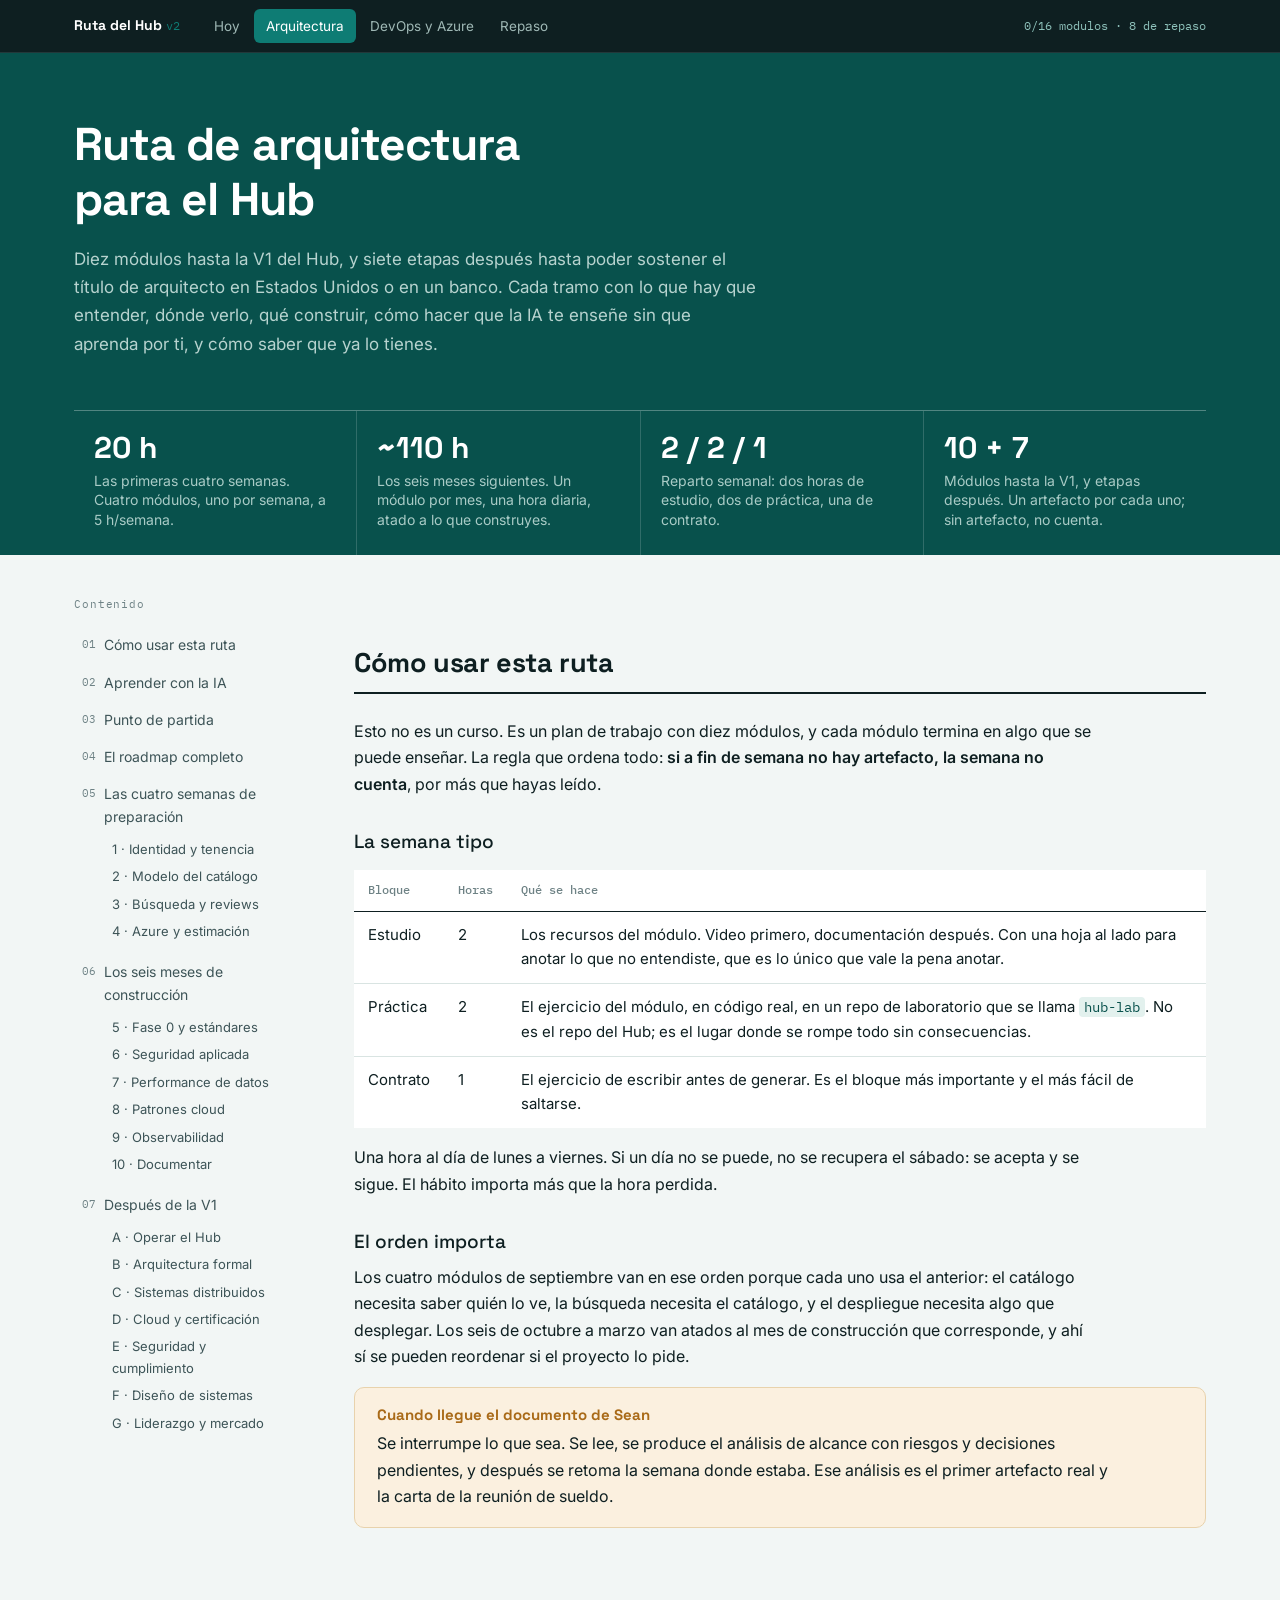
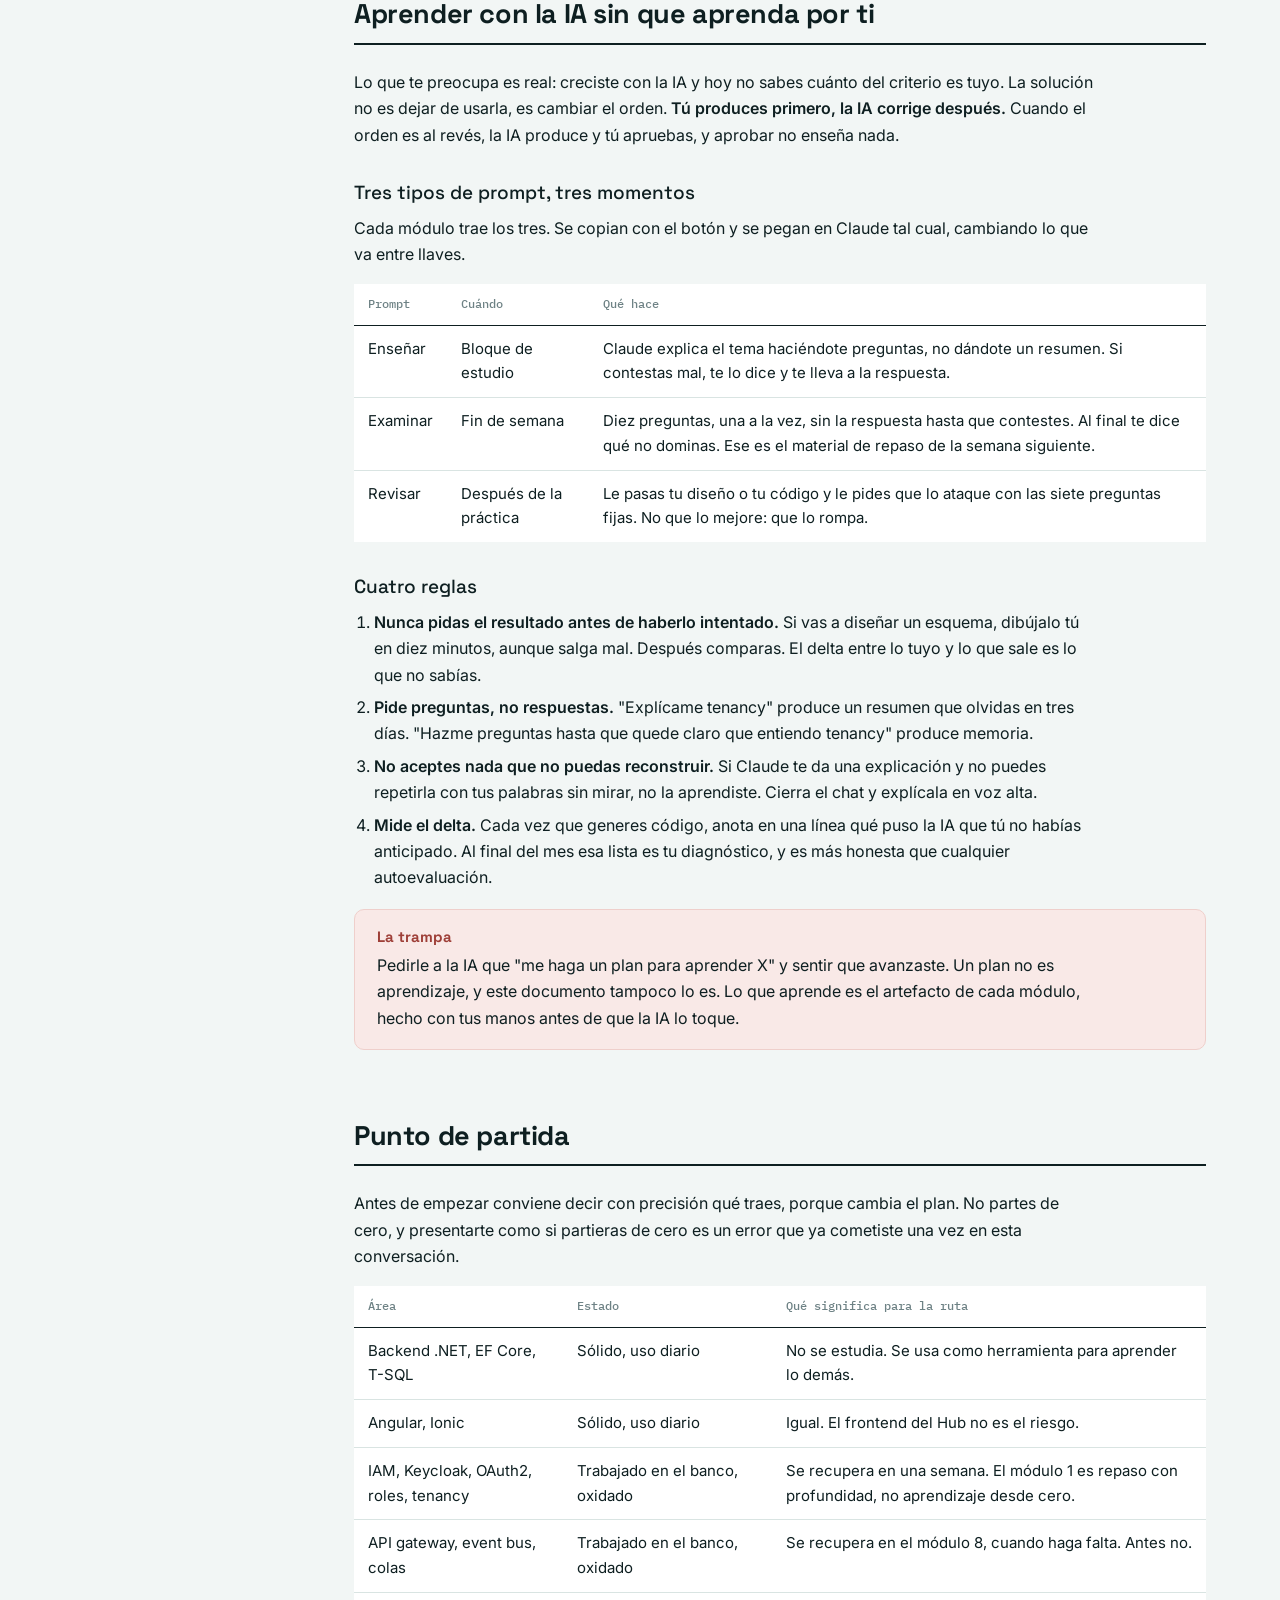
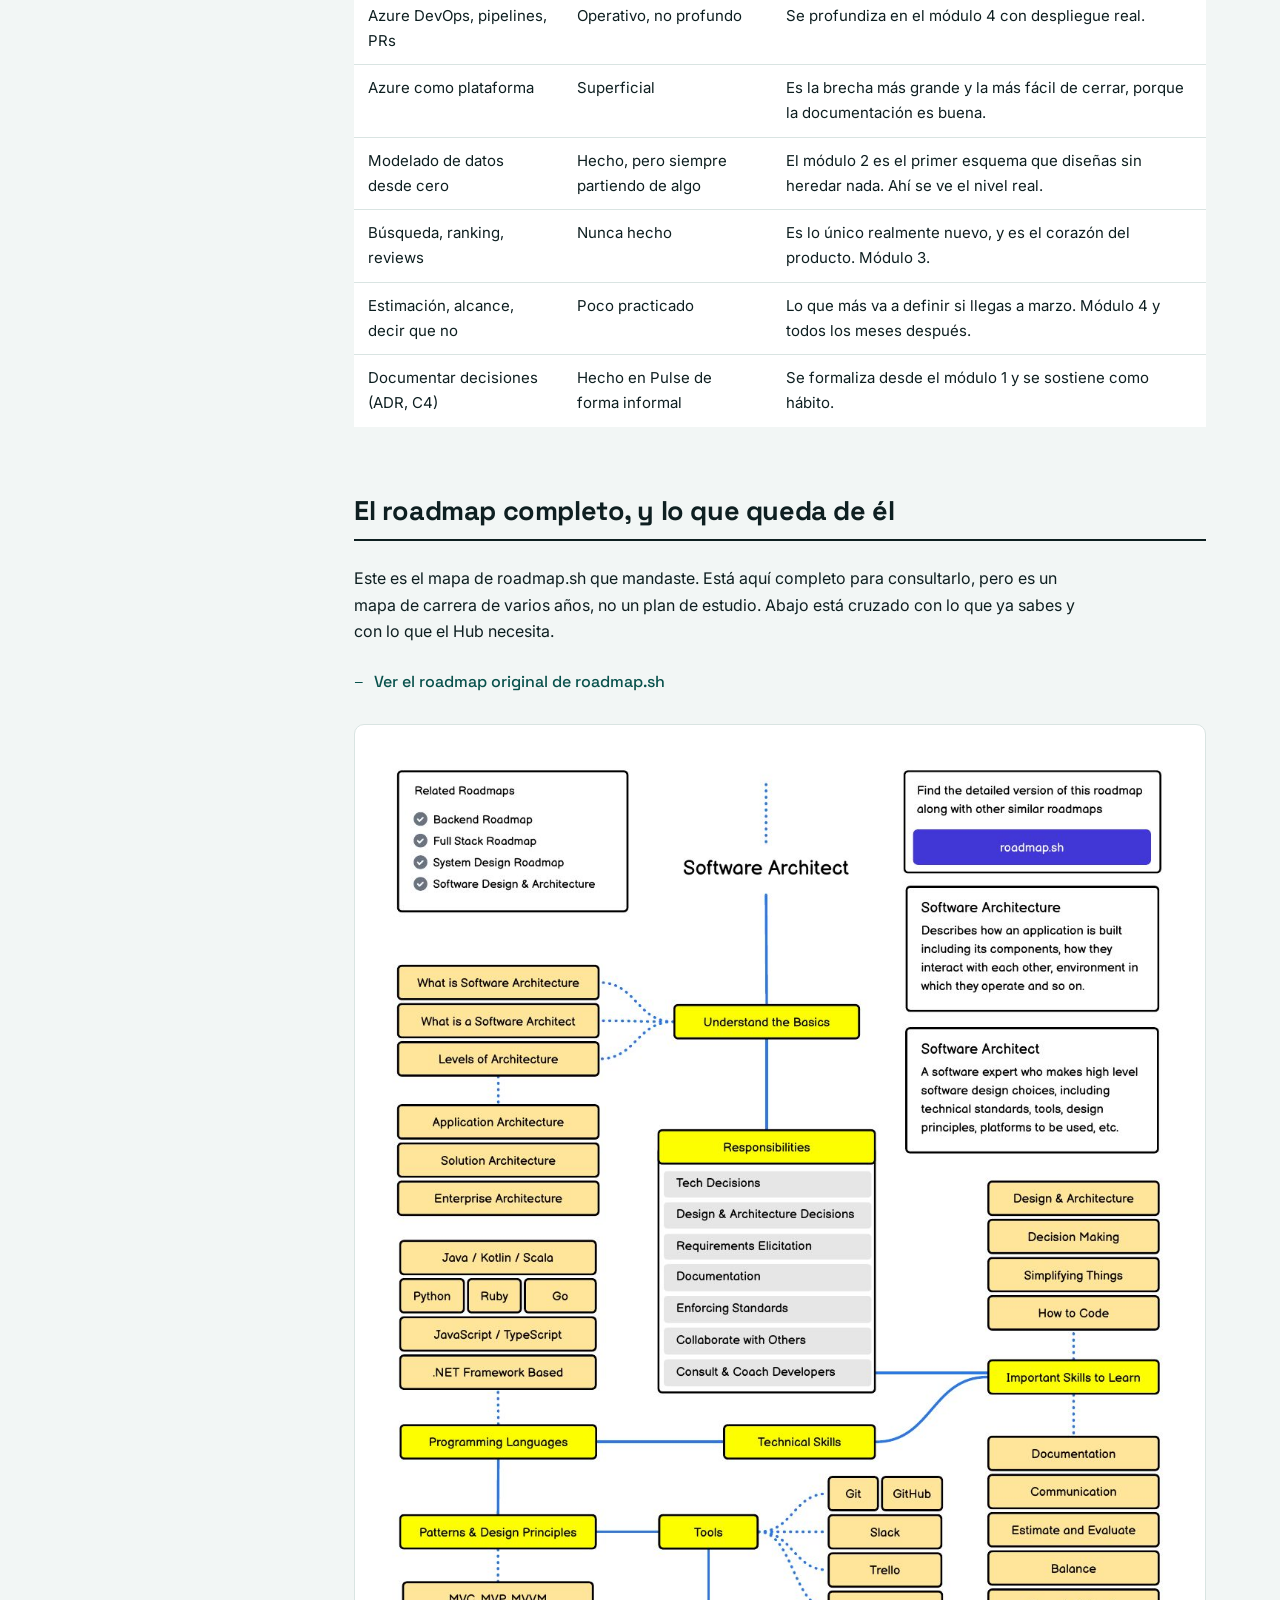
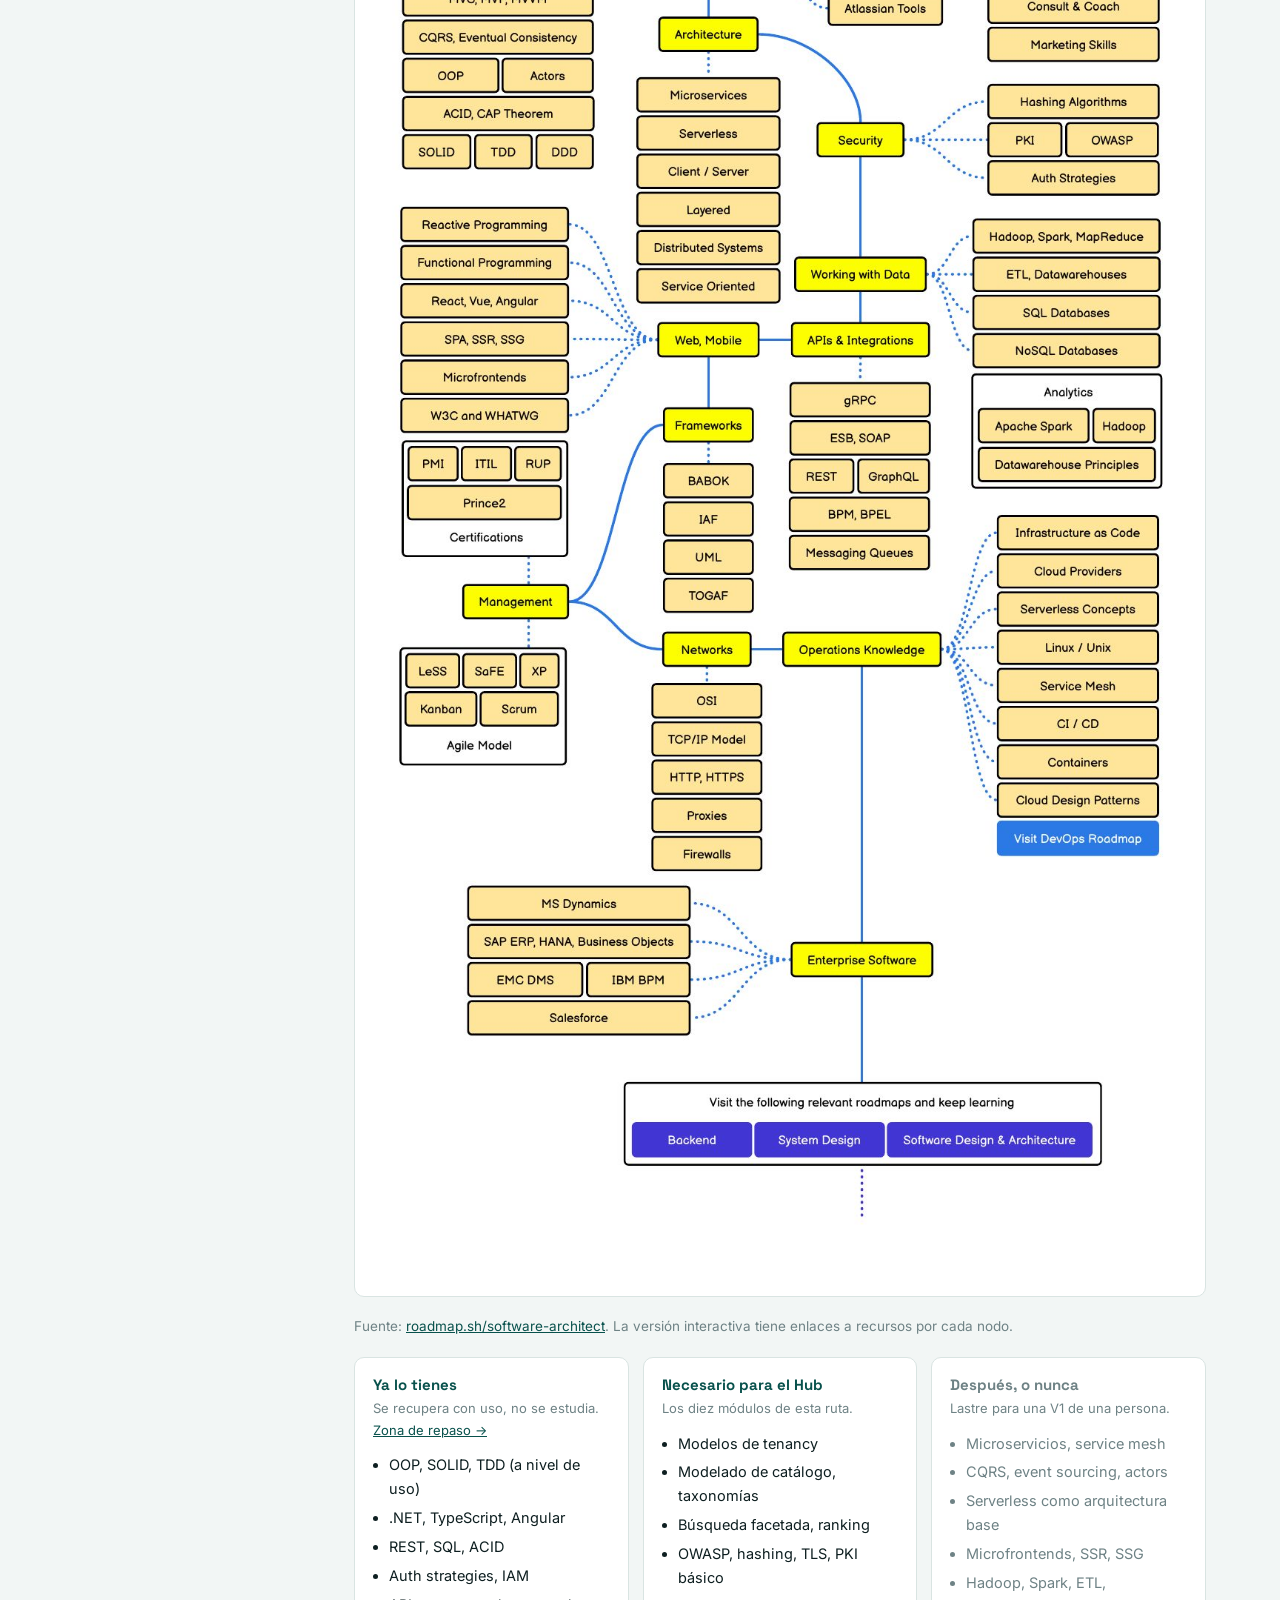
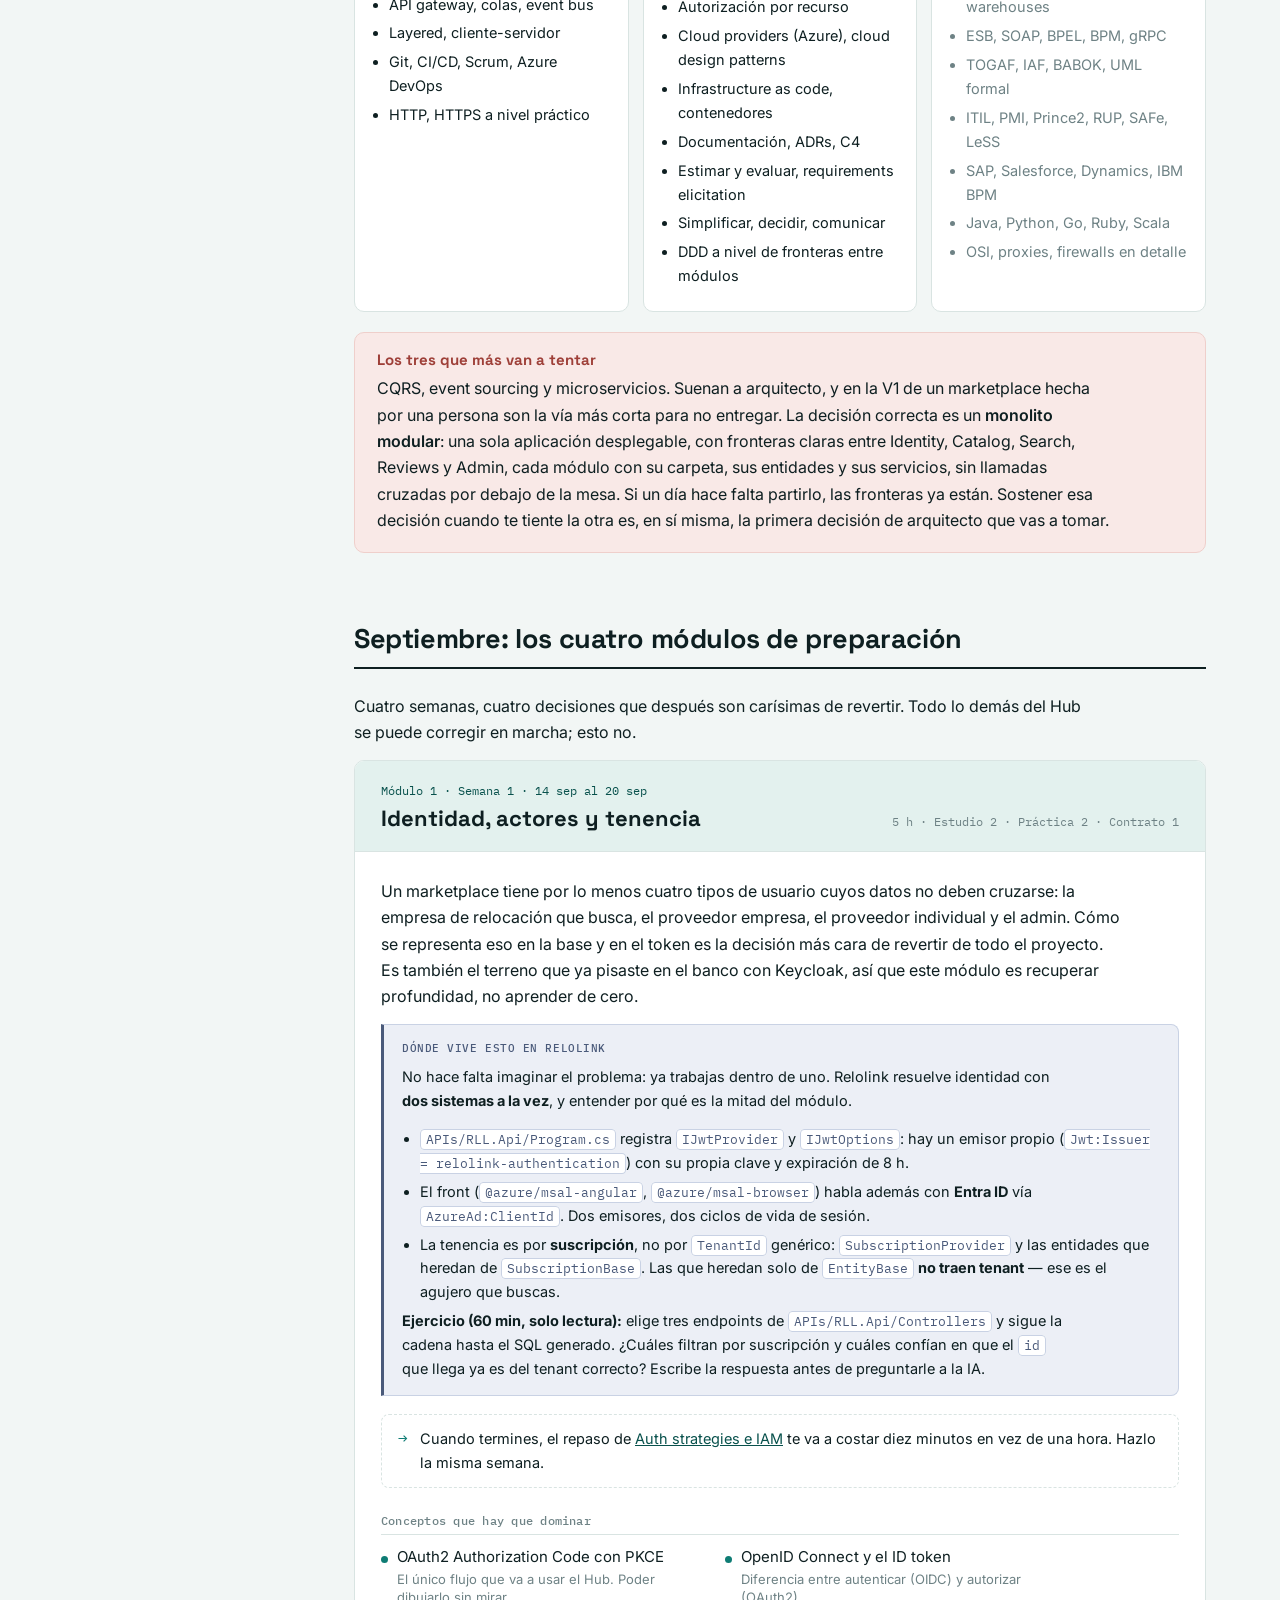
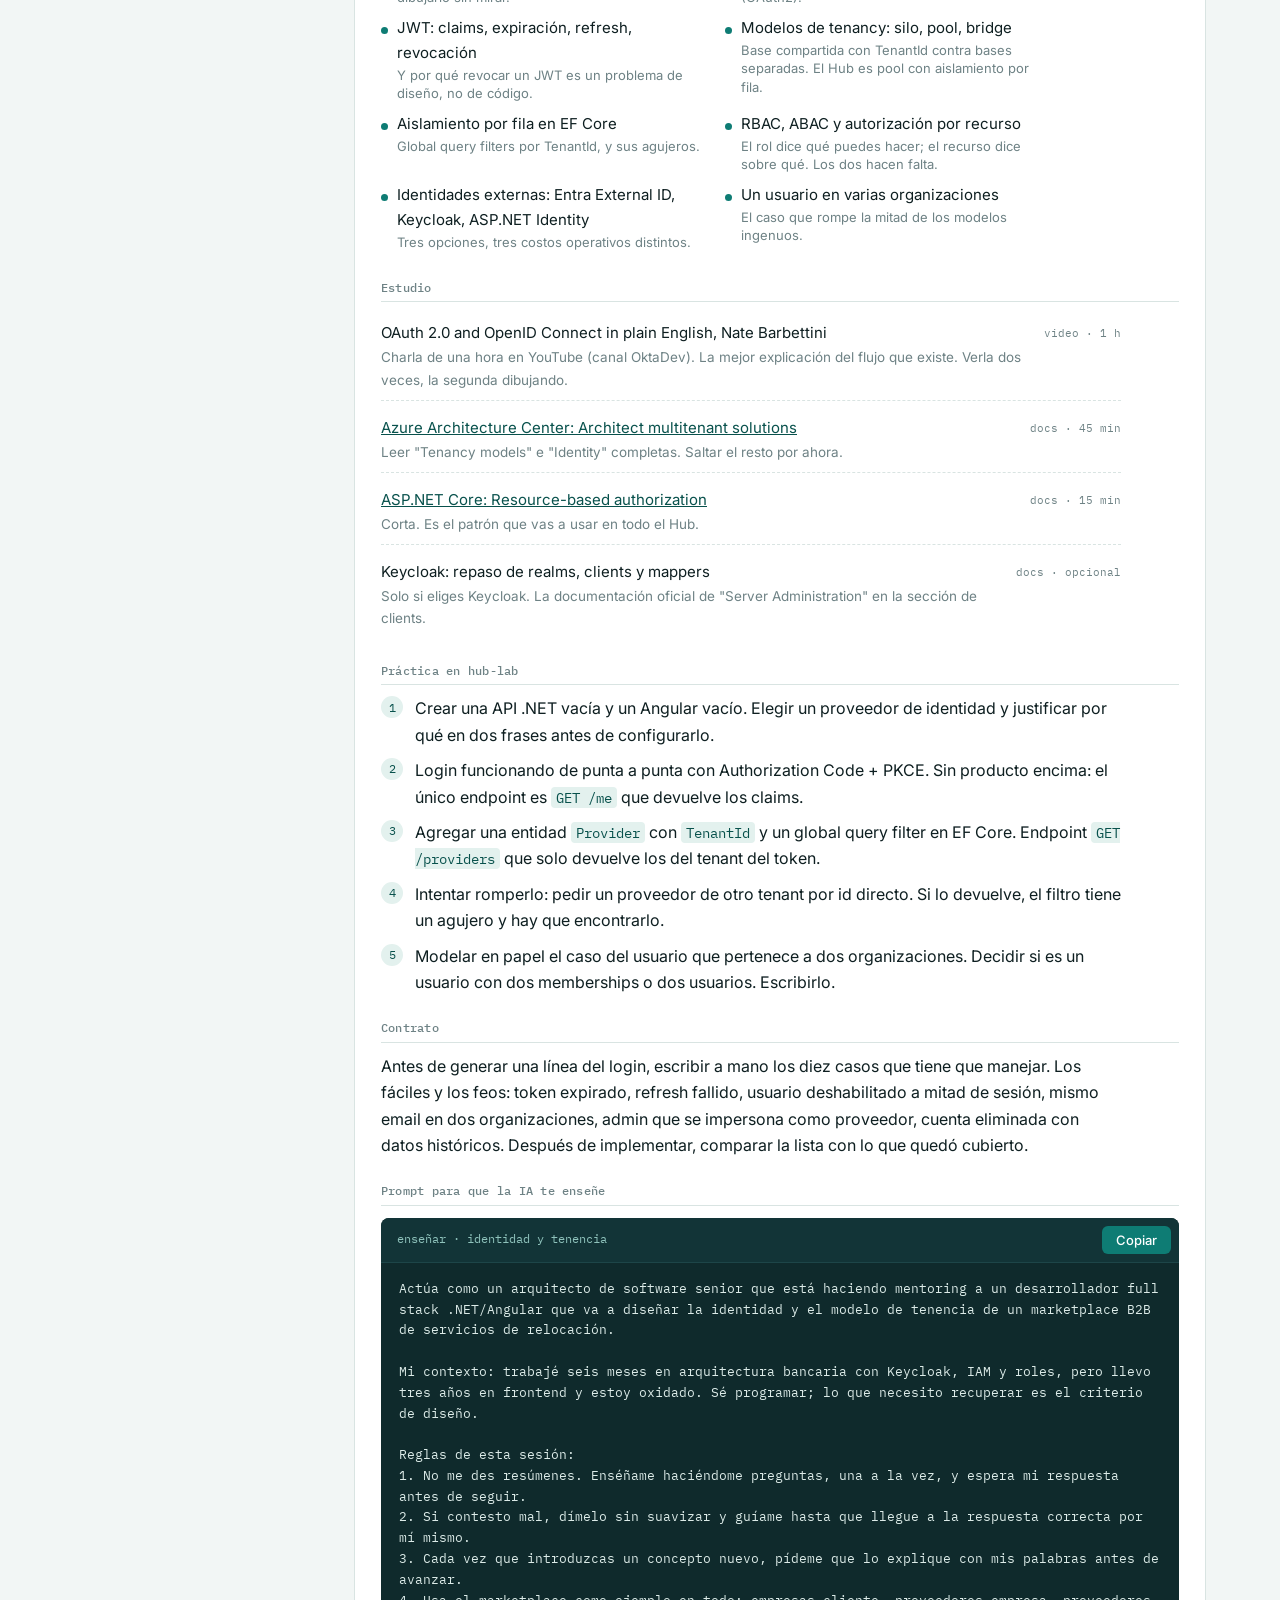
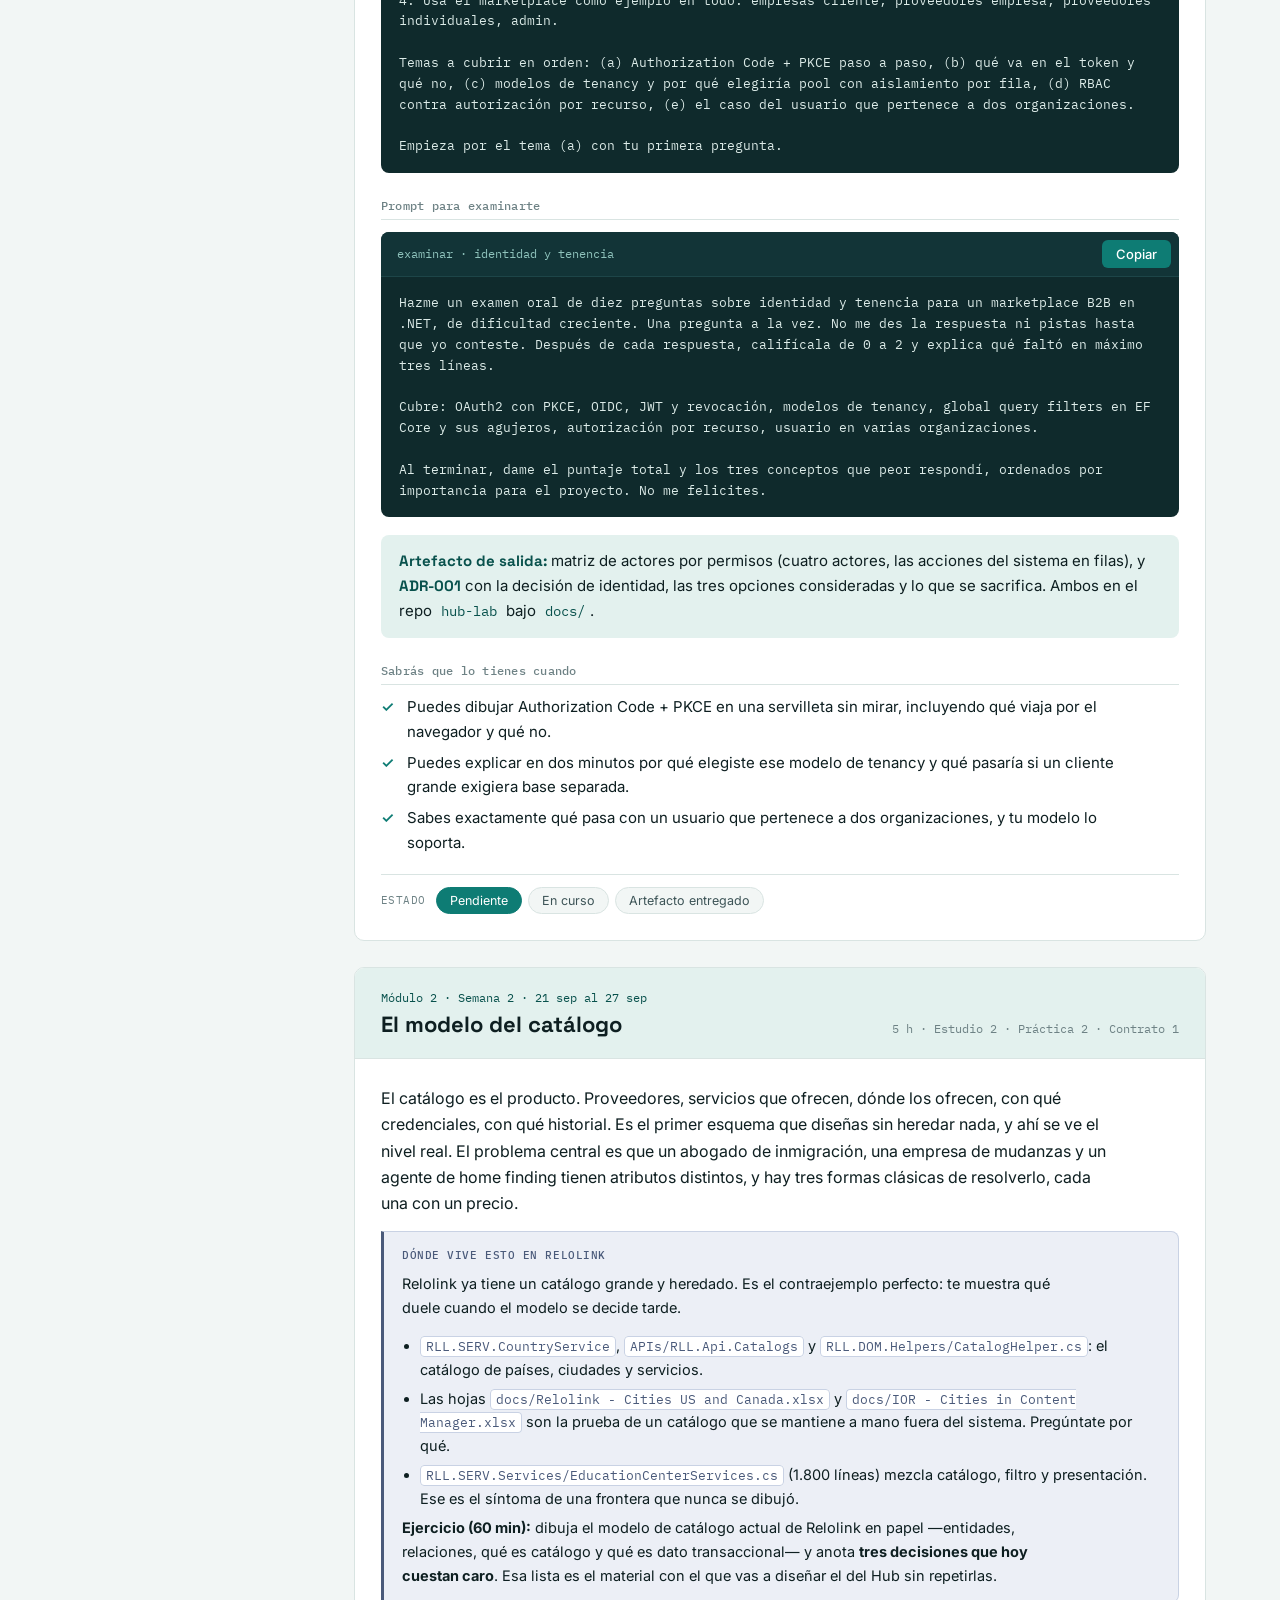
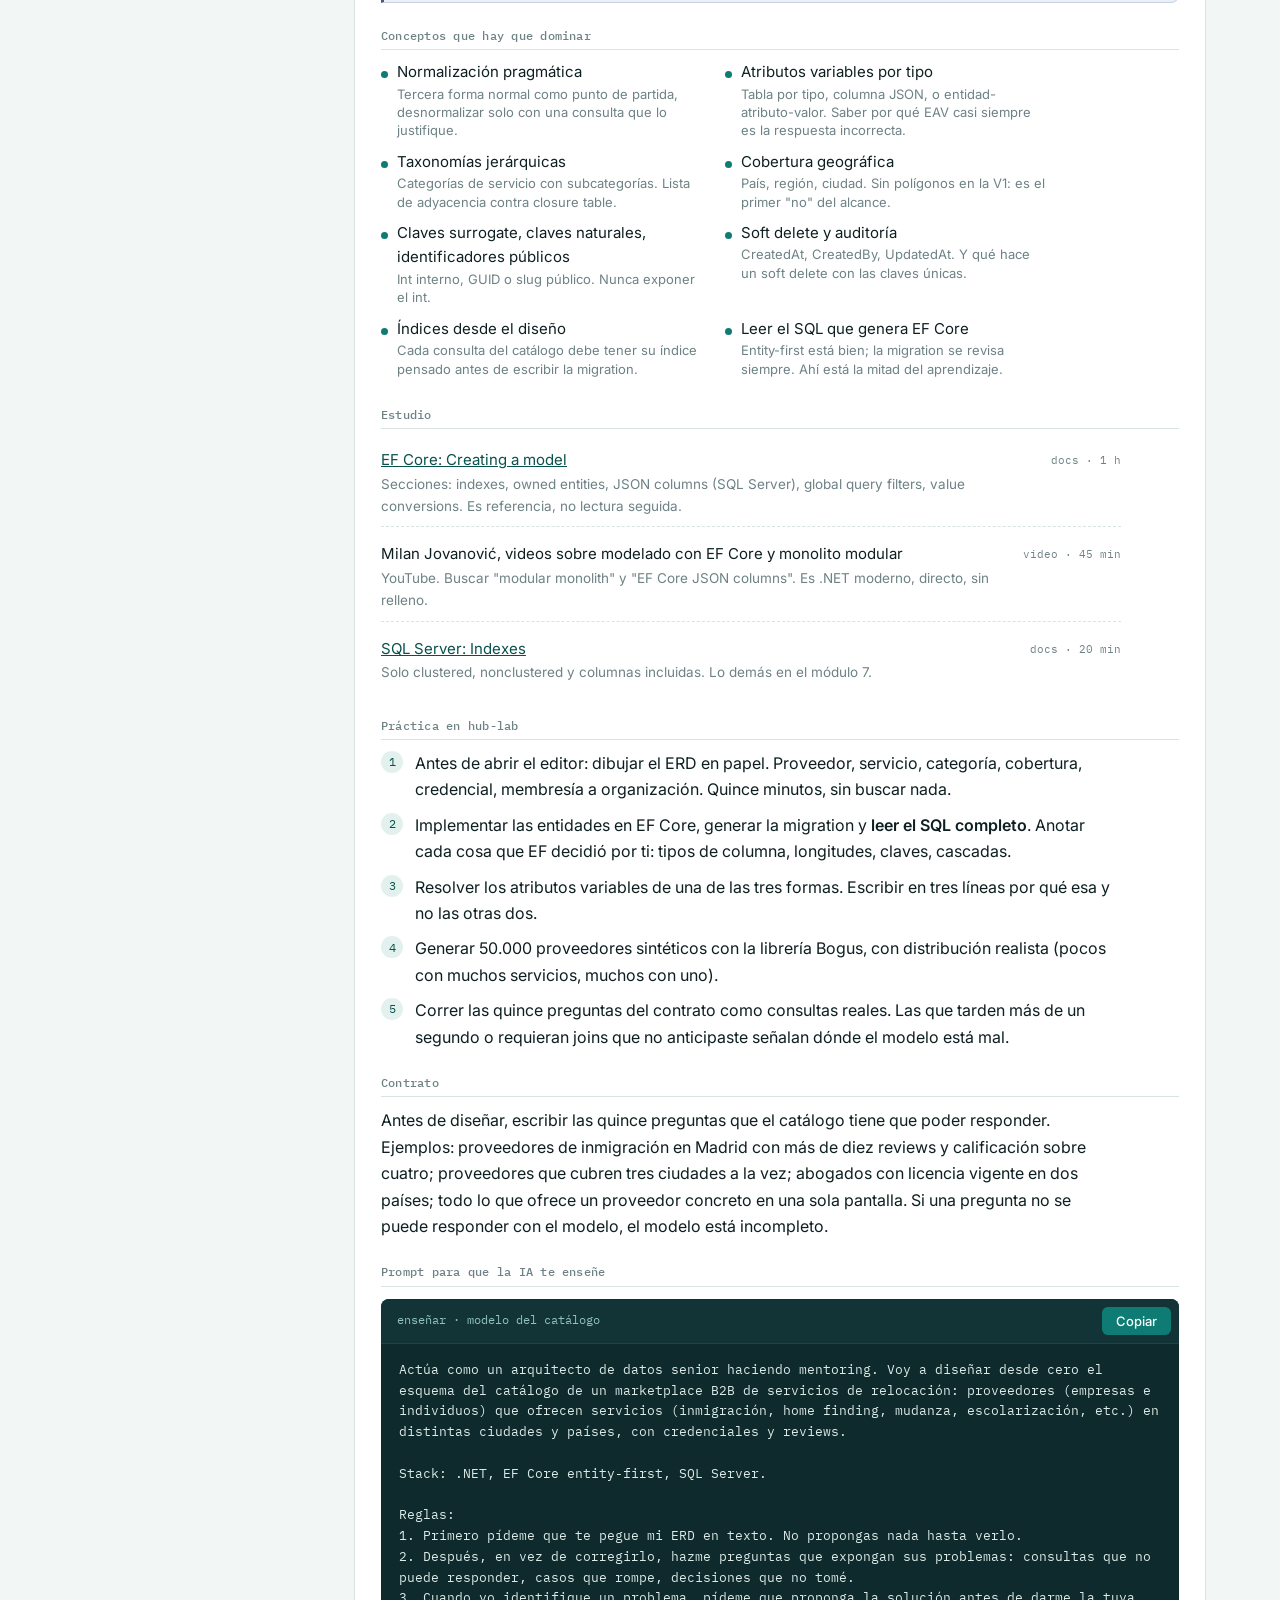
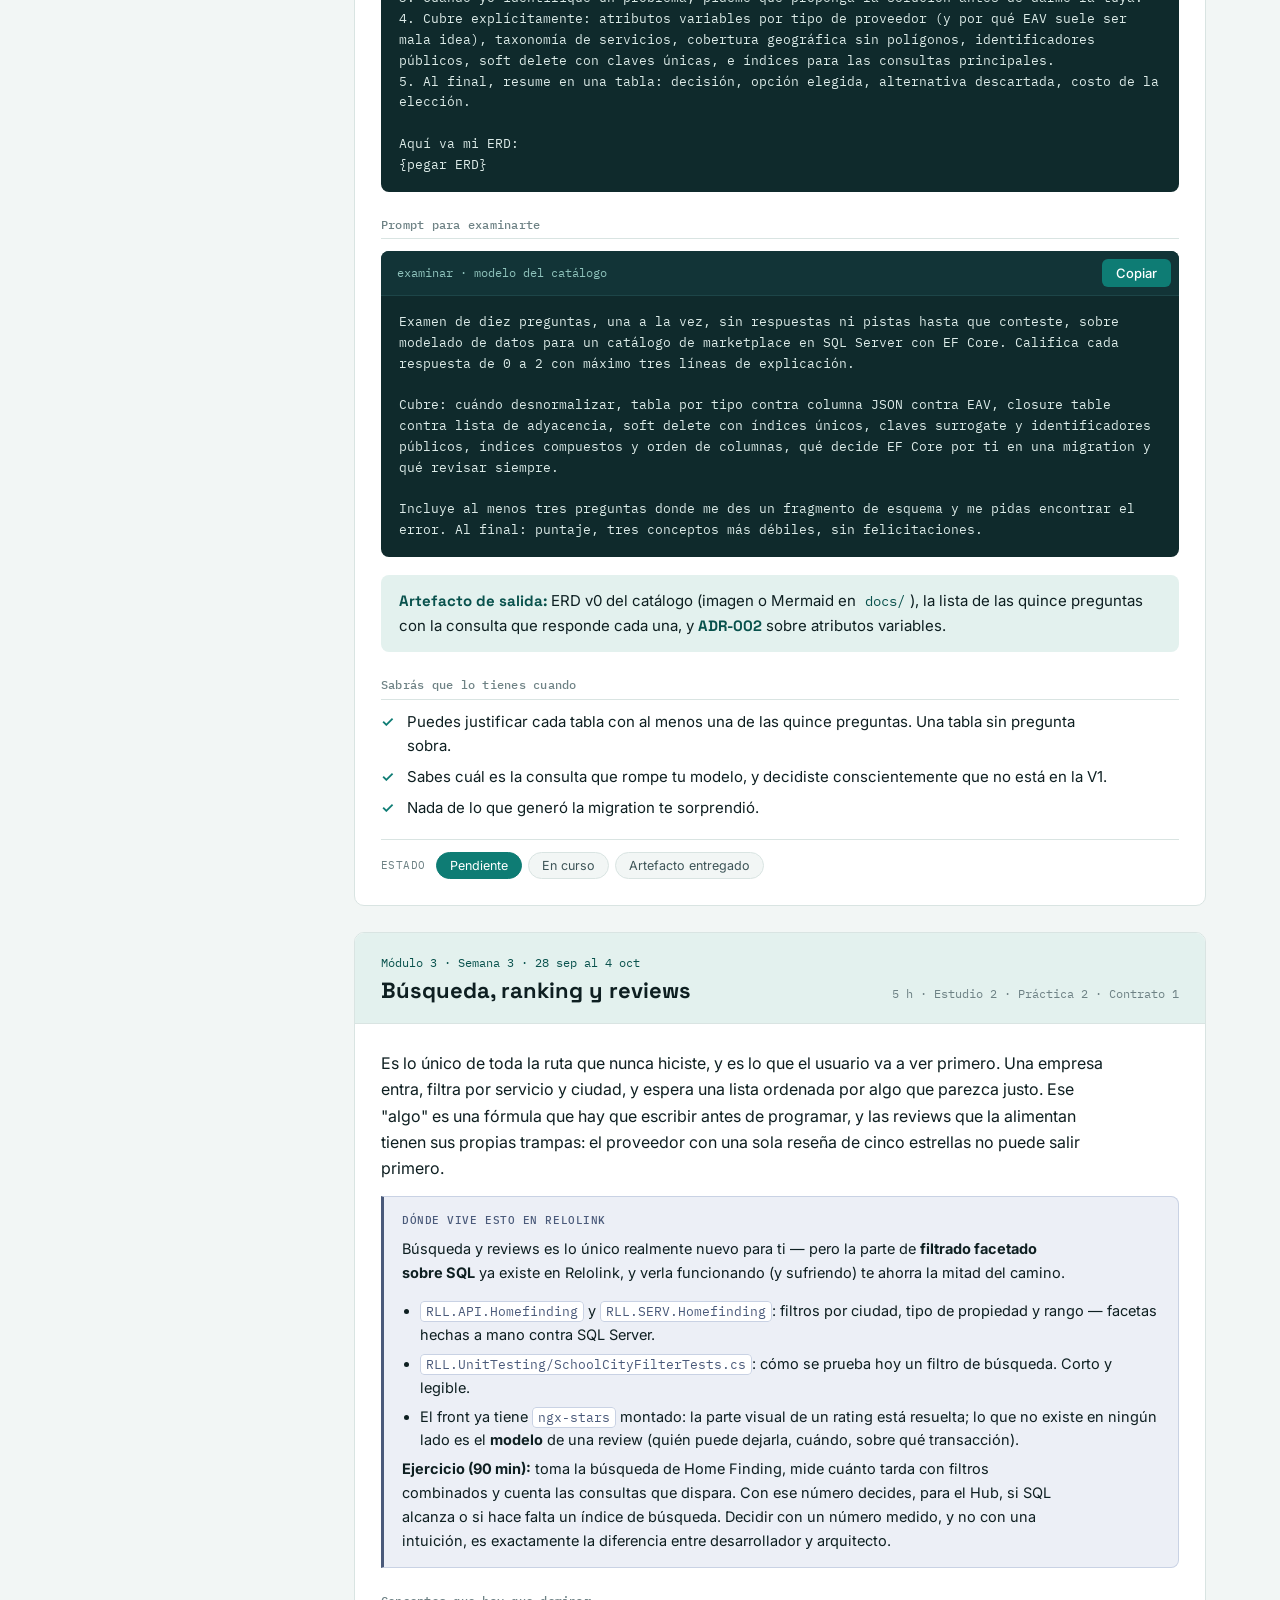
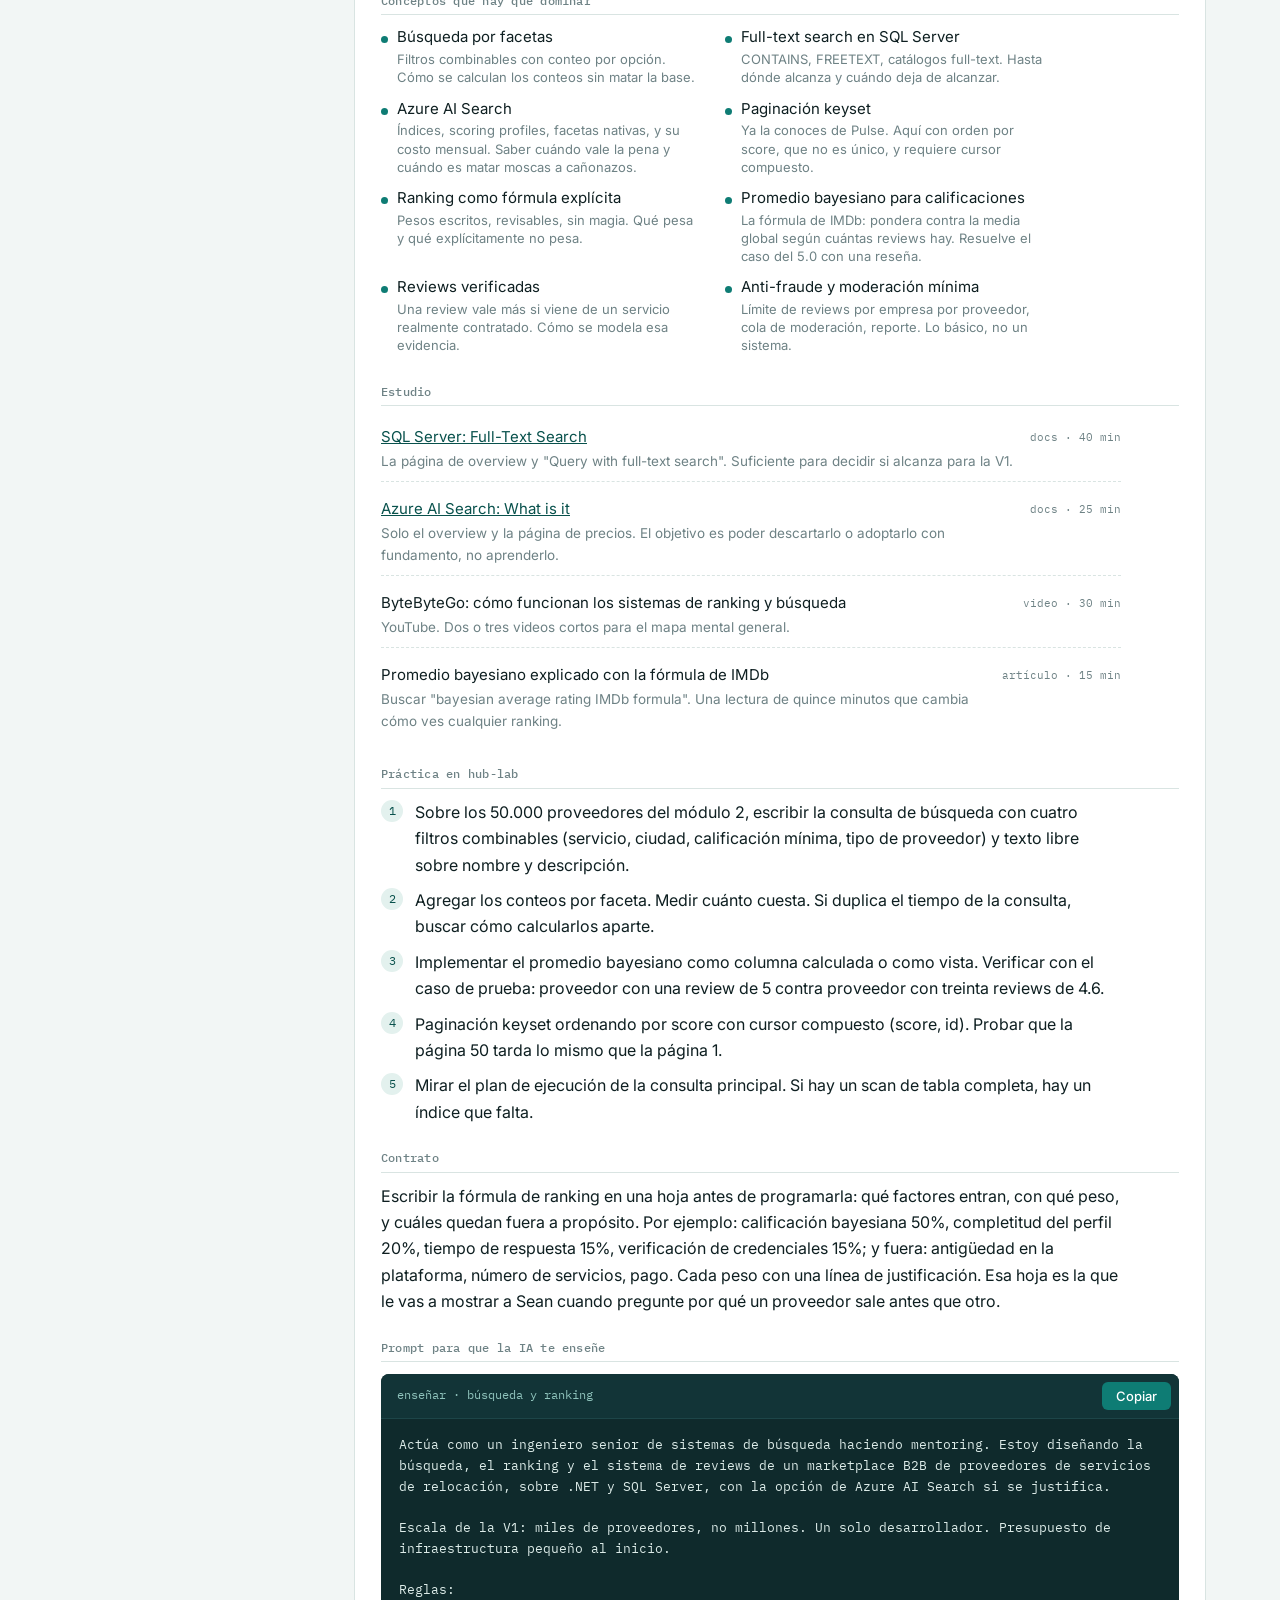
==== arquitectura.html @ fae1801c "Reorganizar la ruta en tres vias con progreso y zona de repaso - Sitio multipagina: portada, arquite" ====
<!DOCTYPE html>
<html lang="es">
<head>
<meta charset="utf-8">
<meta name="viewport" content="width=device-width, initial-scale=1">
<title>Ruta de arquitectura para el Hub</title>
<meta name="description" content="Diez modulos hasta la V1 del Hub y siete etapas despues, anclados a los recursos reales de Relolink.">
<link rel="preconnect" href="https://fonts.googleapis.com">
<link rel="preconnect" href="https://fonts.gstatic.com" crossorigin>
<link href="https://fonts.googleapis.com/css2?family=Space+Grotesk:wght@500;700&family=Inter:wght@400;500;600&family=IBM+Plex+Mono:wght@400;500&display=swap" rel="stylesheet">
<link rel="stylesheet" href="assets/app.css">
</head>
<body>

<div class="sitebar">
  <div class="shell">
    <a class="brand" href="index.html">Ruta del Hub <span>v2</span></a>
    <nav>
      <a href="index.html">Hoy</a>
      <a href="arquitectura.html" aria-current="page">Arquitectura</a>
      <a href="devops.html">DevOps y Azure</a>
      <a href="repaso.html">Repaso</a>
    </nav>
    <span class="spacer"></span>
    <span class="pct"></span>
  </div>
</div>

<header class="hero">
  <div class="shell">
    <h1>Ruta de arquitectura para el Hub</h1>
    <p class="lede">Diez m&oacute;dulos hasta la V1 del Hub, y siete etapas despu&eacute;s hasta poder sostener el t&iacute;tulo de arquitecto en Estados Unidos o en un banco. Cada tramo con lo que hay que entender, d&oacute;nde verlo, qu&eacute; construir, c&oacute;mo hacer que la IA te ense&ntilde;e sin que aprenda por ti, y c&oacute;mo saber que ya lo tienes.</p>
    <div class="budget">
      <div><div class="k">20 h</div><div class="l">Las primeras cuatro semanas. Cuatro m&oacute;dulos, uno por semana, a 5 h/semana.</div></div>
      <div><div class="k">~110 h</div><div class="l">Los seis meses siguientes. Un m&oacute;dulo por mes, una hora diaria, atado a lo que construyes.</div></div>
      <div><div class="k">2 / 2 / 1</div><div class="l">Reparto semanal: dos horas de estudio, dos de pr&aacute;ctica, una de contrato.</div></div>
      <div><div class="k">10 + 7</div><div class="l">M&oacute;dulos hasta la V1, y etapas despu&eacute;s. Un artefacto por cada uno; sin artefacto, no cuenta.</div></div>
    </div>
  </div>
</header>

<div class="shell"><div class="grid">

<nav class="toc">
  <p class="toc-title">Contenido</p>
  <ol>
    <li><a href="#metodo">C&oacute;mo usar esta ruta</a></li>
    <li><a href="#ia">Aprender con la IA</a></li>
    <li><a href="#partida">Punto de partida</a></li>
    <li><a href="#roadmap">El roadmap completo</a></li>
    <li><a href="#septiembre">Las cuatro semanas de preparaci&oacute;n</a>
      <div class="sub">
        <a href="#m1">1 &middot; Identidad y tenencia</a>
        <a href="#m2">2 &middot; Modelo del cat&aacute;logo</a>
        <a href="#m3">3 &middot; B&uacute;squeda y reviews</a>
        <a href="#m4">4 &middot; Azure y estimaci&oacute;n</a>
      </div>
    </li>
    <li><a href="#construir">Los seis meses de construcci&oacute;n</a>
      <div class="sub">
        <a href="#m5">5 &middot; Fase 0 y est&aacute;ndares</a>
        <a href="#m6">6 &middot; Seguridad aplicada</a>
        <a href="#m7">7 &middot; Performance de datos</a>
        <a href="#m8">8 &middot; Patrones cloud</a>
        <a href="#m9">9 &middot; Observabilidad</a>
        <a href="#m10">10 &middot; Documentar</a>
      </div>
    </li>
    <li><a href="#largo">Despu&eacute;s de la V1</a>
      <div class="sub">
        <a href="#ea">A &middot; Operar el Hub</a>
        <a href="#eb">B &middot; Arquitectura formal</a>
        <a href="#ec">C &middot; Sistemas distribuidos</a>
        <a href="#ed">D &middot; Cloud y certificaci&oacute;n</a>
        <a href="#ee">E &middot; Seguridad y cumplimiento</a>
        <a href="#ef">F &middot; Dise&ntilde;o de sistemas</a>
        <a href="#eg">G &middot; Liderazgo y mercado</a>
      </div>
    </li>
    <li><a href="#plantillas">Plantillas</a></li>
    <li><a href="#recursos">Recursos</a></li>
  </ol>
</nav>

<main>


<!-- ================================================================ -->
<section id="metodo">
  <h2>Cómo usar esta ruta</h2>

  <p>Esto no es un curso. Es un plan de trabajo con diez módulos, y cada módulo termina en algo que se puede enseñar. La regla que ordena todo: <strong>si a fin de semana no hay artefacto, la semana no cuenta</strong>, por más que hayas leído.</p>

  <h3>La semana tipo</h3>
  <table>
    <thead><tr><th>Bloque</th><th>Horas</th><th>Qué se hace</th></tr></thead>
    <tbody>
      <tr><td>Estudio</td><td>2</td><td>Los recursos del módulo. Video primero, documentación después. Con una hoja al lado para anotar lo que no entendiste, que es lo único que vale la pena anotar.</td></tr>
      <tr><td>Práctica</td><td>2</td><td>El ejercicio del módulo, en código real, en un repo de laboratorio que se llama <code>hub-lab</code>. No es el repo del Hub; es el lugar donde se rompe todo sin consecuencias.</td></tr>
      <tr><td>Contrato</td><td>1</td><td>El ejercicio de escribir antes de generar. Es el bloque más importante y el más fácil de saltarse.</td></tr>
    </tbody>
  </table>

  <p>Una hora al día de lunes a viernes. Si un día no se puede, no se recupera el sábado: se acepta y se sigue. El hábito importa más que la hora perdida.</p>

  <h3>El orden importa</h3>
  <p>Los cuatro módulos de septiembre van en ese orden porque cada uno usa el anterior: el catálogo necesita saber quién lo ve, la búsqueda necesita el catálogo, y el despliegue necesita algo que desplegar. Los seis de octubre a marzo van atados al mes de construcción que corresponde, y ahí sí se pueden reordenar si el proyecto lo pide.</p>

  <div class="flag">
    <h4>Cuando llegue el documento de Sean</h4>
    <p>Se interrumpe lo que sea. Se lee, se produce el análisis de alcance con riesgos y decisiones pendientes, y después se retoma la semana donde estaba. Ese análisis es el primer artefacto real y la carta de la reunión de sueldo.</p>
  </div>
</section>

<!-- ================================================================ -->
<section id="ia">
  <h2>Aprender con la IA sin que aprenda por ti</h2>

  <p>Lo que te preocupa es real: creciste con la IA y hoy no sabes cuánto del criterio es tuyo. La solución no es dejar de usarla, es cambiar el orden. <strong>Tú produces primero, la IA corrige después.</strong> Cuando el orden es al revés, la IA produce y tú apruebas, y aprobar no enseña nada.</p>

  <h3>Tres tipos de prompt, tres momentos</h3>
  <p>Cada módulo trae los tres. Se copian con el botón y se pegan en Claude tal cual, cambiando lo que va entre llaves.</p>

  <table>
    <thead><tr><th>Prompt</th><th>Cuándo</th><th>Qué hace</th></tr></thead>
    <tbody>
      <tr><td>Enseñar</td><td>Bloque de estudio</td><td>Claude explica el tema haciéndote preguntas, no dándote un resumen. Si contestas mal, te lo dice y te lleva a la respuesta.</td></tr>
      <tr><td>Examinar</td><td>Fin de semana</td><td>Diez preguntas, una a la vez, sin la respuesta hasta que contestes. Al final te dice qué no dominas. Ese es el material de repaso de la semana siguiente.</td></tr>
      <tr><td>Revisar</td><td>Después de la práctica</td><td>Le pasas tu diseño o tu código y le pides que lo ataque con las siete preguntas fijas. No que lo mejore: que lo rompa.</td></tr>
    </tbody>
  </table>

  <h3>Cuatro reglas</h3>
  <ol>
    <li><strong>Nunca pidas el resultado antes de haberlo intentado.</strong> Si vas a diseñar un esquema, dibújalo tú en diez minutos, aunque salga mal. Después comparas. El delta entre lo tuyo y lo que sale es lo que no sabías.</li>
    <li><strong>Pide preguntas, no respuestas.</strong> "Explícame tenancy" produce un resumen que olvidas en tres días. "Hazme preguntas hasta que quede claro que entiendo tenancy" produce memoria.</li>
    <li><strong>No aceptes nada que no puedas reconstruir.</strong> Si Claude te da una explicación y no puedes repetirla con tus palabras sin mirar, no la aprendiste. Cierra el chat y explícala en voz alta.</li>
    <li><strong>Mide el delta.</strong> Cada vez que generes código, anota en una línea qué puso la IA que tú no habías anticipado. Al final del mes esa lista es tu diagnóstico, y es más honesta que cualquier autoevaluación.</li>
  </ol>

  <div class="stop">
    <h4>La trampa</h4>
    <p>Pedirle a la IA que "me haga un plan para aprender X" y sentir que avanzaste. Un plan no es aprendizaje, y este documento tampoco lo es. Lo que aprende es el artefacto de cada módulo, hecho con tus manos antes de que la IA lo toque.</p>
  </div>
</section>

<!-- ================================================================ -->
<section id="partida">
  <h2>Punto de partida</h2>

  <p>Antes de empezar conviene decir con precisión qué traes, porque cambia el plan. No partes de cero, y presentarte como si partieras de cero es un error que ya cometiste una vez en esta conversación.</p>

  <table>
    <thead><tr><th>Área</th><th>Estado</th><th>Qué significa para la ruta</th></tr></thead>
    <tbody>
      <tr><td>Backend .NET, EF Core, T-SQL</td><td>Sólido, uso diario</td><td>No se estudia. Se usa como herramienta para aprender lo demás.</td></tr>
      <tr><td>Angular, Ionic</td><td>Sólido, uso diario</td><td>Igual. El frontend del Hub no es el riesgo.</td></tr>
      <tr><td>IAM, Keycloak, OAuth2, roles, tenancy</td><td>Trabajado en el banco, oxidado</td><td>Se recupera en una semana. El módulo 1 es repaso con profundidad, no aprendizaje desde cero.</td></tr>
      <tr><td>API gateway, event bus, colas</td><td>Trabajado en el banco, oxidado</td><td>Se recupera en el módulo 8, cuando haga falta. Antes no.</td></tr>
      <tr><td>Azure DevOps, pipelines, PRs</td><td>Operativo, no profundo</td><td>Se profundiza en el módulo 4 con despliegue real.</td></tr>
      <tr><td>Azure como plataforma</td><td>Superficial</td><td>Es la brecha más grande y la más fácil de cerrar, porque la documentación es buena.</td></tr>
      <tr><td>Modelado de datos desde cero</td><td>Hecho, pero siempre partiendo de algo</td><td>El módulo 2 es el primer esquema que diseñas sin heredar nada. Ahí se ve el nivel real.</td></tr>
      <tr><td>Búsqueda, ranking, reviews</td><td>Nunca hecho</td><td>Es lo único realmente nuevo, y es el corazón del producto. Módulo 3.</td></tr>
      <tr><td>Estimación, alcance, decir que no</td><td>Poco practicado</td><td>Lo que más va a definir si llegas a marzo. Módulo 4 y todos los meses después.</td></tr>
      <tr><td>Documentar decisiones (ADR, C4)</td><td>Hecho en Pulse de forma informal</td><td>Se formaliza desde el módulo 1 y se sostiene como hábito.</td></tr>
    </tbody>
  </table>
</section>

<!-- ================================================================ -->
<section id="roadmap">
  <h2>El roadmap completo, y lo que queda de él</h2>

  <p>Este es el mapa de roadmap.sh que mandaste. Está aquí completo para consultarlo, pero es un mapa de carrera de varios años, no un plan de estudio. Abajo está cruzado con lo que ya sabes y con lo que el Hub necesita.</p>

  <details open>
    <summary>Ver el roadmap original de roadmap.sh</summary>
    <div class="roadmap-wrap">
      <img src="assets/roadmap.jpg" alt="Roadmap de Software Architect de roadmap.sh, con las áreas: fundamentos, responsabilidades, habilidades, lenguajes, patrones, herramientas, arquitectura, seguridad, datos, APIs, web y móvil, frameworks, gestión, redes, operaciones y software empresarial">
    </div>
    <p style="font-size:13.5px;color:var(--muted)">Fuente: <a href="https://roadmap.sh/software-architect" target="_blank" rel="noopener">roadmap.sh/software-architect</a>. La versión interactiva tiene enlaces a recursos por cada nodo.</p>
  </details>

  <div class="prune">
    <div class="keep">
      <h4>Ya lo tienes</h4>
      <p class="sub">Se recupera con uso, no se estudia. <a href="repaso.html">Zona de repaso &rarr;</a></p>
      <ul>
        <li>OOP, SOLID, TDD (a nivel de uso)</li>
        <li>.NET, TypeScript, Angular</li>
        <li>REST, SQL, ACID</li>
        <li>Auth strategies, IAM</li>
        <li>API gateway, colas, event bus</li>
        <li>Layered, cliente-servidor</li>
        <li>Git, CI/CD, Scrum, Azure DevOps</li>
        <li>HTTP, HTTPS a nivel práctico</li>
      </ul>
    </div>
    <div class="keep">
      <h4>Necesario para el Hub</h4>
      <p class="sub">Los diez módulos de esta ruta.</p>
      <ul>
        <li>Modelos de tenancy</li>
        <li>Modelado de catálogo, taxonomías</li>
        <li>Búsqueda facetada, ranking</li>
        <li>OWASP, hashing, TLS, PKI básico</li>
        <li>Autorización por recurso</li>
        <li>Cloud providers (Azure), cloud design patterns</li>
        <li>Infrastructure as code, contenedores</li>
        <li>Documentación, ADRs, C4</li>
        <li>Estimar y evaluar, requirements elicitation</li>
        <li>Simplificar, decidir, comunicar</li>
        <li>DDD a nivel de fronteras entre módulos</li>
      </ul>
    </div>
    <div class="later">
      <h4>Después, o nunca</h4>
      <p class="sub">Lastre para una V1 de una persona.</p>
      <ul>
        <li>Microservicios, service mesh</li>
        <li>CQRS, event sourcing, actors</li>
        <li>Serverless como arquitectura base</li>
        <li>Microfrontends, SSR, SSG</li>
        <li>Hadoop, Spark, ETL, warehouses</li>
        <li>ESB, SOAP, BPEL, BPM, gRPC</li>
        <li>TOGAF, IAF, BABOK, UML formal</li>
        <li>ITIL, PMI, Prince2, RUP, SAFe, LeSS</li>
        <li>SAP, Salesforce, Dynamics, IBM BPM</li>
        <li>Java, Python, Go, Ruby, Scala</li>
        <li>OSI, proxies, firewalls en detalle</li>
      </ul>
    </div>
  </div>

  <div class="stop">
    <h4>Los tres que más van a tentar</h4>
    <p>CQRS, event sourcing y microservicios. Suenan a arquitecto, y en la V1 de un marketplace hecha por una persona son la vía más corta para no entregar. La decisión correcta es un <strong>monolito modular</strong>: una sola aplicación desplegable, con fronteras claras entre Identity, Catalog, Search, Reviews y Admin, cada módulo con su carpeta, sus entidades y sus servicios, sin llamadas cruzadas por debajo de la mesa. Si un día hace falta partirlo, las fronteras ya están. Sostener esa decisión cuando te tiente la otra es, en sí misma, la primera decisión de arquitecto que vas a tomar.</p>
  </div>
</section>

<!-- ================================================================ -->
<section id="septiembre">
  <h2>Septiembre: los cuatro módulos de preparación</h2>
  <p>Cuatro semanas, cuatro decisiones que después son carísimas de revertir. Todo lo demás del Hub se puede corregir en marcha; esto no.</p>

  <!-- ===== M1 ===== -->
  <article class="module" id="m1">
    <div class="module-head">
      <div><span class="n">Módulo 1 · <span data-weekrange="1">Semana 1</span></span><h3>Identidad, actores y tenencia</h3></div>
      <div class="meta">5 h · Estudio 2 · Práctica 2 · Contrato 1</div>
    </div>
    <div class="module-body">
      <p class="why">Un marketplace tiene por lo menos cuatro tipos de usuario cuyos datos no deben cruzarse: la empresa de relocación que busca, el proveedor empresa, el proveedor individual y el admin. Cómo se representa eso en la base y en el token es la decisión más cara de revertir de todo el proyecto. Es también el terreno que ya pisaste en el banco con Keycloak, así que este módulo es recuperar profundidad, no aprender de cero.</p>

      <div class="anchor">
        <h5>Dónde vive esto en Relolink</h5>
        <p>No hace falta imaginar el problema: ya trabajas dentro de uno. Relolink resuelve identidad con <b>dos sistemas a la vez</b>, y entender por qué es la mitad del módulo.</p>
        <ul>
          <li><code>APIs/RLL.Api/Program.cs</code> registra <code>IJwtProvider</code> y <code>IJwtOptions</code>: hay un emisor propio (<code>Jwt:Issuer = relolink-authentication</code>) con su propia clave y expiración de 8&nbsp;h.</li>
          <li>El front (<code>@azure/msal-angular</code>, <code>@azure/msal-browser</code>) habla además con <b>Entra ID</b> vía <code>AzureAd:ClientId</code>. Dos emisores, dos ciclos de vida de sesión.</li>
          <li>La tenencia es por <b>suscripción</b>, no por <code>TenantId</code> genérico: <code>SubscriptionProvider</code> y las entidades que heredan de <code>SubscriptionBase</code>. Las que heredan solo de <code>EntityBase</code> <b>no traen tenant</b> — ese es el agujero que buscas.</li>
        </ul>
        <p><b>Ejercicio (60 min, solo lectura):</b> elige tres endpoints de <code>APIs/RLL.Api/Controllers</code> y sigue la cadena hasta el SQL generado. ¿Cuáles filtran por suscripción y cuáles confían en que el <code>id</code> que llega ya es del tenant correcto? Escribe la respuesta antes de preguntarle a la IA.</p>
      </div>
      <div class="bridge"><span class="ico">&rarr;</span><p>Cuando termines, el repaso de <a href="repaso.html#r4">Auth strategies e IAM</a> te va a costar diez minutos en vez de una hora. Hazlo la misma semana.</p></div>

      <h4>Conceptos que hay que dominar</h4>
      <ul class="concepts">
        <li>OAuth2 Authorization Code con PKCE<small>El único flujo que va a usar el Hub. Poder dibujarlo sin mirar.</small></li>
        <li>OpenID Connect y el ID token<small>Diferencia entre autenticar (OIDC) y autorizar (OAuth2).</small></li>
        <li>JWT: claims, expiración, refresh, revocación<small>Y por qué revocar un JWT es un problema de diseño, no de código.</small></li>
        <li>Modelos de tenancy: silo, pool, bridge<small>Base compartida con TenantId contra bases separadas. El Hub es pool con aislamiento por fila.</small></li>
        <li>Aislamiento por fila en EF Core<small>Global query filters por TenantId, y sus agujeros.</small></li>
        <li>RBAC, ABAC y autorización por recurso<small>El rol dice qué puedes hacer; el recurso dice sobre qué. Los dos hacen falta.</small></li>
        <li>Identidades externas: Entra External ID, Keycloak, ASP.NET Identity<small>Tres opciones, tres costos operativos distintos.</small></li>
        <li>Un usuario en varias organizaciones<small>El caso que rompe la mitad de los modelos ingenuos.</small></li>
      </ul>

      <h4>Estudio</h4>
      <ul class="res">
        <li><div>OAuth 2.0 and OpenID Connect in plain English, Nate Barbettini<small>Charla de una hora en YouTube (canal OktaDev). La mejor explicación del flujo que existe. Verla dos veces, la segunda dibujando.</small></div><span class="tag">video · 1 h</span></li>
        <li><div><a href="https://learn.microsoft.com/azure/architecture/guide/multitenant/overview" target="_blank" rel="noopener">Azure Architecture Center: Architect multitenant solutions</a><small>Leer "Tenancy models" e "Identity" completas. Saltar el resto por ahora.</small></div><span class="tag">docs · 45 min</span></li>
        <li><div><a href="https://learn.microsoft.com/aspnet/core/security/authorization/resourcebased" target="_blank" rel="noopener">ASP.NET Core: Resource-based authorization</a><small>Corta. Es el patrón que vas a usar en todo el Hub.</small></div><span class="tag">docs · 15 min</span></li>
        <li><div>Keycloak: repaso de realms, clients y mappers<small>Solo si eliges Keycloak. La documentación oficial de "Server Administration" en la sección de clients.</small></div><span class="tag">docs · opcional</span></li>
      </ul>

      <h4>Práctica en hub-lab</h4>
      <ol class="steps">
        <li>Crear una API .NET vacía y un Angular vacío. Elegir un proveedor de identidad y justificar por qué en dos frases antes de configurarlo.</li>
        <li>Login funcionando de punta a punta con Authorization Code + PKCE. Sin producto encima: el único endpoint es <code>GET /me</code> que devuelve los claims.</li>
        <li>Agregar una entidad <code>Provider</code> con <code>TenantId</code> y un global query filter en EF Core. Endpoint <code>GET /providers</code> que solo devuelve los del tenant del token.</li>
        <li>Intentar romperlo: pedir un proveedor de otro tenant por id directo. Si lo devuelve, el filtro tiene un agujero y hay que encontrarlo.</li>
        <li>Modelar en papel el caso del usuario que pertenece a dos organizaciones. Decidir si es un usuario con dos memberships o dos usuarios. Escribirlo.</li>
      </ol>

      <h4>Contrato</h4>
      <p>Antes de generar una línea del login, escribir a mano los diez casos que tiene que manejar. Los fáciles y los feos: token expirado, refresh fallido, usuario deshabilitado a mitad de sesión, mismo email en dos organizaciones, admin que se impersona como proveedor, cuenta eliminada con datos históricos. Después de implementar, comparar la lista con lo que quedó cubierto.</p>

      <h4>Prompt para que la IA te enseñe</h4>
      <div class="prompt">
        <div class="bar"><span>enseñar · identidad y tenencia</span><button type="button" data-copy>Copiar</button></div>
<pre>Actúa como un arquitecto de software senior que está haciendo mentoring a un desarrollador full stack .NET/Angular que va a diseñar la identidad y el modelo de tenencia de un marketplace B2B de servicios de relocación.

Mi contexto: trabajé seis meses en arquitectura bancaria con Keycloak, IAM y roles, pero llevo tres años en frontend y estoy oxidado. Sé programar; lo que necesito recuperar es el criterio de diseño.

Reglas de esta sesión:
1. No me des resúmenes. Enséñame haciéndome preguntas, una a la vez, y espera mi respuesta antes de seguir.
2. Si contesto mal, dímelo sin suavizar y guíame hasta que llegue a la respuesta correcta por mí mismo.
3. Cada vez que introduzcas un concepto nuevo, pídeme que lo explique con mis palabras antes de avanzar.
4. Usa el marketplace como ejemplo en todo: empresas cliente, proveedores empresa, proveedores individuales, admin.

Temas a cubrir en orden: (a) Authorization Code + PKCE paso a paso, (b) qué va en el token y qué no, (c) modelos de tenancy y por qué elegiría pool con aislamiento por fila, (d) RBAC contra autorización por recurso, (e) el caso del usuario que pertenece a dos organizaciones.

Empieza por el tema (a) con tu primera pregunta.</pre>
      </div>

      <h4>Prompt para examinarte</h4>
      <div class="prompt">
        <div class="bar"><span>examinar · identidad y tenencia</span><button type="button" data-copy>Copiar</button></div>
<pre>Hazme un examen oral de diez preguntas sobre identidad y tenencia para un marketplace B2B en .NET, de dificultad creciente. Una pregunta a la vez. No me des la respuesta ni pistas hasta que yo conteste. Después de cada respuesta, califícala de 0 a 2 y explica qué faltó en máximo tres líneas.

Cubre: OAuth2 con PKCE, OIDC, JWT y revocación, modelos de tenancy, global query filters en EF Core y sus agujeros, autorización por recurso, usuario en varias organizaciones.

Al terminar, dame el puntaje total y los tres conceptos que peor respondí, ordenados por importancia para el proyecto. No me felicites.</pre>
      </div>

      <div class="artifact"><b>Artefacto de salida:</b> matriz de actores por permisos (cuatro actores, las acciones del sistema en filas), y <b>ADR-001</b> con la decisión de identidad, las tres opciones consideradas y lo que se sacrifica. Ambos en el repo <code>hub-lab</code> bajo <code>docs/</code>.</div>

      <h4>Sabrás que lo tienes cuando</h4>
      <ul class="know">
        <li>Puedes dibujar Authorization Code + PKCE en una servilleta sin mirar, incluyendo qué viaja por el navegador y qué no.</li>
        <li>Puedes explicar en dos minutos por qué elegiste ese modelo de tenancy y qué pasaría si un cliente grande exigiera base separada.</li>
        <li>Sabes exactamente qué pasa con un usuario que pertenece a dos organizaciones, y tu modelo lo soporta.</li>
      </ul>
    </div>
  </article>

  <!-- ===== M2 ===== -->
  <article class="module" id="m2">
    <div class="module-head">
      <div><span class="n">Módulo 2 · <span data-weekrange="2">Semana 2</span></span><h3>El modelo del catálogo</h3></div>
      <div class="meta">5 h · Estudio 2 · Práctica 2 · Contrato 1</div>
    </div>
    <div class="module-body">
      <p class="why">El catálogo es el producto. Proveedores, servicios que ofrecen, dónde los ofrecen, con qué credenciales, con qué historial. Es el primer esquema que diseñas sin heredar nada, y ahí se ve el nivel real. El problema central es que un abogado de inmigración, una empresa de mudanzas y un agente de home finding tienen atributos distintos, y hay tres formas clásicas de resolverlo, cada una con un precio.</p>

      <div class="anchor">
        <h5>Dónde vive esto en Relolink</h5>
        <p>Relolink ya tiene un catálogo grande y heredado. Es el contraejemplo perfecto: te muestra qué duele cuando el modelo se decide tarde.</p>
        <ul>
          <li><code>RLL.SERV.CountryService</code>, <code>APIs/RLL.Api.Catalogs</code> y <code>RLL.DOM.Helpers/CatalogHelper.cs</code>: el catálogo de países, ciudades y servicios.</li>
          <li>Las hojas <code>docs/Relolink - Cities US and Canada.xlsx</code> y <code>docs/IOR - Cities in Content Manager.xlsx</code> son la prueba de un catálogo que se mantiene a mano fuera del sistema. Pregúntate por qué.</li>
          <li><code>RLL.SERV.Services/EducationCenterServices.cs</code> (1.800 líneas) mezcla catálogo, filtro y presentación. Ese es el síntoma de una frontera que nunca se dibujó.</li>
        </ul>
        <p><b>Ejercicio (60 min):</b> dibuja el modelo de catálogo actual de Relolink en papel —entidades, relaciones, qué es catálogo y qué es dato transaccional— y anota <b>tres decisiones que hoy cuestan caro</b>. Esa lista es el material con el que vas a diseñar el del Hub sin repetirlas.</p>
      </div>

      <h4>Conceptos que hay que dominar</h4>
      <ul class="concepts">
        <li>Normalización pragmática<small>Tercera forma normal como punto de partida, desnormalizar solo con una consulta que lo justifique.</small></li>
        <li>Atributos variables por tipo<small>Tabla por tipo, columna JSON, o entidad-atributo-valor. Saber por qué EAV casi siempre es la respuesta incorrecta.</small></li>
        <li>Taxonomías jerárquicas<small>Categorías de servicio con subcategorías. Lista de adyacencia contra closure table.</small></li>
        <li>Cobertura geográfica<small>País, región, ciudad. Sin polígonos en la V1: es el primer "no" del alcance.</small></li>
        <li>Claves surrogate, claves naturales, identificadores públicos<small>Int interno, GUID o slug público. Nunca exponer el int.</small></li>
        <li>Soft delete y auditoría<small>CreatedAt, CreatedBy, UpdatedAt. Y qué hace un soft delete con las claves únicas.</small></li>
        <li>Índices desde el diseño<small>Cada consulta del catálogo debe tener su índice pensado antes de escribir la migration.</small></li>
        <li>Leer el SQL que genera EF Core<small>Entity-first está bien; la migration se revisa siempre. Ahí está la mitad del aprendizaje.</small></li>
      </ul>

      <h4>Estudio</h4>
      <ul class="res">
        <li><div><a href="https://learn.microsoft.com/ef/core/modeling/" target="_blank" rel="noopener">EF Core: Creating a model</a><small>Secciones: indexes, owned entities, JSON columns (SQL Server), global query filters, value conversions. Es referencia, no lectura seguida.</small></div><span class="tag">docs · 1 h</span></li>
        <li><div>Milan Jovanović, videos sobre modelado con EF Core y monolito modular<small>YouTube. Buscar "modular monolith" y "EF Core JSON columns". Es .NET moderno, directo, sin relleno.</small></div><span class="tag">video · 45 min</span></li>
        <li><div><a href="https://learn.microsoft.com/sql/relational-databases/indexes/indexes" target="_blank" rel="noopener">SQL Server: Indexes</a><small>Solo clustered, nonclustered y columnas incluidas. Lo demás en el módulo 7.</small></div><span class="tag">docs · 20 min</span></li>
      </ul>

      <h4>Práctica en hub-lab</h4>
      <ol class="steps">
        <li>Antes de abrir el editor: dibujar el ERD en papel. Proveedor, servicio, categoría, cobertura, credencial, membresía a organización. Quince minutos, sin buscar nada.</li>
        <li>Implementar las entidades en EF Core, generar la migration y <strong>leer el SQL completo</strong>. Anotar cada cosa que EF decidió por ti: tipos de columna, longitudes, claves, cascadas.</li>
        <li>Resolver los atributos variables de una de las tres formas. Escribir en tres líneas por qué esa y no las otras dos.</li>
        <li>Generar 50.000 proveedores sintéticos con la librería Bogus, con distribución realista (pocos con muchos servicios, muchos con uno).</li>
        <li>Correr las quince preguntas del contrato como consultas reales. Las que tarden más de un segundo o requieran joins que no anticipaste señalan dónde el modelo está mal.</li>
      </ol>

      <h4>Contrato</h4>
      <p>Antes de diseñar, escribir las quince preguntas que el catálogo tiene que poder responder. Ejemplos: proveedores de inmigración en Madrid con más de diez reviews y calificación sobre cuatro; proveedores que cubren tres ciudades a la vez; abogados con licencia vigente en dos países; todo lo que ofrece un proveedor concreto en una sola pantalla. Si una pregunta no se puede responder con el modelo, el modelo está incompleto.</p>

      <h4>Prompt para que la IA te enseñe</h4>
      <div class="prompt">
        <div class="bar"><span>enseñar · modelo del catálogo</span><button type="button" data-copy>Copiar</button></div>
<pre>Actúa como un arquitecto de datos senior haciendo mentoring. Voy a diseñar desde cero el esquema del catálogo de un marketplace B2B de servicios de relocación: proveedores (empresas e individuos) que ofrecen servicios (inmigración, home finding, mudanza, escolarización, etc.) en distintas ciudades y países, con credenciales y reviews.

Stack: .NET, EF Core entity-first, SQL Server.

Reglas:
1. Primero pídeme que te pegue mi ERD en texto. No propongas nada hasta verlo.
2. Después, en vez de corregirlo, hazme preguntas que expongan sus problemas: consultas que no puede responder, casos que rompe, decisiones que no tomé.
3. Cuando yo identifique un problema, pídeme que proponga la solución antes de darme la tuya.
4. Cubre explícitamente: atributos variables por tipo de proveedor (y por qué EAV suele ser mala idea), taxonomía de servicios, cobertura geográfica sin polígonos, identificadores públicos, soft delete con claves únicas, e índices para las consultas principales.
5. Al final, resume en una tabla: decisión, opción elegida, alternativa descartada, costo de la elección.

Aquí va mi ERD:
{pegar ERD}</pre>
      </div>

      <h4>Prompt para examinarte</h4>
      <div class="prompt">
        <div class="bar"><span>examinar · modelo del catálogo</span><button type="button" data-copy>Copiar</button></div>
<pre>Examen de diez preguntas, una a la vez, sin respuestas ni pistas hasta que conteste, sobre modelado de datos para un catálogo de marketplace en SQL Server con EF Core. Califica cada respuesta de 0 a 2 con máximo tres líneas de explicación.

Cubre: cuándo desnormalizar, tabla por tipo contra columna JSON contra EAV, closure table contra lista de adyacencia, soft delete con índices únicos, claves surrogate y identificadores públicos, índices compuestos y orden de columnas, qué decide EF Core por ti en una migration y qué revisar siempre.

Incluye al menos tres preguntas donde me des un fragmento de esquema y me pidas encontrar el error. Al final: puntaje, tres conceptos más débiles, sin felicitaciones.</pre>
      </div>

      <div class="artifact"><b>Artefacto de salida:</b> ERD v0 del catálogo (imagen o Mermaid en <code>docs/</code>), la lista de las quince preguntas con la consulta que responde cada una, y <b>ADR-002</b> sobre atributos variables.</div>

      <h4>Sabrás que lo tienes cuando</h4>
      <ul class="know">
        <li>Puedes justificar cada tabla con al menos una de las quince preguntas. Una tabla sin pregunta sobra.</li>
        <li>Sabes cuál es la consulta que rompe tu modelo, y decidiste conscientemente que no está en la V1.</li>
        <li>Nada de lo que generó la migration te sorprendió.</li>
      </ul>
    </div>
  </article>

  <!-- ===== M3 ===== -->
  <article class="module" id="m3">
    <div class="module-head">
      <div><span class="n">Módulo 3 · <span data-weekrange="3">Semana 3</span></span><h3>Búsqueda, ranking y reviews</h3></div>
      <div class="meta">5 h · Estudio 2 · Práctica 2 · Contrato 1</div>
    </div>
    <div class="module-body">
      <p class="why">Es lo único de toda la ruta que nunca hiciste, y es lo que el usuario va a ver primero. Una empresa entra, filtra por servicio y ciudad, y espera una lista ordenada por algo que parezca justo. Ese "algo" es una fórmula que hay que escribir antes de programar, y las reviews que la alimentan tienen sus propias trampas: el proveedor con una sola reseña de cinco estrellas no puede salir primero.</p>

      <div class="anchor">
        <h5>Dónde vive esto en Relolink</h5>
        <p>Búsqueda y reviews es lo único realmente nuevo para ti — pero la parte de <b>filtrado facetado sobre SQL</b> ya existe en Relolink, y verla funcionando (y sufriendo) te ahorra la mitad del camino.</p>
        <ul>
          <li><code>RLL.API.Homefinding</code> y <code>RLL.SERV.Homefinding</code>: filtros por ciudad, tipo de propiedad y rango — facetas hechas a mano contra SQL Server.</li>
          <li><code>RLL.UnitTesting/SchoolCityFilterTests.cs</code>: cómo se prueba hoy un filtro de búsqueda. Corto y legible.</li>
          <li>El front ya tiene <code>ngx-stars</code> montado: la parte visual de un rating está resuelta; lo que no existe en ningún lado es el <b>modelo</b> de una review (quién puede dejarla, cuándo, sobre qué transacción).</li>
        </ul>
        <p><b>Ejercicio (90 min):</b> toma la búsqueda de Home Finding, mide cuánto tarda con filtros combinados y cuenta las consultas que dispara. Con ese número decides, para el Hub, si SQL alcanza o si hace falta un índice de búsqueda. Decidir con un número medido, y no con una intuición, es exactamente la diferencia entre desarrollador y arquitecto.</p>
      </div>

      <h4>Conceptos que hay que dominar</h4>
      <ul class="concepts">
        <li>Búsqueda por facetas<small>Filtros combinables con conteo por opción. Cómo se calculan los conteos sin matar la base.</small></li>
        <li>Full-text search en SQL Server<small>CONTAINS, FREETEXT, catálogos full-text. Hasta dónde alcanza y cuándo deja de alcanzar.</small></li>
        <li>Azure AI Search<small>Índices, scoring profiles, facetas nativas, y su costo mensual. Saber cuándo vale la pena y cuándo es matar moscas a cañonazos.</small></li>
        <li>Paginación keyset<small>Ya la conoces de Pulse. Aquí con orden por score, que no es único, y requiere cursor compuesto.</small></li>
        <li>Ranking como fórmula explícita<small>Pesos escritos, revisables, sin magia. Qué pesa y qué explícitamente no pesa.</small></li>
        <li>Promedio bayesiano para calificaciones<small>La fórmula de IMDb: pondera contra la media global según cuántas reviews hay. Resuelve el caso del 5.0 con una reseña.</small></li>
        <li>Reviews verificadas<small>Una review vale más si viene de un servicio realmente contratado. Cómo se modela esa evidencia.</small></li>
        <li>Anti-fraude y moderación mínima<small>Límite de reviews por empresa por proveedor, cola de moderación, reporte. Lo básico, no un sistema.</small></li>
      </ul>

      <h4>Estudio</h4>
      <ul class="res">
        <li><div><a href="https://learn.microsoft.com/sql/relational-databases/search/full-text-search" target="_blank" rel="noopener">SQL Server: Full-Text Search</a><small>La página de overview y "Query with full-text search". Suficiente para decidir si alcanza para la V1.</small></div><span class="tag">docs · 40 min</span></li>
        <li><div><a href="https://learn.microsoft.com/azure/search/search-what-is-azure-search" target="_blank" rel="noopener">Azure AI Search: What is it</a><small>Solo el overview y la página de precios. El objetivo es poder descartarlo o adoptarlo con fundamento, no aprenderlo.</small></div><span class="tag">docs · 25 min</span></li>
        <li><div>ByteByteGo: cómo funcionan los sistemas de ranking y búsqueda<small>YouTube. Dos o tres videos cortos para el mapa mental general.</small></div><span class="tag">video · 30 min</span></li>
        <li><div>Promedio bayesiano explicado con la fórmula de IMDb<small>Buscar "bayesian average rating IMDb formula". Una lectura de quince minutos que cambia cómo ves cualquier ranking.</small></div><span class="tag">artículo · 15 min</span></li>
      </ul>

      <h4>Práctica en hub-lab</h4>
      <ol class="steps">
        <li>Sobre los 50.000 proveedores del módulo 2, escribir la consulta de búsqueda con cuatro filtros combinables (servicio, ciudad, calificación mínima, tipo de proveedor) y texto libre sobre nombre y descripción.</li>
        <li>Agregar los conteos por faceta. Medir cuánto cuesta. Si duplica el tiempo de la consulta, buscar cómo calcularlos aparte.</li>
        <li>Implementar el promedio bayesiano como columna calculada o como vista. Verificar con el caso de prueba: proveedor con una review de 5 contra proveedor con treinta reviews de 4.6.</li>
        <li>Paginación keyset ordenando por score con cursor compuesto (score, id). Probar que la página 50 tarda lo mismo que la página 1.</li>
        <li>Mirar el plan de ejecución de la consulta principal. Si hay un scan de tabla completa, hay un índice que falta.</li>
      </ol>

      <h4>Contrato</h4>
      <p>Escribir la fórmula de ranking en una hoja antes de programarla: qué factores entran, con qué peso, y cuáles quedan fuera a propósito. Por ejemplo: calificación bayesiana 50%, completitud del perfil 20%, tiempo de respuesta 15%, verificación de credenciales 15%; y fuera: antigüedad en la plataforma, número de servicios, pago. Cada peso con una línea de justificación. Esa hoja es la que le vas a mostrar a Sean cuando pregunte por qué un proveedor sale antes que otro.</p>

      <h4>Prompt para que la IA te enseñe</h4>
      <div class="prompt">
        <div class="bar"><span>enseñar · búsqueda y ranking</span><button type="button" data-copy>Copiar</button></div>
<pre>Actúa como un ingeniero senior de sistemas de búsqueda haciendo mentoring. Estoy diseñando la búsqueda, el ranking y el sistema de reviews de un marketplace B2B de proveedores de servicios de relocación, sobre .NET y SQL Server, con la opción de Azure AI Search si se justifica.

Escala de la V1: miles de proveedores, no millones. Un solo desarrollador. Presupuesto de infraestructura pequeño al inicio.

Reglas:
1. Enseña con preguntas, una a la vez. No me des la solución hasta que yo haya propuesto una.
2. Empieza pidiéndome mi fórmula de ranking escrita. Después atácala: qué caso la rompe, qué factor es manipulable por un proveedor, qué pasa con uno nuevo sin reviews.
3. Después pídeme cómo pienso resolver las facetas con conteo, y hazme calcular el costo de mi propuesta.
4. Cubre: full-text de SQL Server contra Azure AI Search para esta escala, paginación keyset con orden no único, promedio bayesiano, reviews verificadas, y el mínimo de anti-fraude.
5. Cierra con una tabla de decisiones: qué elegí, qué descarté, cuándo tendría que revisarlo.

Mi fórmula de ranking:
{pegar fórmula}</pre>
      </div>

      <h4>Prompt para examinarte</h4>
      <div class="prompt">
        <div class="bar"><span>examinar · búsqueda y ranking</span><button type="button" data-copy>Copiar</button></div>
<pre>Examen de diez preguntas, una a la vez, sin pistas, sobre búsqueda y ranking en un marketplace de escala media con SQL Server y .NET. Califica 0 a 2, máximo tres líneas por corrección.

Cubre: facetas con conteo y su costo, full-text search y sus límites, cuándo justificar Azure AI Search, keyset con orden no único, promedio bayesiano (pídeme la fórmula y que la calcule con un ejemplo numérico), reviews verificadas, manipulación del ranking por proveedores.

Al menos dos preguntas deben darme una consulta o un plan de ejecución y pedirme encontrar el problema. Al final: puntaje, tres conceptos más débiles, sin felicitaciones.</pre>
      </div>

      <div class="artifact"><b>Artefacto de salida:</b> documento de diseño de búsqueda y ranking con la fórmula justificada y sus pesos, modelo de reviews con verificación, y <b>ADR-003</b> sobre el motor de búsqueda elegido para la V1 y la condición para revisarlo.</div>

      <h4>Sabrás que lo tienes cuando</h4>
      <ul class="know">
        <li>Puedes explicarle a Sean en un minuto por qué un proveedor con una review de cinco no sale primero, y él lo entiende.</li>
        <li>Sabes el número de proveedores a partir del cual el full-text de SQL Server deja de alcanzar, y por qué la V1 está lejos de ese número.</li>
        <li>Tu búsqueda con cuatro filtros y facetas responde en menos de 200 ms sobre 50.000 filas.</li>
      </ul>
    </div>
  </article>

  <!-- ===== M4 ===== -->
  <article class="module" id="m4">
    <div class="module-head">
      <div><span class="n">Módulo 4 · <span data-weekrange="4">Semana 4</span></span><h3>Azure, entornos y estimación</h3></div>
      <div class="meta">5 h · Estudio 2 · Práctica 2 · Contrato 1</div>
    </div>
    <div class="module-body">
      <p class="why">La brecha más grande que tienes y la más fácil de cerrar, porque la plataforma es aburrida a propósito y la documentación es buena. El objetivo no es saber Azure: es que exista un entorno real antes de octubre, que sepas cuánto cuesta el Hub al mes en cada etapa, y que tengas una estimación con supuestos escritos. Eso último es lo que decide si llegas a marzo.</p>

      <div class="anchor">
        <h5>Dónde vive esto en Relolink</h5>
        <p>Relolink ya corre sobre la Azure que vas a aprender. No es un entorno de práctica: es el inventario real que puedes leer hoy.</p>
        <ul>
          <li><b>App Services:</b> <code>relolink-api-qa</code> con slot <code>staging</code> en el grupo <code>RelolinkQARG</code>; producción en <code>RelolinkProdRg</code>. El slot ya existe — casi nadie lo está aprovechando.</li>
          <li><b>Functions:</b> <code>relolink-notification-center-function</code> y el procesador de facturación.</li>
          <li><b>Storage:</b> contenedor blob <code>private</code> y colas <code>send-notification-email</code> y <code>reminders</code>. <b>Notification Hubs</b> sobre un namespace de Service Bus. <b>Azure SignalR</b> y <b>Redis</b> configurados.</li>
          <li><b>Pipelines:</b> <code>back-deploy-qa.yml</code> y <code>back-deploy-prod.yml</code>, más cuatro del front. Service connection <code>RelolinkQA-Azure</code>.</li>
          <li><b>Azurite</b> corriendo en tu máquina: emulador de blob, cola y tabla. Practicar colas no te cuesta un centavo ni toca nada de la empresa.</li>
        </ul>
        <p><b>Ejercicio (90 min):</b> dibuja el diagrama de infraestructura de Relolink con lo de arriba y ponle <b>precio mensual estimado</b> a cada pieza con la calculadora de Azure. Después haz el mismo ejercicio para el Hub. Saber cuánto cuesta lo que diseñas es la parte de "arquitecto" que casi nadie practica.</p>
      </div>
      <div class="bridge"><span class="ico">&rarr;</span><p>Este módulo es el empalme con la otra vía. Haz en paralelo las <a href="devops.html#f0">fases 0 y 1 de DevOps</a>: ahí desarmas esos mismos pipelines paso a paso, y lo que aquí es un diagrama, allá es un pipeline que corre.</p></div>

      <h4>Conceptos que hay que dominar</h4>
      <ul class="concepts">
        <li>App Service: planes, slots, escalado<small>Un plan Basic al inicio, un slot de staging, swap para desplegar. Nada más en la V1.</small></li>
        <li>Azure SQL: tiers y modelo de compra<small>DTU contra vCore, serverless para desarrollo. Saber leer la calculadora de precios.</small></li>
        <li>Key Vault y managed identity<small>Ningún secreto en configuración. La app se autentica como ella misma, sin contraseñas.</small></li>
        <li>Application Insights<small>Se conecta el día uno, aunque no se mire hasta el módulo 9.</small></li>
        <li>Bicep<small>Leerlo y modificarlo. Que la infraestructura esté en el repo, no en clics.</small></li>
        <li>Pipelines YAML en Azure DevOps<small>Ya los usas. Aquí con build, test, deploy a staging, aprobación manual, swap a producción.</small></li>
        <li>Cuatro entornos y para qué sirve cada uno<small>Local, dev, staging, prod. Es la propuesta que hiciste para la app actual; aquí la aplicas desde cero.</small></li>
        <li>Estimación por descomposición<small>Partir hasta que cada pieza sea de uno a tres días, sumar, y después revisar dónde fuiste optimista.</small></li>
      </ul>

      <h4>Estudio</h4>
      <ul class="res">
        <li><div><a href="https://learn.microsoft.com/training/paths/az-204-create-azure-app-service-web-apps/" target="_blank" rel="noopener">Microsoft Learn: ruta AZ-204, App Service</a><small>Solo los módulos de App Service y de Key Vault. El resto de AZ-204 no hace falta.</small></div><span class="tag">curso gratis · 1.5 h</span></li>
        <li><div><a href="https://learn.microsoft.com/azure/azure-resource-manager/bicep/quickstart-create-bicep-use-visual-studio-code" target="_blank" rel="noopener">Bicep quickstart</a><small>Media hora. Suficiente para que la práctica no sea a ciegas.</small></div><span class="tag">docs · 30 min</span></li>
        <li><div><a href="https://learn.microsoft.com/azure/well-architected/" target="_blank" rel="noopener">Azure Well-Architected Framework</a><small>Solo leer los cinco pilares en la página de overview. Son las cinco preguntas con las que se revisa cualquier diseño.</small></div><span class="tag">docs · 20 min</span></li>
        <li><div><a href="https://azure.microsoft.com/pricing/calculator/" target="_blank" rel="noopener">Azure Pricing Calculator</a><small>Armar tres escenarios: mes uno, mes seis, mil proveedores activos.</small></div><span class="tag">herramienta · 20 min</span></li>
      </ul>

      <h4>Práctica en hub-lab</h4>
      <ol class="steps">
        <li>Escribir el Bicep de App Service, Azure SQL, Key Vault y App Insights. Desplegarlo a un resource group de laboratorio.</li>
        <li>Pipeline YAML que compila, corre tests, despliega a slot de staging, pide aprobación y hace swap. Probar el flujo completo con el login del módulo 1.</li>
        <li>Conectar la app a la base usando managed identity, sin connection string con contraseña en ningún lado.</li>
        <li>Cronometrar cuánto tardas en levantar todo desde cero con el Bicep. Si es más de una hora, algo está en clics y no en código.</li>
        <li>Presupuesto mensual en tres escenarios con la calculadora, en una tabla de una página.</li>
      </ol>

      <h4>Contrato</h4>
      <p>Estimar el Hub completo descomponiéndolo hasta piezas de uno a tres días. Sumar. Después hacer el ejercicio incómodo: revisar la lista y marcar dónde fuiste optimista. Casi siempre es en la carga inicial de datos, el panel de administración, el manejo de errores, y el onboarding de proveedores. Agregar un 20% de reserva y escribir los supuestos: qué asumiste que existe, qué asumiste que no cambia, qué depende de terceros.</p>

      <h4>Prompt para que la IA te enseñe</h4>
      <div class="prompt">
        <div class="bar"><span>enseñar · azure y estimación</span><button type="button" data-copy>Copiar</button></div>
<pre>Actúa como un arquitecto cloud senior con experiencia en Azure para startups, haciendo mentoring. Voy a desplegar la V1 de un marketplace B2B: API .NET, frontend Angular, SQL Server, un solo desarrollador, presupuesto pequeño al inicio pero con intención de escalar a miles de proveedores.

Reglas:
1. Enseña con preguntas. Antes de proponer, pídeme mi diseño de infraestructura y mi presupuesto mensual estimado.
2. Atácalo: qué está sobredimensionado para el mes uno, qué me va a doler en el mes seis, qué secreto está donde no debe, qué no puedo recrear desde código.
3. Cubre: App Service con slots, Azure SQL y modelo de compra, Key Vault con managed identity, App Insights, Bicep, pipeline con aprobación y swap, y los cuatro entornos.
4. Después pasa a estimación: pídeme mi descomposición del proyecto y señálame dónde soy optimista, con base en patrones típicos de proyectos de este tipo.
5. Cierra con una tabla: componente, tier elegido para V1, costo mensual aproximado, cuándo escalarlo.

Mi diseño y presupuesto:
{pegar}</pre>
      </div>

      <h4>Prompt para examinarte</h4>
      <div class="prompt">
        <div class="bar"><span>examinar · azure y estimación</span><button type="button" data-copy>Copiar</button></div>
<pre>Examen de diez preguntas, una a la vez, sin pistas, sobre despliegue en Azure de una aplicación .NET/Angular con SQL Server para una startup, y sobre estimación de proyectos de software. Califica 0 a 2, máximo tres líneas por corrección.

Cubre: App Service (planes, slots, swap), Azure SQL (DTU/vCore/serverless), Key Vault y managed identity, Bicep, pipelines con aprobación, entornos, costos, y estimación por descomposición con reserva.

Al menos tres preguntas deben ser escenarios: "tienes esta situación, qué haces y por qué". Al final: puntaje, tres conceptos más débiles, sin felicitaciones.</pre>
      </div>

      <div class="artifact"><b>Artefacto de salida:</b> diagrama de arquitectura de una página (contexto y contenedores, estilo C4), Bicep y pipeline funcionando en <code>hub-lab</code>, presupuesto en tres escenarios, y la estimación de la V1 con supuestos y reserva. Con el análisis de alcance del documento de Sean, esto es lo que se lleva a la reunión.</div>

      <h4>Sabrás que lo tienes cuando</h4>
      <ul class="know">
        <li>Puedes levantar el entorno completo desde cero en menos de una hora, solo con el repo.</li>
        <li>Sabes cuánto cuesta el Hub al mes en el mes uno, en el mes seis y con mil proveedores, y puedes defender cada número.</li>
        <li>Tu estimación tiene supuestos escritos y una reserva, y sabes cuáles son las tres piezas que probablemente subestimaste.</li>
      </ul>
    </div>
  </article>
</section>

<!-- ================================================================ -->
<section id="construir">
  <h2>Octubre a marzo: aprender construyendo</h2>
  <p>Seis módulos, uno por mes, cada uno atado a lo que se construye ese mes. Ya no hay repo de laboratorio: la práctica es el Hub. La hora diaria se mantiene, y el reparto cambia a una hora de estudio y cuatro de aplicación sobre el proyecto real. Los prompts de examen siguen siendo semanales.</p>

  <!-- ===== M5 ===== -->
  <article class="module" id="m5">
    <div class="module-head">
      <div><span class="n">Módulo 5 · Mes 1 · octubre</span><h3>Fase 0: estándares y desarrollo con IA</h3></div>
      <div class="meta">Atado a: setup del repo del Hub</div>
    </div>
    <div class="module-body">
      <p class="why">Lo que llamaste "primero, primero, primero de todo": convenciones, documentación y guardas que hacen que el código generado parezca del equipo y que cualquiera que entre en marzo entienda qué es cada cosa. Tienes razón en que va primero. La única corrección es el tiempo: dos semanas y se cierra. Se versiona después, no se perfecciona antes.</p>

      <div class="anchor">
        <h5>Dónde vive esto en Relolink</h5>
        <p>Tus estándares no son teóricos: ya los escribiste, repartidos en varios sitios. Este módulo es consolidarlos.</p>
        <ul>
          <li>Los <code>CLAUDE.md</code> de la raíz y de cada repo: convenciones de tickets, de estilos, de comentarios, de migraciones.</li>
          <li><code>docs/deuda-tecnica.md</code>: el índice vivo de lo que queda fuera al cerrar un requerimiento. Un artefacto de arquitectura, aunque no se llame así.</li>
          <li><code>docs/prs/</code> y <code>docs/tickets/</code>: el formato de entrega que ya usas con el jefe y los clientes.</li>
        </ul>
        <p><b>Ejercicio:</b> convierte todo eso en un solo <code>STANDARDS.md</code> del Hub, con las reglas expresadas de forma <b>verificable</b> ("todo endpoint filtra por suscripción" y no "cuidar el multi-tenant"). Si una regla no se puede revisar leyendo un diff, todavía no es una regla.</p>
      </div>
      <div class="bridge"><span class="ico">&rarr;</span><p>El mismo archivo alimenta el <a href="devops.html#extra">copiloto de revisión de PRs</a> y las <a href="devops.html#f5">branch policies</a> de la fase 5. Escríbelo una vez, úsalo en tres lados.</p></div>

      <h4>Conceptos que hay que dominar</h4>
      <ul class="concepts">
        <li>Contexto del repositorio para la IA<small>Un <code>CLAUDE.md</code> en la raíz: stack, estructura, convenciones, patrones permitidos y prohibidos. Es lo que más mejora la calidad de lo generado.</small></li>
        <li>Monolito modular en .NET<small>Un proyecto por módulo de dominio (Identity, Catalog, Search, Reviews, Admin), fronteras explícitas, sin referencias cruzadas de entidades.</small></li>
        <li>Definition of Done y plantilla de PR<small>Reusar las reglas de Pulse. El Hub nace cumpliendo lo que Pulse mide.</small></li>
        <li>Estrategia de tests<small>Unit para el dominio, integración para repositorios con Testcontainers, un e2e de humo. Y por escrito qué no se testea.</small></li>
        <li>Gates de CI<small>Build, formato, análisis estático, tests. El pipeline rechaza; tú no revisas a mano lo que una máquina puede rechazar.</small></li>
        <li>ADRs desde el commit uno<small>Los cinco primeros ya existen de septiembre. Se mueven al repo del Hub.</small></li>
        <li>Datos de semilla y entorno local reproducible<small>Docker Compose con SQL Server, seed con Bogus. Clonar y correr en diez minutos.</small></li>
        <li>Estándares de código en Angular y .NET<small>ESLint, Prettier, EditorConfig, analyzers de .NET. Configurados una vez, aplicados por el pipeline.</small></li>
      </ul>

      <h4>Estudio</h4>
      <ul class="res">
        <li><div>Milan Jovanović: Modular Monolith Architecture<small>YouTube y su curso. Es la referencia práctica para .NET moderno. Ver la estructura de proyectos y las reglas de fronteras.</small></div><span class="tag">video/curso</span></li>
        <li><div><a href="https://adr.github.io/" target="_blank" rel="noopener">ADR: Architecture Decision Records</a><small>El formato y los ejemplos. Quince minutos.</small></div><span class="tag">docs · 15 min</span></li>
        <li><div><a href="https://testcontainers.com/guides/getting-started-with-testcontainers-for-dotnet/" target="_blank" rel="noopener">Testcontainers para .NET</a><small>Tests de integración contra SQL Server real en contenedor. Es lo que hace que los tests de repositorio valgan algo.</small></div><span class="tag">docs · 30 min</span></li>
        <li><div><a href="https://docs.anthropic.com/en/docs/claude-code/memory" target="_blank" rel="noopener">Claude Code: memoria y CLAUDE.md</a><small>Cómo estructurar el contexto del repo para que la IA lo respete.</small></div><span class="tag">docs · 15 min</span></li>
      </ul>

      <h4>Práctica en el Hub</h4>
      <ol class="steps">
        <li>Estructura de solución del monolito modular con los cinco módulos vacíos y las reglas de referencia entre proyectos.</li>
        <li>Escribir <code>CLAUDE.md</code> a mano, sin generarlo. Después pedirle a Claude que lo critique con el prompt de abajo.</li>
        <li>Pipeline con los gates. Primer test de integración con Testcontainers contra una entidad real.</li>
        <li>Docker Compose para local, seed data, README de diez minutos. Probarlo en una máquina limpia.</li>
        <li>Cerrar la Fase 0 el día 14 aunque falte algo. Lo que falte, va a un ticket.</li>
      </ol>

      <h4>Prompt para revisar tu CLAUDE.md</h4>
      <div class="prompt">
        <div class="bar"><span>revisar · contexto del repo</span><button type="button" data-copy>Copiar</button></div>
<pre>Actúa como un tech lead que va a recibir a un desarrollador nuevo, y como el modelo de IA que va a trabajar en este repositorio con Claude Code. Te pego el CLAUDE.md que escribí para el Hub.

Evalúalo desde las dos perspectivas:
1. Como desarrollador nuevo: ¿qué no entendería en los primeros diez minutos? ¿Qué convención está implícita y debería ser explícita?
2. Como IA que genera código aquí: ¿qué instrucción es ambigua y me llevaría a producir algo que no encaja? ¿Qué patrón prohibido no está listado? ¿Qué decisión de arquitectura falta y me obligaría a adivinar?

No lo reescribas. Dame una lista de omisiones y ambigüedades, ordenada por el daño que causarían, y para cada una la pregunta que yo debería contestar para cerrarla.

Mi CLAUDE.md:
{pegar}</pre>
      </div>

      <div class="artifact"><b>Artefacto de salida:</b> repo del Hub con estructura modular, <code>CLAUDE.md</code>, plantilla de PR, pipeline con gates, entorno local en Docker, y los ADR 001 a 005 en <code>docs/adr/</code>.</div>
    </div>
  </article>

  <!-- ===== M6 ===== -->
  <article class="module" id="m6">
    <div class="module-head">
      <div><span class="n">Módulo 6 · Mes 2 · noviembre</span><h3>Autorización por recurso y seguridad aplicada</h3></div>
      <div class="meta">Atado a: catálogo y perfiles</div>
    </div>
    <div class="module-body">
      <p class="why">En noviembre el Hub ya tiene datos de proveedores reales y empresas que los ven. Cada endpoint que devuelve o modifica algo tiene que responder no solo "¿puede este rol hacer esto?" sino "¿puede este usuario hacerlo sobre este registro?". La mayoría de las fugas de datos en marketplaces son ese segundo check que faltó.</p>

      <div class="anchor">
        <h5>Dónde vive esto en Relolink</h5>
        <p>Aquí tienes un caso real y urgente, no un ejercicio. <b>Léelo como auditoría, arréglalo como trabajo.</b></p>
        <ul>
          <li><code>APIs/RLL.Api/appsettings.json</code> tiene committeados en el repositorio la <b>clave de firma del JWT</b>, una connection string y el endpoint de Notification Hubs con su token de acceso. Cualquiera con acceso de lectura al repo puede firmar tokens válidos.</li>
          <li>No hay Key Vault en la cadena: los pipelines despliegan con variables del propio Azure DevOps.</li>
          <li><code>RLL.DOM.Helpers/RoleHelper.cs</code> y los <code>ValidateRoles</code> de los servicios: la autorización por rol existe, pero la <b>autorización por recurso</b> ("este usuario sobre <i>esta</i> iniciación") está repartida y es desigual.</li>
        </ul>
        <p><b>Ejercicio (dos sesiones):</b> (1) inventario de secrets — dónde está cada uno, quién puede leerlo, qué pasa si se filtra; (2) plan de migración a Key Vault + rotación, en pasos que alguien pueda ejecutar sin ti. Eso es un entregable que se presenta, no un commit.</p>
      </div>
      <div class="bridge"><span class="ico">&rarr;</span><p>La mecánica de variable groups, secrets y Key Vault está en la <a href="devops.html#f2">fase 2 de DevOps</a>. Aquí decides <i>qué</i> proteger; allá aprendes <i>cómo</i>.</p></div>

      <h4>Conceptos que hay que dominar</h4>
      <ul class="concepts">
        <li>OWASP Top 10, uno por uno<small>No la lista: cada punto aplicado a un endpoint concreto del Hub.</small></li>
        <li>IDOR y autorización por recurso<small>Insecure Direct Object Reference. El proveedor 4521 pidiendo el 4522. Se resuelve con <code>IAuthorizationHandler</code> por recurso.</small></li>
        <li>Validación de entrada y modelado de errores<small>FluentValidation o equivalente, y errores que no revelan estructura interna.</small></li>
        <li>Rate limiting<small>El middleware nativo de ASP.NET. Por IP y por usuario, más estricto en login y en búsqueda.</small></li>
        <li>Cabeceras de seguridad y CORS estricto<small>Diez minutos de configuración que evitan una categoría entera de problemas.</small></li>
        <li>Threat modeling ligero<small>STRIDE sobre los tres flujos principales. Una tarde, una tabla. No un sistema.</small></li>
        <li>Datos personales y GDPR mínimo<small>Los proveedores individuales son personas. Qué se guarda, por cuánto tiempo, cómo se borra.</small></li>
        <li>Análisis de dependencias<small>Alertas de vulnerabilidades en paquetes, en el pipeline.</small></li>
      </ul>

      <h4>Estudio</h4>
      <ul class="res">
        <li><div><a href="https://owasp.org/www-project-top-ten/" target="_blank" rel="noopener">OWASP Top 10</a><small>Leer las diez categorías con sus ejemplos. Después, la práctica es aplicarlas al código propio.</small></div><span class="tag">docs · 1 h</span></li>
        <li><div><a href="https://learn.microsoft.com/aspnet/core/security/" target="_blank" rel="noopener">ASP.NET Core: Security</a><small>Authorization con handlers, rate limiting, data protection. Referencia por sección.</small></div><span class="tag">docs</span></li>
        <li><div><a href="https://cheatsheetseries.owasp.org/" target="_blank" rel="noopener">OWASP Cheat Sheet Series</a><small>Las de Authorization, Input Validation y REST Security. Cortas y prácticas.</small></div><span class="tag">docs</span></li>
      </ul>

      <h4>Práctica en el Hub</h4>
      <ol class="steps">
        <li>Tabla STRIDE de los tres flujos: login, edición de perfil de proveedor, búsqueda. Una tarde.</li>
        <li>Implementar autorización por recurso para proveedor y organización, y un test por cada caso de IDOR.</li>
        <li>Recorrer el OWASP Top 10 contra el código real y anotar hallazgos como tickets.</li>
        <li>Rate limiting, cabeceras, CORS. Verificar con una herramienta externa de análisis de cabeceras.</li>
      </ol>

      <h4>Prompt para revisar</h4>
      <div class="prompt">
        <div class="bar"><span>revisar · seguridad de un endpoint</span><button type="button" data-copy>Copiar</button></div>
<pre>Actúa como un pentester con experiencia en aplicaciones .NET. Te pego el código de un endpoint del Hub, un marketplace B2B donde empresas ven y contactan proveedores.

No me digas que está bien. Intenta romperlo. Para cada intento dime: qué harías como atacante, qué obtendrías, y qué categoría del OWASP Top 10 es. Prioriza: IDOR y autorización por recurso, validación de entrada, exposición de información en errores, ausencia de límites.

Después dame el test unitario o de integración que demostraría cada vulnerabilidad, para que yo lo escriba antes de corregir.

Código:
{pegar}</pre>
      </div>

      <div class="artifact"><b>Artefacto de salida:</b> tabla STRIDE, handlers de autorización por recurso con sus tests, checklist OWASP recorrido con hallazgos convertidos en tickets, <b>ADR-006</b> sobre política de autorización.</div>
    </div>
  </article>

  <!-- ===== M7 ===== -->
  <article class="module" id="m7">
    <div class="module-head">
      <div><span class="n">Módulo 7 · Mes 3 · diciembre</span><h3>Performance de datos</h3></div>
      <div class="meta">Atado a: búsqueda y filtros sobre datos reales</div>
    </div>
    <div class="module-body">
      <p class="why">En diciembre la búsqueda pasa de laboratorio a producto. Con datos reales aparecen las consultas que en el laboratorio tardaban 50 ms y ahora tardan 3 segundos. Este módulo es leer planes de ejecución como se lee un stack trace, y saber qué hacer con ellos.</p>

      <div class="anchor">
        <h5>Dónde vive esto en Relolink</h5>
        <p>Relolink tiene el mejor laboratorio de performance que podrías pedir: código real, datos reales y una copia local de la base de producción.</p>
        <ul>
          <li><code>RLL.SERV.Services/Assignee/InitiationServices.cs</code>: <b>7.648 líneas</b> en un solo servicio. Métodos que arman listados completos en memoria antes de filtrar.</li>
          <li>Redis ya está enchufado (<code>AddStackExchangeRedisCache</code> en <code>Program.cs</code>, <code>DistributedCacheHelper.cs</code>) — pero casi no se usa. Averigua por qué antes de proponer usarlo más.</li>
          <li>Tu copia local de <code>relolink-prod1</code>: volumen real para medir. Sin volumen real, medir no significa nada.</li>
        </ul>
        <p><b>Ejercicio (90 min):</b> toma el endpoint de listado de iniciaciones, captura el SQL que genera EF, cuéntalo (¿es un N+1?), mídelo, y escribe <b>una sola</b> mejora con el antes y el después en milisegundos. Una mejora medida vale más que diez sospechadas.</p>
      </div>

      <h4>Conceptos que hay que dominar</h4>
      <ul class="concepts">
        <li>Planes de ejecución<small>Scan contra seek, key lookup, hash join, estimaciones equivocadas. Leerlos en SQL Server Management Studio.</small></li>
        <li>Índices compuestos y columnas incluidas<small>El orden de las columnas importa. Un índice cubriente evita el lookup.</small></li>
        <li>N+1 con EF Core<small>Detectarlo con logging de consultas. Resolverlo con proyección, no con Include indiscriminado. <code>AsSplitQuery</code> cuando corresponde.</small></li>
        <li>Proyección a DTOs<small>Nunca traer la entidad completa para mostrar tres campos.</small></li>
        <li>Caching con criterio<small>In-memory primero. Redis solo cuando haya más de una instancia. Invalidación explícita, no por tiempo.</small></li>
        <li>Paginación keyset en producción<small>Con el orden por score del módulo 3, sobre datos reales.</small></li>
        <li>Carga masiva y actualización de agregados<small>Recalcular el promedio bayesiano no puede ser una consulta por proveedor.</small></li>
        <li>Pruebas de carga básicas<small>k6 o similar. Un script, cinco escenarios, correrlo antes de cada release.</small></li>
      </ul>

      <h4>Estudio</h4>
      <ul class="res">
        <li><div><a href="https://learn.microsoft.com/sql/relational-databases/performance/execution-plans" target="_blank" rel="noopener">SQL Server: Execution plans</a><small>Overview y "Display an actual execution plan". Después, práctica sobre las consultas propias.</small></div><span class="tag">docs · 45 min</span></li>
        <li><div><a href="https://learn.microsoft.com/ef/core/performance/" target="_blank" rel="noopener">EF Core: Performance</a><small>Efficient querying, y la sección de N+1 y split queries.</small></div><span class="tag">docs · 45 min</span></li>
        <li><div>Brent Ozar: How to Think Like the SQL Server Engine<small>YouTube. Es la mejor introducción a por qué el motor hace lo que hace. Larga, pero vale cada minuto.</small></div><span class="tag">video · 1.5 h</span></li>
        <li><div><a href="https://k6.io/docs/" target="_blank" rel="noopener">k6</a><small>Solo el getting started. Un script de carga en veinte minutos.</small></div><span class="tag">docs · 20 min</span></li>
      </ul>

      <h4>Práctica en el Hub</h4>
      <ol class="steps">
        <li>Generar 200.000 proveedores en staging. Correr las cinco consultas principales con plan de ejecución real.</li>
        <li>Meta: las cinco por debajo de 100 ms. Índice por índice, midiendo antes y después.</li>
        <li>Activar el log de consultas de EF Core en una sesión de uso normal y buscar N+1. Corregir con proyección.</li>
        <li>Script de k6 con cinco escenarios. Guardarlo en el repo y en el pipeline como paso manual.</li>
      </ol>

      <h4>Prompt para revisar</h4>
      <div class="prompt">
        <div class="bar"><span>revisar · consulta lenta</span><button type="button" data-copy>Copiar</button></div>
<pre>Actúa como un DBA senior de SQL Server. Te pego una consulta generada por EF Core, su plan de ejecución en texto, y los índices existentes en las tablas involucradas.

Antes de proponer nada, hazme tres preguntas para asegurarte de que entiendo lo que el plan está diciendo. Después explícame qué operador es el problema y por qué, con el número de filas estimadas contra reales.

Recién ahí propón la corrección: índice, reescritura de la consulta LINQ, o cambio de modelo. Para cada propuesta dime el costo: escrituras más lentas, espacio, mantenimiento.

Consulta, plan e índices:
{pegar}</pre>
      </div>

      <div class="artifact"><b>Artefacto de salida:</b> las cinco consultas principales documentadas con su plan y su índice, script de carga en el repo, y <b>ADR-007</b> sobre estrategia de caching.</div>
    </div>
  </article>

  <!-- ===== M8 ===== -->
  <article class="module" id="m8">
    <div class="module-head">
      <div><span class="n">Módulo 8 · Mes 4 · enero</span><h3>Patrones cloud y trabajo en segundo plano</h3></div>
      <div class="meta">Atado a: reviews, onboarding, notificaciones</div>
    </div>
    <div class="module-body">
      <p class="why">En enero aparecen las cosas que no deben pasar dentro de una petición HTTP: enviar el email de bienvenida, recalcular el ranking, notificar a un proveedor que recibió una review. Es donde recuperas lo del banco, colas y eventos, pero a la escala correcta: un hosted service y una cola, no un bus empresarial.</p>

      <div class="anchor">
        <h5>Dónde vive esto en Relolink</h5>
        <p>Los patrones cloud de este módulo ya están implementados en Relolink. No los vas a construir de cero: los vas a <b>auditar</b>, que enseña más.</p>
        <ul>
          <li><b>Colas:</b> <code>send-notification-email</code> y <code>reminders</code>, con <code>QueueHelper</code> en <code>Domain/RLL.DOM.Shares/NotificationCenter/</code>.</li>
          <li><b>Consumidores:</b> <code>AzureFunctions/NotificationCenter</code> con <code>QueueTrigger</code> (<code>SendNotification</code>, <code>SaveNotification</code>, <code>ReminderProcessor</code>) y varios <code>TimerTrigger</code> (<code>ReminderChecker</code>, <code>AdvisoryAlertScheduler</code>, <code>AssigneeAccessRevoker</code>, <code>DeviceRegistrationReconciler</code>).</li>
          <li><b>Trabajo programado:</b> <code>AzureFunctions/BillingProcessor</code> con <code>InvoicingFunction</code>.</li>
          <li><b>Tiempo real:</b> <code>MapHub&lt;ChatHub&gt;("/hubs/chat")</code> sobre Azure SignalR.</li>
        </ul>
        <p><b>Ejercicio (dos sesiones):</b> para <b>una</b> de esas funciones responde por escrito: ¿qué pasa si el mensaje se procesa dos veces? ¿si falla a la mitad? ¿a dónde va después de N reintentos? ¿alguien se entera? Las cuatro preguntas son idempotencia, atomicidad, dead-letter y observabilidad — los cuatro conceptos del módulo, sobre código que ya se ejecuta en producción.</p>
      </div>
      <div class="bridge"><span class="ico">&rarr;</span><p>Practica contra <b>Azurite</b>, el emulador que ya corre en tu máquina (<code>UseDevelopmentStorage=true</code>). Colas y blobs gratis, sin tocar nada de la empresa.</p></div>

      <h4>Conceptos que hay que dominar</h4>
      <ul class="concepts">
        <li>Patrones de diseño cloud de Azure<small>Retry, circuit breaker, queue-based load leveling, cache-aside. Cuatro de los treinta. Los demás cuando hagan falta.</small></li>
        <li>Hosted services en .NET<small>Ya los usas en Pulse. Aquí con manejo de errores, reintentos y sin perder trabajo al reiniciar.</small></li>
        <li>Azure Storage Queues contra Service Bus<small>Cuándo alcanza la cola simple, cuándo hace falta el bus. Para la V1 casi siempre alcanza la simple.</small></li>
        <li>Idempotencia<small>Todo lo que corre en segundo plano puede correr dos veces. Diseñar para que no importe.</small></li>
        <li>Outbox pattern, versión ligera<small>Guardar el evento en la misma transacción que el dato, y publicarlo después. Evita el "se guardó pero no se envió".</small></li>
        <li>Email transaccional<small>Un proveedor externo con API, plantillas versionadas en el repo, nunca SMTP directo desde la app.</small></li>
        <li>Resiliencia HTTP con Polly<small>Para cada llamada a un servicio externo: timeout, retry con backoff, circuit breaker.</small></li>
        <li>Feature flags simples<small>Una tabla o configuración. Suficiente para activar reviews por etapas.</small></li>
      </ul>

      <h4>Estudio</h4>
      <ul class="res">
        <li><div><a href="https://learn.microsoft.com/azure/architecture/patterns/" target="_blank" rel="noopener">Azure Architecture Center: Cloud design patterns</a><small>Solo Retry, Circuit Breaker, Queue-Based Load Leveling, Cache-Aside y Transactional Outbox. Cada uno es una página.</small></div><span class="tag">docs · 1 h</span></li>
        <li><div><a href="https://learn.microsoft.com/aspnet/core/fundamentals/host/hosted-services" target="_blank" rel="noopener">ASP.NET Core: Background tasks with hosted services</a><small>Repaso, con foco en cancelación y errores.</small></div><span class="tag">docs · 20 min</span></li>
        <li><div><a href="https://www.pollydocs.org/" target="_blank" rel="noopener">Polly</a><small>Getting started y las políticas básicas. Se integra con HttpClientFactory en diez líneas.</small></div><span class="tag">docs · 20 min</span></li>
      </ul>

      <h4>Práctica en el Hub</h4>
      <ol class="steps">
        <li>Sacar el envío de emails de la petición HTTP: cola, hosted service que consume, reintentos, registro de fallos.</li>
        <li>Recalcular el ranking como job programado, idempotente, con marca de última ejecución.</li>
        <li>Outbox ligero para "review creada": el evento se guarda en la transacción, un worker lo publica.</li>
        <li>Matar la app a mitad de un job y verificar que al reiniciar no se pierde ni se duplica nada.</li>
      </ol>

      <h4>Prompt para revisar</h4>
      <div class="prompt">
        <div class="bar"><span>revisar · trabajo en segundo plano</span><button type="button" data-copy>Copiar</button></div>
<pre>Actúa como un ingeniero de sistemas distribuidos que revisa código de una startup, con la obsesión de encontrar dónde se pierde o se duplica trabajo. Te pego un hosted service de .NET y el código que encola el trabajo.

Recorre estos escenarios y dime qué pasa en cada uno: la app se reinicia a mitad del job; el mismo mensaje llega dos veces; la base de datos guarda pero la cola falla; la cola recibe pero la base de datos falla; el servicio externo tarda 40 segundos; llegan 10.000 mensajes en un minuto.

Para cada escenario donde algo se rompe, dime el cambio mínimo que lo resuelve y qué patrón es. No propongas cambiar de infraestructura salvo que sea imposible resolverlo sin hacerlo.

Código:
{pegar}</pre>
      </div>

      <div class="artifact"><b>Artefacto de salida:</b> workers de email y ranking con reintentos e idempotencia probados, outbox ligero, y <b>ADR-008</b> sobre mensajería en la V1 y la condición para pasar a Service Bus.</div>
    </div>
  </article>

  <!-- ===== M9 ===== -->
  <article class="module" id="m9">
    <div class="module-head">
      <div><span class="n">Módulo 9 · Mes 5 · febrero</span><h3>Observabilidad y operación</h3></div>
      <div class="meta">Atado a: hardening y beta cerrada</div>
    </div>
    <div class="module-body">
      <p class="why">En febrero hay usuarios reales en una beta cerrada y tú eres la única persona de operaciones. Sin observabilidad, cada problema empieza con "algo no funciona" y termina con dos horas de adivinar. Con observabilidad, empieza con un gráfico que ya te dice dónde. Es la diferencia entre operar un producto y sufrirlo.</p>

      <div class="anchor">
        <h5>Dónde vive esto en Relolink</h5>
        <p>Esta es, de todas, la brecha más grande de Relolink — y por eso el módulo donde más rápido se te nota el aporte.</p>
        <ul>
          <li>La configuración de logging es el <code>Logging:LogLevel</code> por defecto de ASP.NET. No hay trazas correlacionadas, ni métricas de negocio, ni alertas.</li>
          <li>Cuando algo falla en producción —el bug de payables, el de fechas en UTC, el detalle en blanco— se diagnostica leyendo código y reproduciendo a mano. Cuenta cuántas horas te costó el último y tendrás la justificación del módulo entero.</li>
          <li>Las Functions con <code>TimerTrigger</code> corren de madrugada: si una falla, hoy nadie se entera hasta que un cliente lo reporta.</li>
        </ul>
        <p><b>Ejercicio:</b> instrumenta <b>un</b> flujo de punta a punta (petición del front &rarr; API &rarr; cola &rarr; Function) con un <code>correlationId</code> que sobreviva los saltos, y arma un tablero con tres números que le importen al negocio, no a ti. Después escribe el runbook: qué mirar primero cuando eso se rompa a las 2 de la mañana.</p>
      </div>
      <div class="bridge"><span class="ico">&rarr;</span><p>El runbook de despliegue fallido sale de la <a href="devops.html#f5">fase 5 de DevOps</a>. Son el mismo documento visto desde dos lados: uno para el deploy, otro para el sistema corriendo.</p></div>

      <h4>Conceptos que hay que dominar</h4>
      <ul class="concepts">
        <li>Logging estructurado<small>Serilog con propiedades, no strings concatenados. Un log es un evento con campos, no una frase.</small></li>
        <li>Correlation ID<small>Un identificador que viaja por la petición, los logs, los jobs y el email. Sin eso no se sigue nada.</small></li>
        <li>Application Insights a fondo<small>Requests, dependencies, exceptions, custom events y métricas. Las consultas KQL básicas.</small></li>
        <li>Las cuatro señales<small>Latencia, tráfico, errores, saturación. Un dashboard con esas cuatro y poco más.</small></li>
        <li>Alertas que valen la pena<small>Pocas y accionables. Una alerta que se ignora es peor que ninguna.</small></li>
        <li>Un SLO que se pueda cumplir<small>Por ejemplo: búsqueda en menos de 500 ms el 95% de las veces. Uno, no diez.</small></li>
        <li>Runbook de incidentes<small>Una página: cómo saber qué pasa, cómo detener el daño, a quién avisar, cómo se registra.</small></li>
        <li>Backups y restore probado<small>Un backup que nunca se restauró no es un backup. Restaurar en staging una vez al mes.</small></li>
      </ul>

      <h4>Estudio</h4>
      <ul class="res">
        <li><div><a href="https://learn.microsoft.com/azure/azure-monitor/app/app-insights-overview" target="_blank" rel="noopener">Application Insights overview</a><small>Y después la página de "Kusto Query Language" con cinco consultas de ejemplo.</small></div><span class="tag">docs · 1 h</span></li>
        <li><div><a href="https://serilog.net/" target="_blank" rel="noopener">Serilog</a><small>Configuración con enrichers y sink de App Insights. Media hora.</small></div><span class="tag">docs · 30 min</span></li>
        <li><div><a href="https://sre.google/sre-book/monitoring-distributed-systems/" target="_blank" rel="noopener">Google SRE Book: Monitoring Distributed Systems</a><small>Solo este capítulo. Es donde salen las cuatro señales, y está escrito para que se entienda.</small></div><span class="tag">lectura · 40 min</span></li>
      </ul>

      <h4>Práctica en el Hub</h4>
      <ol class="steps">
        <li>Serilog con correlation ID que cruza HTTP, jobs y email. Verificar que se puede seguir una review desde que se crea hasta que se notifica.</li>
        <li>Dashboard con las cuatro señales para la API y para la búsqueda en particular.</li>
        <li>Tres alertas: tasa de errores, latencia de búsqueda, jobs fallidos. Ninguna más.</li>
        <li>Runbook de una página. Después, simular un incidente en staging (base caída, servicio de email sin responder) y seguirlo. Corregir lo que el runbook no cubrió.</li>
        <li>Restaurar el backup de producción en staging. Cronometrarlo.</li>
      </ol>

      <h4>Prompt para revisar</h4>
      <div class="prompt">
        <div class="bar"><span>revisar · observabilidad</span><button type="button" data-copy>Copiar</button></div>
<pre>Actúa como un SRE senior haciendo una revisión de preparación operativa antes de una beta. Te describo cómo está instrumentado el Hub: logging, métricas, alertas, dashboard, runbook y backups.

Hazme el ejercicio de los cinco incidentes: para cada uno, dime en cuántos minutos y con qué señal me enteraría, y si la respuesta es "no me enteraría", qué falta. Los incidentes: la búsqueda tarda 5 segundos para el 20% de los usuarios; los emails dejan de salir en silencio; un proveedor puede ver datos de otro; la base de datos se llena; un deploy rompió el login solo en móvil.

Después, dime qué alerta de las que tengo va a generar ruido y debería quitarse.

Mi instrumentación:
{pegar}</pre>
      </div>

      <div class="artifact"><b>Artefacto de salida:</b> dashboard operativo, tres alertas, runbook de incidentes probado con una simulación, restore verificado, y <b>ADR-009</b> sobre el SLO de la V1.</div>
    </div>
  </article>

  <!-- ===== M10 ===== -->
  <article class="module" id="m10">
    <div class="module-head">
      <div><span class="n">Módulo 10 · Mes 6 · marzo</span><h3>Documentar y comunicar la arquitectura</h3></div>
      <div class="meta">Atado a: entrega de la V1</div>
    </div>
    <div class="module-body">
      <p class="why">La V1 se entrega dos veces: una vez como software y otra como explicación. La segunda es la que justifica el título de arquitecto, la que permite que alguien más entre al equipo, y la que Sean puede usar para vender. Sin ella, seis meses de decisiones buenas quedan en tu cabeza.</p>

      <div class="anchor">
        <h5>Dónde vive esto en Relolink</h5>
        <p>Documentar no te falta: te falta <b>formato</b>. Ya escribes documentos de requerimiento, especificaciones técnicas, documentos de entrega y un índice de deuda técnica. Lo que no existe es el nivel de arriba: el diagrama que explica el sistema completo a alguien que llega.</p>
        <ul>
          <li><code>docs/Requerimientos/</code>, <code>docs/prs/</code>, <code>docs/tickets/</code>, <code>docs/deuda-tecnica.md</code>, <code>plans/</code>: la materia prima ya está.</li>
          <li>Lo que no hay en ningún lado: un <b>C4 nivel 1 y 2</b> de Relolink, ni un solo ADR con la decisión y lo que se sacrificó.</li>
        </ul>
        <p><b>Ejercicio:</b> haz el C4 de contexto y de contenedores de <b>Relolink</b> —no del Hub— en una tarde. Es el sistema que ya conoces, así que el ejercicio mide tu capacidad de <i>dibujar</i>, no de entender. Y de paso la empresa se queda con el documento que hoy no tiene: eso es material de conversación de sueldo, no un favor.</p>
      </div>

      <h4>Conceptos que hay que dominar</h4>
      <ul class="concepts">
        <li>Modelo C4<small>Contexto, contenedores, componentes. Tres niveles de zoom, cada uno para una audiencia distinta.</small></li>
        <li>Diagramas como código<small>Mermaid en el repo. Versionados, revisables en PR, nunca desactualizados por pereza.</small></li>
        <li>El documento de arquitectura para negocio<small>Dos páginas, sin jerga: qué hace el sistema, qué decisiones se tomaron y por qué, qué puede escalar y qué no.</small></li>
        <li>Los ADRs como historia<small>Diez ADRs leídos en orden cuentan por qué el sistema es como es. Es el mejor onboarding que existe.</small></li>
        <li>Handover para el siguiente desarrollador<small>Cómo correr, cómo desplegar, dónde duele, qué no tocar sin leer antes.</small></li>
        <li>Roadmap técnico post-V1<small>Qué se dejó fuera a propósito y en qué orden volvería a entrar. Es lo que convierte el "no" del alcance en plan.</small></li>
        <li>Comunicar trade-offs<small>Cada decisión tiene un costo. Decirlo antes de que lo descubran es lo que da credibilidad.</small></li>
        <li>Presentar arquitectura en treinta minutos<small>A Sean, a Andrés, a quien venga. Una presentación de arquitectura no es una lista de tecnologías.</small></li>
      </ul>

      <h4>Estudio</h4>
      <ul class="res">
        <li><div><a href="https://c4model.com/" target="_blank" rel="noopener">C4 Model</a><small>La página completa, con los ejemplos. Es corta y está pensada para leerse en una hora.</small></div><span class="tag">docs · 1 h</span></li>
        <li><div><a href="https://mermaid.js.org/" target="_blank" rel="noopener">Mermaid</a><small>Diagramas de C4 y de secuencia. Media hora de sintaxis.</small></div><span class="tag">docs · 30 min</span></li>
        <li><div>Fundamentals of Software Architecture, Richards y Ford<small>Capítulo 21, "Negotiation and Leadership Skills", y capítulo 22, "Developing a Career Path". Solo esos dos.</small></div><span class="tag">libro · 2 capítulos</span></li>
      </ul>

      <h4>Práctica en el Hub</h4>
      <ol class="steps">
        <li>Diagramas C4 de contexto y contenedores en Mermaid, en el repo.</li>
        <li>Documento de arquitectura para negocio, dos páginas. Dárselo a leer a alguien que no sea técnico y preguntarle qué no entendió.</li>
        <li>Handover de una página. Probarlo dándoselo a Andrés y viendo si puede levantar el proyecto sin preguntarte.</li>
        <li>Roadmap técnico post-V1 con lo que se dejó fuera, ordenado.</li>
        <li>Presentación de treinta minutos de la arquitectura de la V1. Ensayada. Es la entrega formal del proyecto y el momento de revisar el título.</li>
      </ol>

      <h4>Prompt para revisar</h4>
      <div class="prompt">
        <div class="bar"><span>revisar · documento de arquitectura</span><button type="button" data-copy>Copiar</button></div>
<pre>Voy a pegarte el documento de arquitectura de la V1 del Hub. Léelo tres veces con tres lectores distintos y dime qué se pierde cada uno:

1. Como fundador sin formación técnica que tiene que decidir si el producto puede escalar y vender: ¿qué le queda claro, qué no, qué le preocuparía?
2. Como desarrollador senior que entra al proyecto el lunes: ¿puede empezar a trabajar solo con esto? ¿Qué pregunta tendría que hacerme?
3. Como arquitecto que audita el sistema: ¿qué decisión no está justificada? ¿Qué trade-off no está declarado? ¿Qué riesgo está escondido?

No reescribas el documento. Dame las tres listas y, para cada punto, el párrafo o sección donde debería resolverse.

Documento:
{pegar}</pre>
      </div>

      <div class="artifact"><b>Artefacto de salida:</b> diagramas C4, documento de arquitectura para negocio, handover, roadmap post-V1, la serie completa de ADRs, y la presentación de entrega. Es el paquete que respalda el cambio de título a arquitecto.</div>
    </div>
  </article>
</section>

<!-- ================================================================ -->
<section id="largo">
  <h2>Después de la V1: la ruta completa hasta arquitecto</h2>

  <p>Todo lo anterior te lleva a entregar el Hub. Esto te lleva a poder decir "soy arquitecto de software" en una entrevista en Estados Unidos o en un banco y sostenerlo. Son siete etapas a una hora diaria, sin fecha fija porque el ritmo lo pone la vida, pero con un orden que no conviene alterar y con un artefacto por etapa igual que antes.</p>

  <div class="flag">
    <h4>La parte honesta primero</h4>
    <p>Un puesto de arquitecto en una empresa estadounidense o en un banco grande pide normalmente entre ocho y diez años de experiencia, sistemas en producción a escala, y la capacidad de explicar decisiones a personas que no programan. Hoy eres semi senior con un proyecto grande por delante. El camino realista es: senior o lead con el Hub entregado en 2027, arquitecto de facto en ReloLink en 2028, y arquitecto contratable afuera entre 2029 y 2030. Con una hora diaria sostenida, ese calendario se cumple. Con más, se acorta poco: lo que acorta es tener sistemas reales en producción, y eso el Hub ya te lo da.</p>
  </div>

  <h3>Cómo se mide el progreso aquí</h3>
  <p>Ya no hay exámenes semanales. Cada etapa se cierra con una de tres cosas: un proyecto en producción o en tu portafolio, una certificación, o algo público que lleve tu nombre. Lo que no deja rastro no cuenta.</p>

  <table>
    <thead><tr><th>Etapa</th><th>Duración a 1 h/día</th><th>Qué se cierra</th><th>Prueba</th></tr></thead>
    <tbody>
      <tr><td>A · Operar el Hub</td><td>3 meses</td><td>Escala real, primeras decisiones bajo presión</td><td>Hub con métricas de producción y 3 ADRs post-V1</td></tr>
      <tr><td>B · Arquitectura formal</td><td>4 meses</td><td>Estilos, características, trade-offs con vocabulario compartido</td><td>6 katas resueltas y documentadas</td></tr>
      <tr><td>C · Sistemas distribuidos y datos</td><td>5 meses</td><td>Lo que hoy está en la columna "después": ahora sí</td><td>El Hub partido en dos servicios con mensajería</td></tr>
      <tr><td>D · Cloud a escala y certificación</td><td>4 meses</td><td>Azure como arquitecto, no como developer</td><td>AZ-305 aprobada</td></tr>
      <tr><td>E · Seguridad y cumplimiento</td><td>3 meses</td><td>Lo que un banco pregunta en la primera hora</td><td>Threat model y controles del Hub documentados</td></tr>
      <tr><td>F · Diseño de sistemas para entrevistas</td><td>4 meses</td><td>El filtro real del mercado estadounidense</td><td>20 diseños practicados, 5 simulacros grabados</td></tr>
      <tr><td>G · Liderazgo, escritura y mercado</td><td>Transversal desde B</td><td>Comunicar, escribir, ser visible</td><td>Charla dada, 6 artículos publicados, CV de arquitecto</td></tr>
    </tbody>
  </table>

  <!-- ===== Etapa A ===== -->
  <article class="module" id="ea">
    <div class="module-head">
      <div><span class="n">Etapa A · Los tres meses después de la V1</span><h3>Operar el Hub y tomar decisiones bajo presión</h3></div>
      <div class="meta">Proyecto: el Hub en producción</div>
    </div>
    <div class="module-body">
      <p class="why">Los arquitectos que valen son los que vieron su propio sistema fallar en producción y lo arreglaron sin rehacerlo. Los tres meses después de la entrega son la etapa más formativa de toda la ruta, y no requiere estudiar nada nuevo: requiere mirar.</p>

      <h4>Qué se hace</h4>
      <ul class="concepts">
        <li>Revisar cada ADR contra la realidad<small>Cuáles aguantaron, cuáles hay que reemplazar. Un ADR reemplazado bien documentado vale más que uno que nunca se tocó.</small></li>
        <li>Postmortems sin culpa<small>Cada incidente real, una página: qué pasó, qué señal faltó, qué cambia. Es el género literario del arquitecto.</small></li>
        <li>La primera decisión de escala real<small>Cuando algo se sature de verdad, elegir entre cache, índice, réplica de lectura o partir un módulo. Y escribir por qué.</small></li>
        <li>Onboarding de la primera persona<small>Si entra alguien al equipo, medir cuánto tarda en su primer PR. Ese número es la calidad de tu documentación.</small></li>
        <li>Costos reales contra estimados<small>Comparar la factura de Azure con el presupuesto del módulo 4. El error es aprendizaje.</small></li>
        <li>Deuda técnica con nombre<small>Registro explícito de lo que se dejó mal a propósito, con fecha y con costo de pagarlo.</small></li>
      </ul>

      <h4>Estudio</h4>
      <ul class="res">
        <li><div><a href="https://sre.google/sre-book/postmortem-culture/" target="_blank" rel="noopener">Google SRE Book: Postmortem Culture</a><small>Un capítulo. Después, escribir el propio.</small></div><span class="tag">lectura · 30 min</span></li>
        <li><div>Postmortems públicos de Cloudflare, GitHub y Stripe<small>Leer uno por semana. Son la mejor escuela de arquitectura que existe y son gratis.</small></div><span class="tag">lectura · semanal</span></li>
      </ul>

      <div class="artifact"><b>Prueba de cierre:</b> tres ADRs posteriores a la V1 (uno de ellos reemplazando a uno original), tres postmortems, registro de deuda técnica, y la comparación de costos reales contra estimados.</div>
    </div>
  </article>

  <!-- ===== Etapa B ===== -->
  <article class="module" id="eb">
    <div class="module-head">
      <div><span class="n">Etapa B · Cuatro meses</span><h3>Arquitectura formal: estilos, características y trade-offs</h3></div>
      <div class="meta">Proyecto: seis katas de arquitectura</div>
    </div>
    <div class="module-body">
      <p class="why">Hasta aquí decidiste bien por intuición y por práctica. Esta etapa te da el vocabulario para explicar por qué, que es lo que separa a un buen senior de un arquitecto en una entrevista. Es el momento de leer el libro completo, ahora que cada capítulo te va a recordar algo que ya viviste.</p>

      <h4>Conceptos que hay que dominar</h4>
      <ul class="concepts">
        <li>Características de arquitectura<small>Las "-ilities": disponibilidad, escalabilidad, mantenibilidad, testabilidad. Elegir las tres que importan y sacrificar el resto a sabiendas.</small></li>
        <li>Estilos de arquitectura<small>Capas, monolito modular, microkernel, pipeline, event-driven, space-based, microservicios. Uno por semana, con su tabla de trade-offs.</small></li>
        <li>Fitness functions<small>Tests automáticos que verifican que la arquitectura no se degrada: dependencias entre módulos, tamaño de componentes, latencia.</small></li>
        <li>Análisis de trade-offs<small>El método: opciones en columnas, características en filas, sin ganador obvio. Si hay ganador obvio, la decisión no era de arquitectura.</small></li>
        <li>Acoplamiento y cohesión, en serio<small>Connascence, acoplamiento aferente y eferente. Medirlo en el Hub con NDepend o similar.</small></li>
        <li>Domain-Driven Design, la parte útil<small>Bounded contexts, context mapping, ubiquitous language. La parte táctica (agregados, value objects) solo donde ayude.</small></li>
        <li>Arquitectura evolutiva<small>Diseñar para cambiar, no para acertar. Es el argumento a favor del monolito modular que ya tomaste.</small></li>
        <li>Katas de arquitectura<small>Problemas de diseño sin respuesta correcta, resueltos en una hora y defendidos en diez minutos.</small></li>
      </ul>

      <h4>Estudio</h4>
      <ul class="res">
        <li><div>Fundamentals of Software Architecture, Richards y Ford<small>Ahora completo, un capítulo por sesión. Si lees mal, la versión en video de O'Reilly cubre lo mismo.</small></div><span class="tag">libro · 4 meses</span></li>
        <li><div>Software Architecture: The Hard Parts, Ford, Richards, Sadalage y Dehghani<small>La segunda mitad de la etapa. Es el libro sobre partir monolitos y sobre datos distribuidos, y prepara la etapa C.</small></div><span class="tag">libro · 2 meses</span></li>
        <li><div><a href="https://www.architecturalkatas.com/" target="_blank" rel="noopener">Architectural Katas</a><small>Los enunciados. Una kata cada dos semanas, en una hora, con diagrama C4 y tabla de trade-offs.</small></div><span class="tag">práctica · quincenal</span></li>
        <li><div>Learning Domain-Driven Design, Vlad Khononov<small>El libro de DDD que se puede leer sin sufrir. Primera mitad solamente.</small></div><span class="tag">libro · opcional</span></li>
      </ul>

      <h4>Prompt para las katas</h4>
      <div class="prompt">
        <div class="bar"><span>kata · panel de revisión</span><button type="button" data-copy>Copiar</button></div>
<pre>Actúa como un panel de tres arquitectos que evalúan una kata de arquitectura, cada uno con un sesgo declarado: uno obsesionado con simplicidad y costo, uno obsesionado con escalabilidad y resiliencia, uno obsesionado con el equipo y la mantenibilidad.

Te pego el enunciado de la kata y mi solución: diagrama C4 en texto, características de arquitectura que prioricé, estilo elegido, y mi tabla de trade-offs.

Cada arquitecto del panel hace dos preguntas duras desde su sesgo y yo las contesto una a la vez; no sigas hasta que responda. Después cada uno da una nota de 1 a 5 y una frase de por qué. Al final dime qué habría hecho distinto el panel en consenso, y qué característica de arquitectura ignoré que el enunciado pedía.

Enunciado:
{pegar}

Mi solución:
{pegar}</pre>
      </div>

      <div class="artifact"><b>Prueba de cierre:</b> seis katas resueltas y publicadas en tu GitHub, cada una con diagrama, tabla de trade-offs y la crítica del panel incorporada. Más una fitness function real corriendo en el pipeline del Hub.</div>
    </div>
  </article>

  <!-- ===== Etapa C ===== -->
  <article class="module" id="ec">
    <div class="module-head">
      <div><span class="n">Etapa C · Cinco meses</span><h3>Sistemas distribuidos y datos</h3></div>
      <div class="meta">Proyecto: partir el Hub en dos servicios</div>
    </div>
    <div class="module-body">
      <p class="why">Todo lo que se dejó en la columna "después" entra ahora, y entra en el orden correcto: primero entender por qué es difícil, después hacerlo sobre un sistema que ya conoces. Es la etapa que más pesa en entrevistas de arquitecto en Estados Unidos, y la que más se finge. No la finjas: el proyecto de la etapa es la prueba.</p>

      <h4>Conceptos que hay que dominar</h4>
      <ul class="concepts">
        <li>Replicación, particionamiento, consistencia<small>Lo que CAP dice y lo que no dice. Consistencia eventual como decisión de producto, no como problema técnico.</small></li>
        <li>Transacciones distribuidas y sagas<small>Por qué no hay commit de dos fases en la nube, y cómo se compensa.</small></li>
        <li>Mensajería en serio<small>Service Bus, tópicos, dead letter, ordenamiento, entrega exactamente una vez (que no existe) e idempotencia (que la reemplaza).</small></li>
        <li>Event-driven architecture<small>Eventos como contrato, esquemas versionados, coreografía contra orquestación.</small></li>
        <li>CQRS y event sourcing, cuándo sí<small>Ahora que sabes cuándo no. Un módulo del Hub, no el sistema entero.</small></li>
        <li>Partir un monolito<small>Strangler fig, identificar la frontera, extraer datos antes que código, la base de datos compartida como pecado temporal.</small></li>
        <li>API gateway y BFF<small>Lo que hiciste en el banco, ahora diseñándolo tú: routing, auth en el borde, rate limiting, agregación.</small></li>
        <li>Observabilidad distribuida<small>Trazas con OpenTelemetry cruzando servicios. Sin esto, dos servicios son peores que uno.</small></li>
        <li>Caché distribuida y su invalidación<small>Redis, patrones, y el problema que no se resuelve nunca del todo.</small></li>
        <li>Bases NoSQL, con criterio<small>Cosmos DB o similar para el caso que lo justifique. Aprender el modelo, no la moda.</small></li>
      </ul>

      <h4>Estudio</h4>
      <ul class="res">
        <li><div>Designing Data-Intensive Applications, Martin Kleppmann<small>El libro. Capítulos 1, 2, 5, 6, 7, 9 y 11. Los demás, de consulta. Es denso y vale cada hora; si no puedes leerlo, no estás listo para esta etapa y conviene volver a B.</small></div><span class="tag">libro · 3 meses</span></li>
        <li><div><a href="https://learn.microsoft.com/azure/architecture/patterns/" target="_blank" rel="noopener">Azure Cloud Design Patterns</a><small>Ahora todos. Los que saltaste en el módulo 8 son los de esta etapa.</small></div><span class="tag">docs · 2 semanas</span></li>
        <li><div><a href="https://microservices.io/patterns/" target="_blank" rel="noopener">Microservices.io, Chris Richardson</a><small>El catálogo de patrones: saga, outbox, API composition, strangler. Una página por patrón.</small></div><span class="tag">docs · referencia</span></li>
        <li><div><a href="https://opentelemetry.io/docs/languages/net/" target="_blank" rel="noopener">OpenTelemetry para .NET</a><small>Getting started y exportar a App Insights.</small></div><span class="tag">docs · 1 h</span></li>
        <li><div>Milan Jovanović: Modular Monolith to Microservices<small>Su material sobre extraer servicios de un monolito modular en .NET. Aplica directo al Hub.</small></div><span class="tag">video</span></li>
      </ul>

      <h4>El proyecto</h4>
      <ol class="steps">
        <li>Elegir el módulo del Hub con más razón para vivir aparte. Probablemente Search o Reviews. Escribir el ADR con por qué ese y no otro.</li>
        <li>Extraer los datos primero: base propia, sincronización por eventos con outbox, período de doble escritura.</li>
        <li>Extraer el código. API gateway al frente. El monolito y el servicio nuevo se hablan solo por mensajes y por HTTP con contrato versionado.</li>
        <li>Trazas distribuidas funcionando: seguir una review desde el navegador hasta el servicio nuevo y de vuelta.</li>
        <li>Matar el servicio nuevo con tráfico real en staging. Verificar que el monolito degrada con gracia y que nada se pierde.</li>
        <li>Escribir el postmortem del proyecto: qué costó más de lo esperado, qué habrías hecho distinto, y cuándo <strong>no</strong> lo harías de nuevo.</li>
      </ol>

      <div class="artifact"><b>Prueba de cierre:</b> el Hub con un servicio extraído en producción o en staging, con mensajería, outbox, gateway y trazas distribuidas, documentado con ADRs y con el postmortem del proceso. Es el proyecto de portafolio más valioso de toda la ruta.</div>
    </div>
  </article>

  <!-- ===== Etapa D ===== -->
  <article class="module" id="ed">
    <div class="module-head">
      <div><span class="n">Etapa D · Cuatro meses</span><h3>Cloud a escala y certificación</h3></div>
      <div class="meta">Prueba: AZ-305 aprobada</div>
    </div>
    <div class="module-body">
      <p class="why">Las certificaciones no te hacen arquitecto, pero abren puertas que de otra forma no se abren, sobre todo en bancos y en consultoras que venden a bancos. AZ-305 es la de arquitecto de soluciones de Azure y está alineada con todo lo que ya hiciste. La segunda, la de AWS, va después y solo si el mercado al que apuntas la pide.</p>

      <h4>Conceptos que hay que dominar</h4>
      <ul class="concepts">
        <li>Los cinco pilares de Well-Architected, en profundidad<small>Confiabilidad, seguridad, costo, excelencia operativa, rendimiento. Poder auditar un diseño ajeno con ellos.</small></li>
        <li>Contenedores y orquestación<small>Docker a fondo, Azure Container Apps primero, AKS después. Saber cuándo Kubernetes es la respuesta y cuándo es el problema.</small></li>
        <li>Infraestructura como código, en serio<small>Bicep o Terraform con módulos, entornos, y pipeline que la aplica. Elegir Terraform si el objetivo es el mercado estadounidense.</small></li>
        <li>Redes en la nube<small>VNets, subredes, private endpoints, NSGs, Front Door. Lo que un banco va a exigir el primer día.</small></li>
        <li>Alta disponibilidad y recuperación ante desastres<small>Zonas, regiones, RPO y RTO como números que se prometen y se prueban.</small></li>
        <li>Identidad en la nube<small>Entra ID a fondo: managed identities, RBAC de Azure, Conditional Access, PIM.</small></li>
        <li>Gobernanza y costos<small>Policy, tags, presupuestos, landing zones. Lo que separa un proyecto de una plataforma.</small></li>
        <li>Migración<small>Evaluar, mover, modernizar. La mitad del trabajo de arquitecto en empresas grandes es esto.</small></li>
      </ul>

      <h4>Estudio</h4>
      <ul class="res">
        <li><div><a href="https://learn.microsoft.com/credentials/certifications/azure-solutions-architect/" target="_blank" rel="noopener">AZ-305: Azure Solutions Architect Expert</a><small>La ruta oficial de Microsoft Learn es suficiente si se hace completa. Requiere tener AZ-104 primero, que se puede preparar en las primeras seis semanas.</small></div><span class="tag">curso gratis + examen</span></li>
        <li><div><a href="https://learn.microsoft.com/azure/cloud-adoption-framework/ready/landing-zone/" target="_blank" rel="noopener">Azure Landing Zones</a><small>Es lo que un banco tiene ya montado y lo que te van a pedir que entiendas.</small></div><span class="tag">docs · 2 h</span></li>
        <li><div><a href="https://developer.hashicorp.com/terraform/tutorials/azure-get-started" target="_blank" rel="noopener">Terraform en Azure</a><small>El tutorial oficial. Migrar el Bicep del Hub a Terraform es el ejercicio.</small></div><span class="tag">docs · 1 semana</span></li>
        <li><div>AWS Solutions Architect Associate<small>Solo si el mercado al que apuntas es de startups estadounidenses, que son mayoritariamente AWS. Para bancos y enterprise, Azure alcanza.</small></div><span class="tag">opcional</span></li>
      </ul>

      <div class="artifact"><b>Prueba de cierre:</b> AZ-305 aprobada, el Hub corriendo en contenedores con infraestructura en Terraform, y un plan de recuperación ante desastres con RPO y RTO probados una vez.</div>
    </div>
  </article>

  <!-- ===== Etapa E ===== -->
  <article class="module" id="ee">
    <div class="module-head">
      <div><span class="n">Etapa E · Tres meses</span><h3>Seguridad y cumplimiento</h3></div>
      <div class="meta">Prueba: threat model y controles del Hub</div>
    </div>
    <div class="module-body">
      <p class="why">En un banco, la primera hora de cualquier conversación de arquitectura es sobre seguridad y cumplimiento, y la mayoría de los arquitectos que vienen de producto no la sobreviven. No se trata de ser experto en seguridad: se trata de hablar el idioma y de saber qué preguntar.</p>

      <h4>Conceptos que hay que dominar</h4>
      <ul class="concepts">
        <li>Threat modeling completo<small>STRIDE sobre todo el sistema, árboles de ataque, y la matriz de controles resultante.</small></li>
        <li>Zero trust<small>Ninguna red es de confianza. Identidad como perímetro. Cómo se aplica a un sistema que ya existe.</small></li>
        <li>Criptografía aplicada<small>Qué algoritmo para qué, rotación de claves, HSM y Key Vault, cifrado en reposo y en tránsito, y por qué nunca se implementa uno propio.</small></li>
        <li>Gestión de secretos e identidades de máquina<small>Sin contraseñas en ningún lado. Workload identity, certificados, rotación automática.</small></li>
        <li>Marcos de cumplimiento<small>SOC 2, ISO 27001, PCI DSS, GDPR. No para certificarse: para saber qué controles pide cada uno y cómo se demuestran.</small></li>
        <li>Seguridad de la cadena de suministro<small>SBOM, firmas, escaneo de dependencias, imágenes base confiables.</small></li>
        <li>Auditoría y trazabilidad<small>Quién hizo qué y cuándo, inmutable, con retención. Lo que un auditor pide primero.</small></li>
        <li>Seguridad de APIs<small>OWASP API Top 10, que es distinta de la de aplicaciones web.</small></li>
      </ul>

      <h4>Estudio</h4>
      <ul class="res">
        <li><div><a href="https://owasp.org/www-project-api-security/" target="_blank" rel="noopener">OWASP API Security Top 10</a><small>Contra el Hub, igual que hiciste con el Top 10 clásico.</small></div><span class="tag">docs · 2 h</span></li>
        <li><div>Threat Modeling: Designing for Security, Adam Shostack<small>Los primeros cinco capítulos. El resto es referencia.</small></div><span class="tag">libro · parcial</span></li>
        <li><div><a href="https://learn.microsoft.com/security/zero-trust/" target="_blank" rel="noopener">Microsoft Zero Trust guidance</a><small>El modelo y cómo se mapea a servicios de Azure.</small></div><span class="tag">docs · 3 h</span></li>
        <li><div><a href="https://www.pcisecuritystandards.org/" target="_blank" rel="noopener">PCI DSS, el estándar</a><small>Leer los doce requisitos. Es lo que cualquier sistema que toque pagos va a tener que cumplir, y lo que un banco asume que conoces.</small></div><span class="tag">docs · 2 h</span></li>
      </ul>

      <div class="artifact"><b>Prueba de cierre:</b> threat model completo del Hub con matriz de controles, mapeo de esos controles contra SOC 2 y GDPR, y un documento de una página titulado "Qué haría falta para que el Hub pasara una auditoría bancaria". Ese último documento es el que se lleva a las entrevistas.</div>
    </div>
  </article>

  <!-- ===== Etapa F ===== -->
  <article class="module" id="ef">
    <div class="module-head">
      <div><span class="n">Etapa F · Cuatro meses</span><h3>Diseño de sistemas para entrevistas</h3></div>
      <div class="meta">Prueba: 20 diseños, 5 simulacros grabados</div>
    </div>
    <div class="module-body">
      <p class="why">El proceso de contratación estadounidense para roles de arquitecto y staff tiene un filtro que no existe en Latinoamérica: la entrevista de diseño de sistemas. Cuarenta y cinco minutos, un pizarrón, "diseña Twitter". No mide si sabes arquitectura; mide si puedes pensar en voz alta con estructura mientras alguien te interrumpe. Es una habilidad separada y se entrena separada.</p>

      <h4>Conceptos que hay que dominar</h4>
      <ul class="concepts">
        <li>El método de los cuarenta y cinco minutos<small>Requisitos, estimación de escala, diseño de alto nivel, profundización, trade-offs. Siempre en ese orden, siempre cronometrado.</small></li>
        <li>Estimaciones de servilleta<small>QPS, almacenamiento, ancho de banda. Los números de referencia de memoria.</small></li>
        <li>Los veinte sistemas clásicos<small>URL shortener, feed, chat, notificaciones, búsqueda, rate limiter, storage, pagos, marketplace. Cada uno diseñado dos veces.</small></li>
        <li>Pensar en voz alta<small>Narrar la decisión antes de dibujarla. Es lo que evalúan y lo que menos se practica.</small></li>
        <li>Recibir interrupciones<small>El entrevistador cambia los requisitos a mitad. Practicar que eso no te descarrile.</small></li>
        <li>Inglés técnico hablado<small>No vocabulario: fluidez bajo presión. Se entrena grabándose.</small></li>
        <li>Preguntas de comportamiento para arquitectos<small>"Cuéntame una decisión técnica que salió mal." Tienes los ADRs y los postmortems: ese es el material.</small></li>
        <li>Diseñar tu propio sistema<small>El Hub como caso de estudio de veinte minutos, ensayado hasta que fluya.</small></li>
      </ul>

      <h4>Estudio</h4>
      <ul class="res">
        <li><div>System Design Interview, volúmenes 1 y 2, Alex Xu<small>Los dos. Un capítulo por sesión, diseñando tú antes de leer la solución del libro.</small></div><span class="tag">libro · 2 meses</span></li>
        <li><div><a href="https://github.com/donnemartin/system-design-primer" target="_blank" rel="noopener">System Design Primer</a><small>El índice de todo. Gratis y exhaustivo.</small></div><span class="tag">docs · referencia</span></li>
        <li><div>Hello Interview y Jordan has no life (YouTube)<small>Simulacros reales grabados. Ver cómo se ve un diseño bien hecho bajo presión, en inglés.</small></div><span class="tag">video · semanal</span></li>
        <li><div>Pramp o interviewing.io<small>Simulacros con personas reales en inglés. Cinco como mínimo, grabados y revisados.</small></div><span class="tag">práctica · pago</span></li>
      </ul>

      <h4>Prompt para simulacros</h4>
      <div class="prompt">
        <div class="bar"><span>simulacro · entrevista de diseño</span><button type="button" data-copy>Copiar</button></div>
<pre>Act as a senior staff engineer at a large US tech company conducting a 45-minute system design interview, in English. I am the candidate.

Rules:
1. Give me the problem in one sentence and then stay silent. Do not help.
2. When I ask clarifying questions, answer briefly and realistically; if I do not ask, do not volunteer.
3. Every 10 minutes of my thinking, change or add one requirement, the way a real interviewer would.
4. Interrupt me at least twice with a hard "why" about a decision I just made.
5. If I go quiet for what would be more than a minute, ask me what I am thinking.
6. At 45 minutes, stop me even if I am mid-sentence.

Then give me the hiring committee feedback: strong hire / hire / no hire, with the three specific moments that decided it, and the one thing to fix before the next mock. Be as blunt as a real debrief.

The system to design: {sistema}</pre>
      </div>

      <div class="artifact"><b>Prueba de cierre:</b> veinte diseños en tu repositorio con diagrama y trade-offs, cinco simulacros con personas reales grabados y revisados, y el Hub como caso de estudio ensayado en inglés en veinte minutos.</div>
    </div>
  </article>

  <!-- ===== Etapa G ===== -->
  <article class="module" id="eg">
    <div class="module-head">
      <div><span class="n">Etapa G · Transversal, desde la etapa B</span><h3>Liderazgo técnico, escritura y mercado</h3></div>
      <div class="meta">Prueba: charla, artículos, CV de arquitecto</div>
    </div>
    <div class="module-body">
      <p class="why">Un arquitecto que nadie conoce y que no escribe compite solo con su CV, y el CV de alguien que viene de una startup pequeña en Latinoamérica pierde contra el de alguien que estuvo en una empresa grande. Lo que empareja esa cancha es ser visible: escribir, hablar, tener trabajo público. Empieza en la etapa B y no termina.</p>

      <h4>Qué se construye</h4>
      <ul class="concepts">
        <li>Escritura técnica en inglés<small>Un artículo cada dos meses. Los temas ya los tienes: cada ADR y cada postmortem del Hub es un artículo.</small></li>
        <li>Hablar en público<small>Un meetup local primero, una conferencia regional después. El Hub es la charla: "Cómo construí un marketplace solo, y qué haría distinto".</small></li>
        <li>GitHub como portafolio de arquitecto<small>No código suelto: las katas, los diseños, los ADRs, con un README que explique el criterio.</small></li>
        <li>Mentoría<small>Cuando entre alguien al equipo, o afuera. Enseñar es la última prueba de que se entendió.</small></li>
        <li>Escribir RFCs y propuestas<small>La propuesta de mejora de proceso que ya hiciste es el primer ejemplo. Seguir haciéndolas.</small></li>
        <li>Entender el mercado<small>Qué es staff, principal, solutions architect, enterprise architect. Qué paga cada uno, qué pide cada uno, remoto contra relocación, contratista contra empleado.</small></li>
        <li>El CV de arquitecto<small>No es una lista de tecnologías. Es una lista de decisiones y sus resultados, con números.</small></li>
        <li>Red profesional<small>LinkedIn con contenido propio, no compartido. Conversaciones con arquitectos que están donde quieres estar.</small></li>
      </ul>

      <h4>Estudio</h4>
      <ul class="res">
        <li><div>The Software Architect Elevator, Gregor Hohpe<small>Sobre moverse entre el sótano técnico y el ático de dirección. Es el libro que explica el rol en empresas grandes y bancos.</small></div><span class="tag">libro</span></li>
        <li><div>Staff Engineer, Will Larson<small>Qué hace un ingeniero de nivel staff, con historias reales. Es la referencia del mercado estadounidense para el rol.</small></div><span class="tag">libro</span></li>
        <li><div><a href="https://staffeng.com/" target="_blank" rel="noopener">StaffEng.com</a><small>Las historias del libro, gratis, y guías sobre cómo llegar al rol.</small></div><span class="tag">web · gratis</span></li>
        <li><div><a href="https://levels.fyi/" target="_blank" rel="noopener">Levels.fyi</a><small>Para saber qué paga cada nivel y cada empresa, y para no negociar a ciegas cuando llegue el momento.</small></div><span class="tag">web · gratis</span></li>
      </ul>

      <div class="artifact"><b>Prueba de cierre:</b> seis artículos publicados en inglés, una charla dada, un GitHub que se lea como portafolio de decisiones, y un CV de arquitecto revisado por alguien que contrata en el mercado al que apuntas.</div>
    </div>
  </article>

  <h3>Desafíos permanentes</h3>
  <p>Independientes de la etapa. Son los que mantienen el filo cuando el proyecto del momento no exige aprender.</p>
  <table>
    <thead><tr><th>Desafío</th><th>Ritmo</th><th>Para qué</th></tr></thead>
    <tbody>
      <tr><td>Leer un postmortem público</td><td>Semanal</td><td>Ver cómo fallan sistemas reales a escala. Cloudflare, GitHub, Stripe, AWS publican los suyos.</td></tr>
      <tr><td>Diseñar un sistema conocido en treinta minutos</td><td>Quincenal</td><td>Mantener el músculo del diseño de sistemas activo entre etapas.</td></tr>
      <tr><td>Leer un ADR o RFC de un proyecto open source</td><td>Quincenal</td><td>Ver cómo deciden equipos grandes. Los repos de .NET, Kubernetes y Rust tienen procesos de RFC públicos.</td></tr>
      <tr><td>Rehacer una decisión propia con otro estilo</td><td>Mensual</td><td>Tomar un ADR del Hub y escribir cómo sería con la opción descartada. Entrena el trade-off sin el sesgo de haber elegido.</td></tr>
      <tr><td>Explicar algo técnico a alguien no técnico</td><td>Mensual</td><td>Sean es el candidato natural. Si no lo entiende, la explicación es el problema.</td></tr>
      <tr><td>Contribuir a un proyecto open source de tu stack</td><td>Trimestral</td><td>Ver código de otros a escala, y tener trabajo público con tu nombre.</td></tr>
    </tbody>
  </table>

  <h3>Proyectos de portafolio, en orden</h3>
  <ol class="steps">
    <li><strong>El Hub</strong>, con sus ADRs y postmortems públicos en la medida que ReloLink lo permita. Si no lo permite, la versión anonimizada del sistema como caso de estudio.</li>
    <li><strong>Las seis katas</strong> de la etapa B, con diagramas y críticas.</li>
    <li><strong>El servicio extraído</strong> de la etapa C, documentado como guía de "cómo partir un monolito modular en .NET sin morir".</li>
    <li><strong>Pulse</strong>, rediseñado con lo aprendido: mismo producto, arquitectura justificada, comparación con la original.</li>
    <li><strong>Los veinte diseños</strong> de la etapa F.</li>
    <li><strong>Un sistema de pagos de juguete</strong> con idempotencia, saga y auditoría, hecho en dos semanas. Es el proyecto que un banco quiere ver.</li>
  </ol>

  <div class="flag">
    <h4>Cuándo saber que estás listo para salir al mercado</h4>
    <p>No cuando termines las etapas. Cuando puedas hacer las tres cosas siguientes sin preparación: explicar en veinte minutos en inglés un sistema que diseñaste y que falló, diseñar un marketplace desde cero en un pizarrón mientras alguien te cambia los requisitos, y decirle a un director qué no debería construir y por qué, sin que suene a que no sabes cómo. Lo primero lo da el Hub. Lo segundo, la etapa F. Lo tercero, la práctica de decir que no que empezó en septiembre de 2026.</p>
  </div>
</section>

<!-- ================================================================ -->
<section id="plantillas">
  <h2>Plantillas</h2>
  <p>Las cuatro que se usan todas las semanas. Se copian y se guardan en <code>docs/templates/</code> del repo.</p>

  <h3>Contrato antes de generar</h3>
  <p>Se llena a mano antes de abrir Claude Code. Diez minutos. Después de generar, se completa la última sección con el delta.</p>
  <div class="prompt">
    <div class="bar"><span>plantilla · contrato</span><button type="button" data-copy>Copiar</button></div>
<pre># Contrato: {nombre de la pieza}
Fecha: {fecha}

## Qué debe hacer
{una o dos frases}

## Entradas y salidas
- Endpoints / métodos:
- Tablas / entidades tocadas:
- Eventos o jobs disparados:

## Casos que debe manejar
1. {caso normal}
2. {caso límite}
3. {caso de error}
4. {concurrencia: dos usuarios a la vez}
5. {autorización: quién no puede}

## Lo que NO hace
-

## Delta (llenar después de generar)
Lo que la IA puso y yo no anticipé:
-
Lo que yo anticipé y la IA omitió:
-</pre>
  </div>

  <h3>ADR</h3>
  <div class="prompt">
    <div class="bar"><span>plantilla · ADR</span><button type="button" data-copy>Copiar</button></div>
<pre># ADR-{NNN}: {título en forma de decisión}
Estado: Propuesto | Aceptado | Reemplazado por ADR-{NNN}
Fecha: {fecha}

## Contexto
{Qué situación obliga a decidir. Dos o tres frases. Incluir la restricción real: tiempo, presupuesto, una sola persona.}

## Opciones consideradas
1. {opción A}: {una línea de qué implica}
2. {opción B}: {una línea}
3. {opción C}: {una línea}

## Decisión
{Qué se elige, en una frase.}

## Por qué
{Tres razones máximo, en orden de peso.}

## Consecuencias
- Ganamos:
- Sacrificamos:
- Habrá que revisarla cuando: {condición concreta y medible}</pre>
  </div>

  <h3>Revisión de código generado</h3>
  <p>Las siete preguntas fijas. Se usan sobre cualquier código que salga de la IA, antes de aceptarlo.</p>
  <div class="prompt">
    <div class="bar"><span>revisar · siete preguntas</span><button type="button" data-copy>Copiar</button></div>
<pre>Actúa como un revisor de código hostil, con experiencia en .NET y SQL Server en sistemas con miles de usuarios. Te pego código generado por IA para el Hub, un marketplace B2B.

No me digas si está bien. Dime qué falla. Recorre exactamente estas siete preguntas, en orden, y para cada una responde "pasa" con una línea de por qué, o "falla" con el escenario concreto que lo demuestra:

1. Manejo de errores: qué pasa cuando falla, no cuando funciona.
2. Transacciones: qué queda a medias si se corta en el paso tres.
3. N+1: hay alguna consulta dentro de un bucle, explícita o escondida en un Include.
4. Índices: las columnas por las que filtra o une, tienen índice.
5. Concurrencia: dos usuarios sobre el mismo registro al mismo tiempo.
6. Autorización por recurso: verifica que este usuario puede tocar este registro, no solo que tiene el rol.
7. Paginación: cualquier lista que pueda crecer sin límite, está paginada.

Al final, una sola línea: aceptable para merge, o no, y la razón principal.

Código:
{pegar}</pre>
  </div>

  <h3>Bitácora semanal</h3>
  <p>Cinco líneas cada viernes. En marzo, veinticuatro bitácoras son la prueba más honesta de lo que cambió.</p>
  <div class="prompt">
    <div class="bar"><span>plantilla · bitácora</span><button type="button" data-copy>Copiar</button></div>
<pre># Semana {N} · {fechas} · Módulo {N}

Artefacto producido: {qué, dónde está}
Lo que entendí que antes no: {una frase concreta}
Lo que la IA puso y yo no anticipé: {del contrato}
Puntaje del examen: {N}/20 · Más débil: {concepto}
Lo que cambio la semana que viene: {una cosa}</pre>
  </div>
</section>

<!-- ================================================================ -->
<section id="recursos">
  <h2>Recursos, consolidados</h2>
  <p>Priorizados en video y documentación porque leer largo no es tu formato, y hay presupuesto para pagar lo que valga la pena. Todo lo que está aquí ya aparece en algún módulo; esta tabla es para encontrarlo rápido.</p>

  <table>
    <thead><tr><th>Recurso</th><th>Formato · Costo</th><th>Módulo</th><th>Para qué</th></tr></thead>
    <tbody>
      <tr><td>OAuth 2.0 and OpenID Connect in plain English (OktaDev, YouTube)</td><td>Video · gratis</td><td>1</td><td>El flujo de autenticación, explicado de verdad</td></tr>
      <tr><td>Azure Architecture Center: multitenant</td><td>Docs · gratis</td><td>1</td><td>Modelos de tenancy e identidad</td></tr>
      <tr><td>Milan Jovanović (YouTube y cursos)</td><td>Video · gratis / pago</td><td>2, 5</td><td>.NET moderno, EF Core, monolito modular. El curso Pragmatic Clean Architecture vale la pena si el presupuesto lo permite</td></tr>
      <tr><td>EF Core docs: modeling y performance</td><td>Docs · gratis</td><td>2, 7</td><td>Referencia por sección</td></tr>
      <tr><td>SQL Server docs: full-text, indexes, execution plans</td><td>Docs · gratis</td><td>2, 3, 7</td><td>Lo que el motor hace y por qué</td></tr>
      <tr><td>Brent Ozar: How to Think Like the SQL Server Engine</td><td>Video · gratis</td><td>7</td><td>Planes de ejecución sin misterio</td></tr>
      <tr><td>ByteByteGo (YouTube)</td><td>Video · gratis</td><td>3, 8</td><td>Diseño de sistemas en diez minutos</td></tr>
      <tr><td>Microsoft Learn: AZ-204 (módulos seleccionados)</td><td>Curso · gratis</td><td>4</td><td>App Service, Key Vault, pipelines</td></tr>
      <tr><td>Azure Well-Architected Framework</td><td>Docs · gratis</td><td>4</td><td>Las cinco preguntas para revisar cualquier diseño</td></tr>
      <tr><td>Azure Cloud Design Patterns</td><td>Docs · gratis</td><td>8</td><td>Retry, circuit breaker, queue, cache-aside, outbox</td></tr>
      <tr><td>OWASP Top 10 y Cheat Sheets</td><td>Docs · gratis</td><td>6</td><td>Seguridad aplicada al código propio</td></tr>
      <tr><td>Testcontainers, Polly, Serilog, k6</td><td>Docs · gratis</td><td>5, 7, 8, 9</td><td>Herramientas concretas, getting started cada una</td></tr>
      <tr><td>Google SRE Book: Monitoring</td><td>Lectura · gratis</td><td>9</td><td>Un capítulo, las cuatro señales</td></tr>
      <tr><td>C4 Model, ADR, Mermaid</td><td>Docs · gratis</td><td>1 a 10</td><td>Documentar decisiones y estructura</td></tr>
      <tr><td>Software Architecture Fundamentals, Richards y Ford (O'Reilly)</td><td>Video · pago</td><td>Transversal</td><td>El curso base sobre trade-offs. Si solo se paga uno, es este</td></tr>
      <tr><td>Fundamentals of Software Architecture (libro)</td><td>Libro · pago</td><td>Referencia</td><td>Por capítulo suelto, cuando un tema lo pida. No de lectura seguida</td></tr>
      <tr><td>Claude Code docs: memory y CLAUDE.md</td><td>Docs · gratis</td><td>5</td><td>Contexto del repo para desarrollo asistido</td></tr>
    </tbody>
  </table>

  <div class="flag">
    <h4>Cómo elegir si sobra tiempo</h4>
    <p>No sobra. Si una semana termina temprano, se repite el examen del módulo hasta sacar 18 de 20. Ese es el único uso correcto del tiempo extra.</p>
  </div>
</section>

<footer>Ruta de aprendizaje · Hub ReloLink · Desde septiembre 2026 · Los botones de copiar funcionan en el navegador; los enlaces abren en pestaña nueva.</footer>


</main>
</div></div>

<footer>
  <div class="shell">
    V&iacute;a A &middot; Arquitectura del producto &nbsp;&middot;&nbsp; Documento personal &nbsp;&middot;&nbsp;
    <a href="index.html">Hoy</a> &middot; <a href="devops.html">DevOps y Azure</a> &middot; <a href="repaso.html">Repaso</a>
  </div>
</footer>

<script src="assets/app.js"></script>
</body>
</html>
---- assets/app.css ----
:root{
    --ink:#0E1F21;--ink-soft:#3D5457;--muted:#6E8285;
    --paper:#F2F6F5;--surface:#FFFFFF;--line:#D9E4E2;
    --teal:#0E7C74;--teal-deep:#08514C;--teal-wash:#E3F1EE;
    --amber:#A96A18;--amber-wash:#FBF0DF;
    --clay:#9E3F38;--clay-wash:#F9E9E7;
    --radius:10px;
  }
  *{box-sizing:border-box}
  html{scroll-behavior:smooth}
  body{margin:0;background:var(--paper);color:var(--ink);font-family:'Inter',system-ui,sans-serif;font-size:16px;line-height:1.65;-webkit-font-smoothing:antialiased}
  h1,h2,h3,h4{font-family:'Space Grotesk',sans-serif;line-height:1.2;margin:0}
  a{color:var(--teal-deep)}
  p{margin:0 0 14px;max-width:74ch}
  ul,ol{max-width:74ch;padding-left:20px;margin:0 0 14px}
  li{margin-bottom:6px}
  strong{font-weight:600}
  code{font-family:'IBM Plex Mono',monospace;font-size:.9em;background:var(--teal-wash);padding:1px 5px;border-radius:4px;color:var(--teal-deep)}

  .shell{max-width:1180px;margin:0 auto;padding:0 24px}
  .grid{display:grid;grid-template-columns:224px 1fr;gap:56px;align-items:start}
  nav.toc{position:sticky;top:0;padding:40px 0;font-size:14px;max-height:100vh;overflow:auto}
  nav.toc .toc-title{font-family:'IBM Plex Mono',monospace;font-size:11px;letter-spacing:.08em;color:var(--muted);margin-bottom:14px}
  nav.toc ol{list-style:none;margin:0;padding:0;counter-reset:t}
  nav.toc li{counter-increment:t;margin-bottom:2px}
  nav.toc a{display:block;padding:6px 10px 6px 30px;position:relative;text-decoration:none;color:var(--ink-soft);border-radius:6px}
  nav.toc a::before{content:counter(t,decimal-leading-zero);position:absolute;left:8px;font-family:'IBM Plex Mono',monospace;font-size:11px;color:var(--muted);top:8px}
  nav.toc a:hover{background:var(--teal-wash);color:var(--teal-deep)}
  nav.toc .sub{padding-left:30px;font-size:13px;color:var(--muted);margin:2px 0 8px}
  nav.toc .sub a{padding:3px 8px;font-size:13px}
  nav.toc .sub a::before{content:none}
  main{padding:40px 0 120px;min-width:0}

  header.hero{background:var(--teal-deep);color:#EAF4F2;padding:64px 0 0}
  header.hero h1{font-size:clamp(30px,4.2vw,46px);font-weight:700;letter-spacing:-.02em;max-width:18ch;color:#fff}
  header.hero p.lede{max-width:62ch;color:#B7D3CF;margin:18px 0 0;font-size:17px}
  .budget{display:grid;grid-template-columns:repeat(4,1fr);gap:1px;margin-top:52px;background:rgba(255,255,255,.16);border-top:1px solid rgba(255,255,255,.16)}
  .budget>div{background:var(--teal-deep);padding:22px 20px 26px}
  .budget .k{font-family:'Space Grotesk',sans-serif;font-size:30px;font-weight:700;color:#fff;line-height:1}
  .budget .l{font-size:14px;color:#A9CBC6;margin-top:8px;line-height:1.4}

  section{padding-top:52px;scroll-margin-top:20px}
  section>h2{font-size:27px;font-weight:700;letter-spacing:-.015em;padding-bottom:12px;border-bottom:2px solid var(--ink);margin-bottom:24px}
  h3{font-size:19px;font-weight:500;margin:34px 0 10px}
  h4{font-size:15px;font-weight:700;margin:20px 0 6px}

  .card{background:var(--surface);border:1px solid var(--line);border-radius:var(--radius);padding:22px 24px;margin-bottom:16px}
  .flag{background:var(--amber-wash);border:1px solid #E8D2AC;border-radius:var(--radius);padding:18px 22px;margin:18px 0}
  .flag h4{color:var(--amber);margin-top:0}
  .flag p:last-child{margin-bottom:0}
  .stop{background:var(--clay-wash);border:1px solid #EFCFCB;border-radius:var(--radius);padding:18px 22px;margin:18px 0}
  .stop h4{color:var(--clay);margin-top:0}
  .stop p:last-child{margin-bottom:0}

  table{border-collapse:collapse;width:100%;margin:16px 0;font-size:15px;background:var(--surface)}
  th,td{text-align:left;padding:11px 14px;border-bottom:1px solid var(--line);vertical-align:top}
  th{font-family:'IBM Plex Mono',monospace;font-size:11.5px;font-weight:500;color:var(--muted);border-bottom:1px solid var(--ink)}
  tbody tr:last-child td{border-bottom:none}

  /* Roadmap image */
  .roadmap-wrap{background:var(--surface);border:1px solid var(--line);border-radius:var(--radius);padding:14px;margin:18px 0}
  .roadmap-wrap img{width:100%;height:auto;display:block;border-radius:6px}
  details>summary{cursor:pointer;font-family:'Space Grotesk',sans-serif;font-weight:500;font-size:16px;color:var(--teal-deep);padding:10px 0;list-style:none}
  details>summary::before{content:"+ ";font-family:'IBM Plex Mono',monospace}
  details[open]>summary::before{content:"– "}
  .prune{display:grid;grid-template-columns:repeat(3,1fr);gap:14px;margin:20px 0}
  .prune>div{background:var(--surface);border:1px solid var(--line);border-radius:var(--radius);padding:18px}
  .prune h4{margin:0 0 4px;font-size:15px}
  .prune .sub{font-size:13px;color:var(--muted);margin:0 0 12px}
  .prune ul{padding-left:16px;margin:0;font-size:14.5px}
  .prune li{margin-bottom:5px}
  .prune .keep h4{color:var(--teal-deep)}
  .prune .later h4,.prune .later li{color:var(--muted)}

  /* Modules */
  .module{background:var(--surface);border:1px solid var(--line);border-radius:var(--radius);margin-bottom:26px;overflow:hidden;scroll-margin-top:20px}
  .module-head{padding:20px 26px;background:var(--teal-wash);border-bottom:1px solid var(--line);display:grid;grid-template-columns:1fr auto;gap:12px;align-items:end}
  .module-head .n{font-family:'IBM Plex Mono',monospace;font-size:12px;color:var(--teal-deep);display:block;margin-bottom:4px}
  .module-head h3{margin:0;font-size:22px;font-weight:700}
  .module-head .meta{font-family:'IBM Plex Mono',monospace;font-size:12px;color:var(--muted);text-align:right;line-height:1.6}
  .module-body{padding:8px 26px 26px}
  .module-body h4{font-family:'IBM Plex Mono',monospace;font-size:12px;font-weight:500;color:var(--muted);letter-spacing:.02em;margin:26px 0 10px;padding-bottom:6px;border-bottom:1px solid var(--line)}
  .why{font-size:16px;margin-top:18px}
  .concepts{list-style:none;padding:0;margin:0 0 6px;display:grid;grid-template-columns:1fr 1fr;gap:6px 22px;font-size:15px}
  .concepts li{padding-left:16px;position:relative;margin-bottom:4px}
  .concepts li::before{content:"";position:absolute;left:0;top:11px;width:7px;height:7px;border-radius:50%;background:var(--teal)}
  .concepts li small{display:block;color:var(--muted);font-size:13px;line-height:1.4}
  .res{margin:0;padding:0;list-style:none}
  .res li{padding:9px 0;border-bottom:1px dashed var(--line);display:grid;grid-template-columns:1fr auto;gap:12px;font-size:15px}
  .res li:last-child{border-bottom:none}
  .res .tag{font-family:'IBM Plex Mono',monospace;font-size:11px;color:var(--muted);white-space:nowrap;padding-top:3px}
  .res small{display:block;color:var(--muted);font-size:13.5px}
  ol.steps{counter-reset:s;list-style:none;padding:0}
  ol.steps li{counter-increment:s;padding-left:34px;position:relative;margin-bottom:9px}
  ol.steps li::before{content:counter(s);position:absolute;left:0;top:1px;width:22px;height:22px;border-radius:50%;background:var(--teal-wash);color:var(--teal-deep);font-family:'IBM Plex Mono',monospace;font-size:12px;display:flex;align-items:center;justify-content:center}
  .artifact{background:var(--teal-wash);border-radius:8px;padding:14px 18px;font-size:15px;margin-top:8px}
  .artifact b{font-family:'Space Grotesk',sans-serif;color:var(--teal-deep)}
  .know{list-style:none;padding:0;margin:0}
  .know li{padding-left:26px;position:relative;margin-bottom:6px;font-size:15px}
  .know li::before{content:"✓";position:absolute;left:0;color:var(--teal);font-weight:600}

  /* Prompt boxes */
  .prompt{background:#0F2A2C;border-radius:8px;margin:12px 0 18px;overflow:hidden}
  .prompt .bar{display:flex;justify-content:space-between;align-items:center;padding:8px 8px 8px 16px;background:#123437;border-bottom:1px solid #1D4548}
  .prompt .bar span{font-family:'IBM Plex Mono',monospace;font-size:11.5px;color:#8FC3BC}
  .prompt button{font-family:'Inter',sans-serif;font-size:13px;font-weight:500;background:var(--teal);color:#fff;border:0;border-radius:6px;padding:6px 14px;cursor:pointer}
  .prompt button:hover{background:#0B6A63}
  .prompt button.ok{background:#2E8B57}
  .prompt button:focus-visible{outline:2px solid #fff;outline-offset:2px}
  .prompt pre{margin:0;padding:16px 18px;white-space:pre-wrap;font-family:'IBM Plex Mono',monospace;font-size:13px;line-height:1.6;color:#DCEBE8}

  footer{border-top:1px solid var(--line);margin-top:64px;padding:26px 0 60px;font-size:13.5px;color:var(--muted)}

  @media (max-width:900px){
    .grid{grid-template-columns:1fr;gap:0}
    nav.toc{position:static;padding:28px 0 0;border-bottom:1px solid var(--line);max-height:none}
    .budget{grid-template-columns:1fr 1fr}
    .prune{grid-template-columns:1fr}
    .concepts{grid-template-columns:1fr}
    .module-head{grid-template-columns:1fr}
    .module-head .meta{text-align:left}
    .res li{grid-template-columns:1fr}
  }
  @media (prefers-reduced-motion:reduce){html{scroll-behavior:auto}}

  /* ==========================================================
     Anadidos v2: sitio multi-pagina, vias, repaso y progreso
     ========================================================== */

  :root{
    --relo:#4A5A7A;--relo-wash:#ECEFF6;--relo-line:#C9D2E4;
    --gen:#7A5A2A;
    --ok:#2E8B57;
  }

  /* --- Barra de sitio --- */
  .sitebar{background:var(--ink);color:#CBDAD8;position:sticky;top:0;z-index:40;border-bottom:1px solid #22383A}
  .sitebar .shell{display:flex;align-items:center;gap:8px;height:52px;flex-wrap:wrap}
  .sitebar .brand{font-family:'Space Grotesk',sans-serif;font-weight:700;color:#fff;font-size:14px;margin-right:14px;text-decoration:none;white-space:nowrap}
  .sitebar .brand span{color:var(--teal);font-family:'IBM Plex Mono',monospace;font-weight:400;font-size:12px}
  .sitebar nav{display:flex;gap:2px;flex-wrap:wrap}
  .sitebar nav a{font-size:13.5px;color:#9FB8B5;text-decoration:none;padding:6px 12px;border-radius:6px;white-space:nowrap}
  .sitebar nav a:hover{background:#1B3234;color:#fff}
  .sitebar nav a[aria-current="page"]{background:var(--teal);color:#fff}
  .sitebar .spacer{flex:1}
  .sitebar .pct{font-family:'IBM Plex Mono',monospace;font-size:12px;color:#8FC3BC;white-space:nowrap}

  /* --- Marcas de via y alcance --- */
  .badge{font-family:'IBM Plex Mono',monospace;font-size:10.5px;letter-spacing:.04em;padding:2px 7px;border-radius:99px;white-space:nowrap;display:inline-block;vertical-align:2px}
  .badge.gen{background:#F6EFE2;color:var(--gen);border:1px solid #E6D5B8}
  .badge.relo{background:var(--relo-wash);color:var(--relo);border:1px solid var(--relo-line)}
  .badge.va{background:var(--teal-wash);color:var(--teal-deep);border:1px solid #BFDED8}
  .badge.vb{background:var(--amber-wash);color:var(--amber);border:1px solid #E8D2AC}
  .badge.vr{background:var(--clay-wash);color:var(--clay);border:1px solid #EFCFCB}

  /* --- Bloque "donde vive en Relolink" --- */
  .anchor{background:var(--relo-wash);border:1px solid var(--relo-line);border-left:3px solid var(--relo);border-radius:0 8px 8px 0;padding:14px 18px;margin:12px 0 18px;font-size:14.5px}
  .anchor h5{font-family:'IBM Plex Mono',monospace;font-size:11px;font-weight:500;letter-spacing:.05em;color:var(--relo);margin:0 0 8px;text-transform:uppercase}
  .anchor ul{margin:0;padding-left:18px;max-width:none}
  .anchor li{margin-bottom:5px}
  .anchor code{background:#fff;border:1px solid var(--relo-line);color:var(--relo)}
  .anchor p:last-child{margin-bottom:0}

  /* --- Puente entre vias --- */
  .bridge{display:flex;gap:12px;align-items:flex-start;background:var(--surface);border:1px dashed var(--line);border-radius:8px;padding:12px 16px;margin:14px 0;font-size:14.5px}
  .bridge .ico{font-family:'IBM Plex Mono',monospace;color:var(--teal);font-size:16px;line-height:1.4}
  .bridge p{margin:0;max-width:none}

  /* --- Panel "que hago hoy" --- */
  .today{background:var(--surface);border:2px solid var(--ink);border-radius:var(--radius);padding:0;margin:0 0 26px;overflow:hidden}
  .today .t-head{background:var(--ink);color:#fff;padding:10px 20px;font-family:'IBM Plex Mono',monospace;font-size:11.5px;letter-spacing:.06em;display:flex;justify-content:space-between;align-items:center;gap:12px;flex-wrap:wrap}
  .today .t-head .date{color:#8FC3BC;text-transform:none;letter-spacing:0}
  .today .t-body{padding:20px 22px}
  .today h3{font-size:20px;margin:0 0 6px}
  .today p{margin:0 0 12px;font-size:15px;color:var(--ink-soft)}
  .today .t-actions{display:flex;gap:8px;flex-wrap:wrap}
  .btn{font-family:'Inter',sans-serif;font-size:13.5px;font-weight:500;background:var(--teal);color:#fff;border:0;border-radius:6px;padding:8px 16px;cursor:pointer;text-decoration:none;display:inline-block}
  .btn:hover{background:#0B6A63}
  .btn.ghost{background:transparent;color:var(--teal-deep);border:1px solid var(--line)}
  .btn.ghost:hover{background:var(--teal-wash)}
  .btn.sm{font-size:12.5px;padding:5px 12px}

  /* --- Progreso --- */
  .pbar{height:6px;background:var(--line);border-radius:99px;overflow:hidden;margin:10px 0}
  .pbar>i{display:block;height:100%;background:var(--teal);border-radius:99px;transition:width .3s}
  .vias{display:grid;grid-template-columns:repeat(3,1fr);gap:14px;margin:22px 0 8px}
  .via{background:var(--surface);border:1px solid var(--line);border-radius:var(--radius);padding:20px 22px;display:flex;flex-direction:column}
  .via h3{margin:0 0 2px;font-size:19px}
  .via .sub{font-family:'IBM Plex Mono',monospace;font-size:11px;color:var(--muted);letter-spacing:.05em;margin:0 0 10px}
  .via p{font-size:14.5px;color:var(--ink-soft);flex:1;margin-bottom:14px}
  .via .st{font-family:'IBM Plex Mono',monospace;font-size:12px;color:var(--muted);margin-bottom:12px}

  /* --- Control de estado por modulo --- */
  .state{display:flex;gap:6px;align-items:center;flex-wrap:wrap;padding:12px 0 0;margin-top:18px;border-top:1px solid var(--line)}
  .state .lbl{font-family:'IBM Plex Mono',monospace;font-size:11px;color:var(--muted);letter-spacing:.04em;margin-right:4px}
  .state button{font-family:'Inter',sans-serif;font-size:12.5px;background:var(--paper);color:var(--ink-soft);border:1px solid var(--line);border-radius:99px;padding:5px 13px;cursor:pointer}
  .state button:hover{border-color:var(--teal);color:var(--teal-deep)}
  .state button[aria-pressed="true"]{background:var(--teal);border-color:var(--teal);color:#fff}
  .module.done .module-head{background:#E9F3EE}
  .module.done .module-head h3::after{content:" \2713";color:var(--ok)}
  .module.doing .module-head{background:var(--amber-wash)}

  /* --- Pestanas (via DevOps) --- */
  .tabs{display:flex;gap:0;border-bottom:1px solid var(--line);margin:22px 0 0;flex-wrap:wrap}
  .tabs button{font-family:'Inter',sans-serif;font-size:13.5px;font-weight:500;background:transparent;border:0;border-bottom:2px solid transparent;color:var(--muted);padding:10px 16px;cursor:pointer;margin-bottom:-1px}
  .tabs button:hover{color:var(--teal-deep)}
  .tabs button[aria-selected="true"]{color:var(--teal-deep);border-bottom-color:var(--teal)}
  .tabpane{padding-top:4px}
  .tabpane[hidden]{display:none}
  .glossary{margin:14px 0}
  .glossary div{display:grid;grid-template-columns:160px 1fr;gap:14px;padding:9px 0;border-bottom:1px dashed var(--line);font-size:14.5px}
  .glossary div:last-child{border-bottom:none}
  .glossary b{font-family:'IBM Plex Mono',monospace;font-size:13px;color:var(--teal-deep);font-weight:500}
  .glossary small{color:var(--ink-soft);font-size:14.5px}
  ol.clicks{counter-reset:c;list-style:none;padding:0;margin:12px 0}
  ol.clicks li{counter-increment:c;padding-left:30px;position:relative;margin-bottom:8px;font-size:15px}
  ol.clicks li::before{content:counter(c);position:absolute;left:0;top:2px;width:20px;height:20px;border-radius:4px;background:var(--paper);border:1px solid var(--line);color:var(--ink-soft);font-family:'IBM Plex Mono',monospace;font-size:11px;display:flex;align-items:center;justify-content:center}

  /* --- Linea de tiempo --- */
  .timeline{margin:22px 0;background:var(--surface);border:1px solid var(--line);border-radius:var(--radius);overflow:hidden}
  .timeline table{margin:0;font-size:14px}
  .timeline th:first-child,.timeline td:first-child{width:118px;font-family:'IBM Plex Mono',monospace;font-size:12px;color:var(--muted);white-space:nowrap}
  .timeline td b{font-weight:600;display:block}
  .timeline td small{color:var(--muted);font-size:13px}
  .timeline tr.now td{background:var(--teal-wash)}
  .timeline tr.now td:first-child{color:var(--teal-deep);font-weight:500}

  /* --- Zona de repaso --- */
  .due{background:var(--clay-wash);border:1px solid #EFCFCB;border-radius:var(--radius);padding:18px 22px;margin:0 0 24px}
  .due h3{margin:0 0 8px;font-size:18px;color:var(--clay)}
  .due p{margin:0 0 10px;font-size:14.5px}
  .due ul{margin:0;padding-left:18px}
  .due.empty{background:var(--teal-wash);border-color:#BFDED8}
  .due.empty h3{color:var(--teal-deep)}

  .rcard{background:var(--surface);border:1px solid var(--line);border-radius:var(--radius);margin-bottom:20px;overflow:hidden;scroll-margin-top:70px}
  .rcard>.r-head{padding:16px 22px;background:var(--paper);border-bottom:1px solid var(--line);display:grid;grid-template-columns:1fr auto;gap:10px;align-items:center}
  .rcard>.r-head h3{margin:0;font-size:18px;font-weight:700}
  .rcard>.r-head .n{font-family:'IBM Plex Mono',monospace;font-size:11px;color:var(--muted);display:block;margin-bottom:3px;letter-spacing:.05em}
  .rcard .r-status{font-family:'IBM Plex Mono',monospace;font-size:11.5px;color:var(--muted);text-align:right;line-height:1.5}
  .rcard .r-status b{display:block;color:var(--ink-soft);font-weight:500}
  .rcard.mastered>.r-head{background:#E9F3EE}
  .rcard.mastered>.r-head h3::after{content:" \2713";color:var(--ok)}
  .rcard.duenow>.r-head{background:var(--clay-wash)}
  .rcard .r-body{padding:4px 22px 22px}
  .rcard .r-body h4{font-family:'IBM Plex Mono',monospace;font-size:11.5px;font-weight:500;color:var(--muted);letter-spacing:.04em;margin:22px 0 9px;padding-bottom:6px;border-bottom:1px solid var(--line)}
  ol.diag{counter-reset:d;list-style:none;padding:0;margin:10px 0}
  ol.diag li{counter-increment:d;padding-left:34px;position:relative;margin-bottom:10px;font-size:15px}
  ol.diag li::before{content:"Q" counter(d);position:absolute;left:0;top:2px;font-family:'IBM Plex Mono',monospace;font-size:11px;color:var(--clay);background:var(--clay-wash);border-radius:4px;padding:2px 5px}
  ol.diag li small{display:block;color:var(--muted);font-size:13px;margin-top:2px}
  .drill{background:var(--teal-wash);border-radius:8px;padding:14px 18px;font-size:15px;margin:10px 0}
  .drill b{font-family:'Space Grotesk',sans-serif;color:var(--teal-deep)}

  .legend{display:flex;gap:16px;flex-wrap:wrap;font-size:13px;color:var(--muted);margin:14px 0 24px;padding:12px 16px;background:var(--surface);border:1px solid var(--line);border-radius:8px}
  .legend span{display:flex;gap:6px;align-items:center}

  .toolbar{display:flex;gap:8px;flex-wrap:wrap;align-items:center;margin:0 0 22px;padding:12px 16px;background:var(--surface);border:1px solid var(--line);border-radius:8px;font-size:13.5px}
  .toolbar .lbl{font-family:'IBM Plex Mono',monospace;font-size:11px;color:var(--muted);letter-spacing:.04em}

  @media (max-width:900px){
    .vias{grid-template-columns:1fr}
    .glossary div{grid-template-columns:1fr;gap:2px}
    .rcard>.r-head{grid-template-columns:1fr}
    .rcard .r-status{text-align:left}
    .sitebar .shell{height:auto;padding-top:8px;padding-bottom:8px}
    .sitebar .pct{display:none}
  }
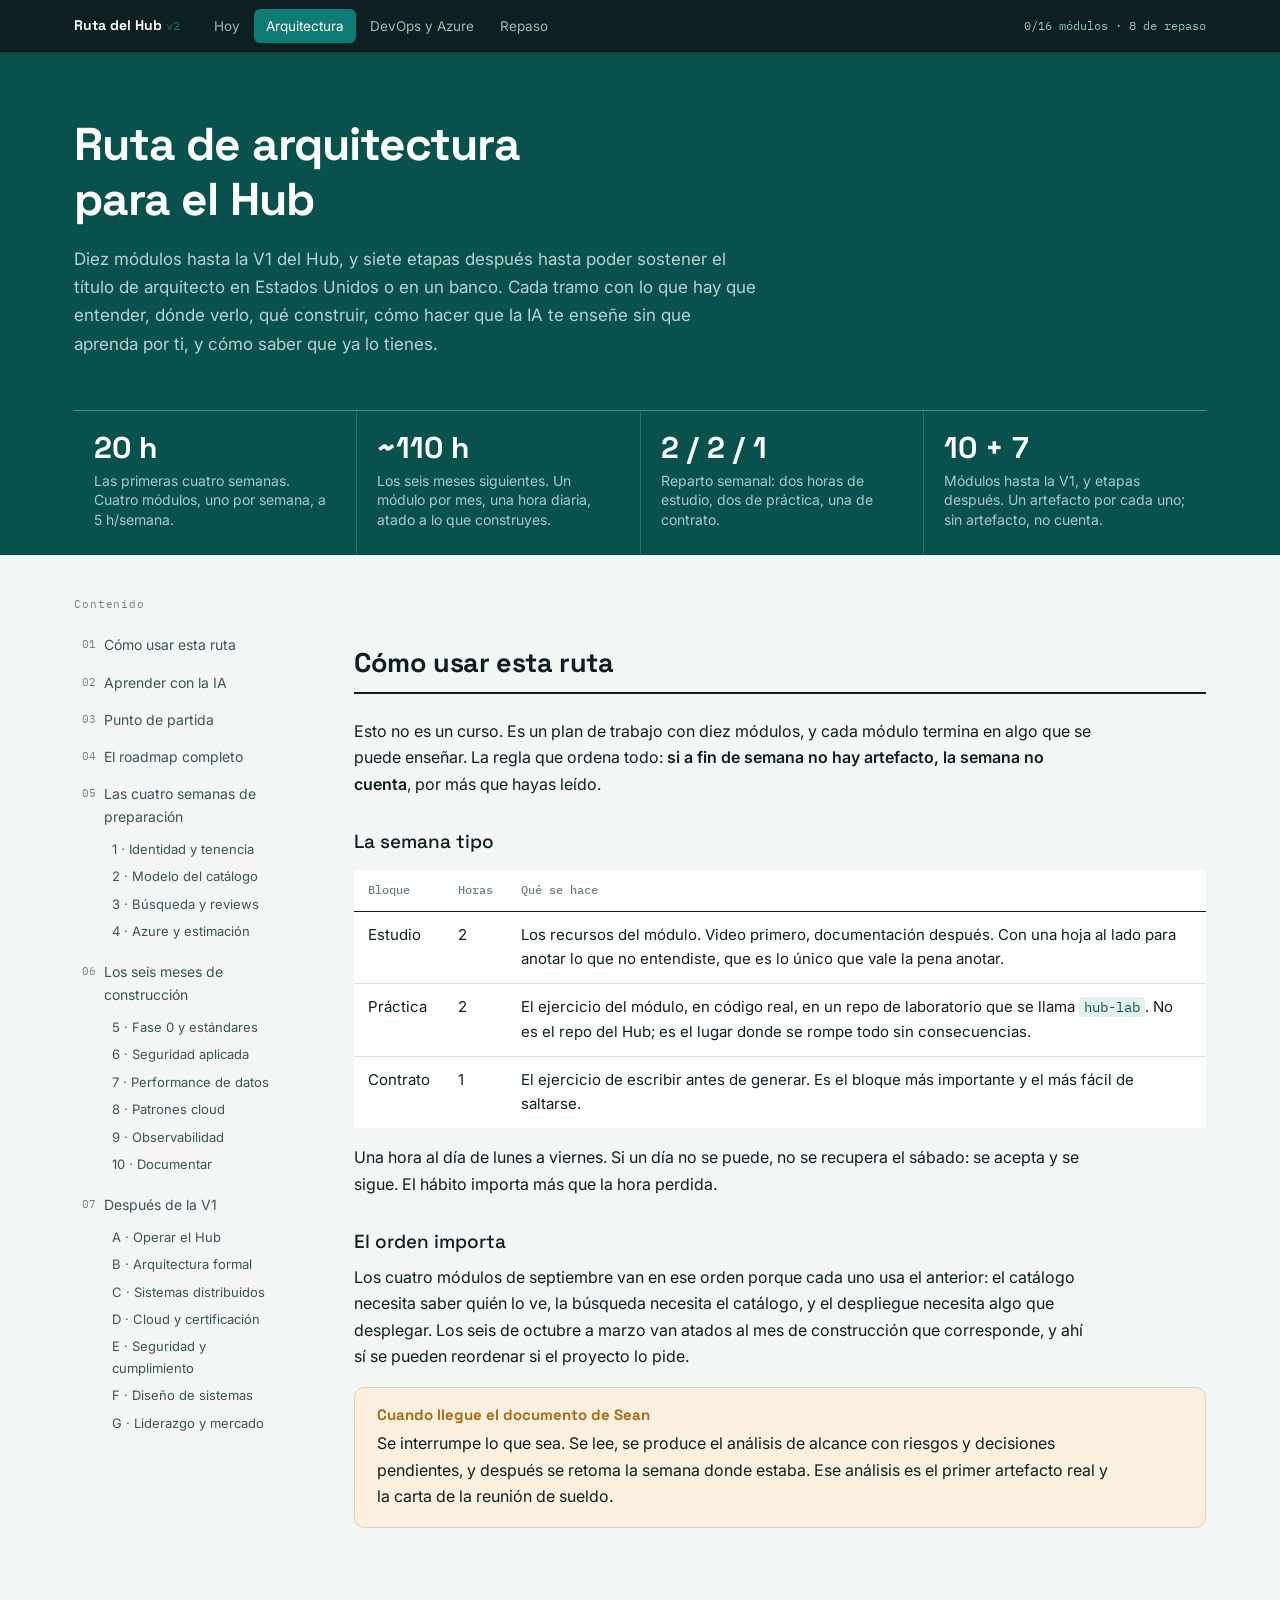
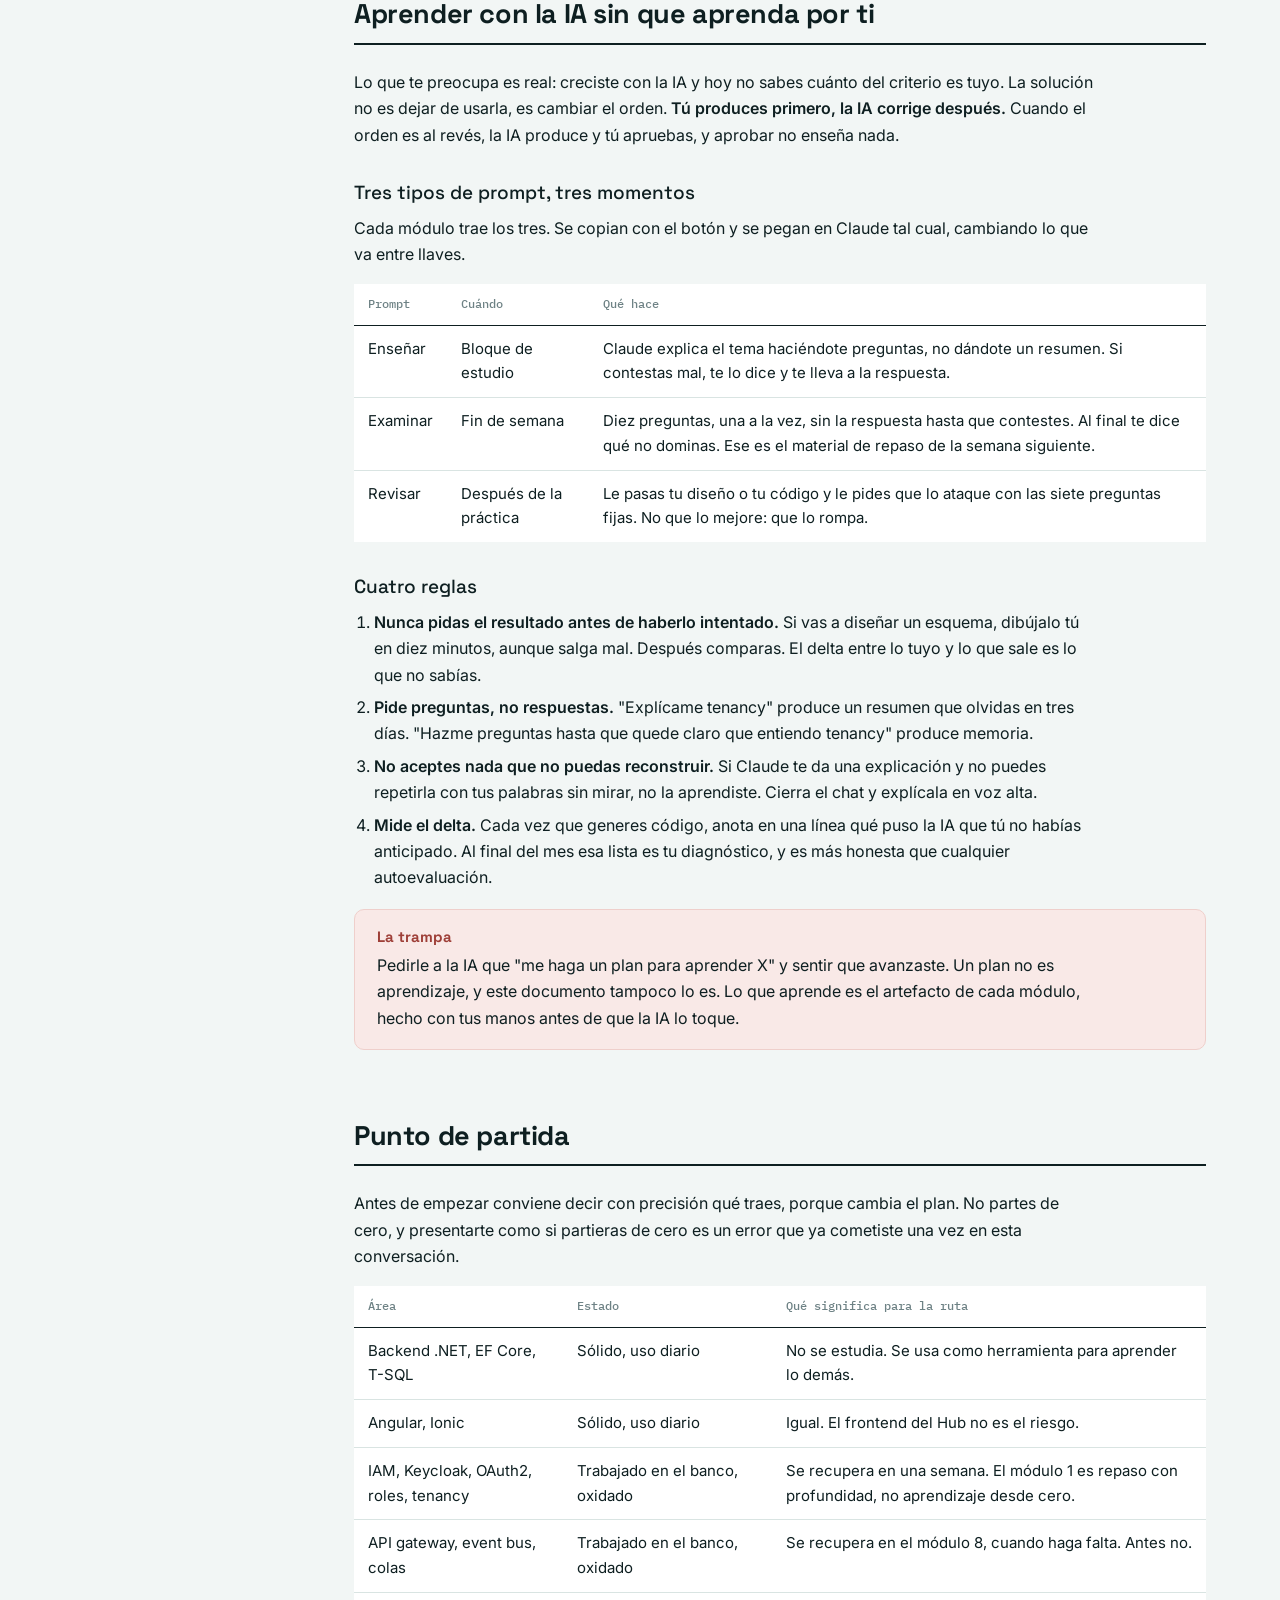
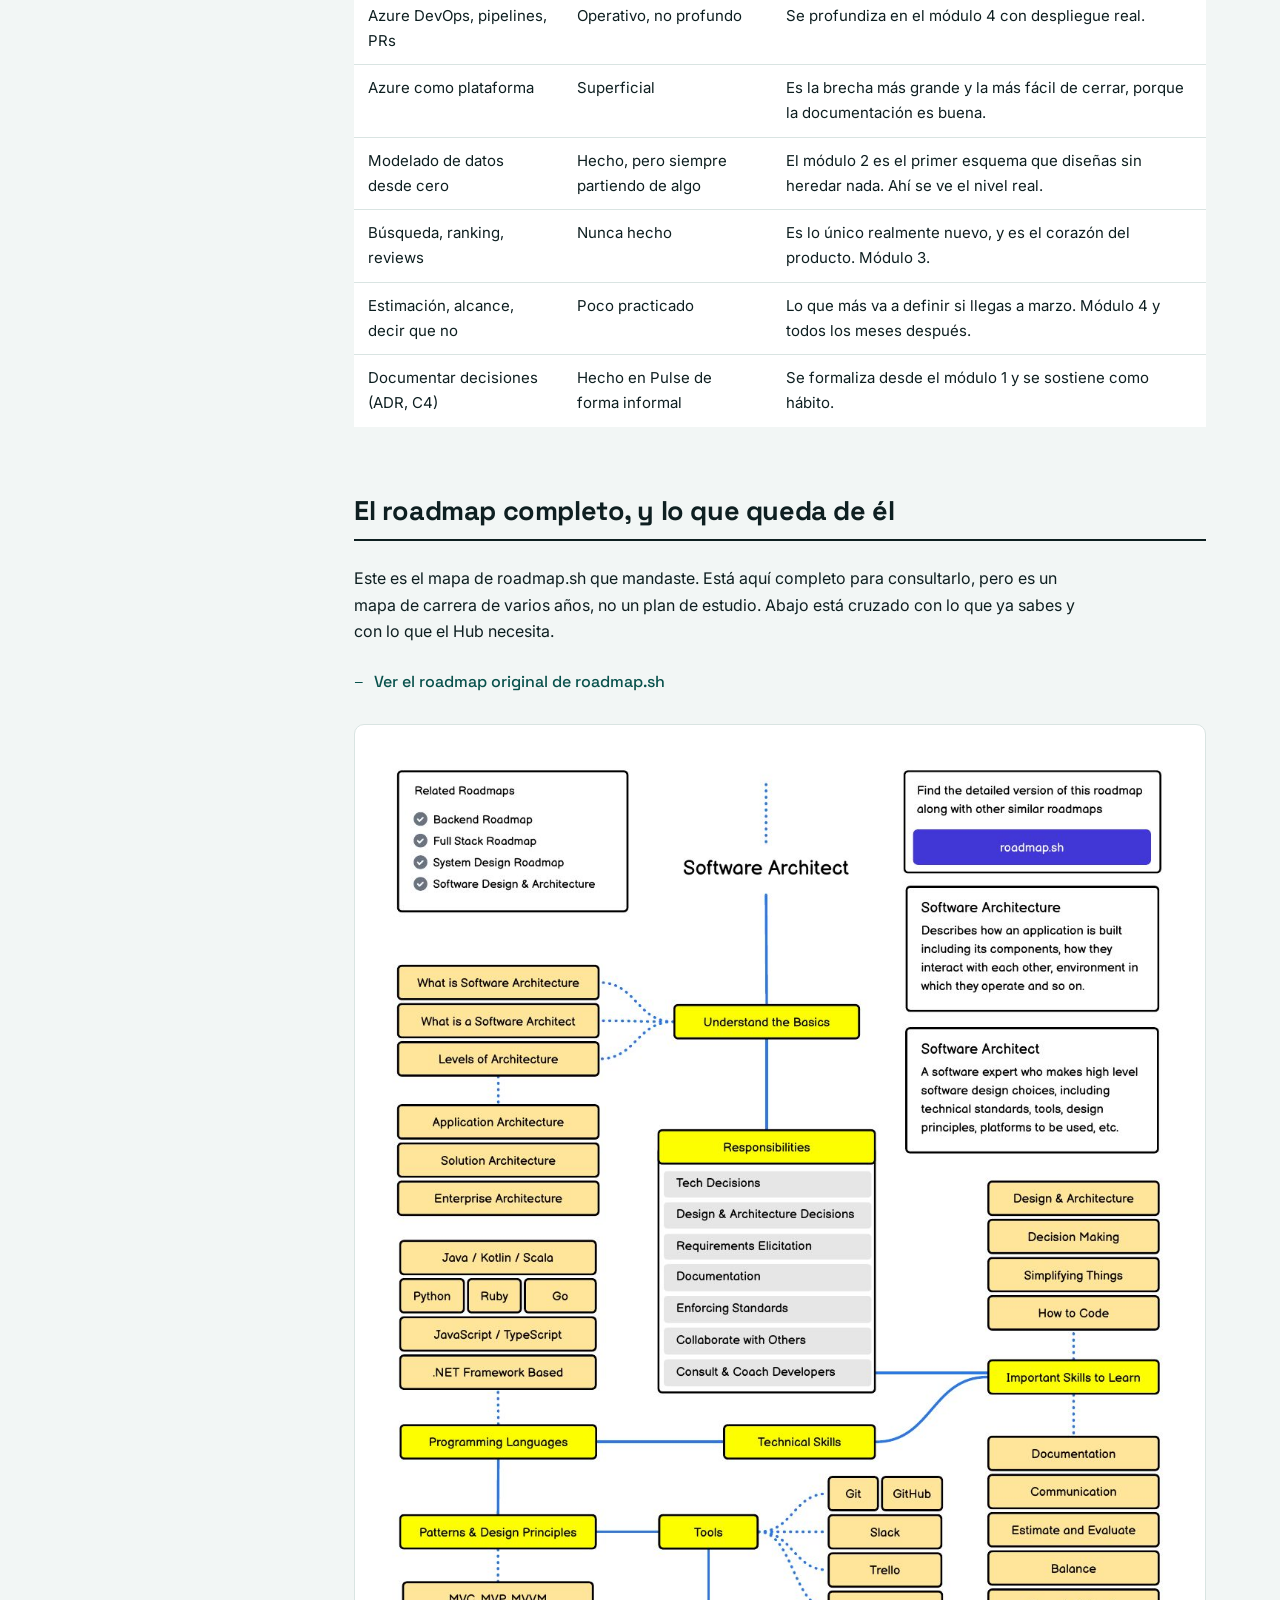
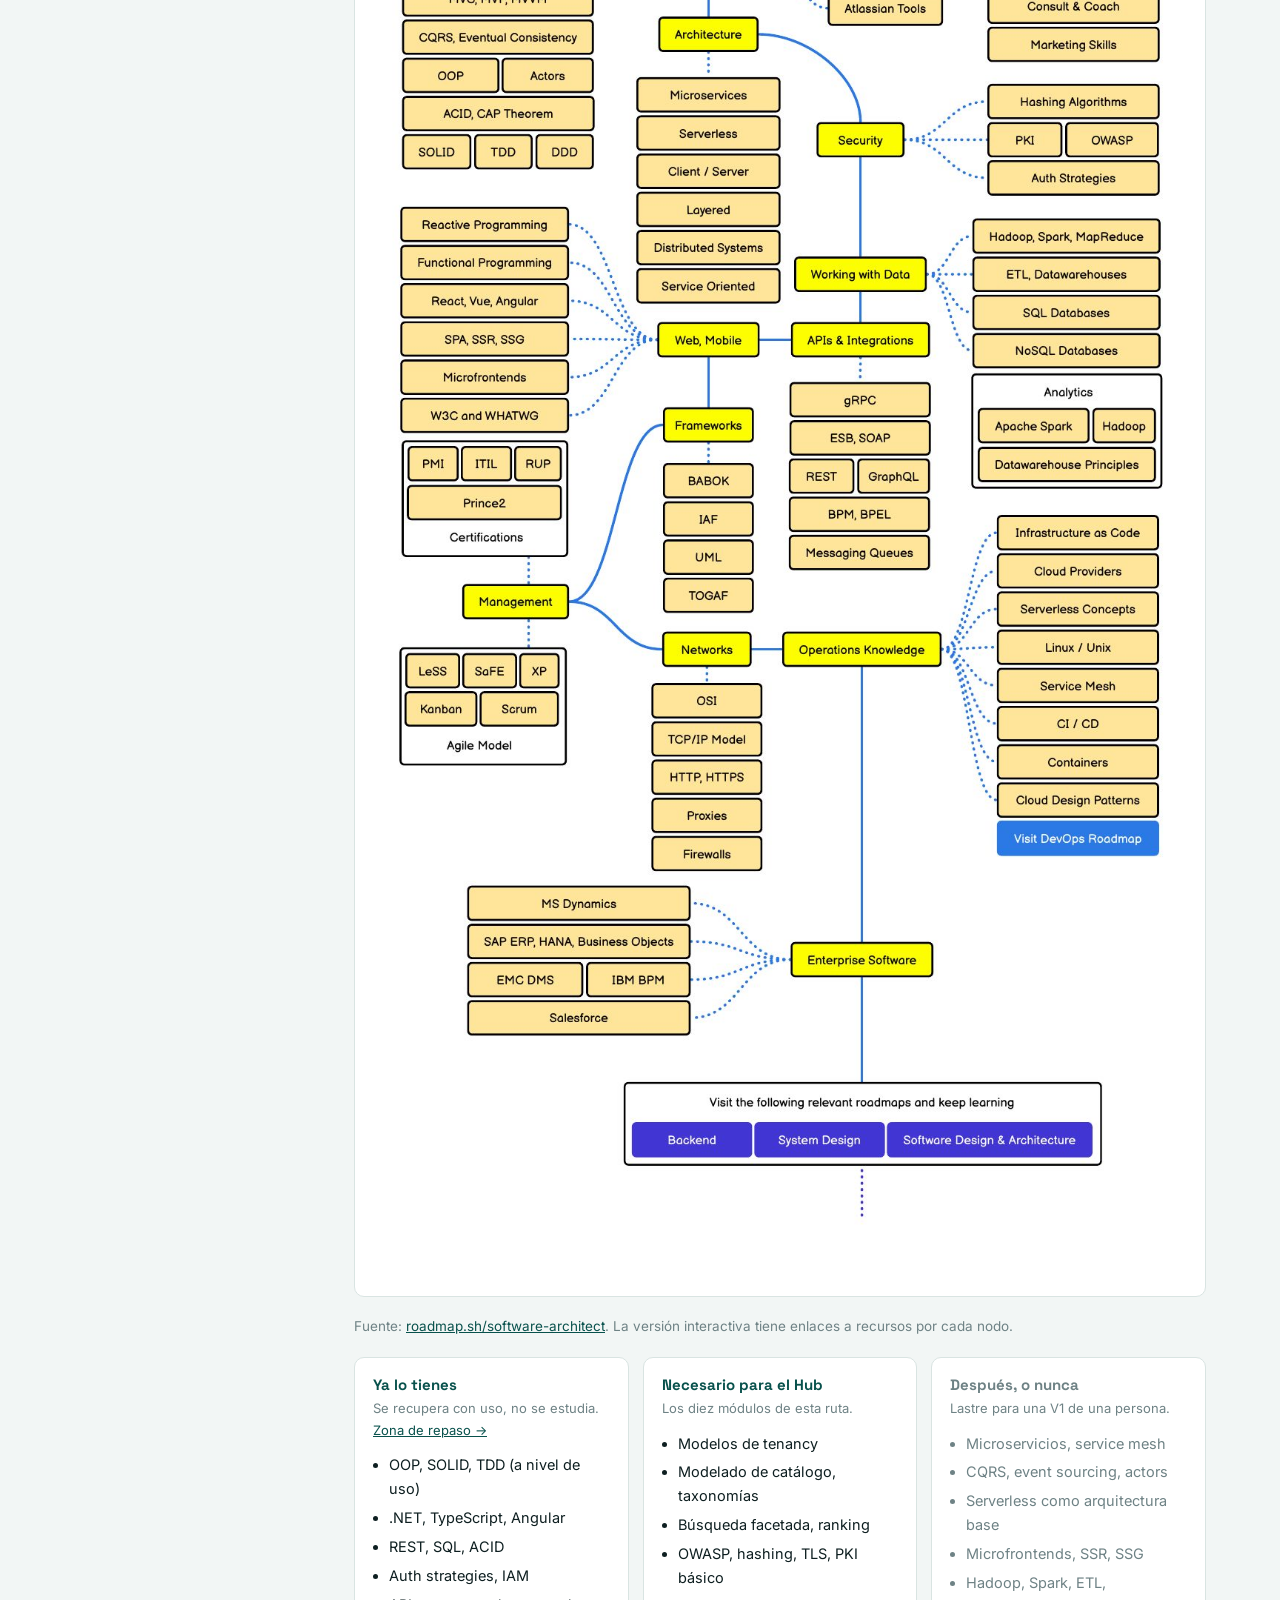
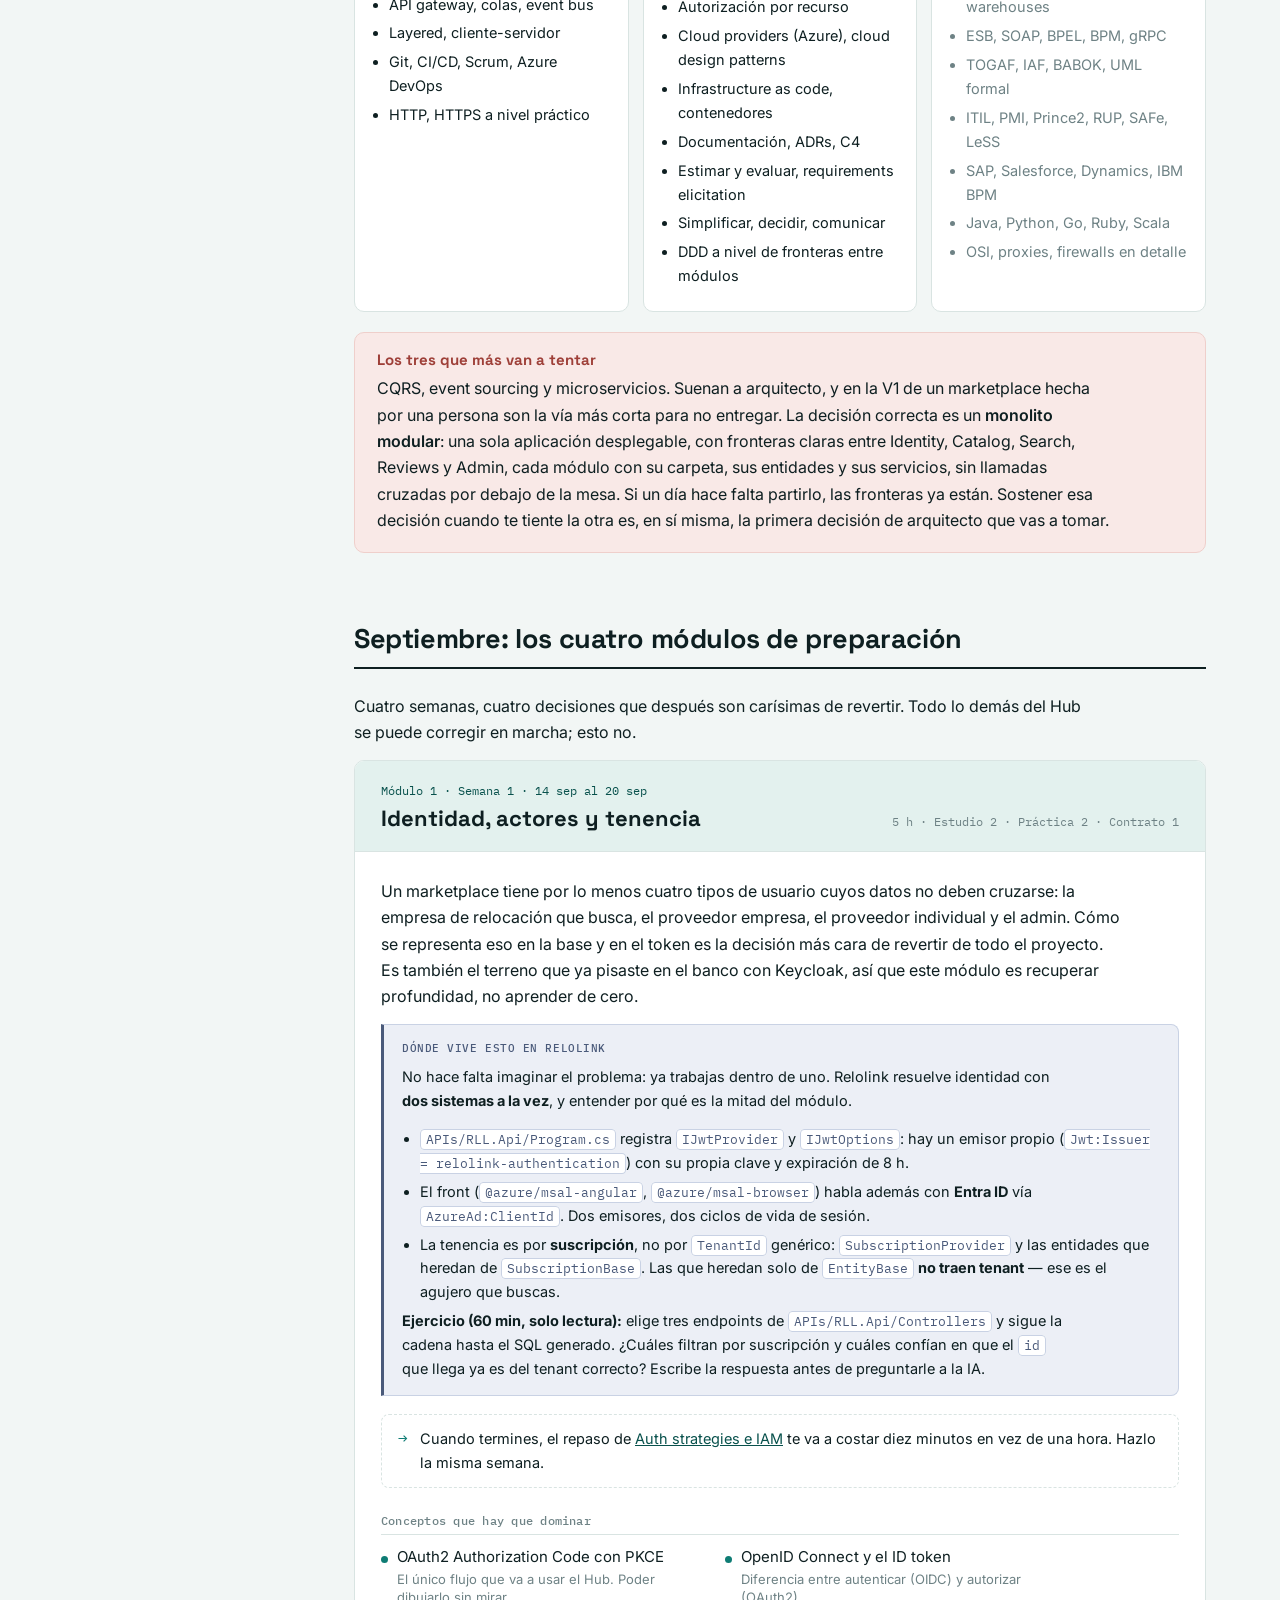
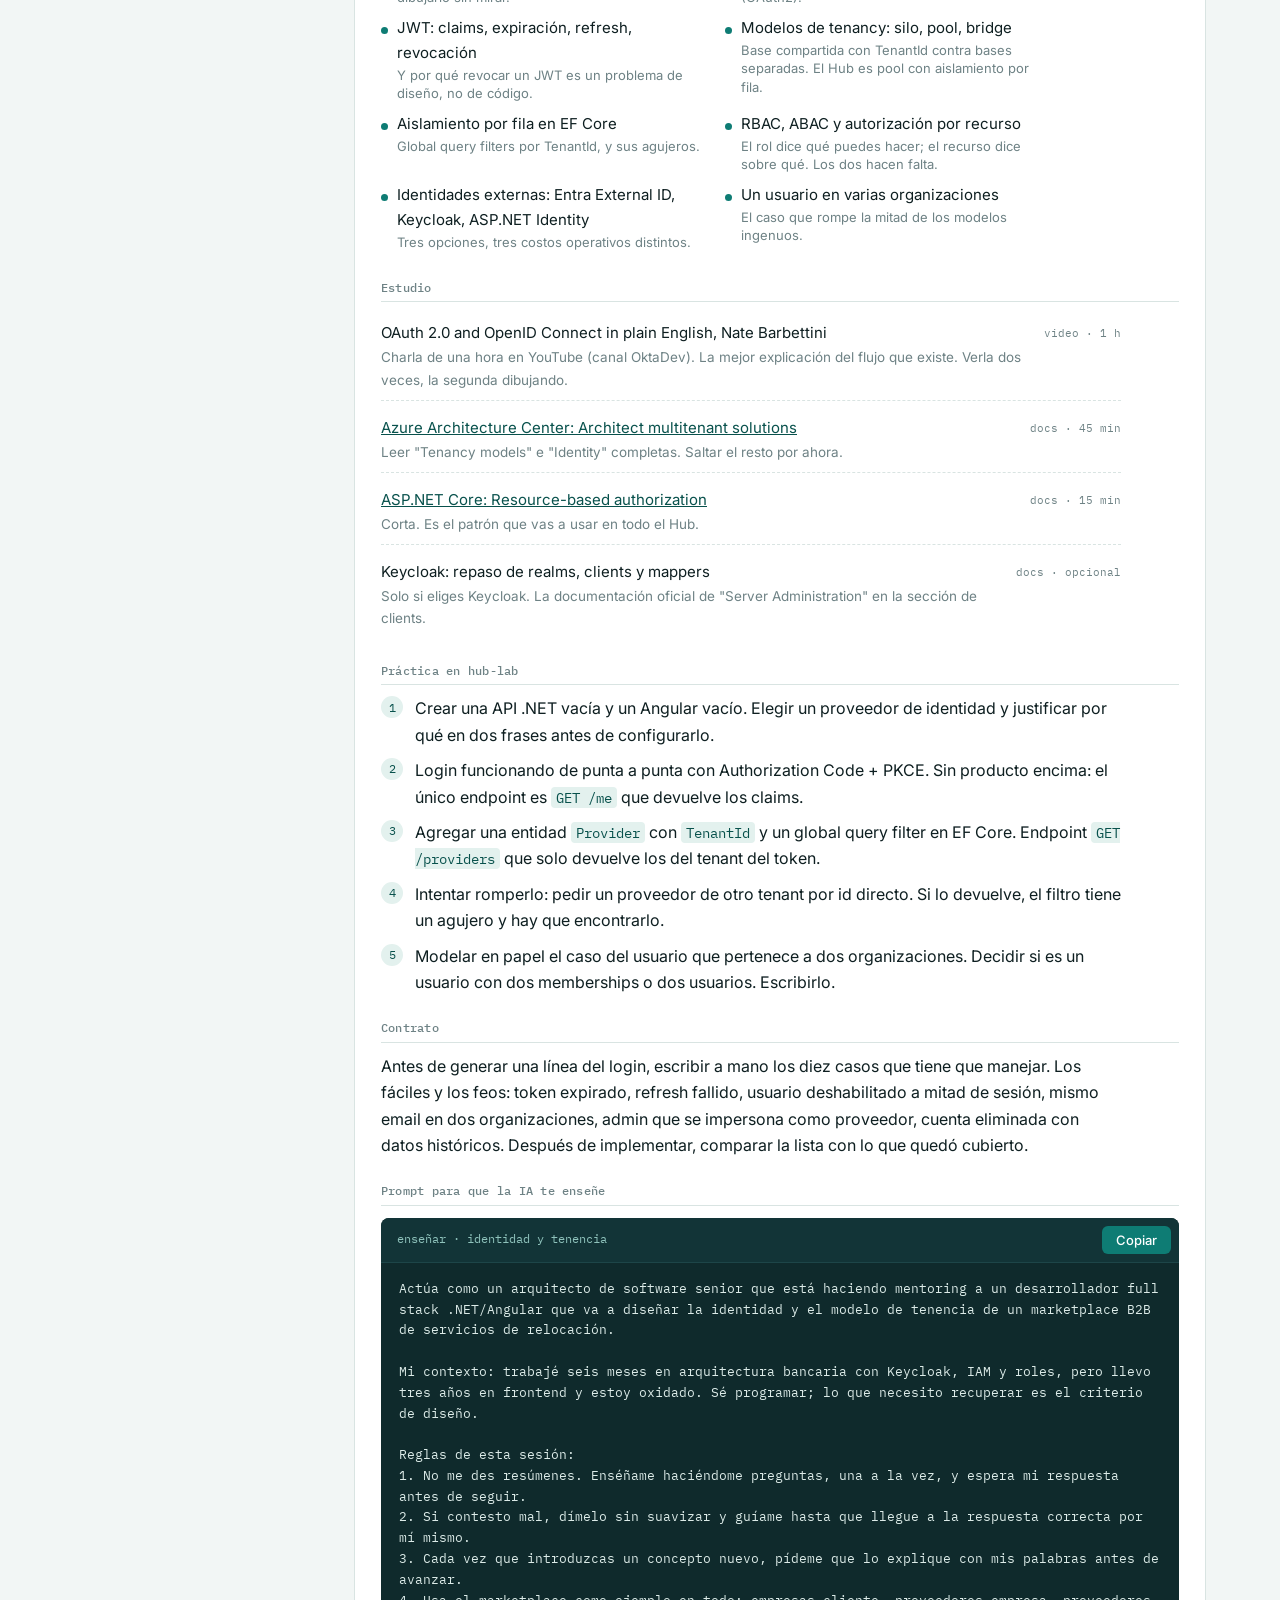
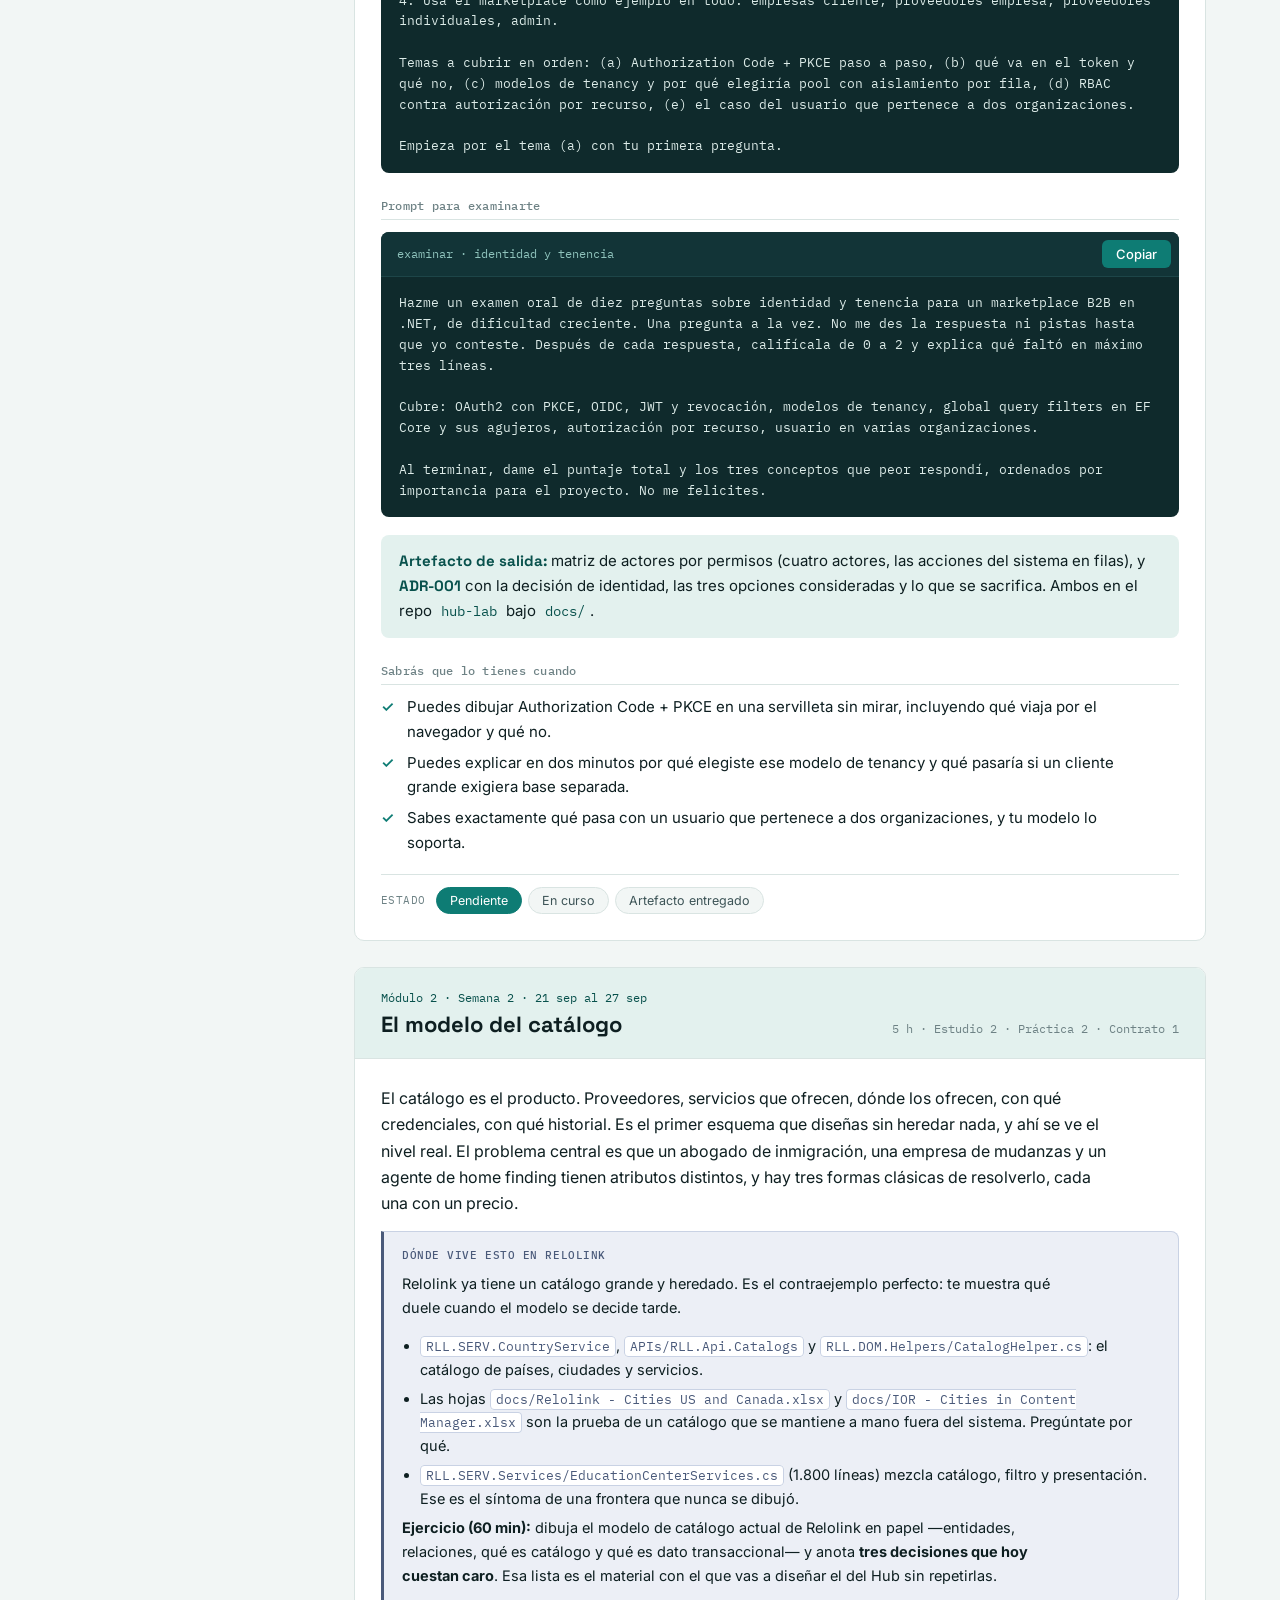
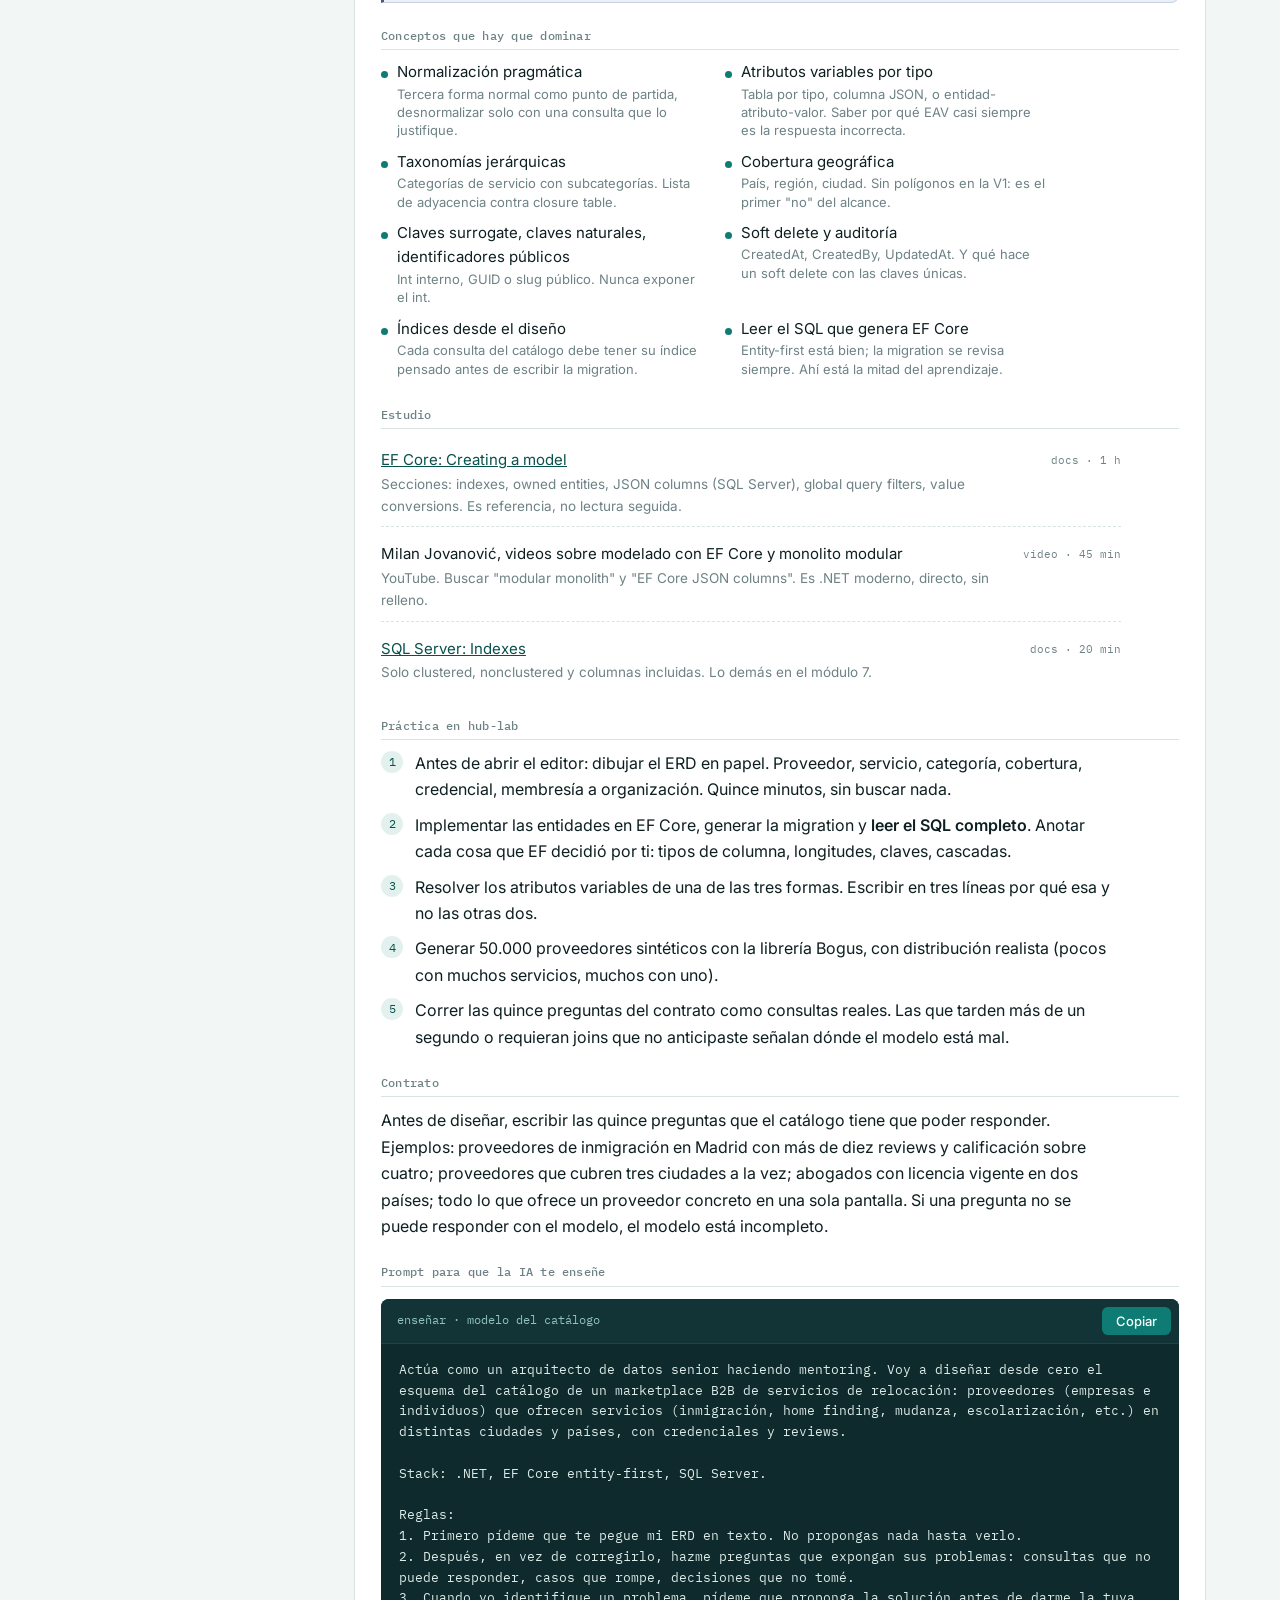
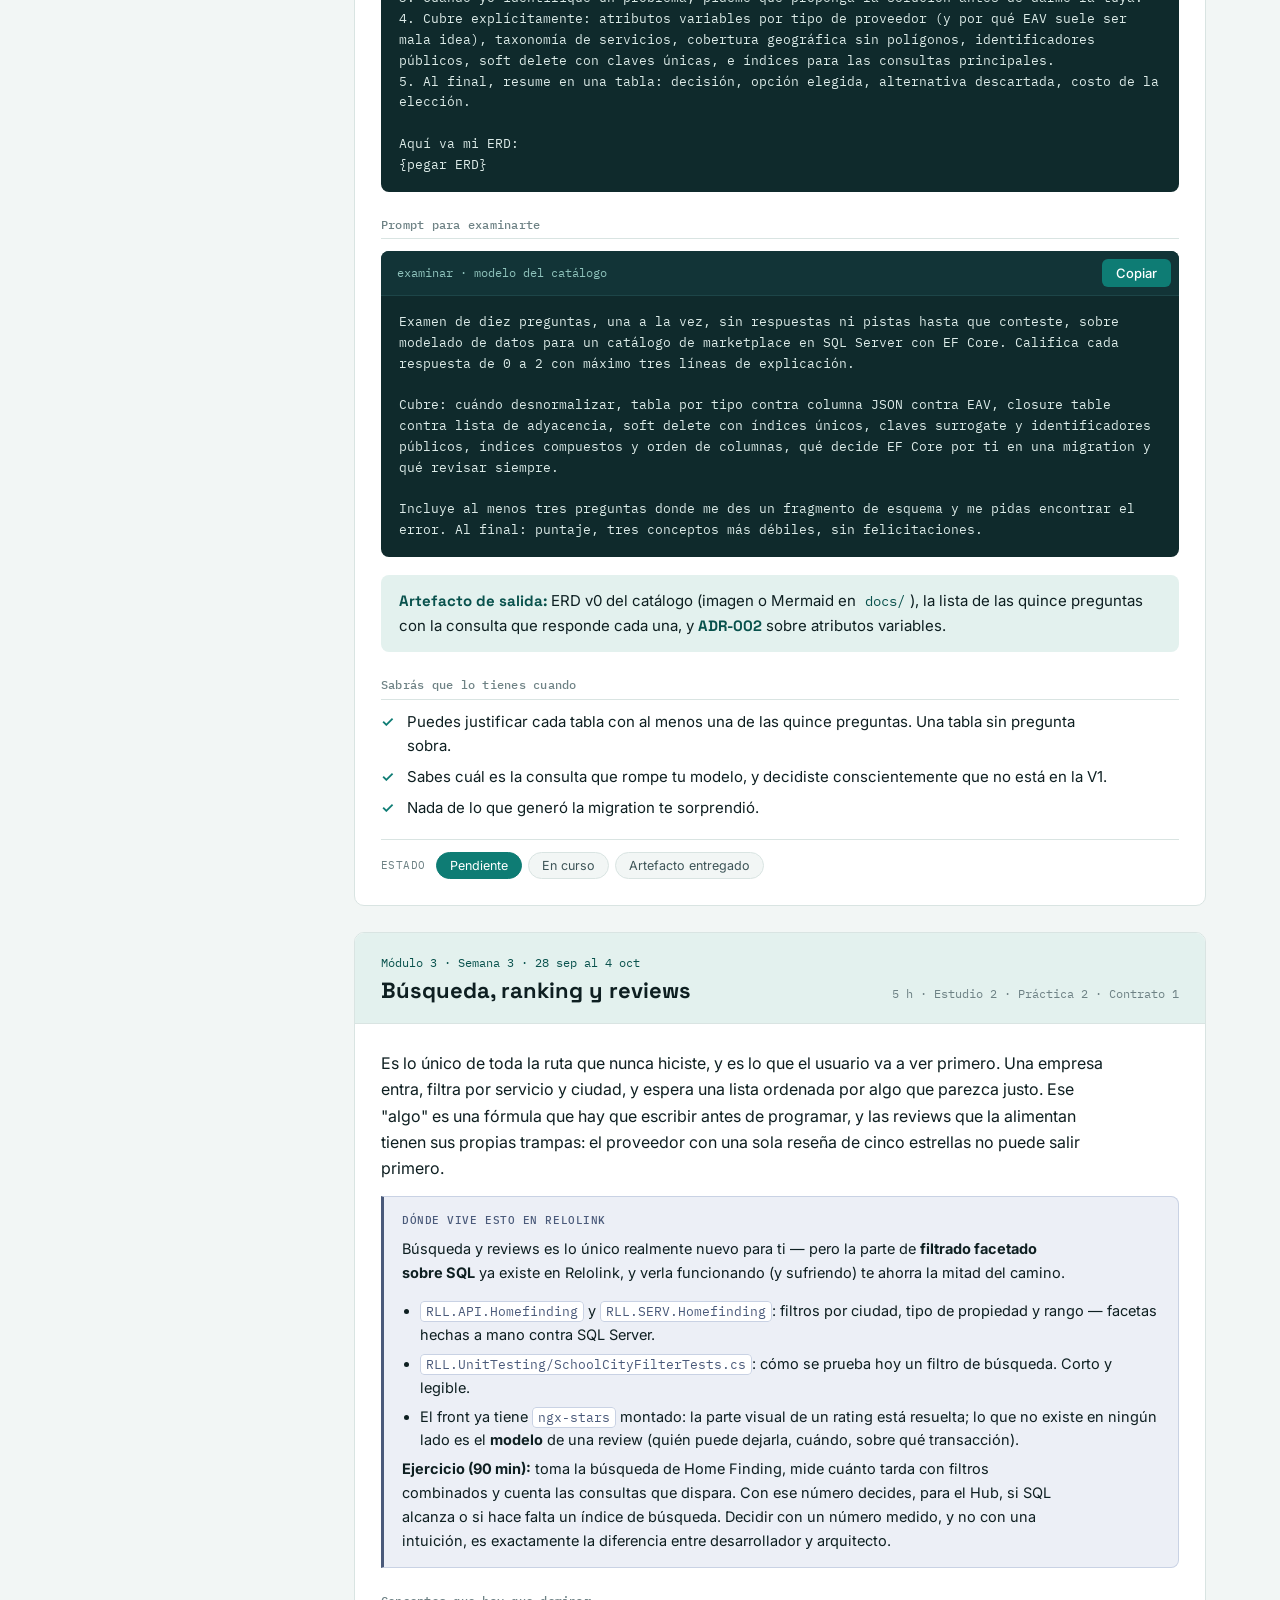
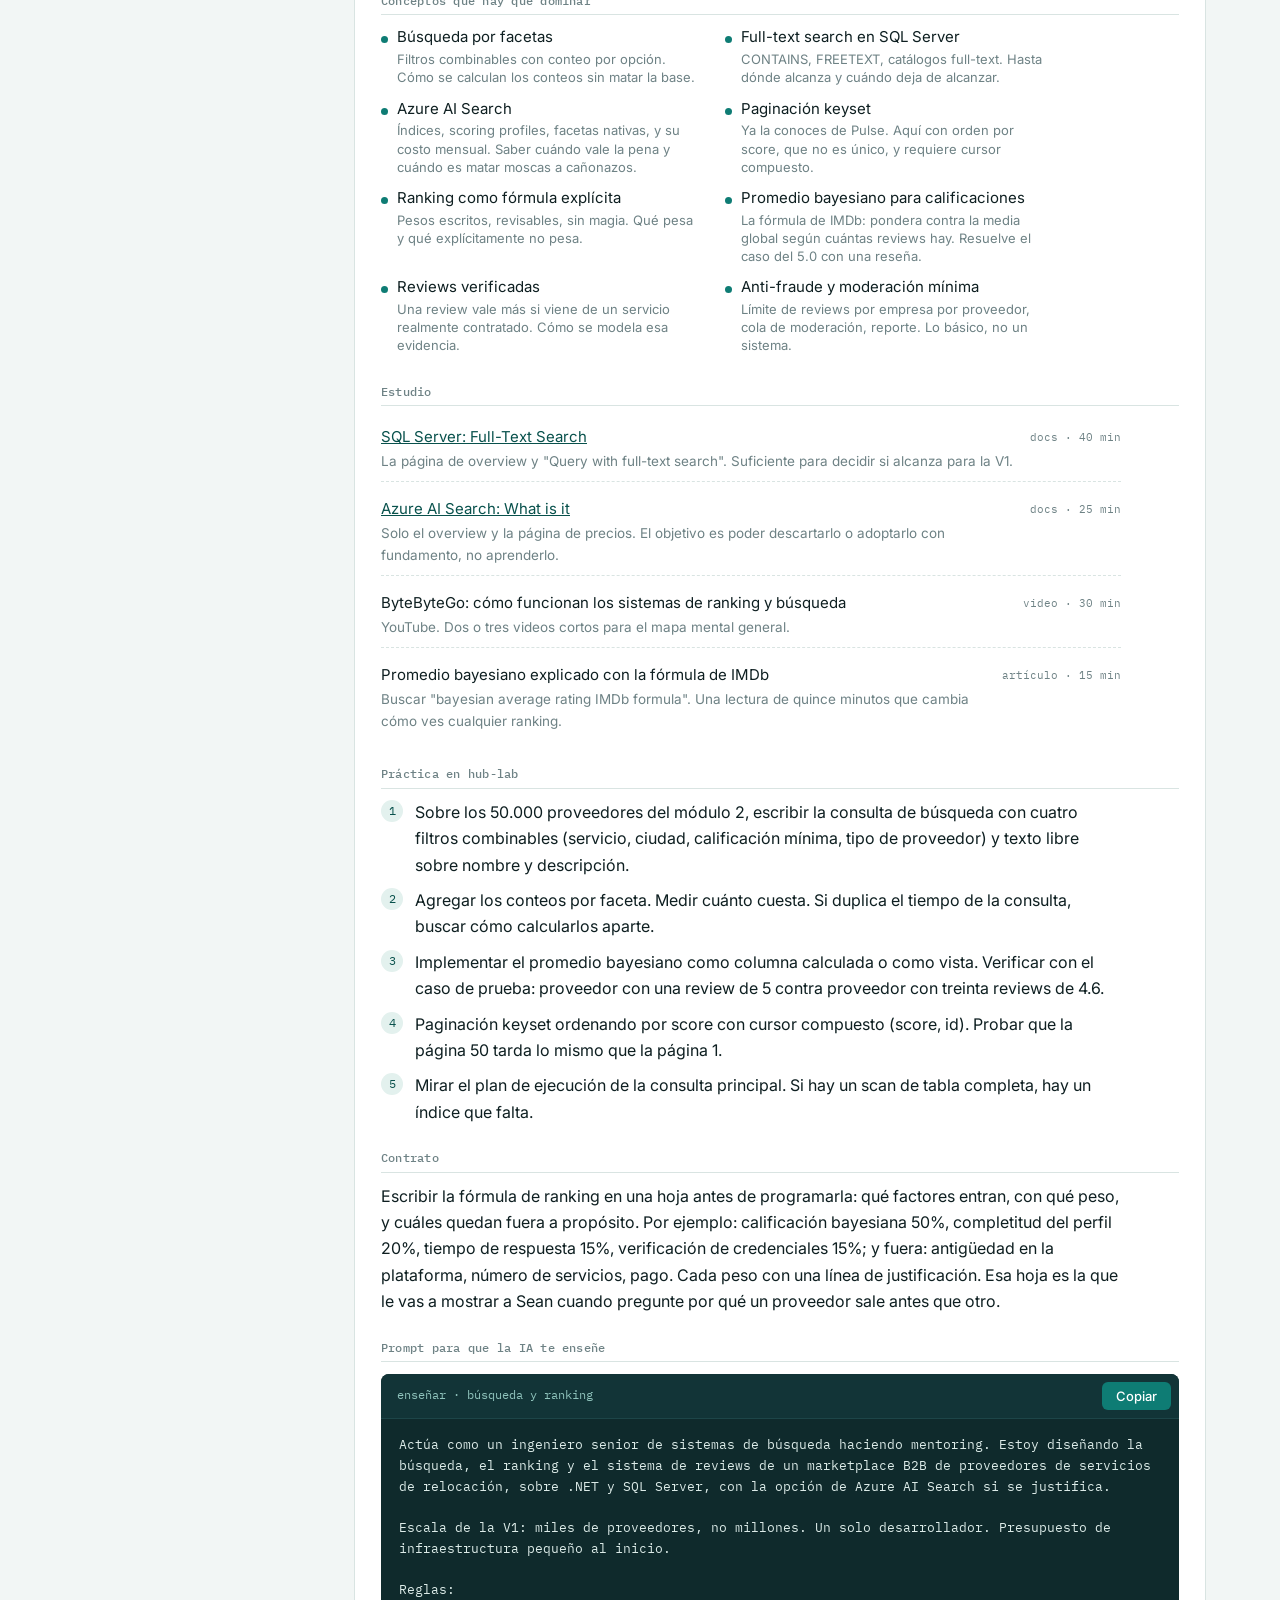
==== commit 6991cb40: "Versionar los assets para invalidar la cache del navegador" ====
--- a/arquitectura.html
+++ b/arquitectura.html
@@ -8,7 +8,7 @@
 <link rel="preconnect" href="https://fonts.googleapis.com">
 <link rel="preconnect" href="https://fonts.gstatic.com" crossorigin>
 <link href="https://fonts.googleapis.com/css2?family=Space+Grotesk:wght@500;700&family=Inter:wght@400;500;600&family=IBM+Plex+Mono:wght@400;500&display=swap" rel="stylesheet">
-<link rel="stylesheet" href="assets/app.css">
+<link rel="stylesheet" href="assets/app.css?v=2">
 </head>
 <body>
 
@@ -1490,6 +1490,6 @@
   </div>
 </footer>
 
-<script src="assets/app.js"></script>
+<script src="assets/app.js?v=2"></script>
 </body>
 </html>
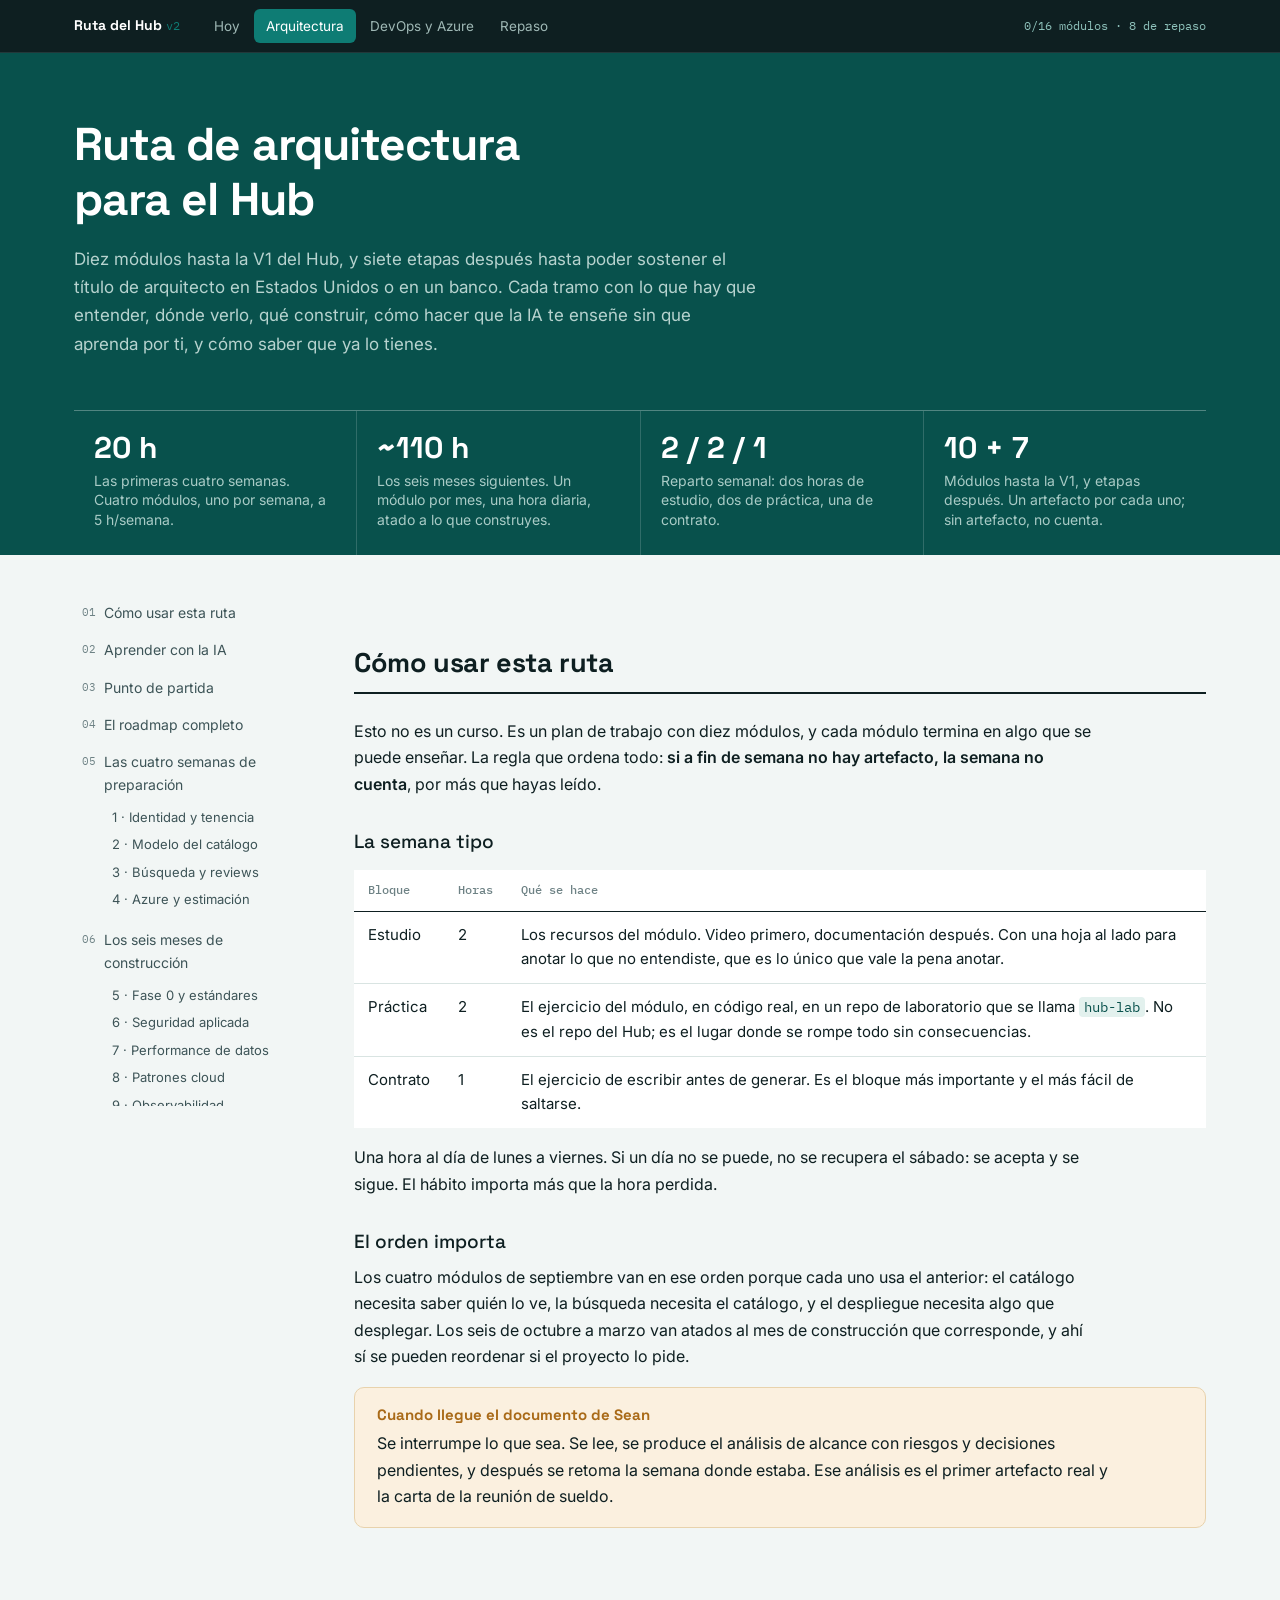
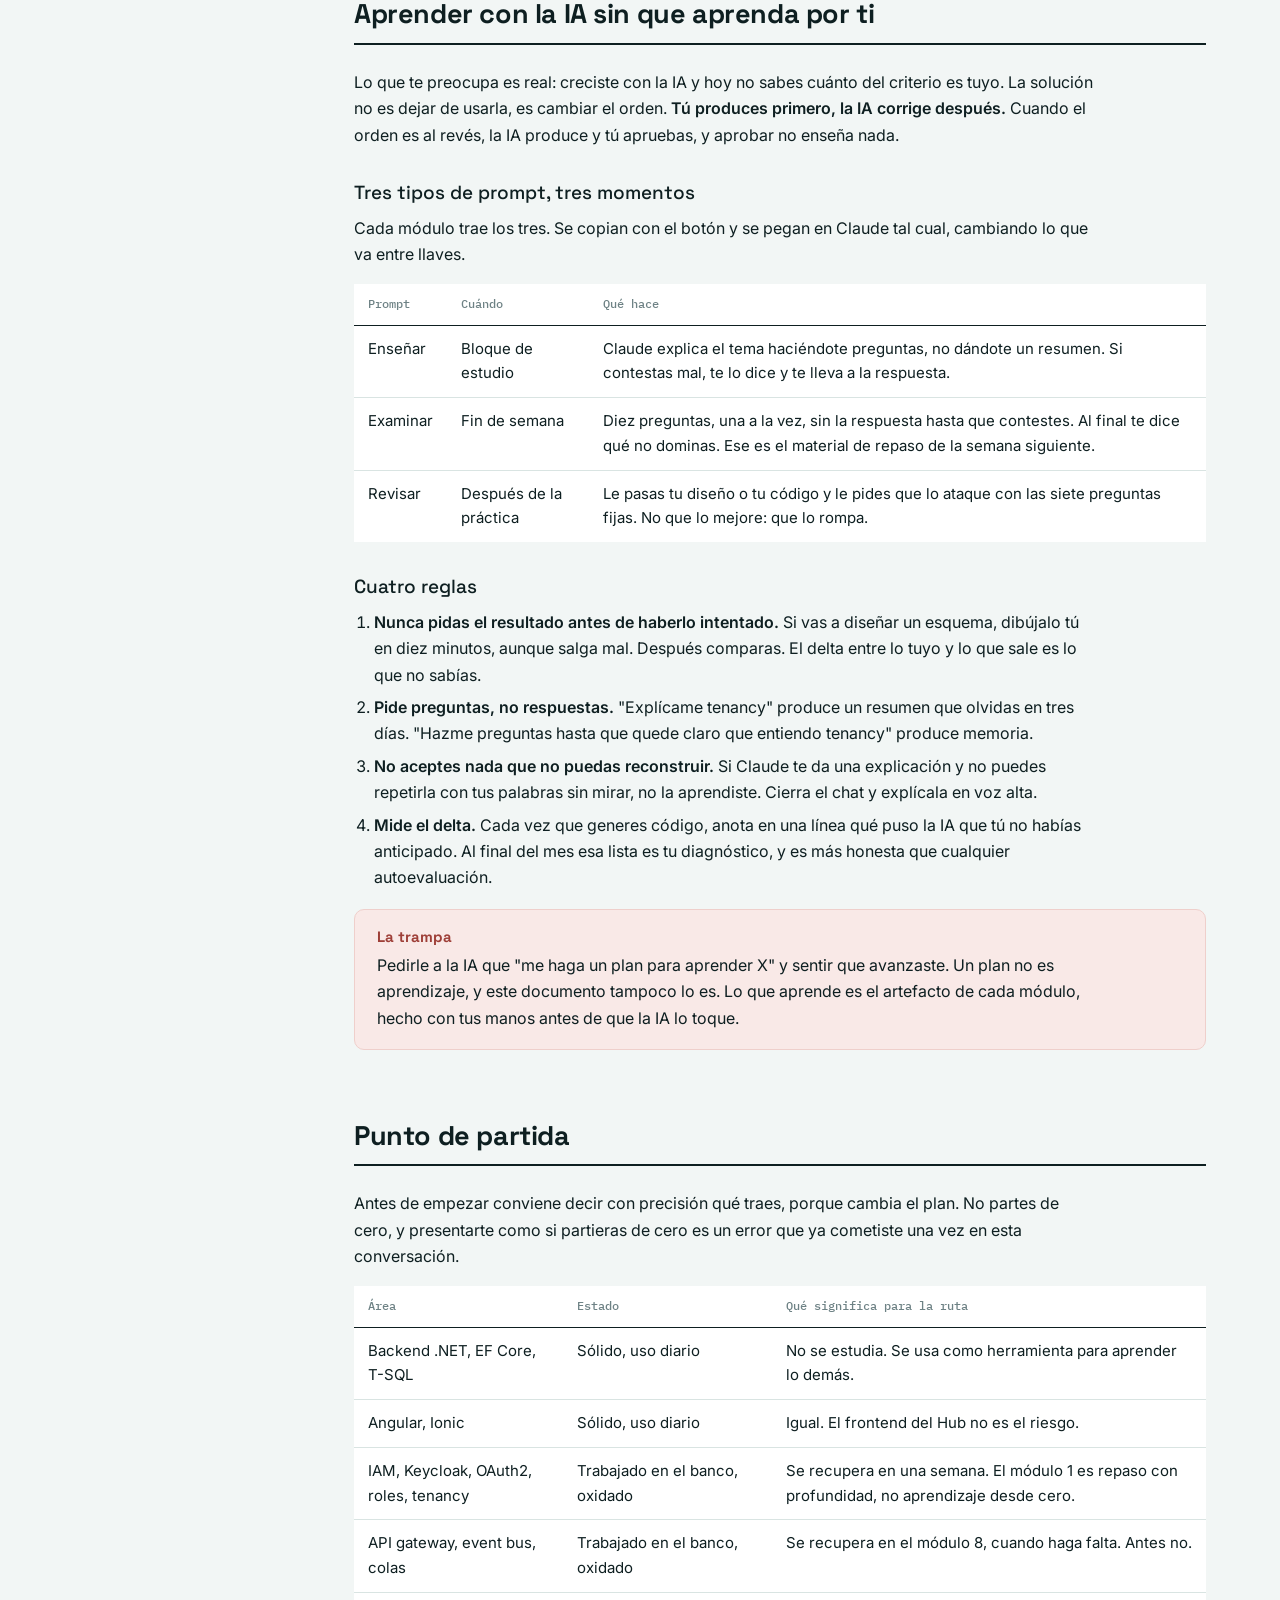
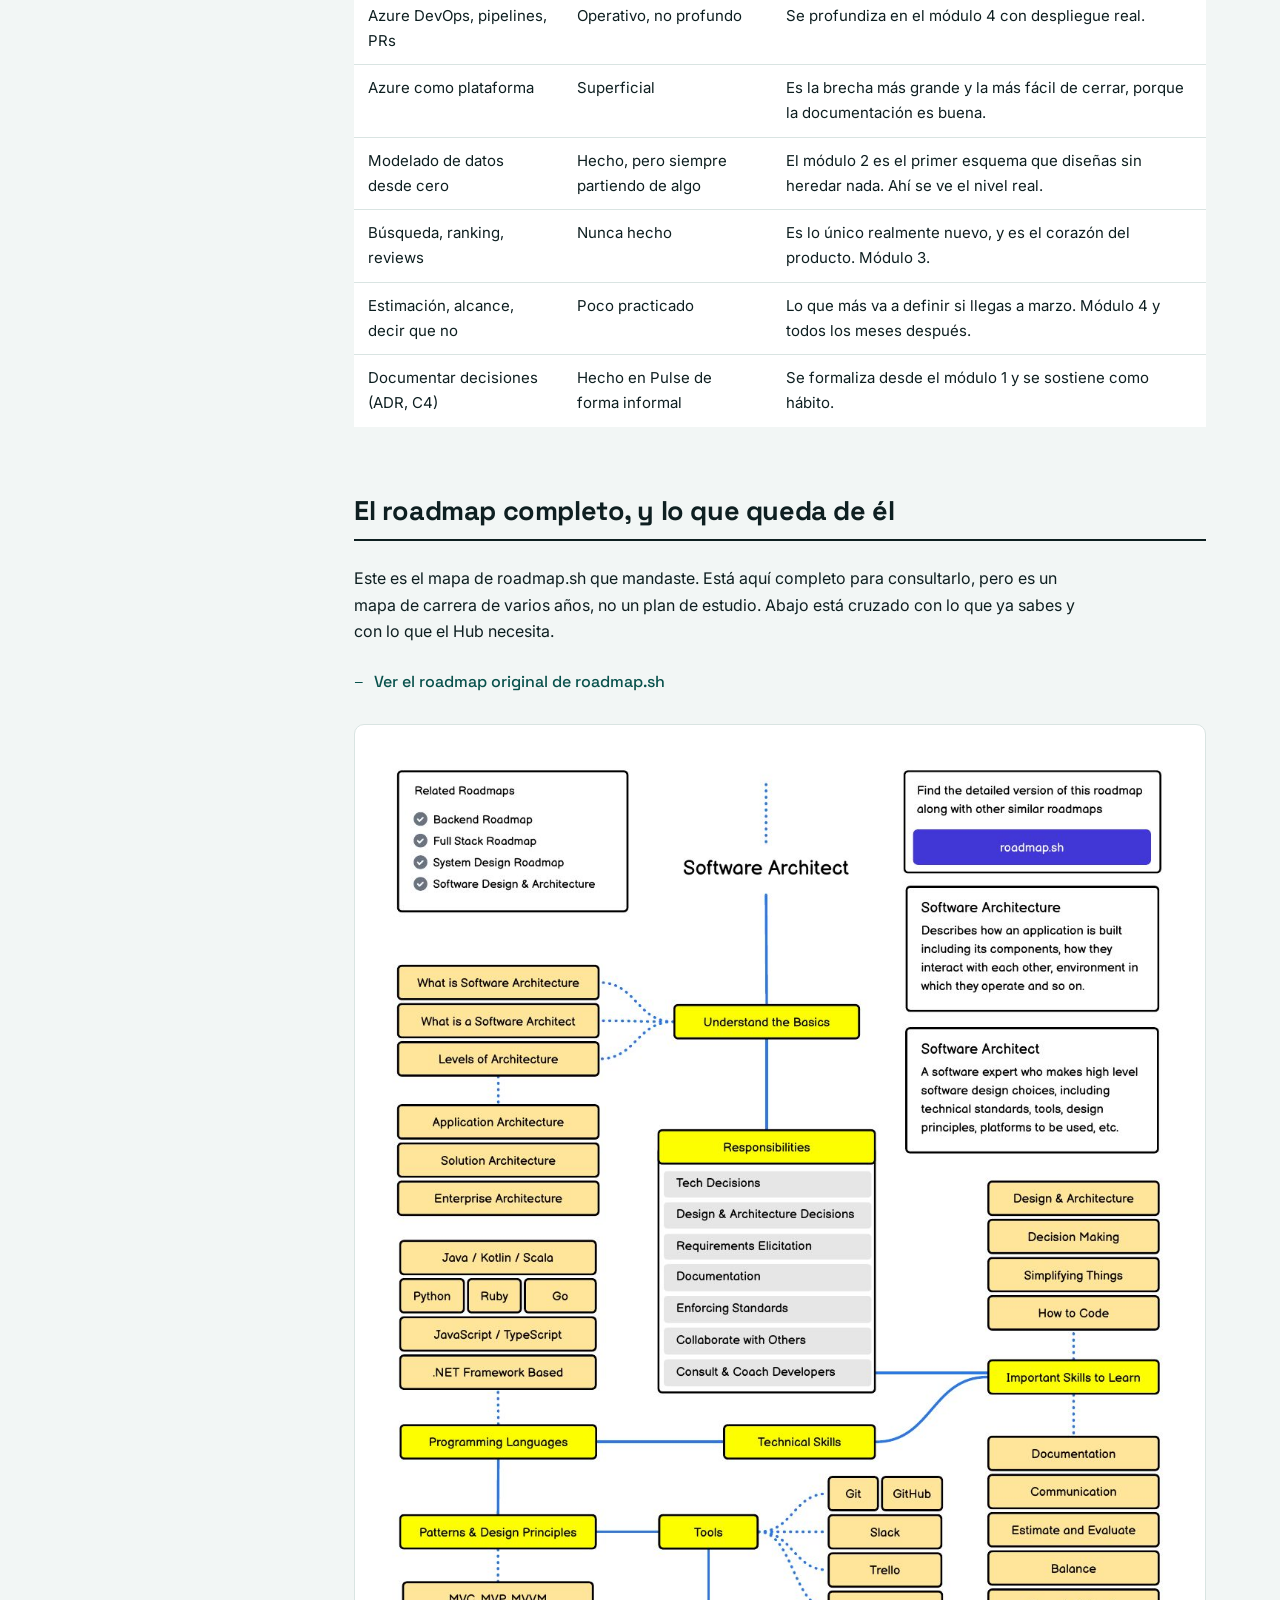
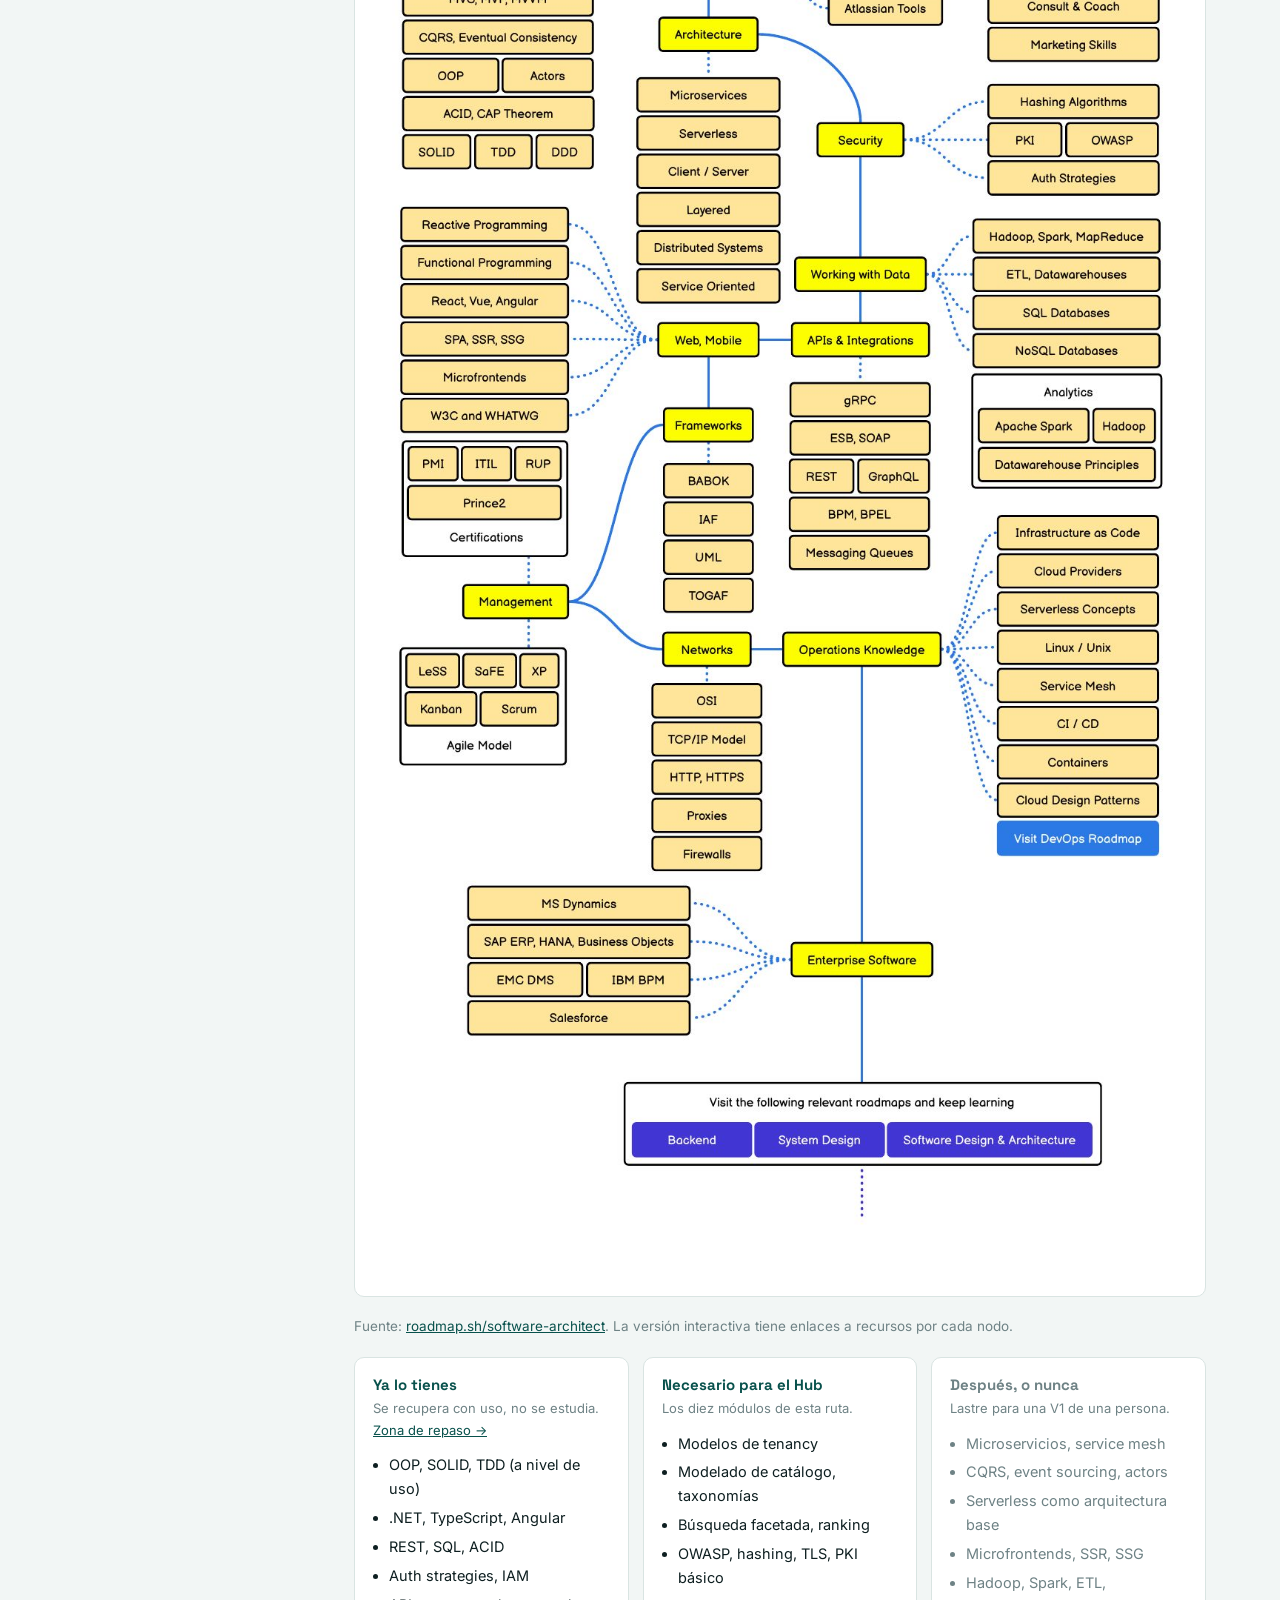
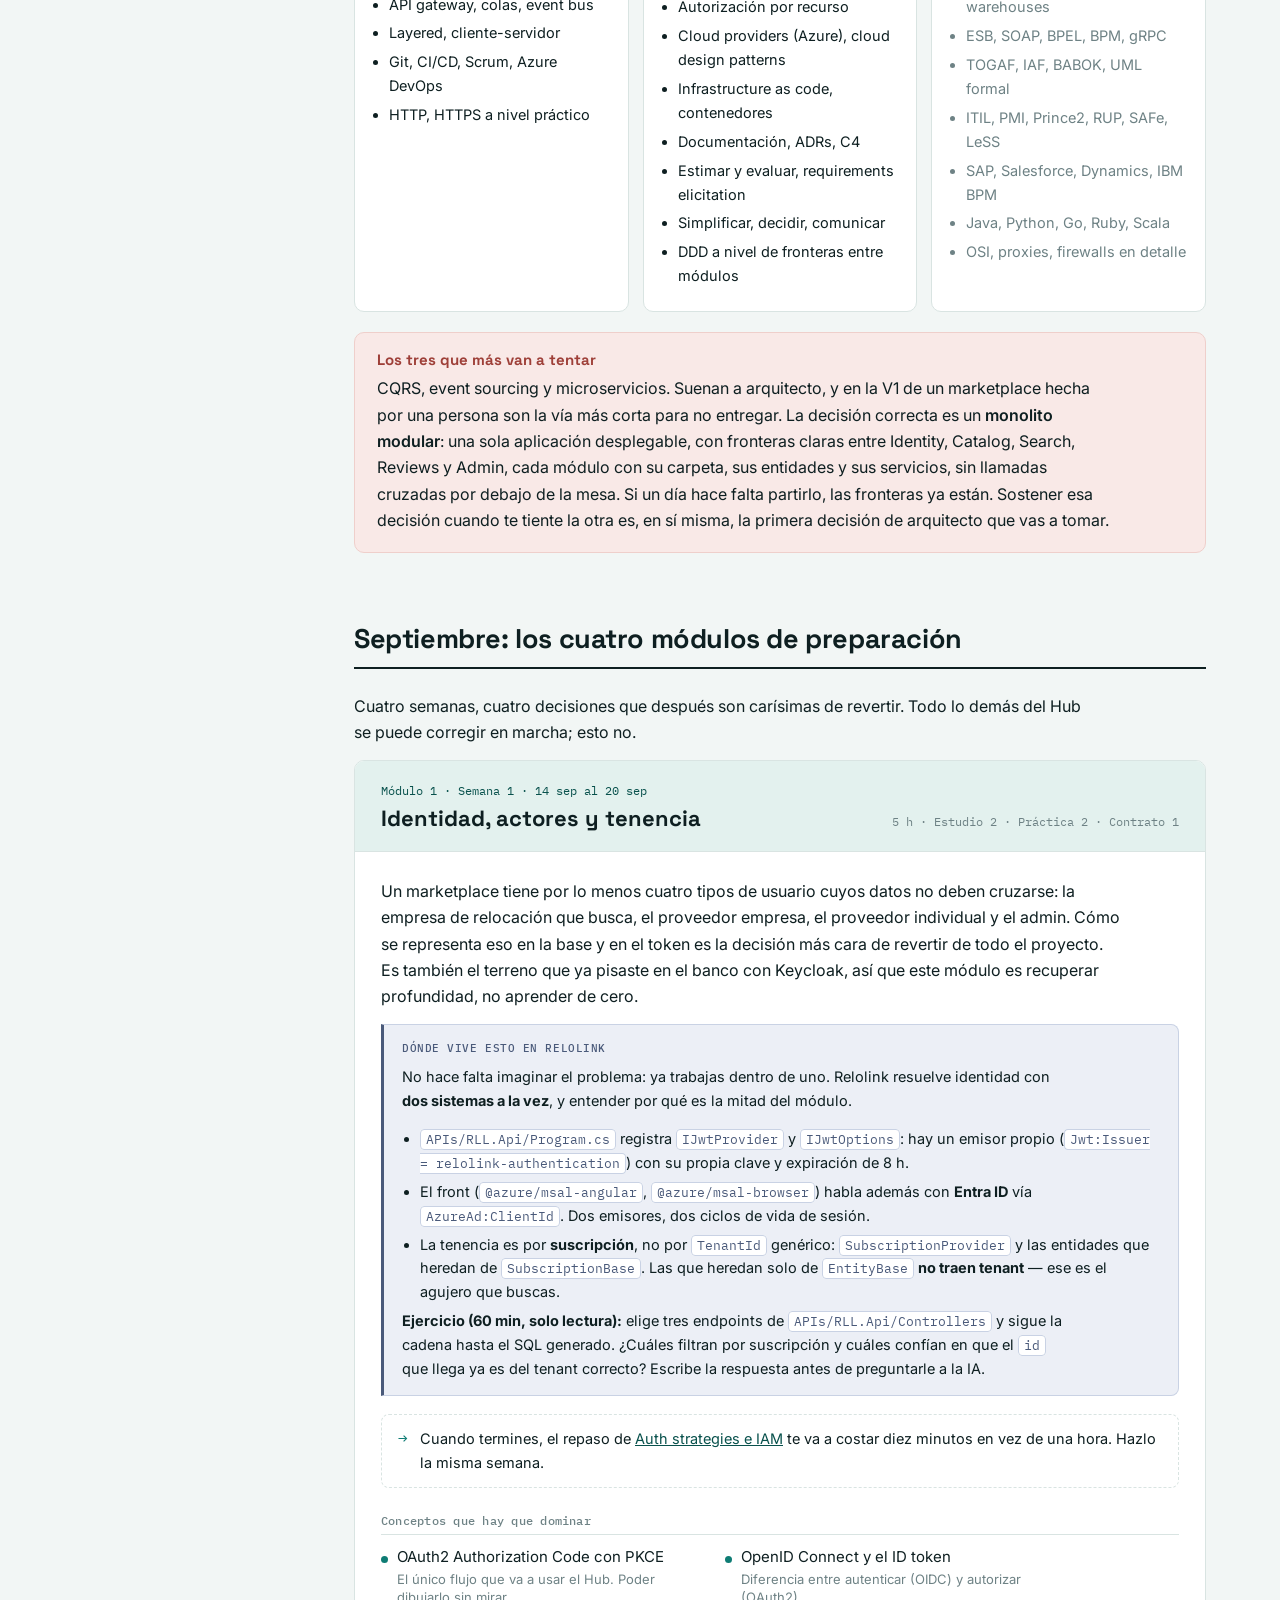
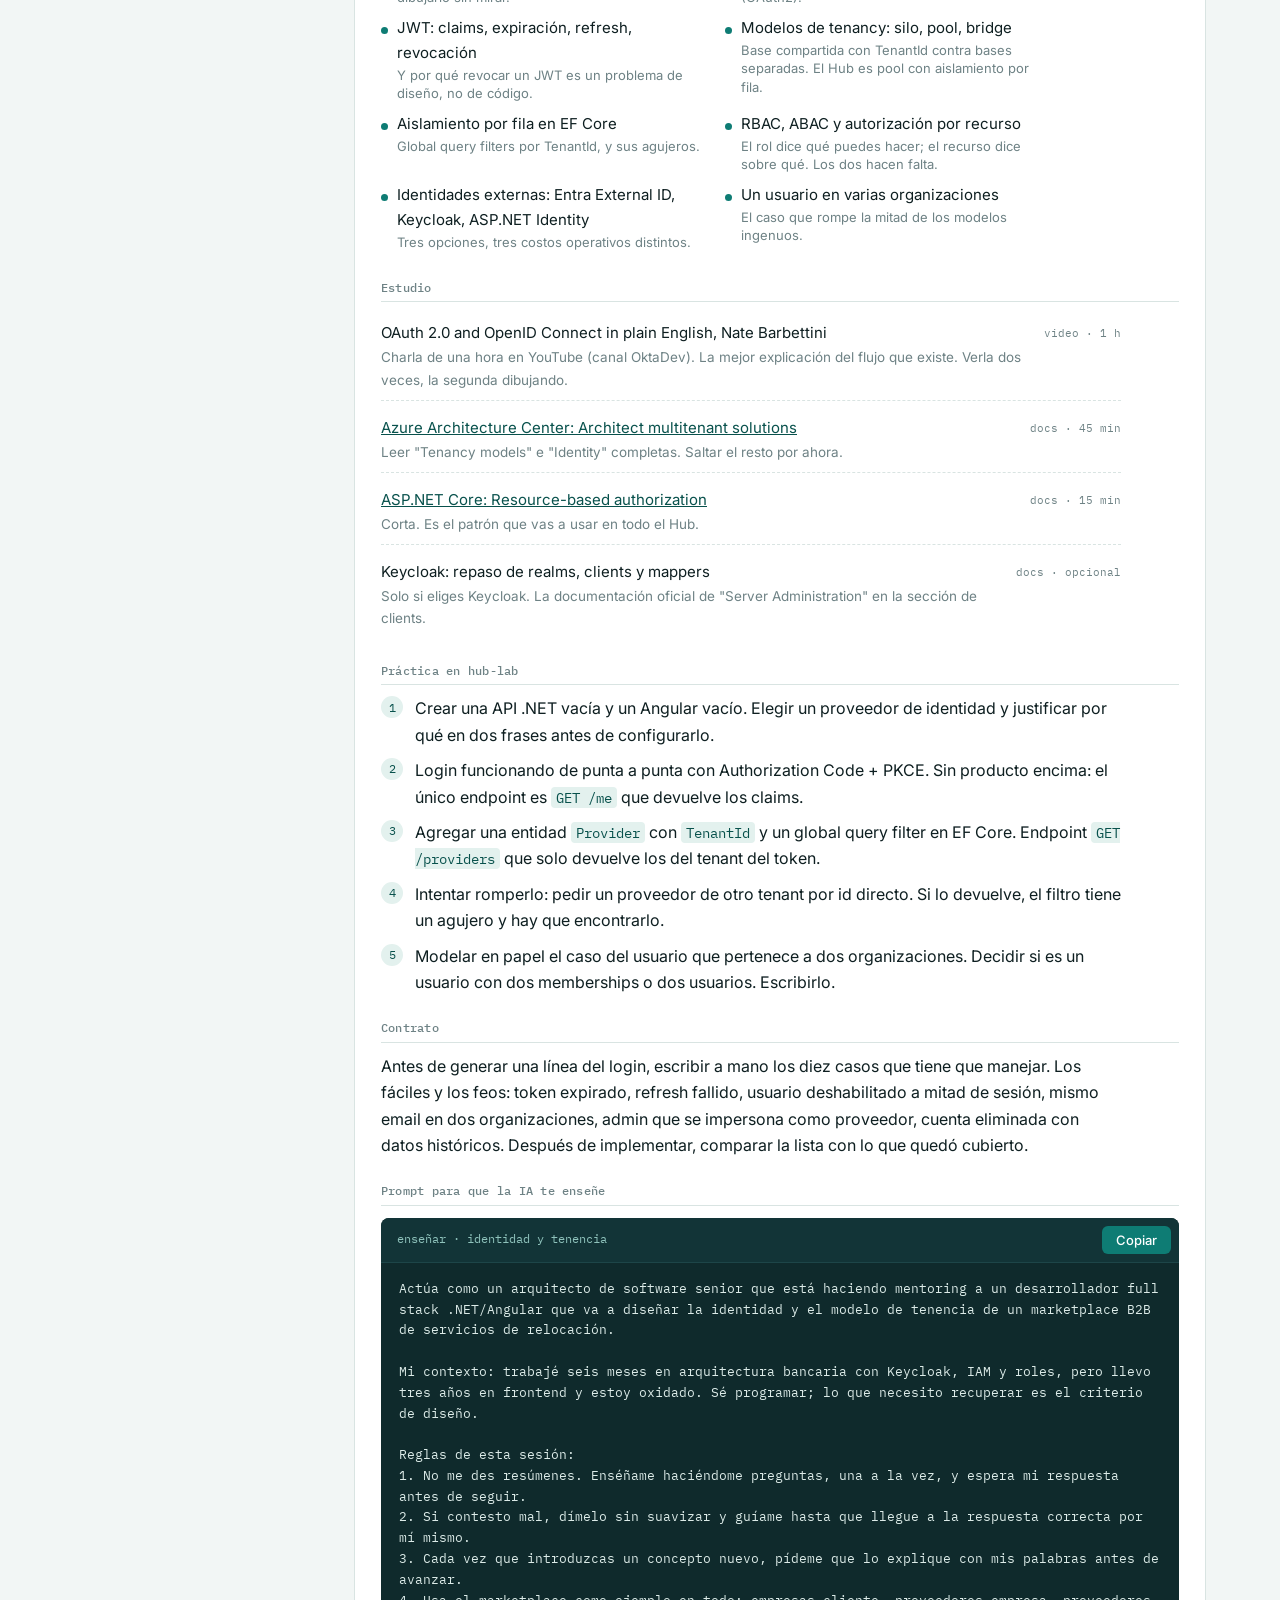
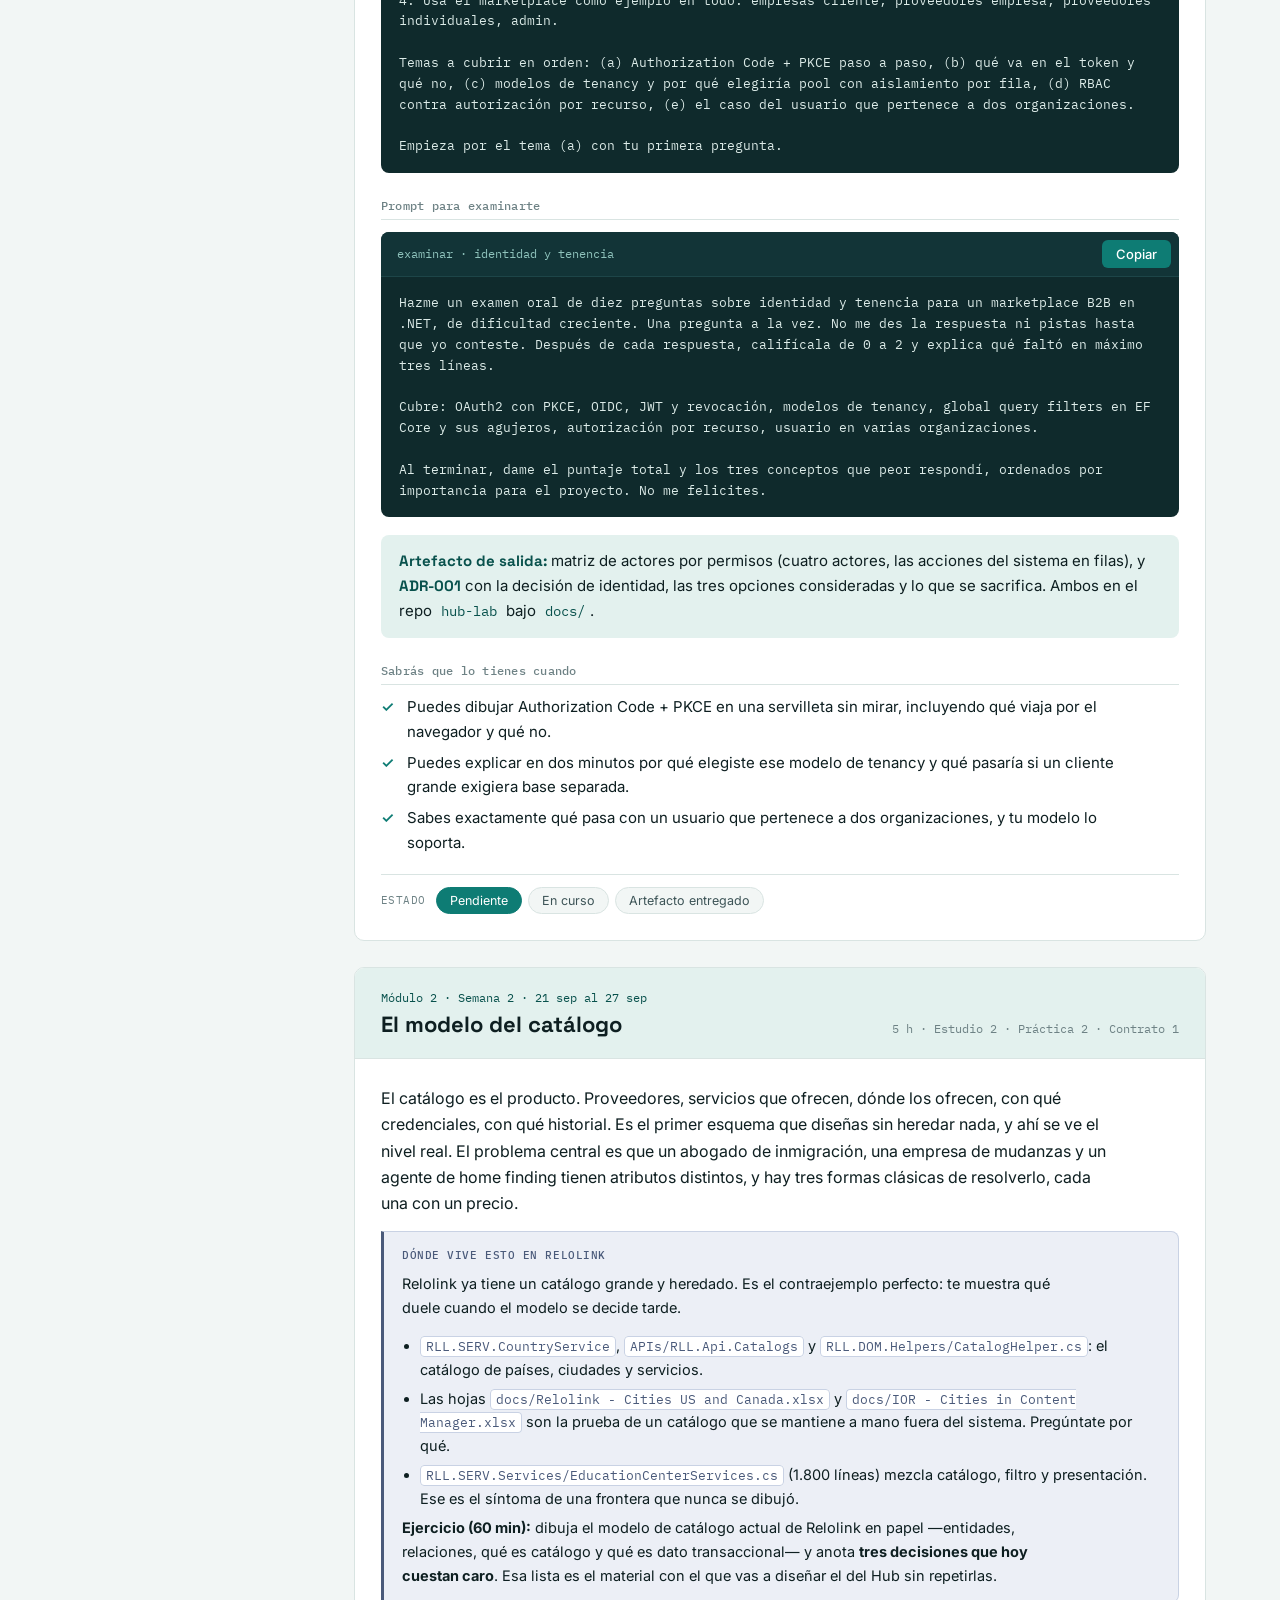
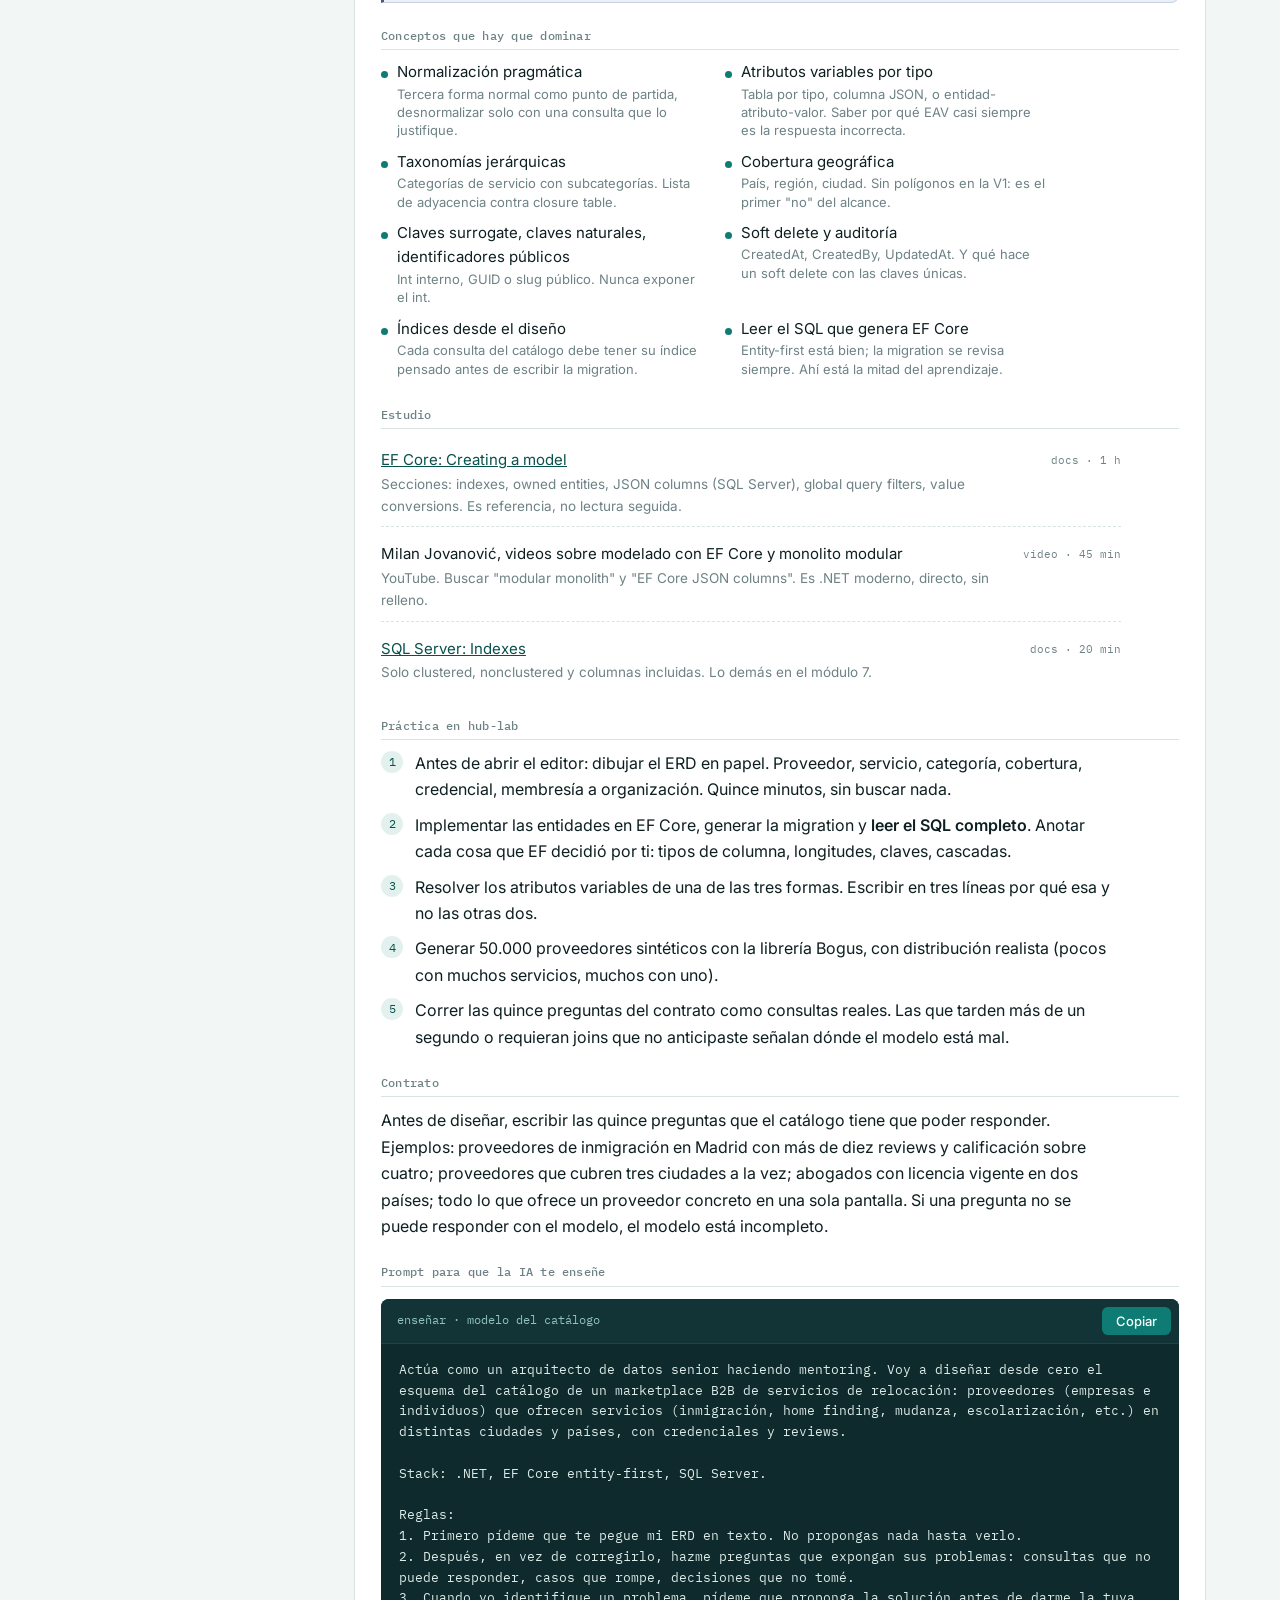
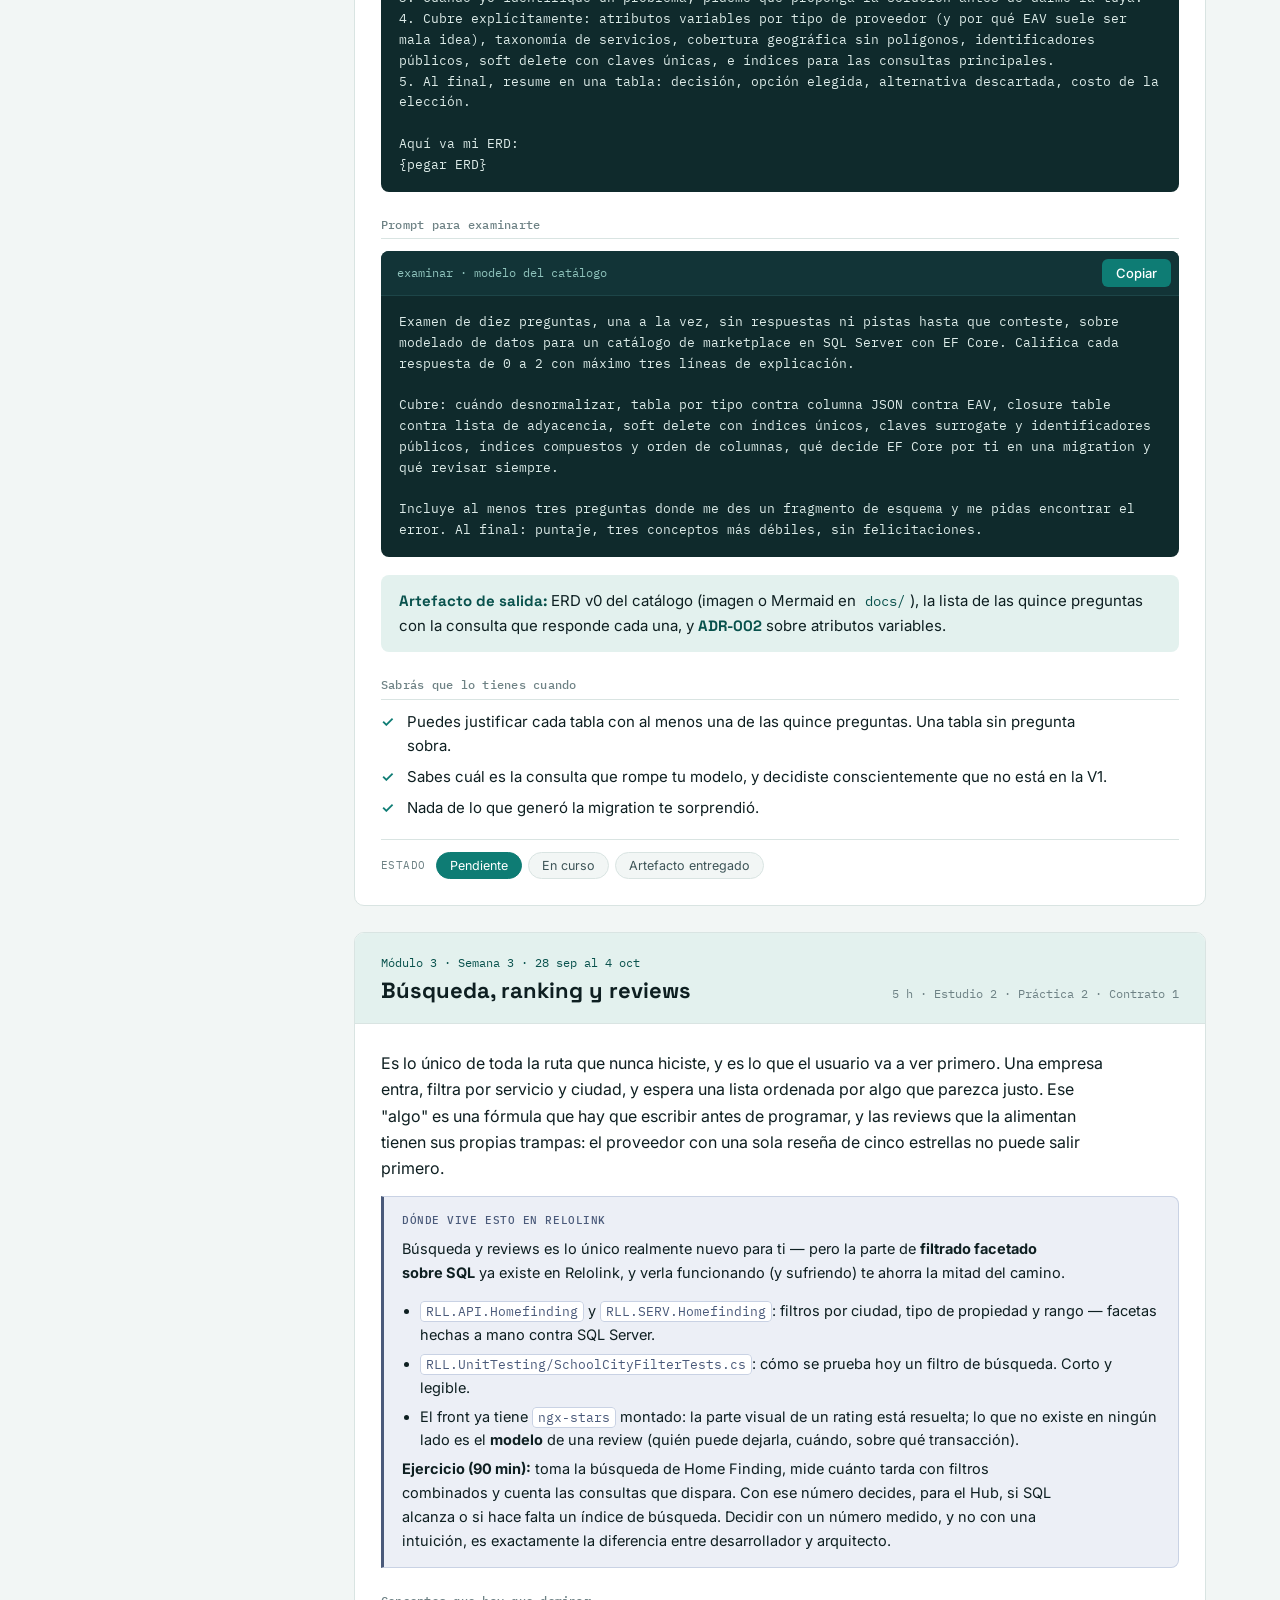
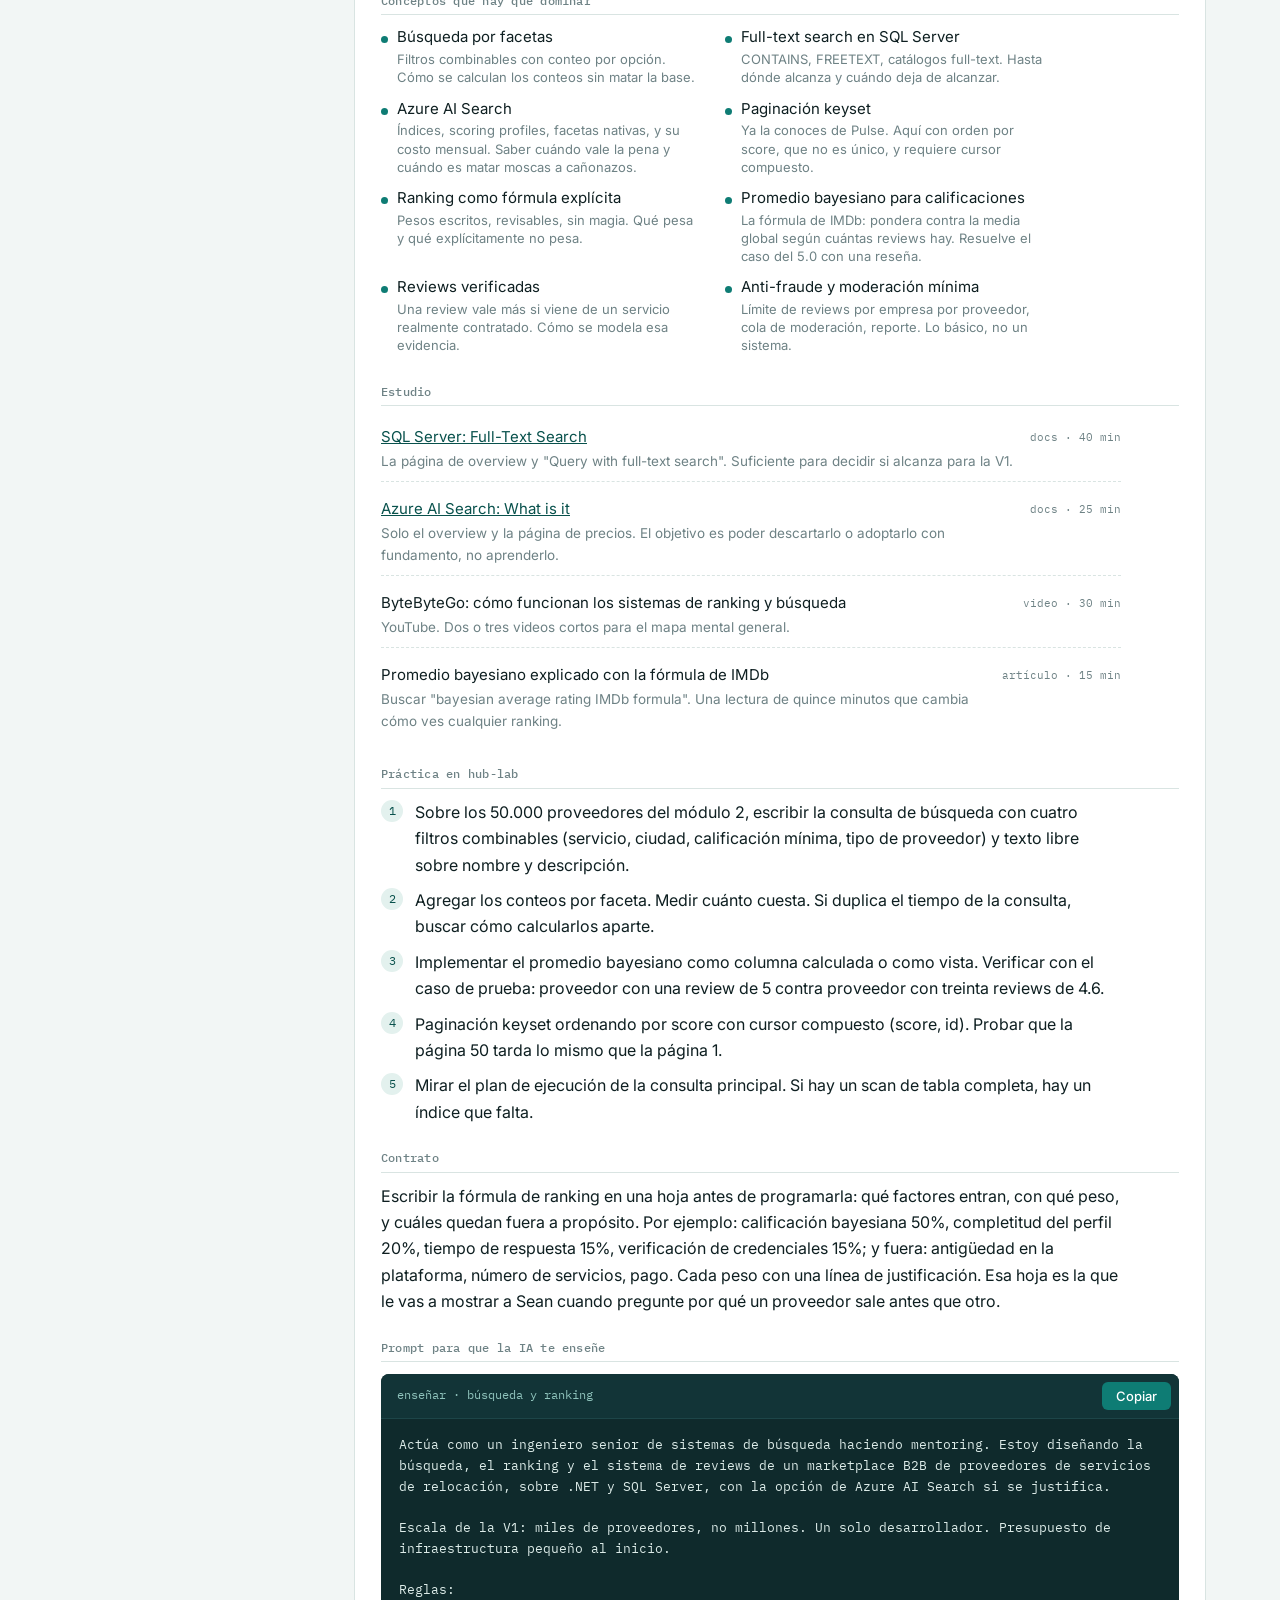
==== commit a61d851a: "Adaptar el sitio a movil A 410px habia scroll horizontal (532px de ancho en arquitectura), un hero d" ====
--- a/arquitectura.html
+++ b/arquitectura.html
@@ -8,7 +8,7 @@
 <link rel="preconnect" href="https://fonts.googleapis.com">
 <link rel="preconnect" href="https://fonts.gstatic.com" crossorigin>
 <link href="https://fonts.googleapis.com/css2?family=Space+Grotesk:wght@500;700&family=Inter:wght@400;500;600&family=IBM+Plex+Mono:wght@400;500&display=swap" rel="stylesheet">
-<link rel="stylesheet" href="assets/app.css?v=2">
+<link rel="stylesheet" href="assets/app.css?v=3">
 </head>
 <body>
 
@@ -18,7 +18,7 @@
     <nav>
       <a href="index.html">Hoy</a>
       <a href="arquitectura.html" aria-current="page">Arquitectura</a>
-      <a href="devops.html">DevOps y Azure</a>
+      <a href="devops.html">DevOps<span class="wide"> y Azure</span></a>
       <a href="repaso.html">Repaso</a>
     </nav>
     <span class="spacer"></span>
@@ -1486,10 +1486,10 @@
 <footer>
   <div class="shell">
     V&iacute;a A &middot; Arquitectura del producto &nbsp;&middot;&nbsp; Documento personal &nbsp;&middot;&nbsp;
-    <a href="index.html">Hoy</a> &middot; <a href="devops.html">DevOps y Azure</a> &middot; <a href="repaso.html">Repaso</a>
+    <a href="index.html">Hoy</a> &middot; <a href="devops.html">DevOps<span class="wide"> y Azure</span></a> &middot; <a href="repaso.html">Repaso</a>
   </div>
 </footer>
 
-<script src="assets/app.js?v=2"></script>
+<script src="assets/app.js?v=3"></script>
 </body>
 </html>
--- a/assets/app.css
+++ b/assets/app.css
@@ -266,3 +266,110 @@
     .sitebar .shell{height:auto;padding-top:8px;padding-bottom:8px}
     .sitebar .pct{display:none}
   }
+
+  /* ==========================================================
+     Movil. Tres problemas medidos a 410px y su arreglo:
+     scroll horizontal por tablas y <code>, hero de 800px+,
+     e indice de hasta 885px antes del contenido.
+     ========================================================== */
+
+  body{-webkit-text-size-adjust:100%}
+  code{overflow-wrap:anywhere}
+  .prompt pre{overflow-wrap:anywhere}
+
+  /* Indice plegable: en escritorio el <details> va siempre abierto
+     y sin cabecera; en movil se cierra y deja de empujar el contenido. */
+  .toc-d>summary{display:none}
+  .toc-d>ol{margin-top:0}
+
+  @media (max-width:640px){
+    .shell{padding:0 18px}
+    main{padding:26px 0 64px}
+    section{padding-top:36px}
+    section>h2{font-size:23px}
+    h3{font-size:18px;margin-top:28px}
+    body{font-size:15.5px}
+    p,ul,ol{max-width:none}
+
+    /* --- Barra de sitio: marca arriba, navegacion debajo en una fila --- */
+    .sitebar .shell{padding-top:7px;padding-bottom:7px;gap:4px}
+    .sitebar .brand{margin-right:0;width:100%}
+    .sitebar nav{width:100%;gap:0}
+    .sitebar nav a{padding:6px 10px;font-size:13px}
+    .sitebar nav a .wide{display:none}
+
+    /* --- Hero: de ~820px a ~400px --- */
+    header.hero{padding-top:34px}
+    header.hero h1{font-size:clamp(26px,7.4vw,34px);max-width:none}
+    header.hero p.lede{font-size:15.5px;margin-top:14px}
+    .budget{grid-template-columns:1fr;margin-top:30px}
+    .budget>div{padding:14px 18px;display:grid;grid-template-columns:auto 1fr;gap:0 16px;align-items:baseline}
+    .budget .k{font-size:22px}
+    .budget .l{margin-top:0;font-size:13.5px}
+
+    /* --- Indice plegado --- */
+    nav.toc{padding:18px 0 4px;border-bottom:none}
+    .toc-d{background:var(--surface);border:1px solid var(--line);border-radius:var(--radius)}
+    .toc-d>summary{display:block;padding:13px 18px;font-size:14.5px;color:var(--ink)}
+    .toc-d>summary::before{content:"+ ";color:var(--teal);font-family:'IBM Plex Mono',monospace}
+    .toc-d[open]>summary{border-bottom:1px solid var(--line)}
+    .toc-d[open]>summary::before{content:"\2013 "}
+    .toc-d>ol{padding:8px 10px 12px}
+
+    /* --- Tablas apiladas: cada fila es una tarjeta, cada celda su etiqueta.
+           Elimina el scroll horizontal sin encoger el texto. --- */
+    table{display:block;background:transparent;margin:14px 0}
+    thead{display:none}
+    tbody,tr,td{display:block;width:auto}
+    tr{background:var(--surface);border:1px solid var(--line);border-radius:8px;margin-bottom:10px}
+    td{border-bottom:1px dashed var(--line);padding:10px 15px}
+    tbody tr td:last-child{border-bottom:none}
+    td::before{content:attr(data-l);display:block;font-family:'IBM Plex Mono',monospace;font-size:10.5px;letter-spacing:.06em;color:var(--muted);text-transform:uppercase;margin-bottom:3px}
+    td[data-l=""]::before,td:not([data-l])::before{display:none}
+    .timeline{border:0;background:transparent;overflow:visible}
+    .timeline table{margin:0}
+    .timeline td:first-child{width:auto;color:var(--ink-soft);font-weight:500;background:var(--paper)}
+    .timeline tr.now{border-color:var(--teal);box-shadow:0 0 0 1px var(--teal)}
+    .timeline tr.now td:first-child{background:var(--teal-wash);color:var(--teal-deep)}
+
+    /* --- Contenedores: menos aire lateral, mismo ritmo vertical --- */
+    .card,.flag,.stop{padding:16px 17px}
+    .module-body{padding:6px 16px 20px}
+    .module-head{padding:16px 17px}
+    .module-head h3{font-size:19px}
+    .rcard .r-body{padding:4px 16px 20px}
+    .rcard>.r-head{padding:14px 17px}
+    .anchor{padding:13px 15px}
+    .drill,.artifact{padding:13px 15px}
+    .bridge{padding:11px 14px}
+    .today .t-body{padding:17px 17px}
+    .today .t-head{padding:9px 17px}
+    .via{padding:17px 18px}
+    .toolbar,.legend{padding:12px 14px}
+
+    /* --- Prompts: caben sin achicar el texto a nivel ilegible --- */
+    .prompt pre{font-size:12px;padding:13px 14px;line-height:1.55}
+    .prompt .bar{padding:7px 7px 7px 13px;flex-wrap:wrap;gap:6px}
+    .prompt .bar span{font-size:11px}
+
+    /* --- Pestanas de la via B: caben las tres en una fila --- */
+    .tabs button{padding:9px 11px;font-size:13px}
+
+    /* --- Formularios: 16px evita el zoom automatico al enfocar --- */
+    input,textarea,select{font-size:16px !important}
+    #bitacora-out,#export-out{font-size:12.5px !important}
+    .btn{padding:9px 15px}
+    .state{gap:5px}
+    .state button{padding:6px 11px;font-size:12px}
+
+    /* --- Listas y pasos --- */
+    ol.steps li,ol.clicks li,ol.diag li{font-size:15px}
+    .concepts li small{font-size:12.5px}
+    .res li{padding:10px 0}
+  }
+
+  @media (max-width:400px){
+    .shell{padding:0 16px}
+    .sitebar nav a{padding:6px 8px;font-size:12.5px}
+    .prompt pre{font-size:11.5px}
+  }
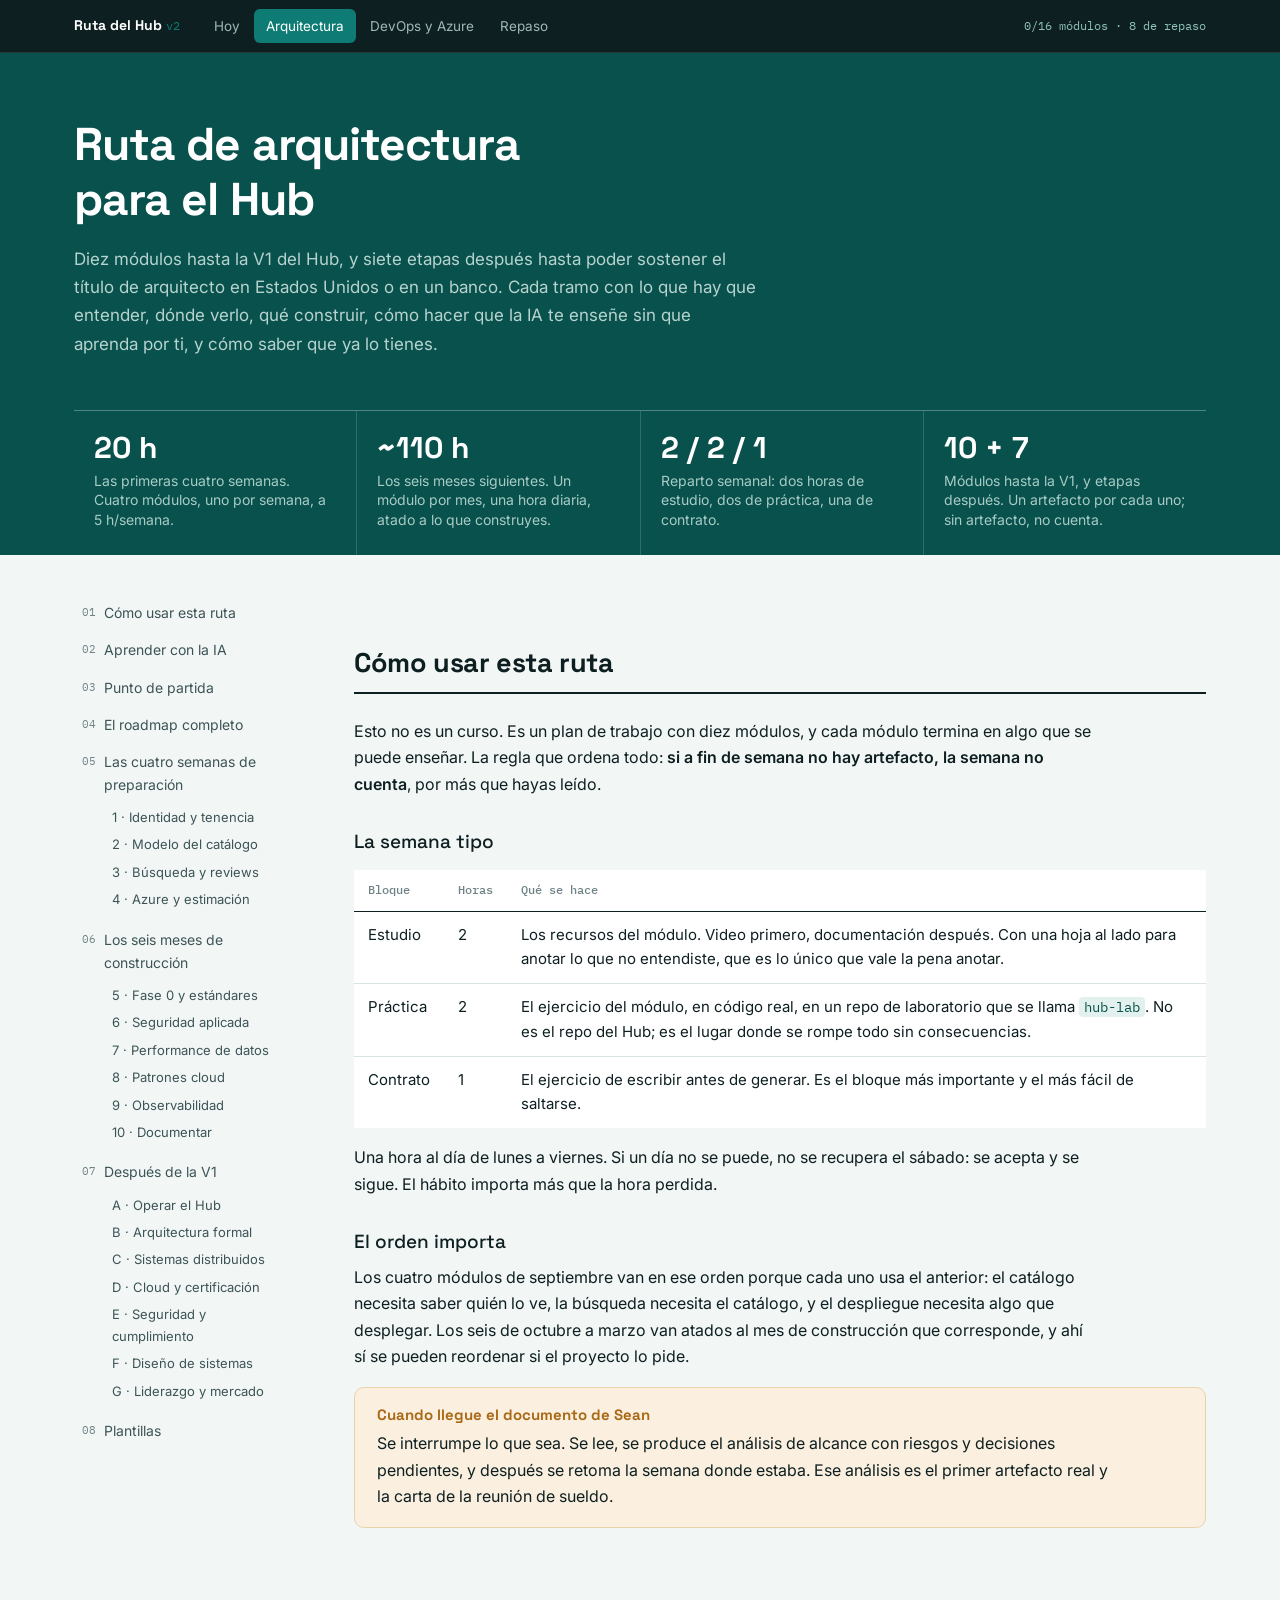
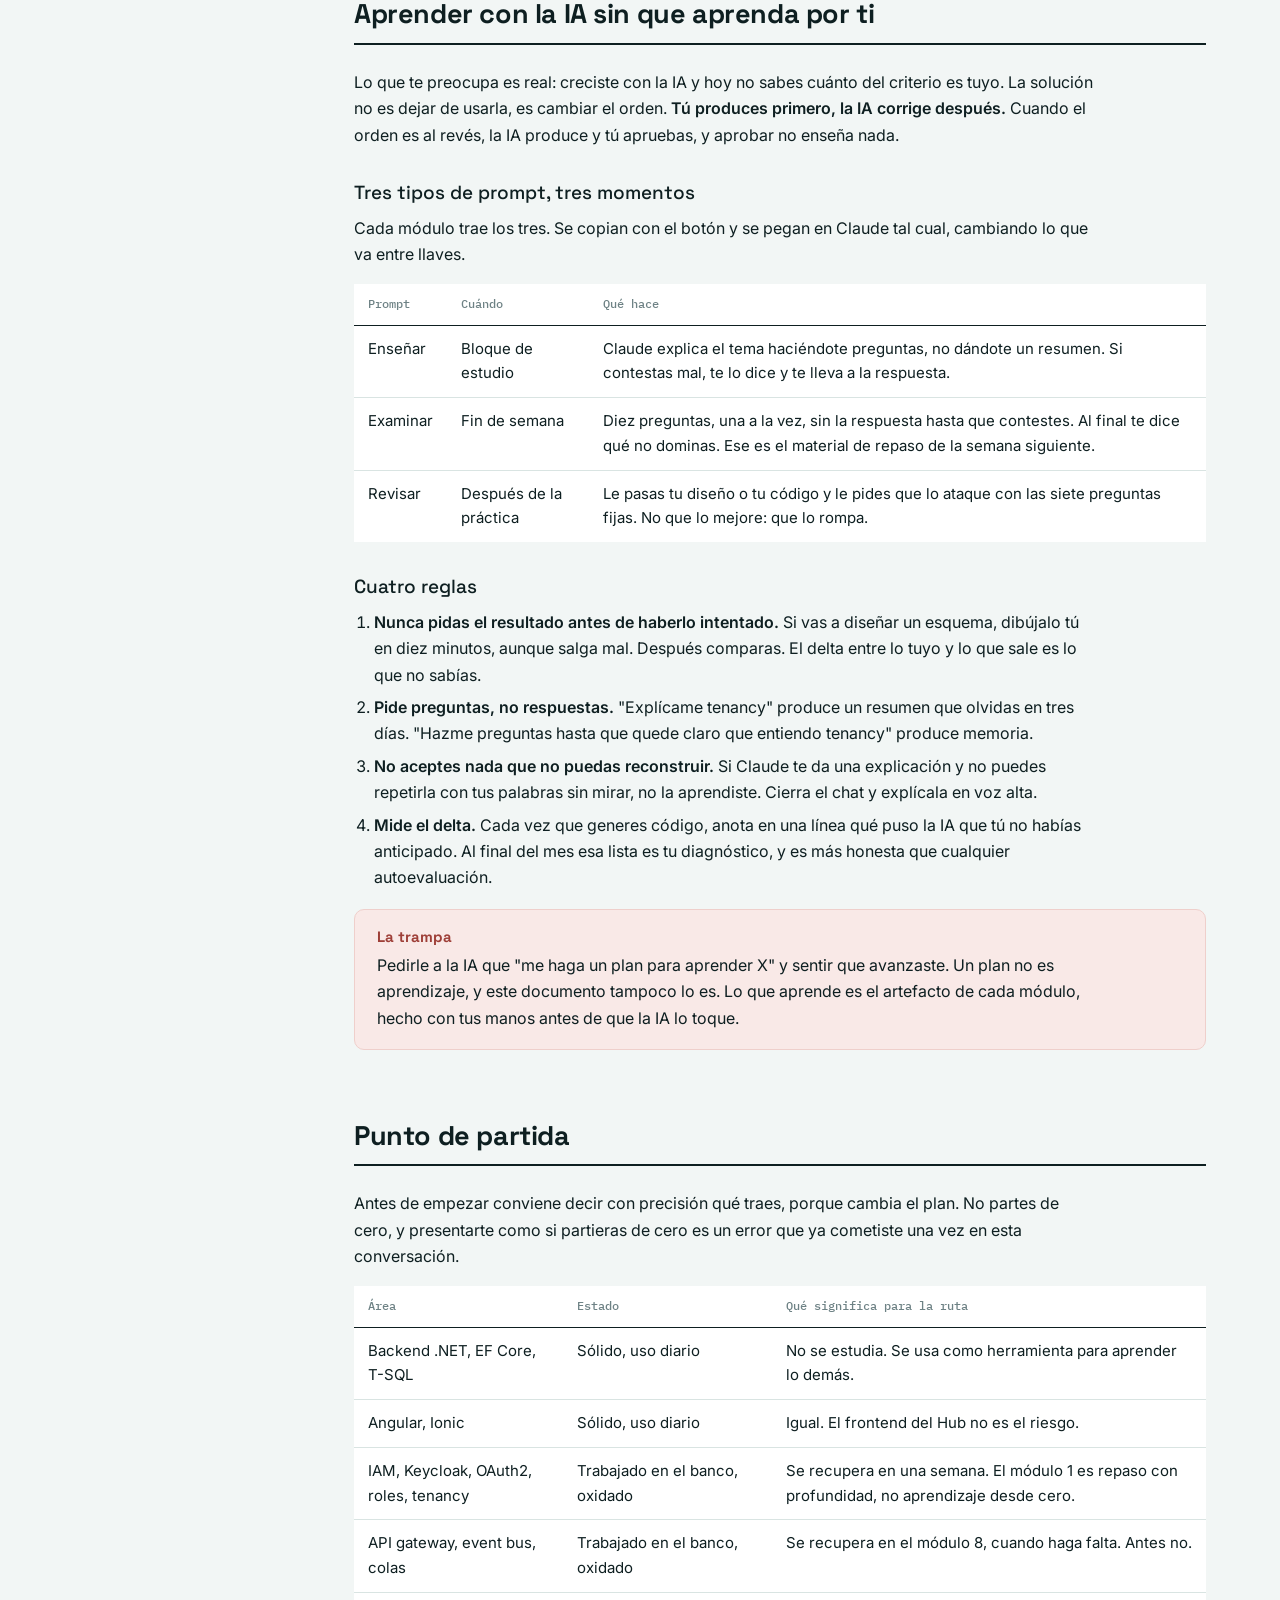
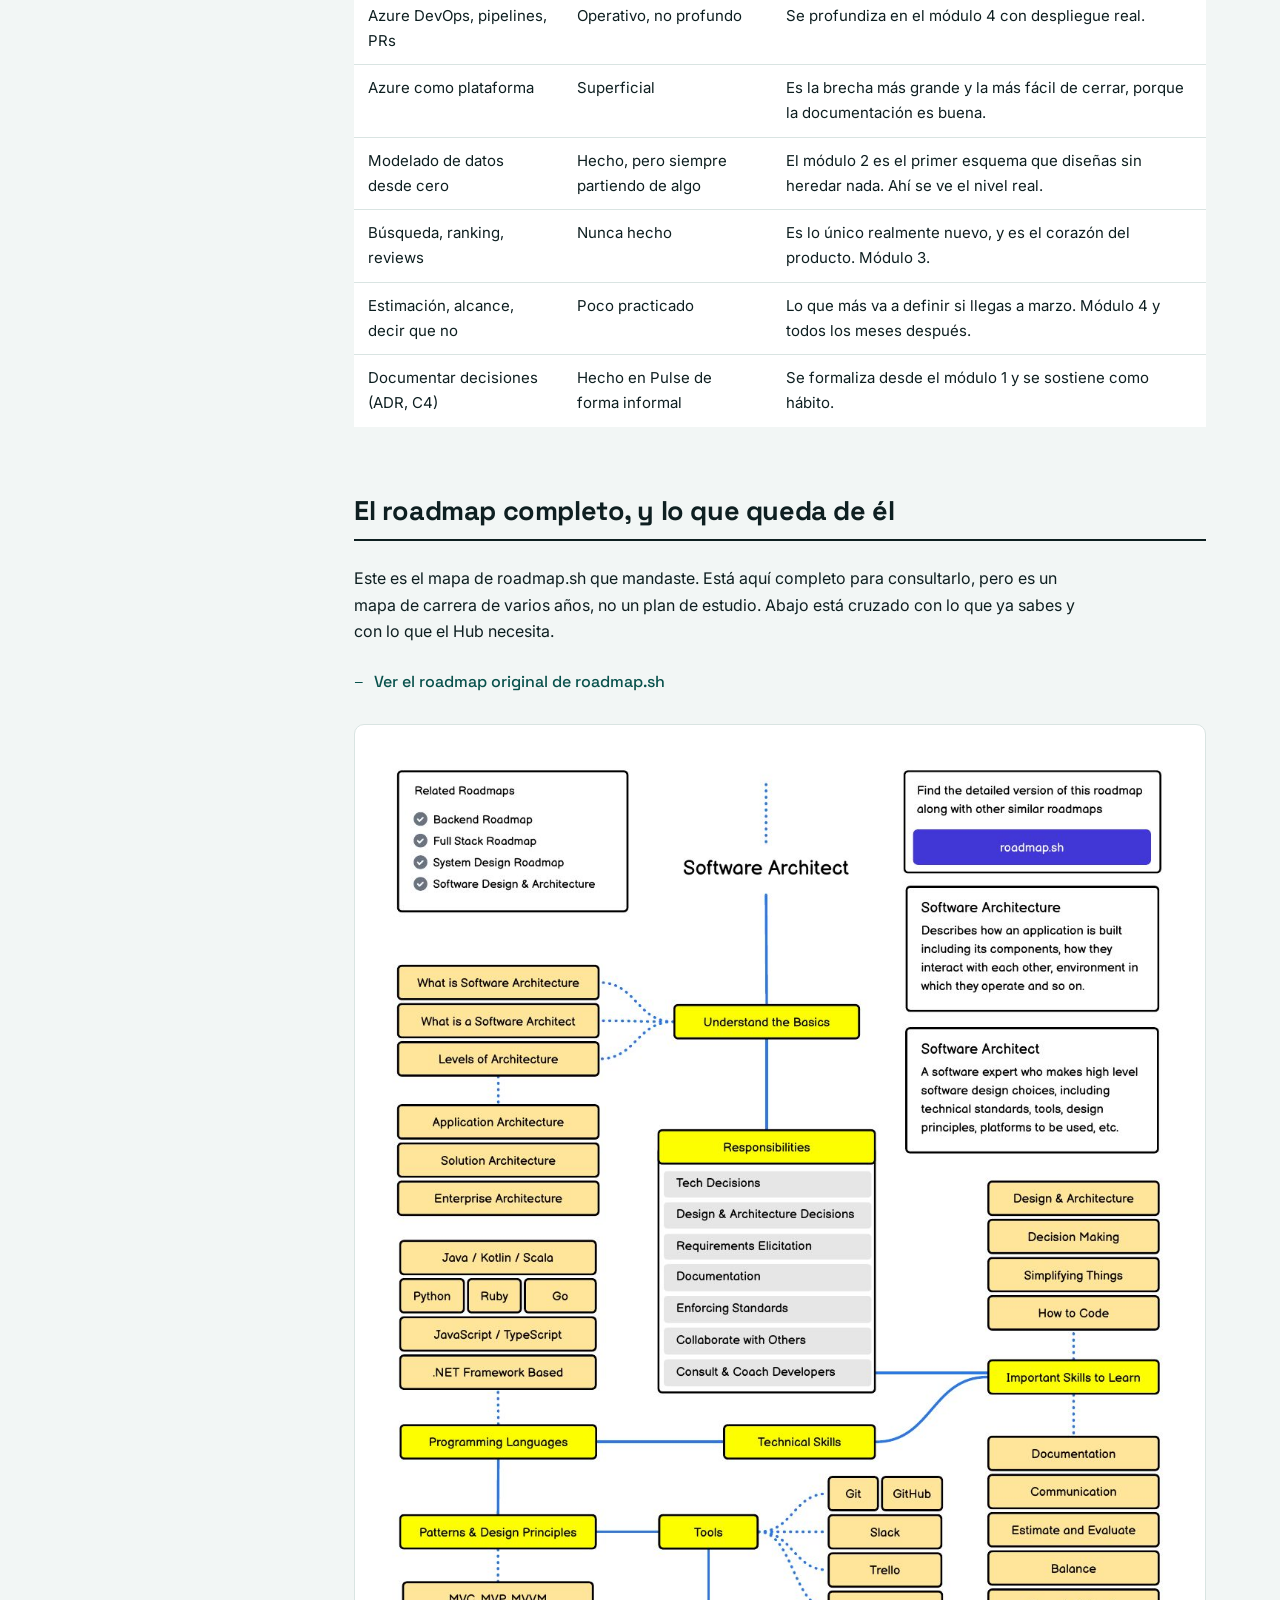
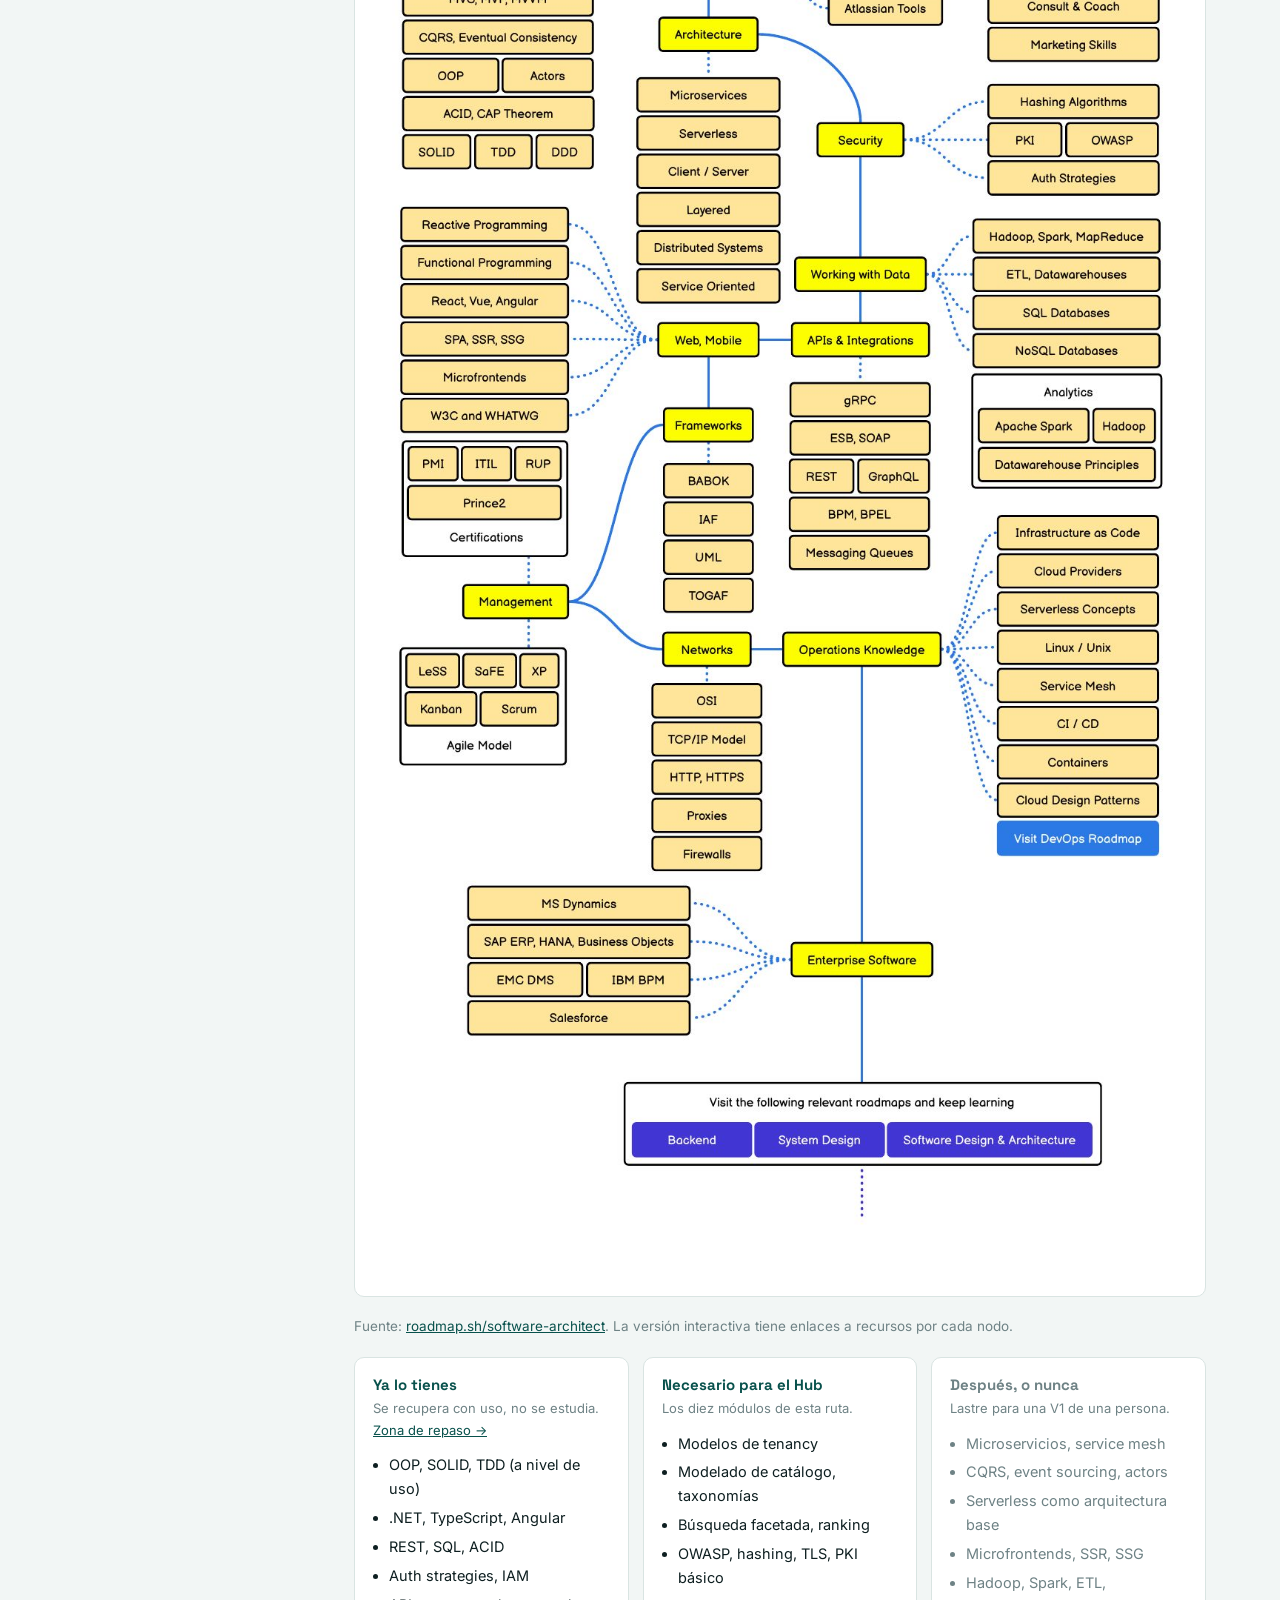
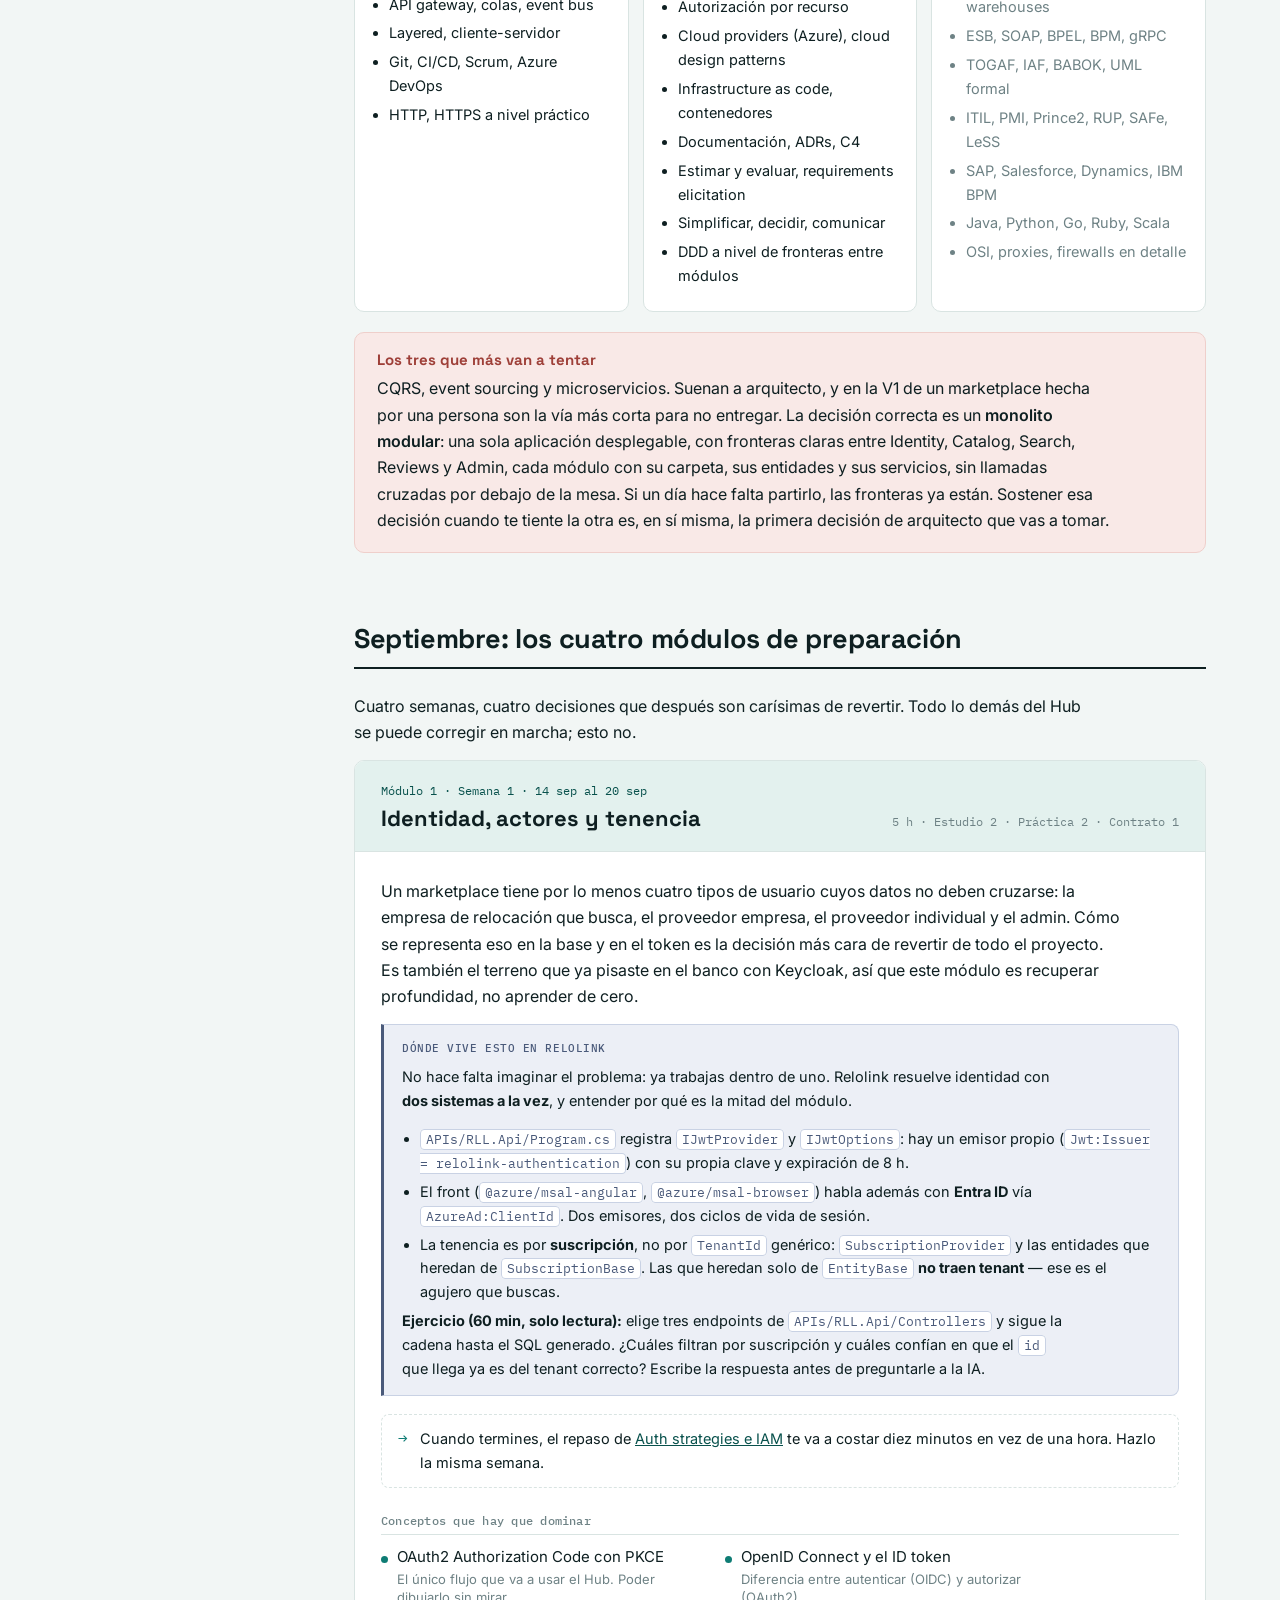
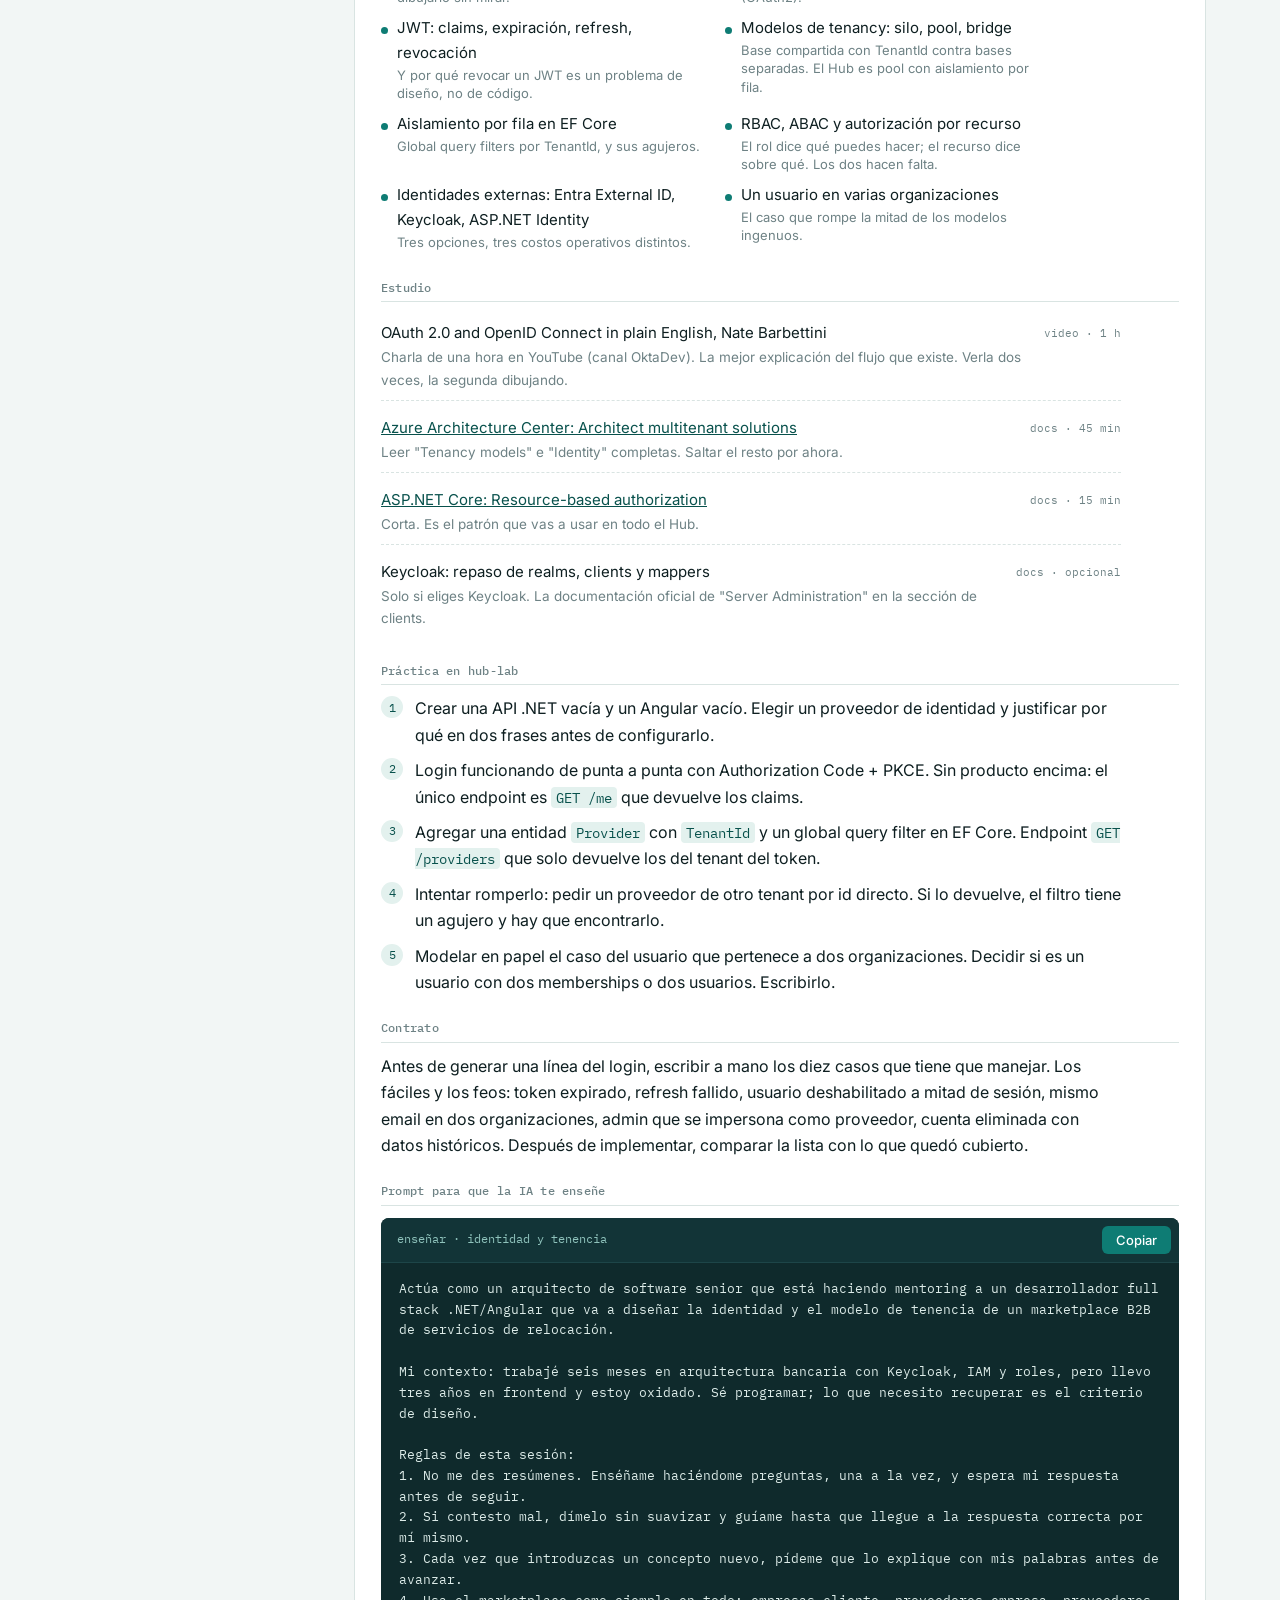
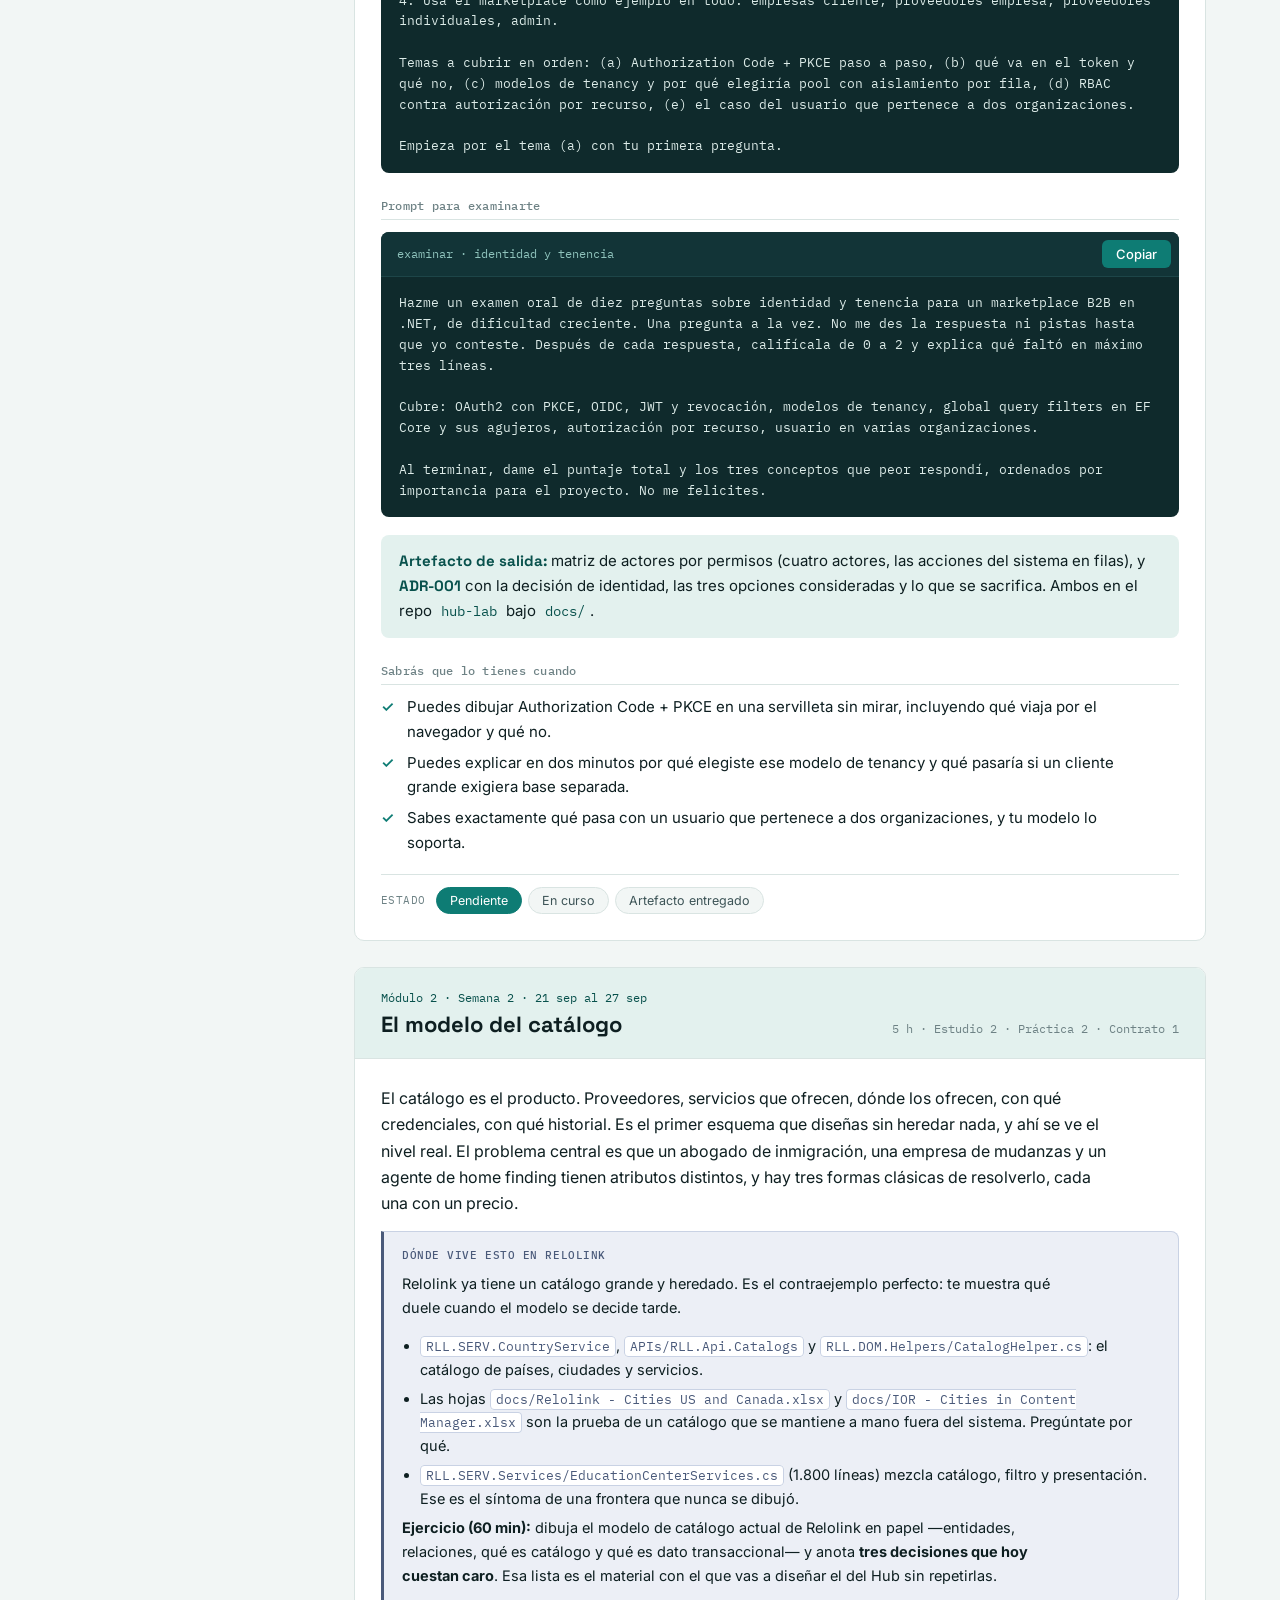
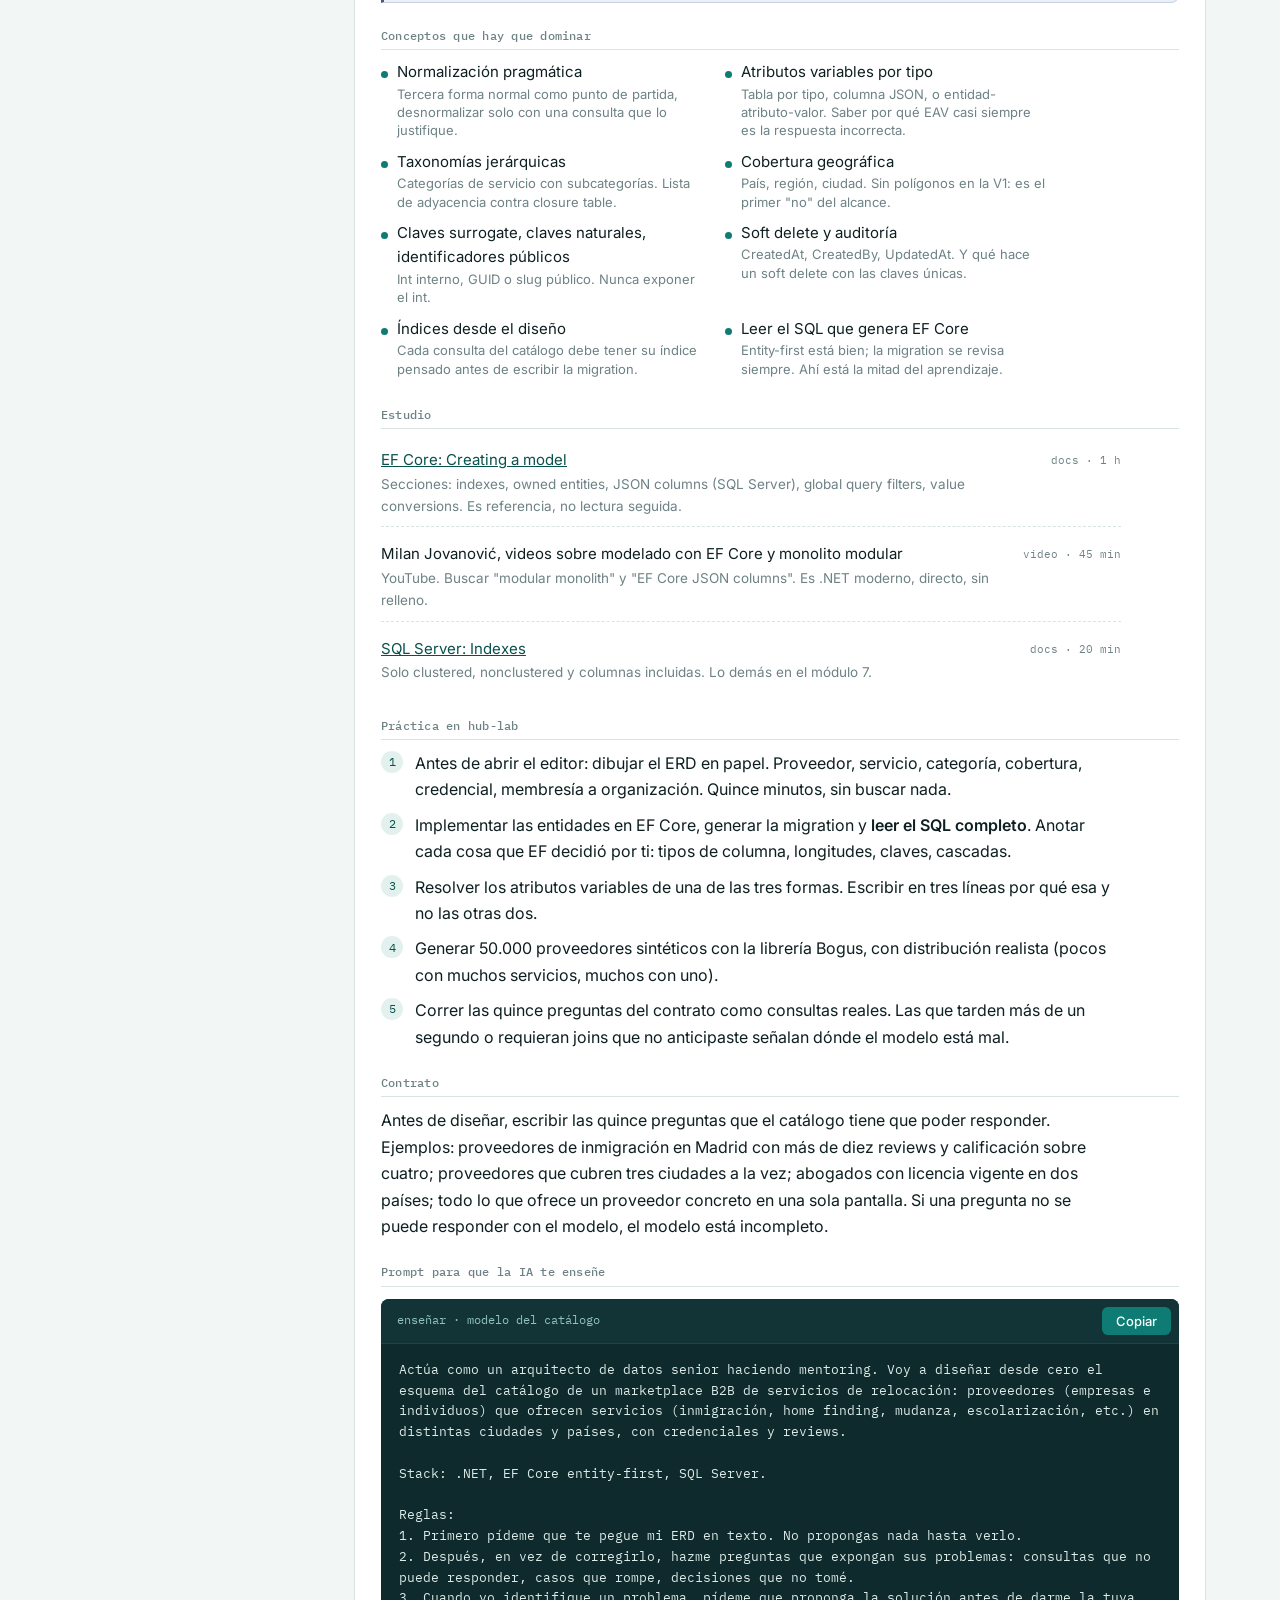
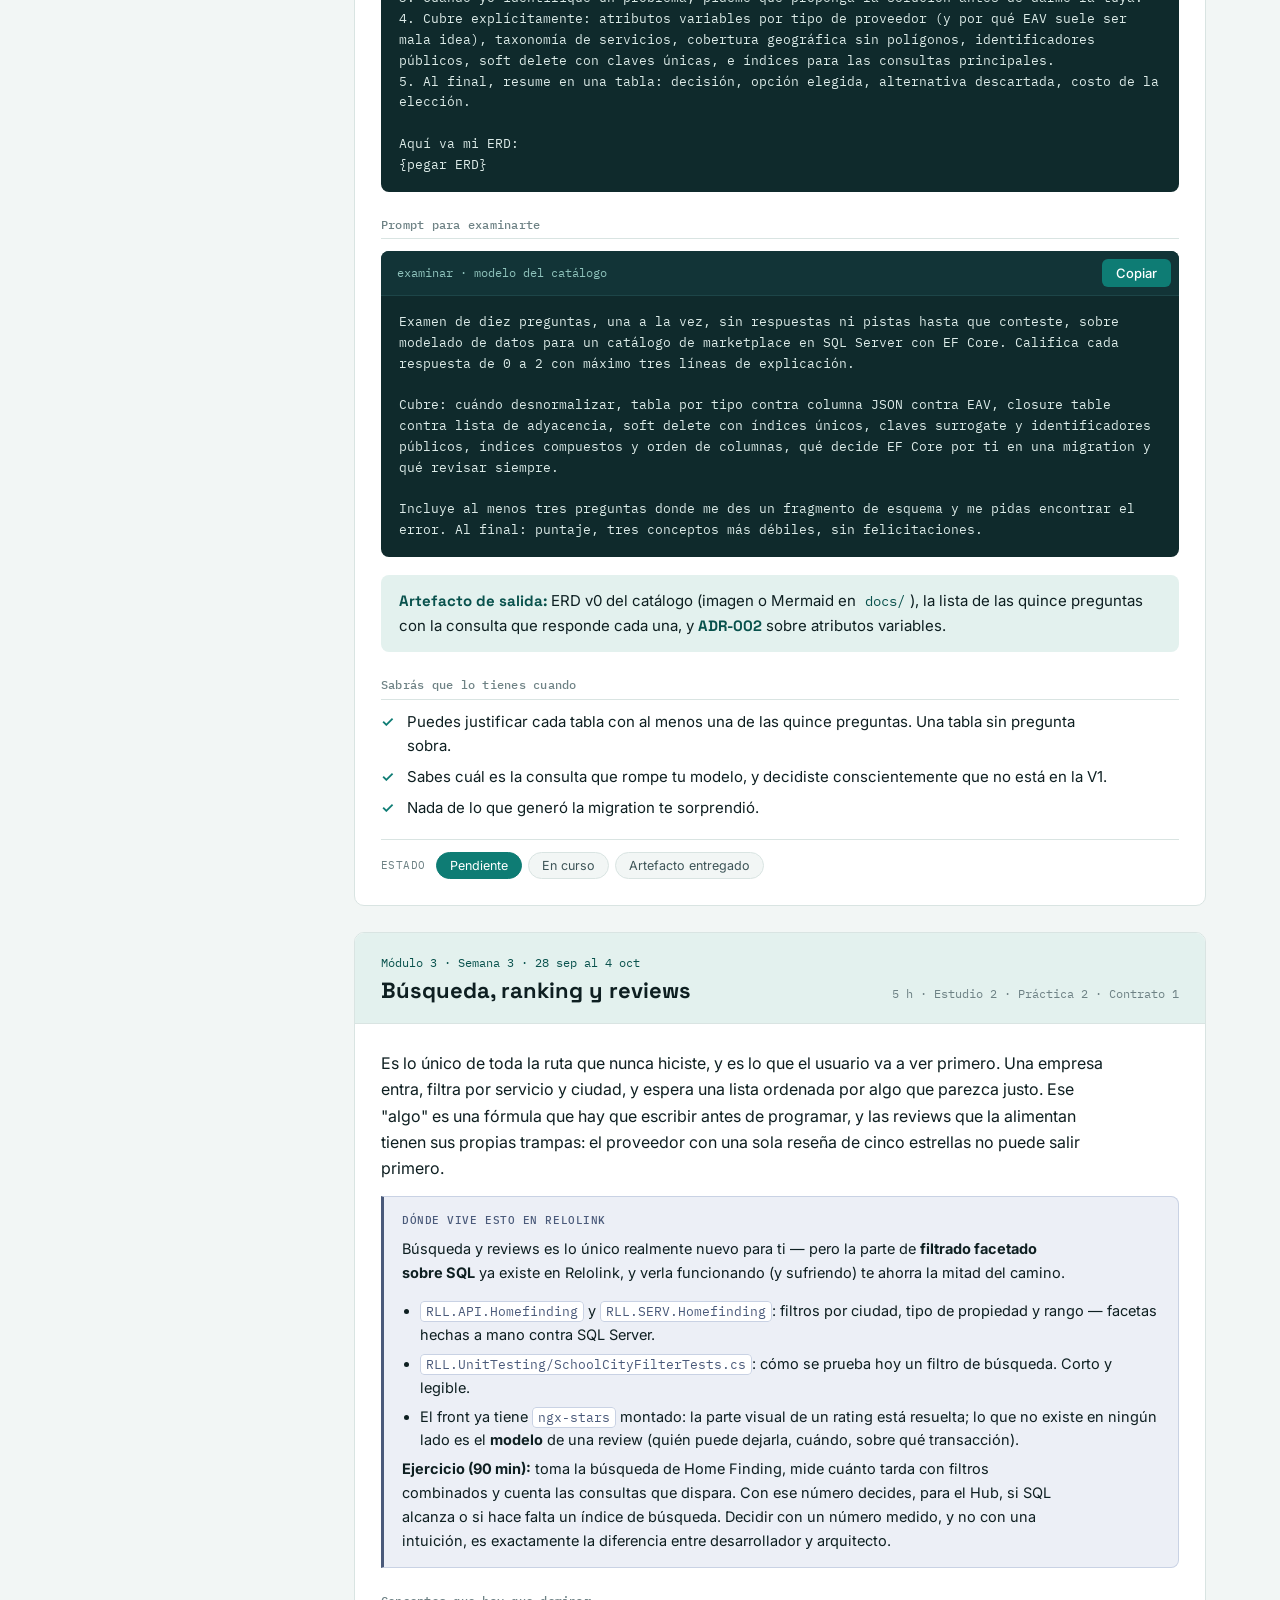
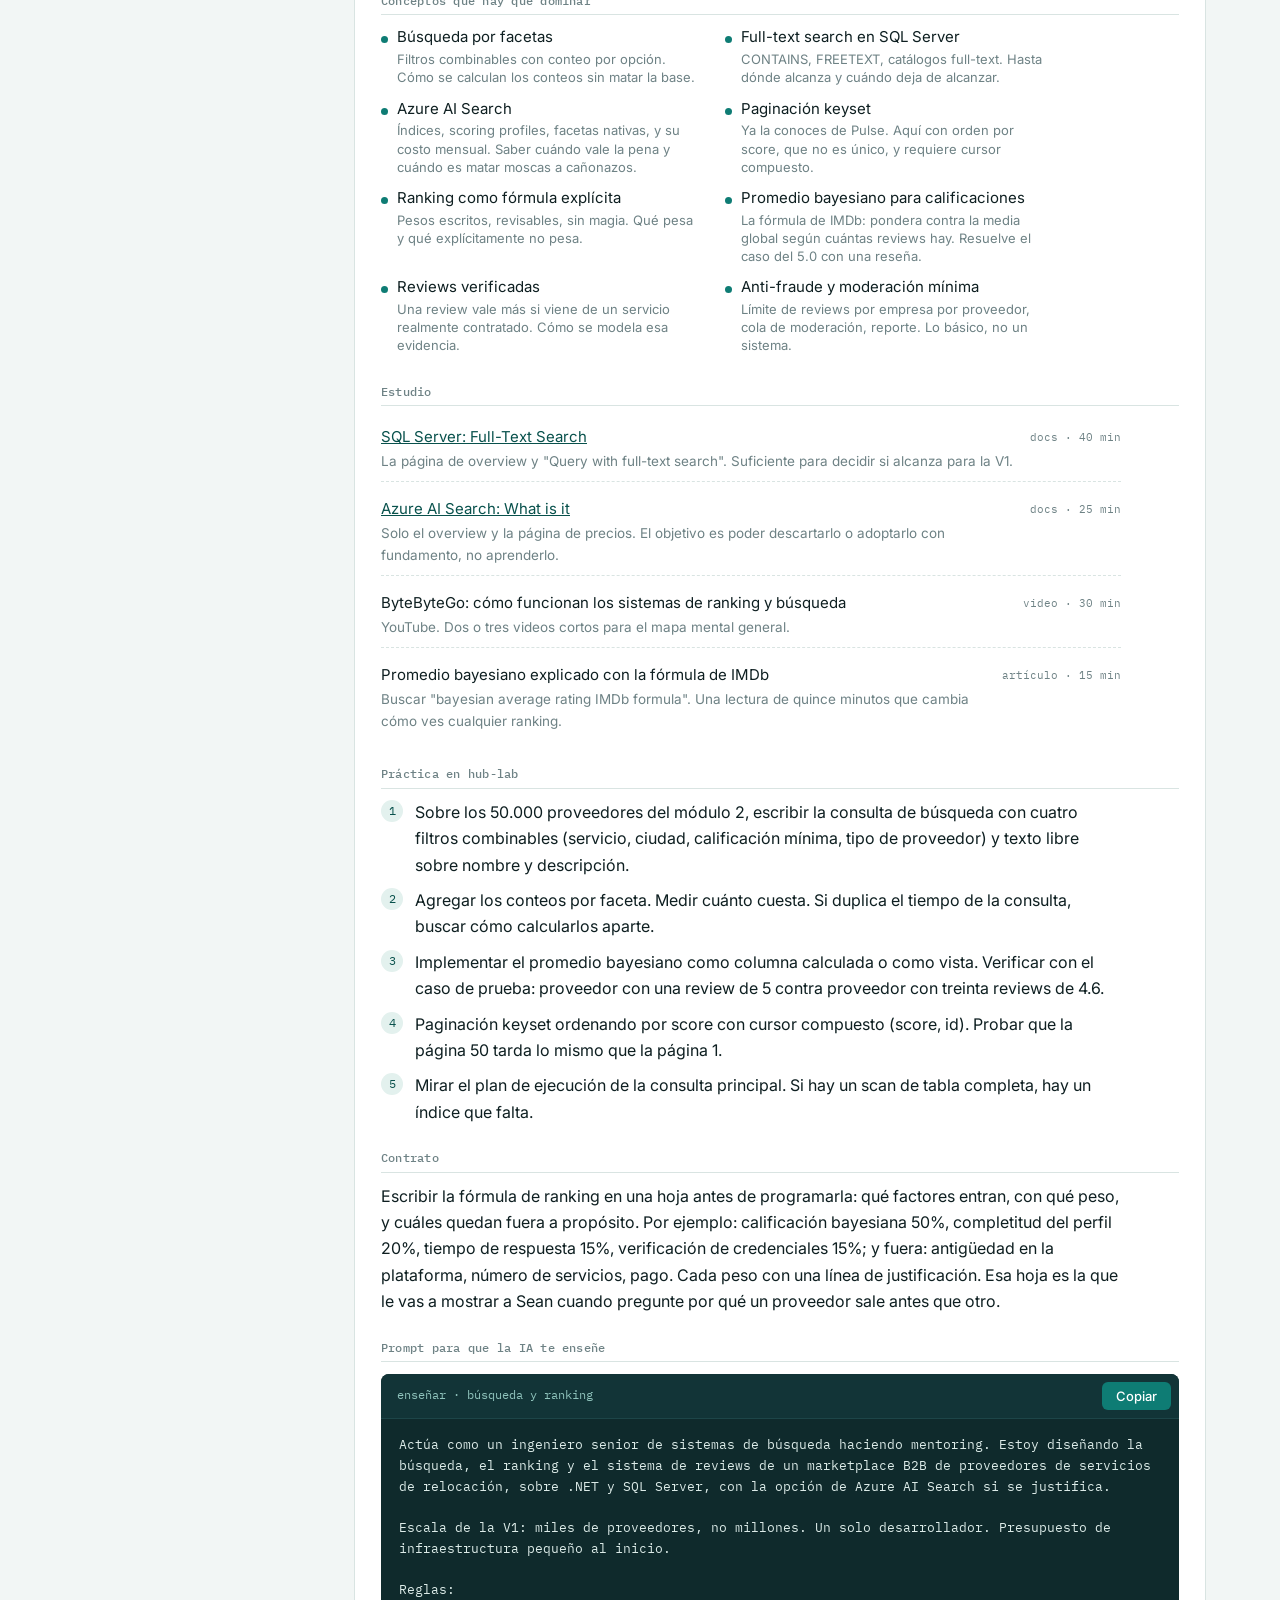
==== commit 107e11a7: "Subir el panel del dia por encima de la portada en movil y corregir los anclajes bajo la barra pegaj" ====
--- a/arquitectura.html
+++ b/arquitectura.html
@@ -8,7 +8,7 @@
 <link rel="preconnect" href="https://fonts.googleapis.com">
 <link rel="preconnect" href="https://fonts.gstatic.com" crossorigin>
 <link href="https://fonts.googleapis.com/css2?family=Space+Grotesk:wght@500;700&family=Inter:wght@400;500;600&family=IBM+Plex+Mono:wght@400;500&display=swap" rel="stylesheet">
-<link rel="stylesheet" href="assets/app.css?v=3">
+<link rel="stylesheet" href="assets/app.css?v=4">
 </head>
 <body>
 
@@ -1490,6 +1490,6 @@
   </div>
 </footer>
 
-<script src="assets/app.js?v=3"></script>
+<script src="assets/app.js?v=4"></script>
 </body>
 </html>
--- a/assets/app.css
+++ b/assets/app.css
@@ -373,3 +373,14 @@
     .sitebar nav a{padding:6px 8px;font-size:12.5px}
     .prompt pre{font-size:11.5px}
   }
+
+  /* --- El panel del dia, reubicado arriba en movil --- */
+  #hoy-mobile:empty{display:none}
+  #hoy-mobile{padding-top:0}
+  #hoy-mobile>#hoy{padding-top:20px;padding-bottom:4px}
+
+  @media (max-width:640px){
+    /* La barra pegajosa mide ~78px en movil: los anclajes tienen que
+       dejarle sitio o el titulo del modulo queda oculto debajo. */
+    section,article.module,.rcard{scroll-margin-top:88px}
+  }
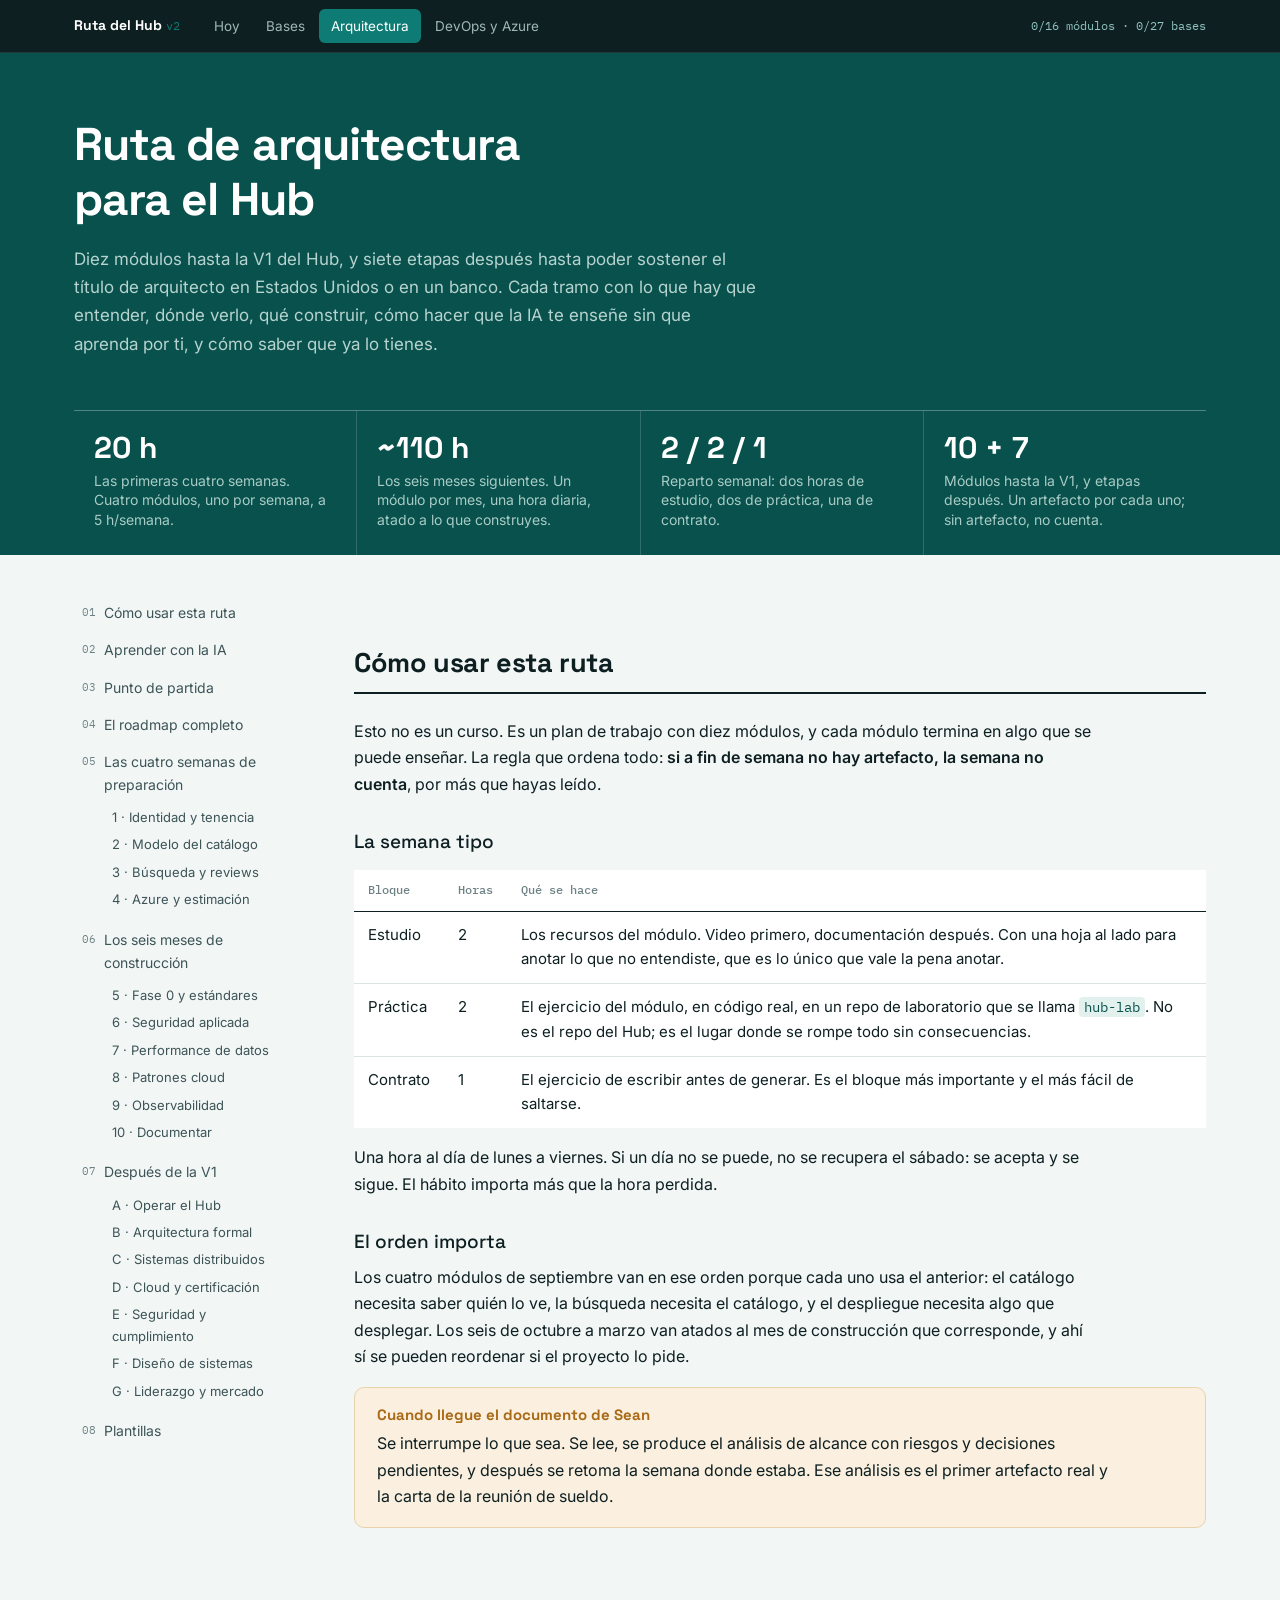
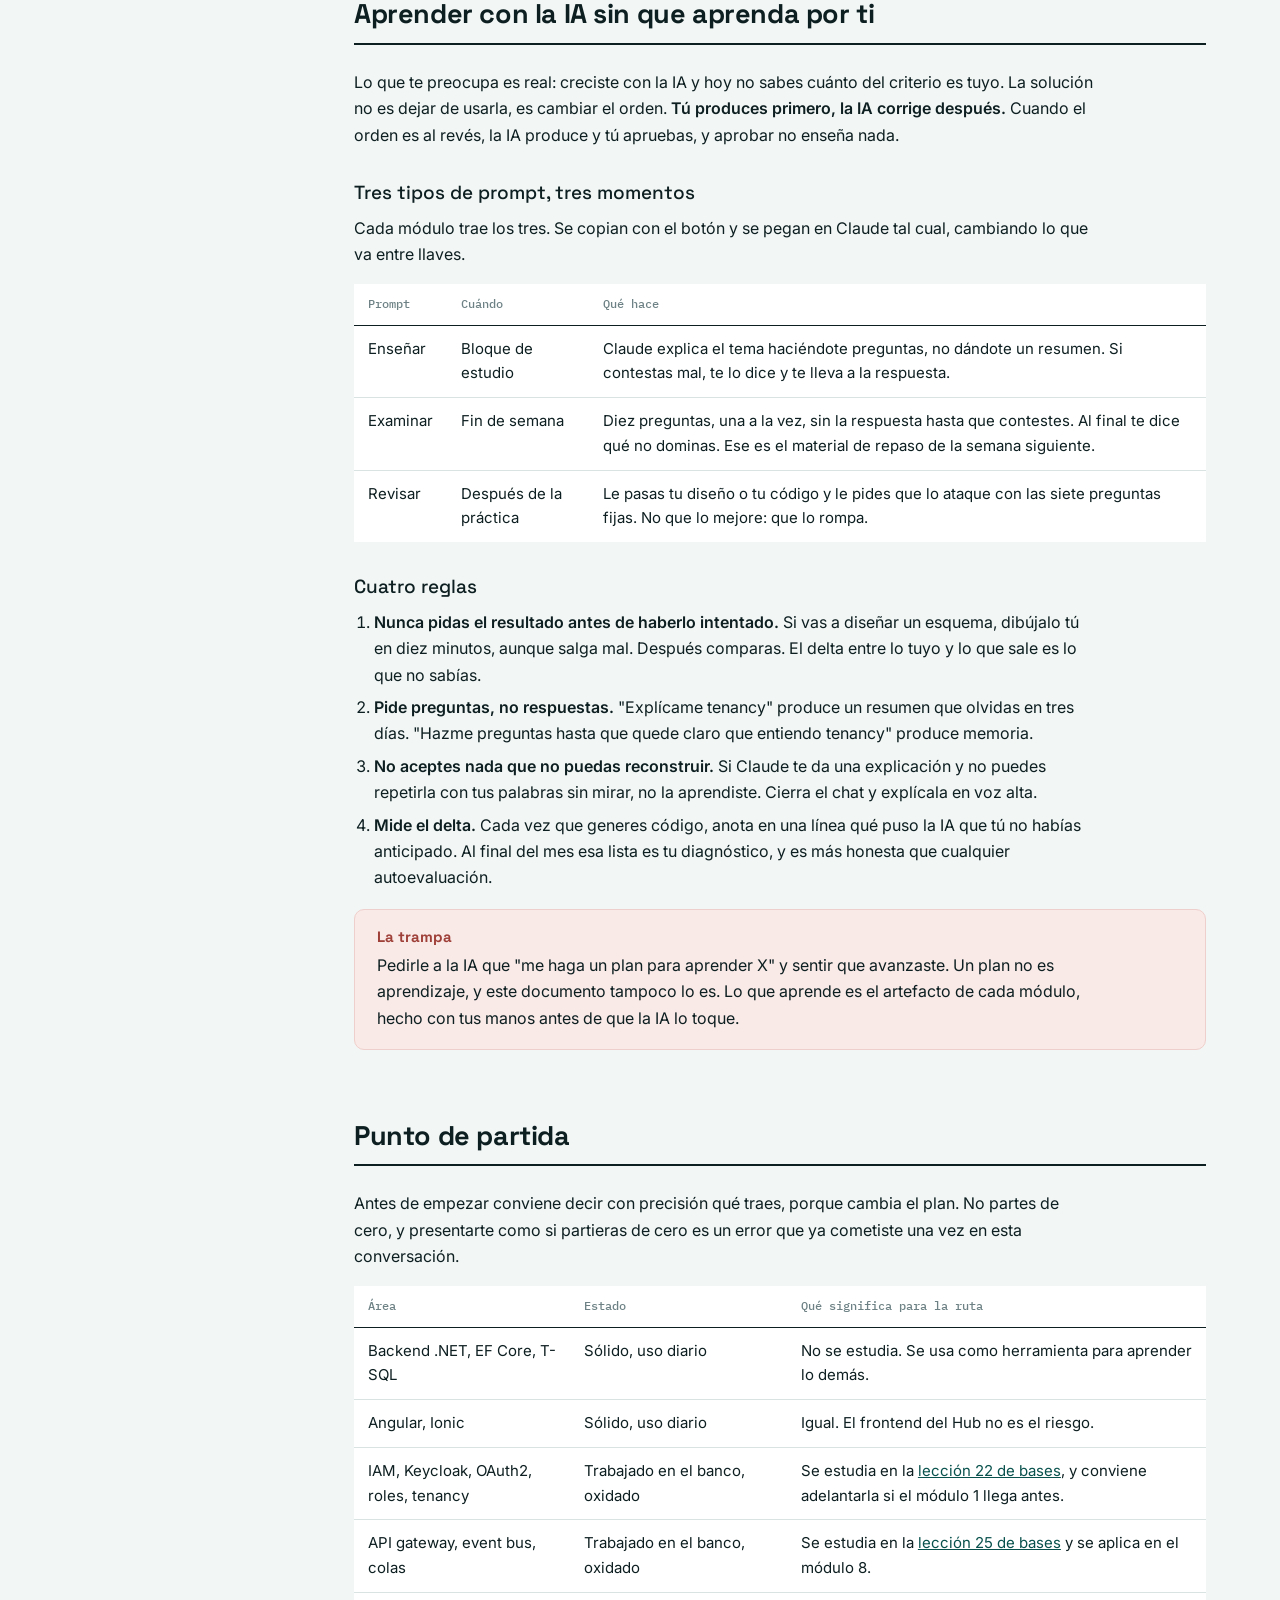
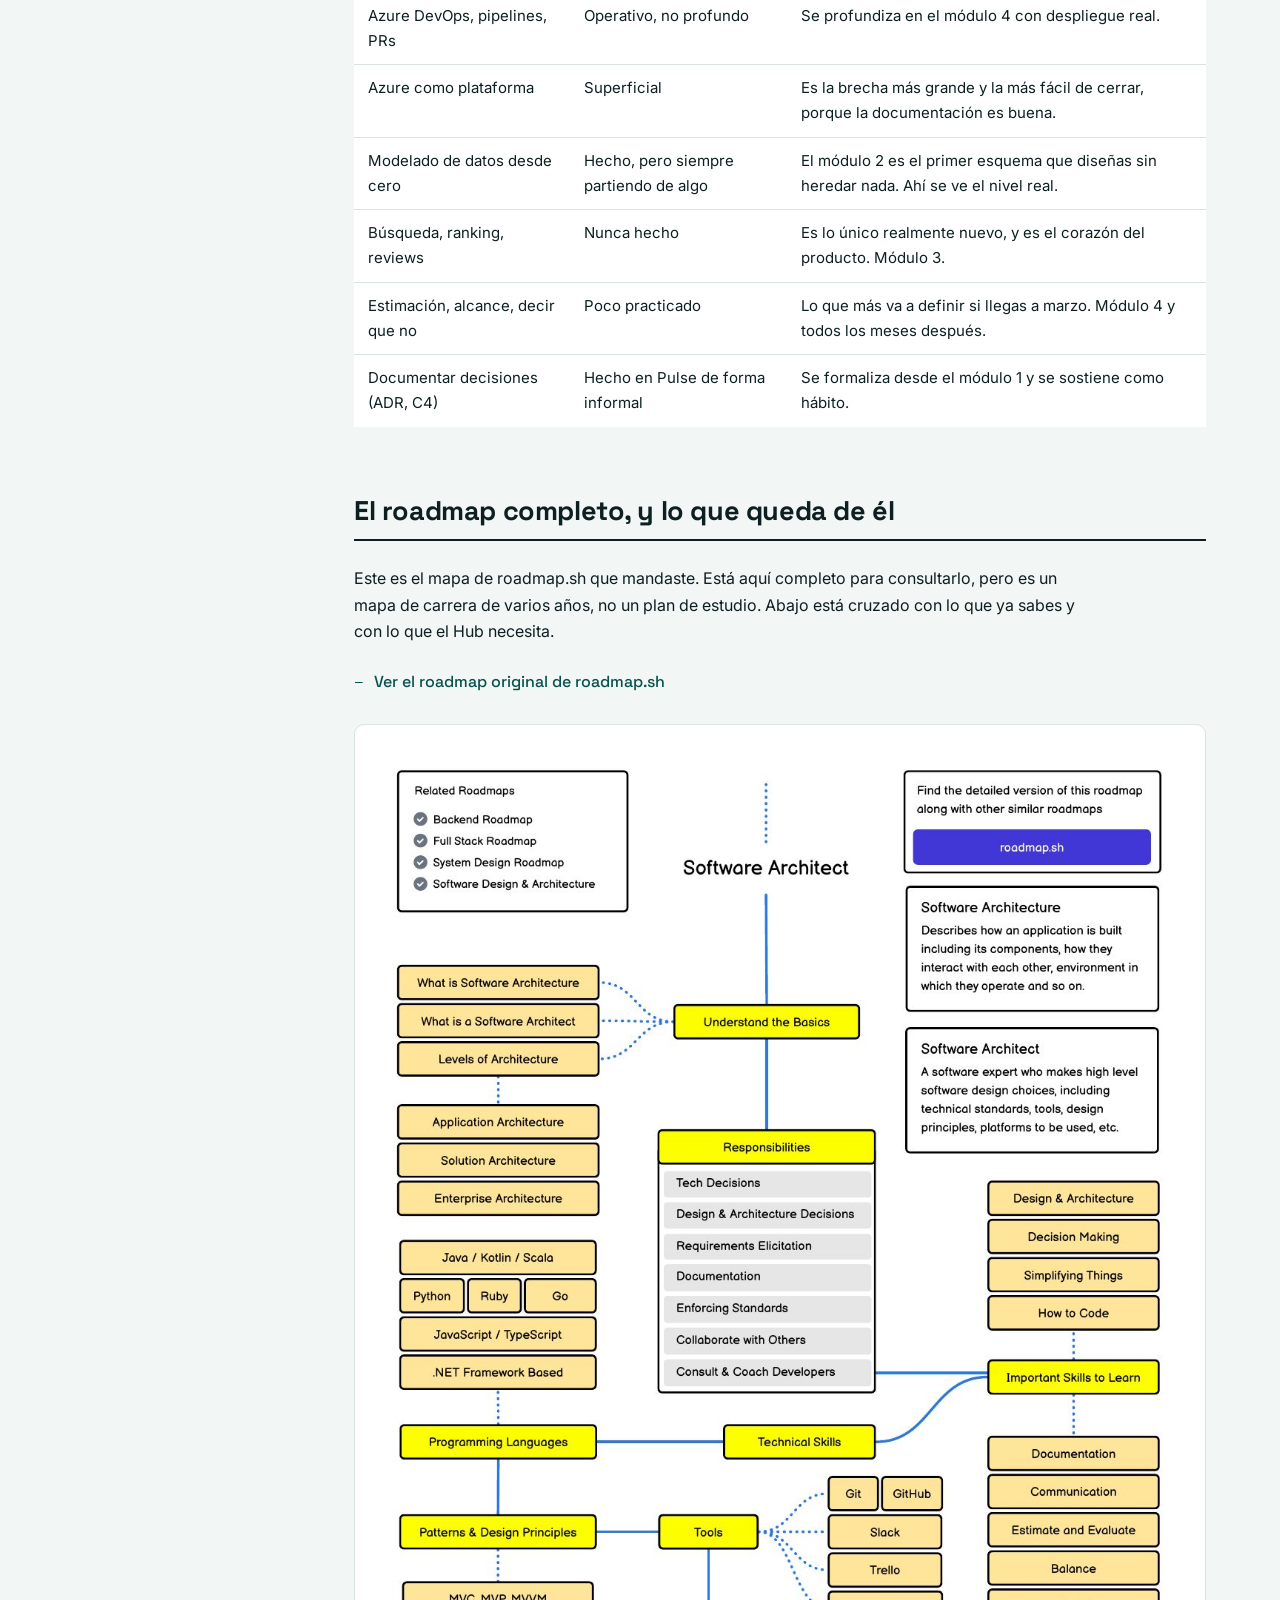
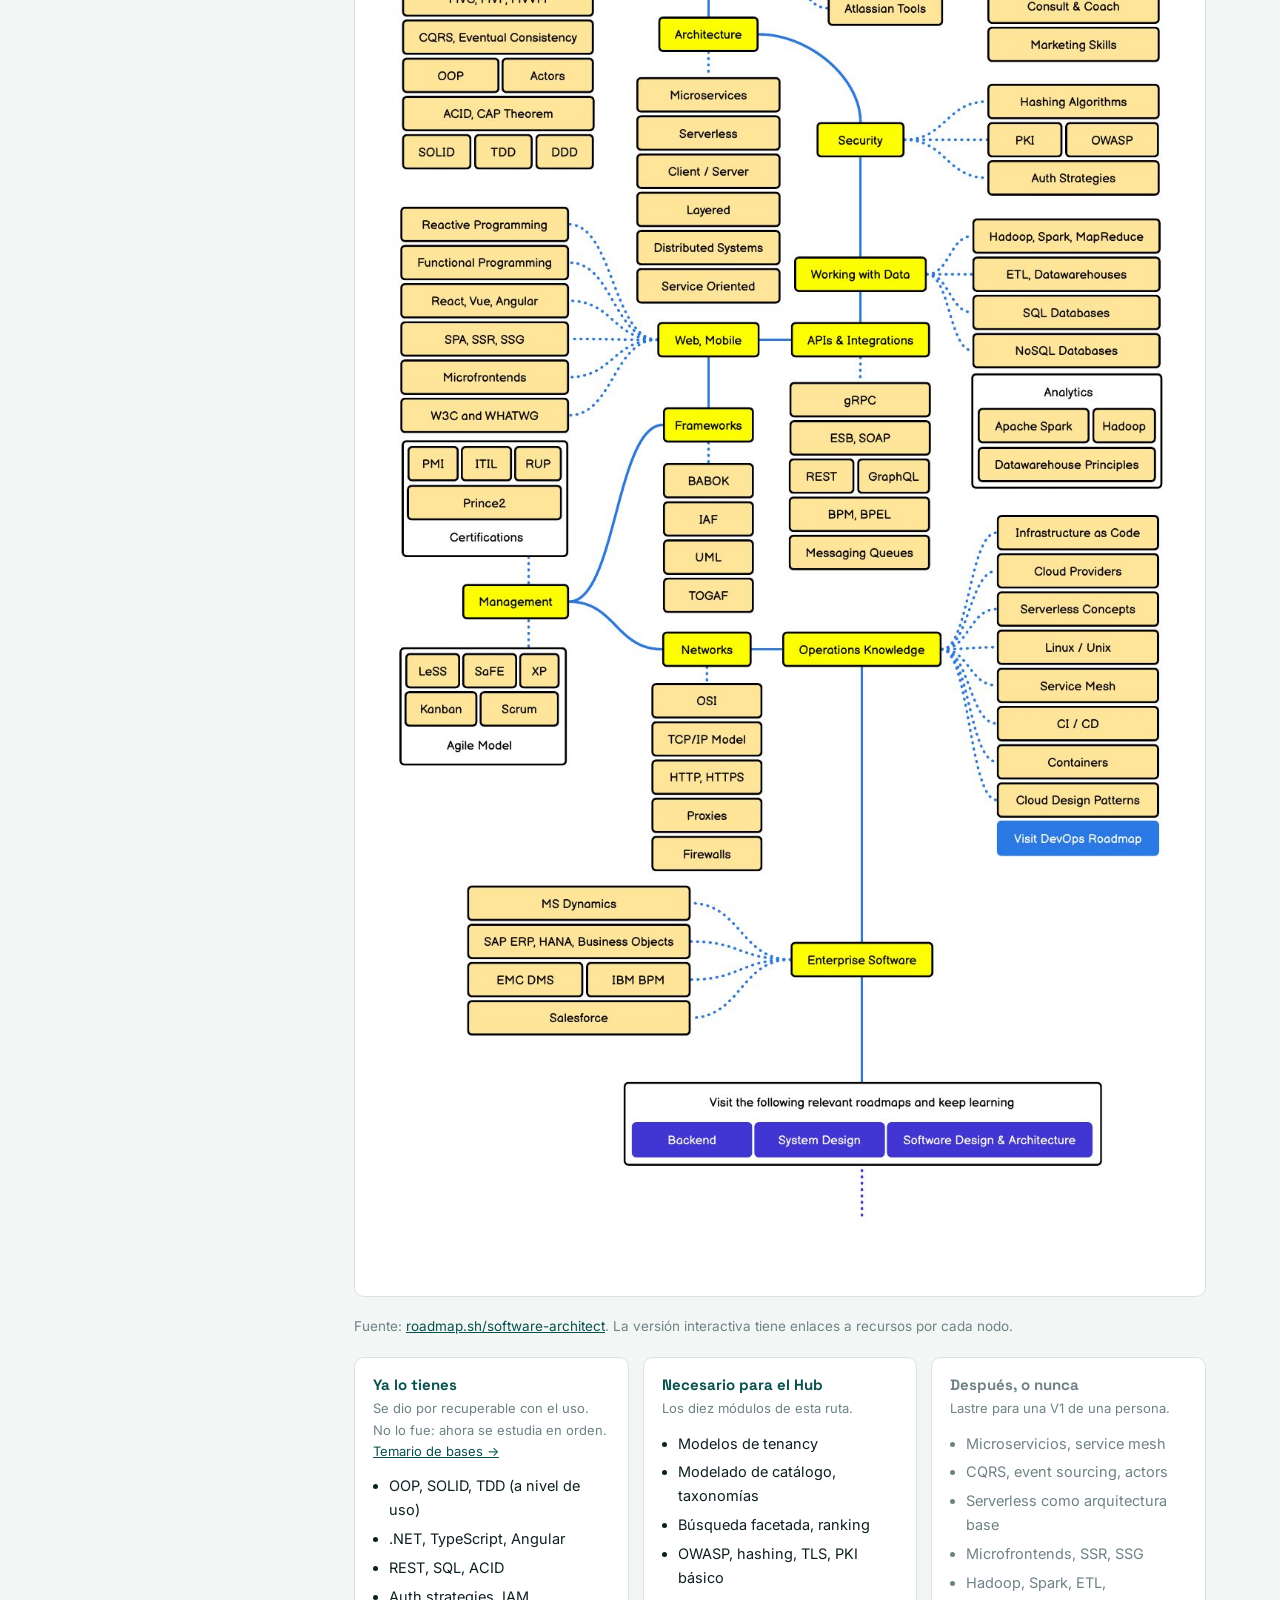
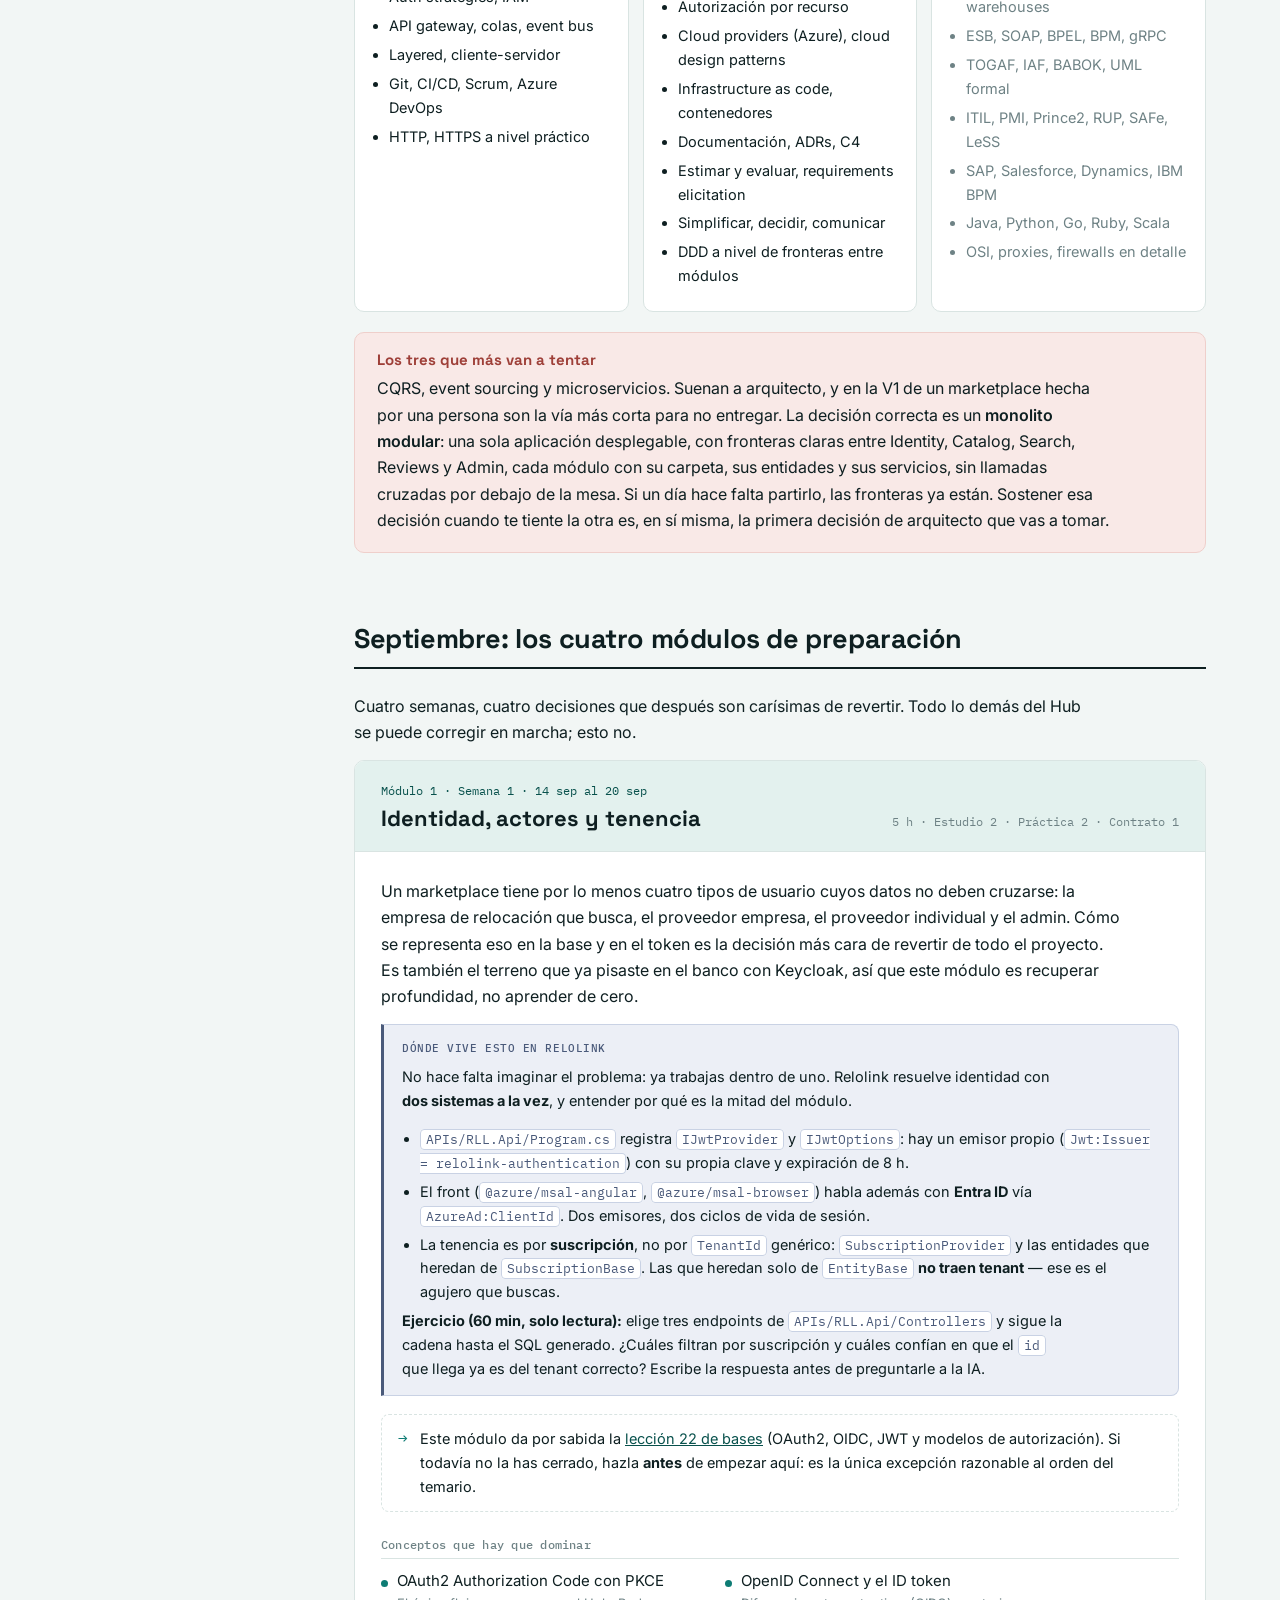
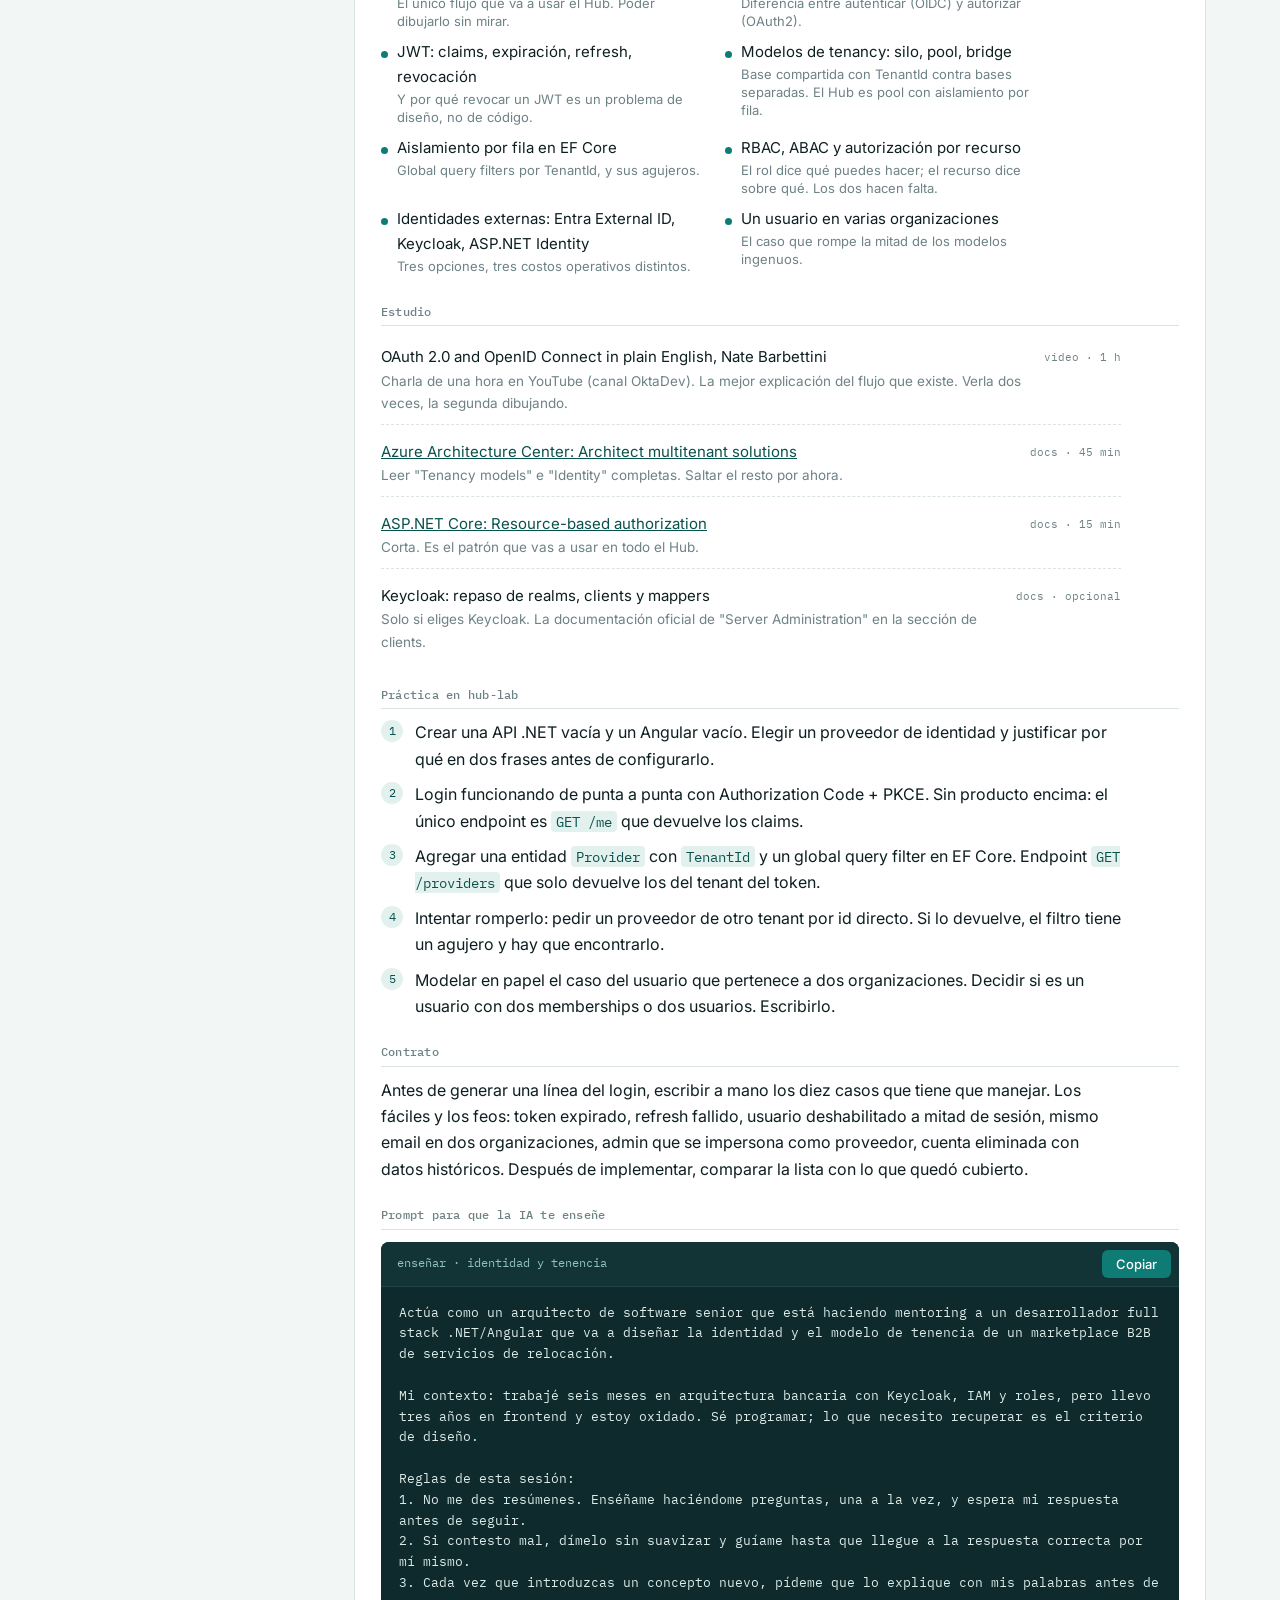
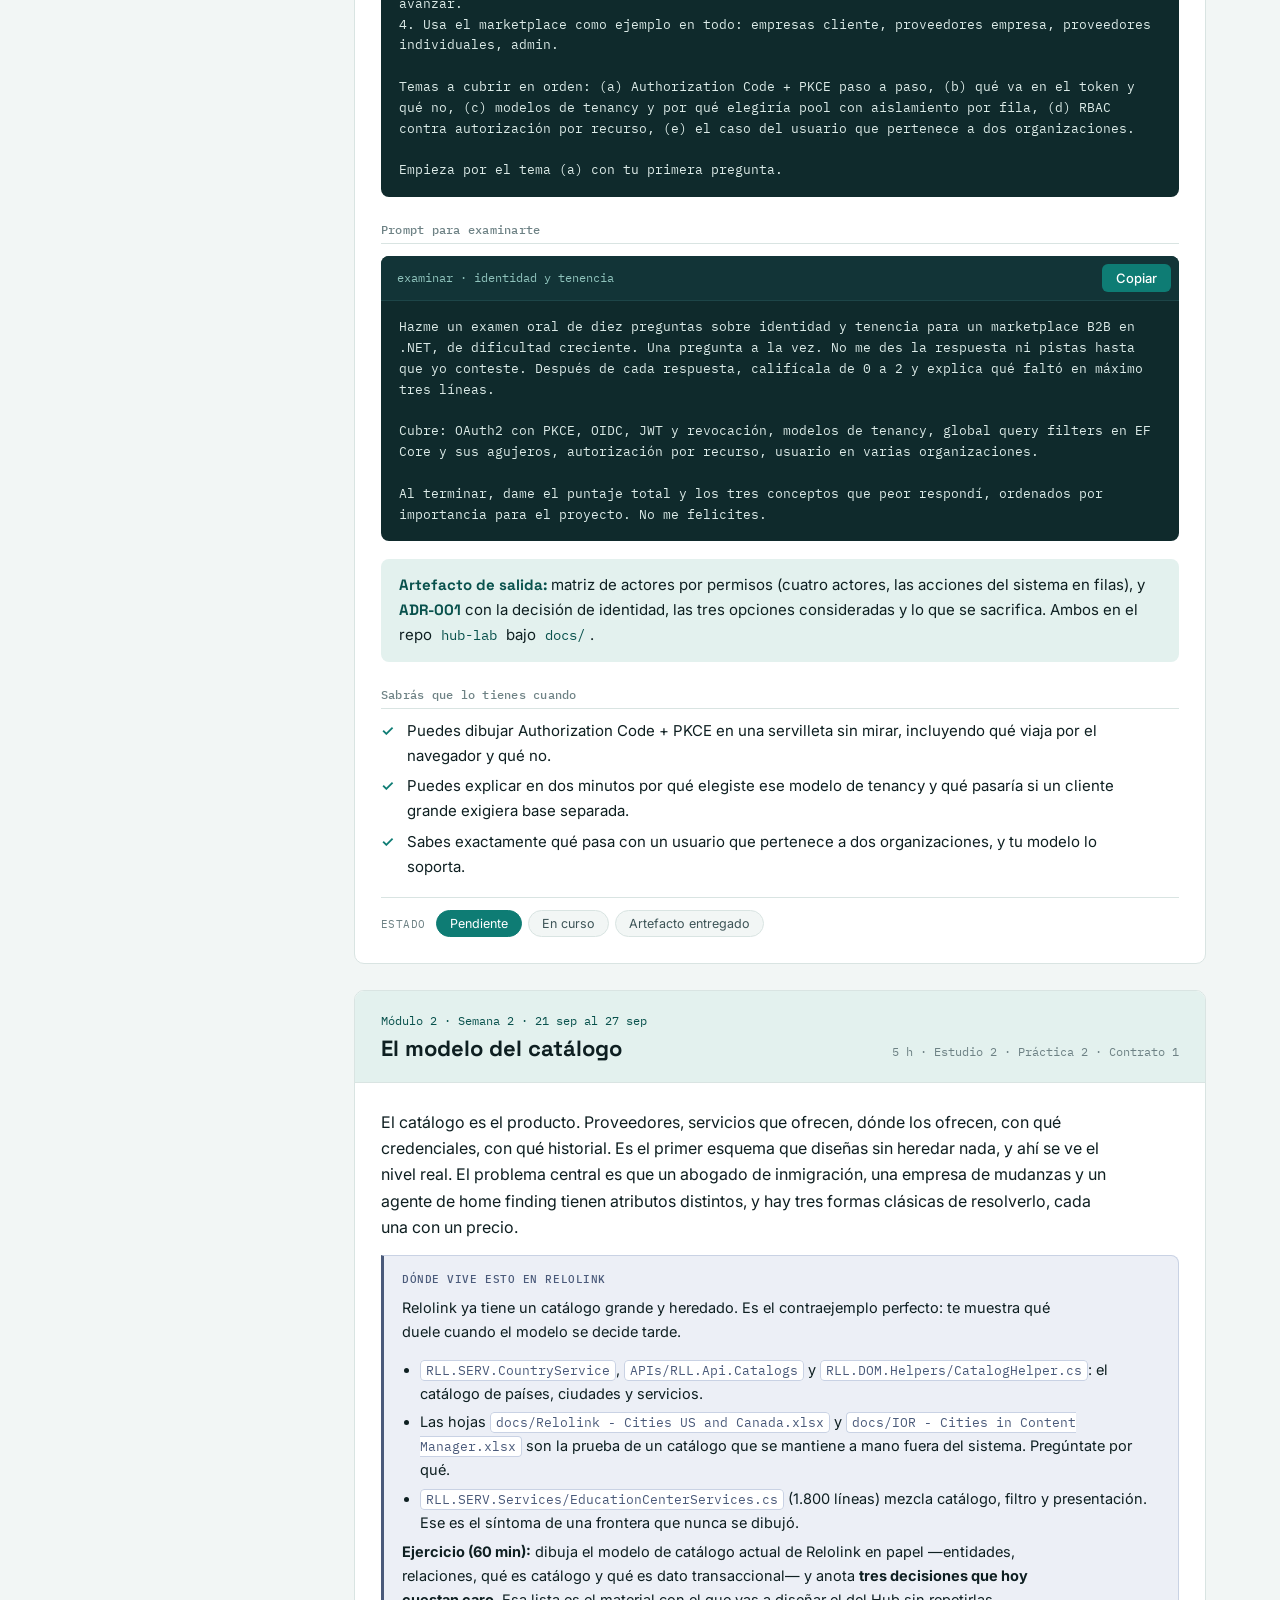
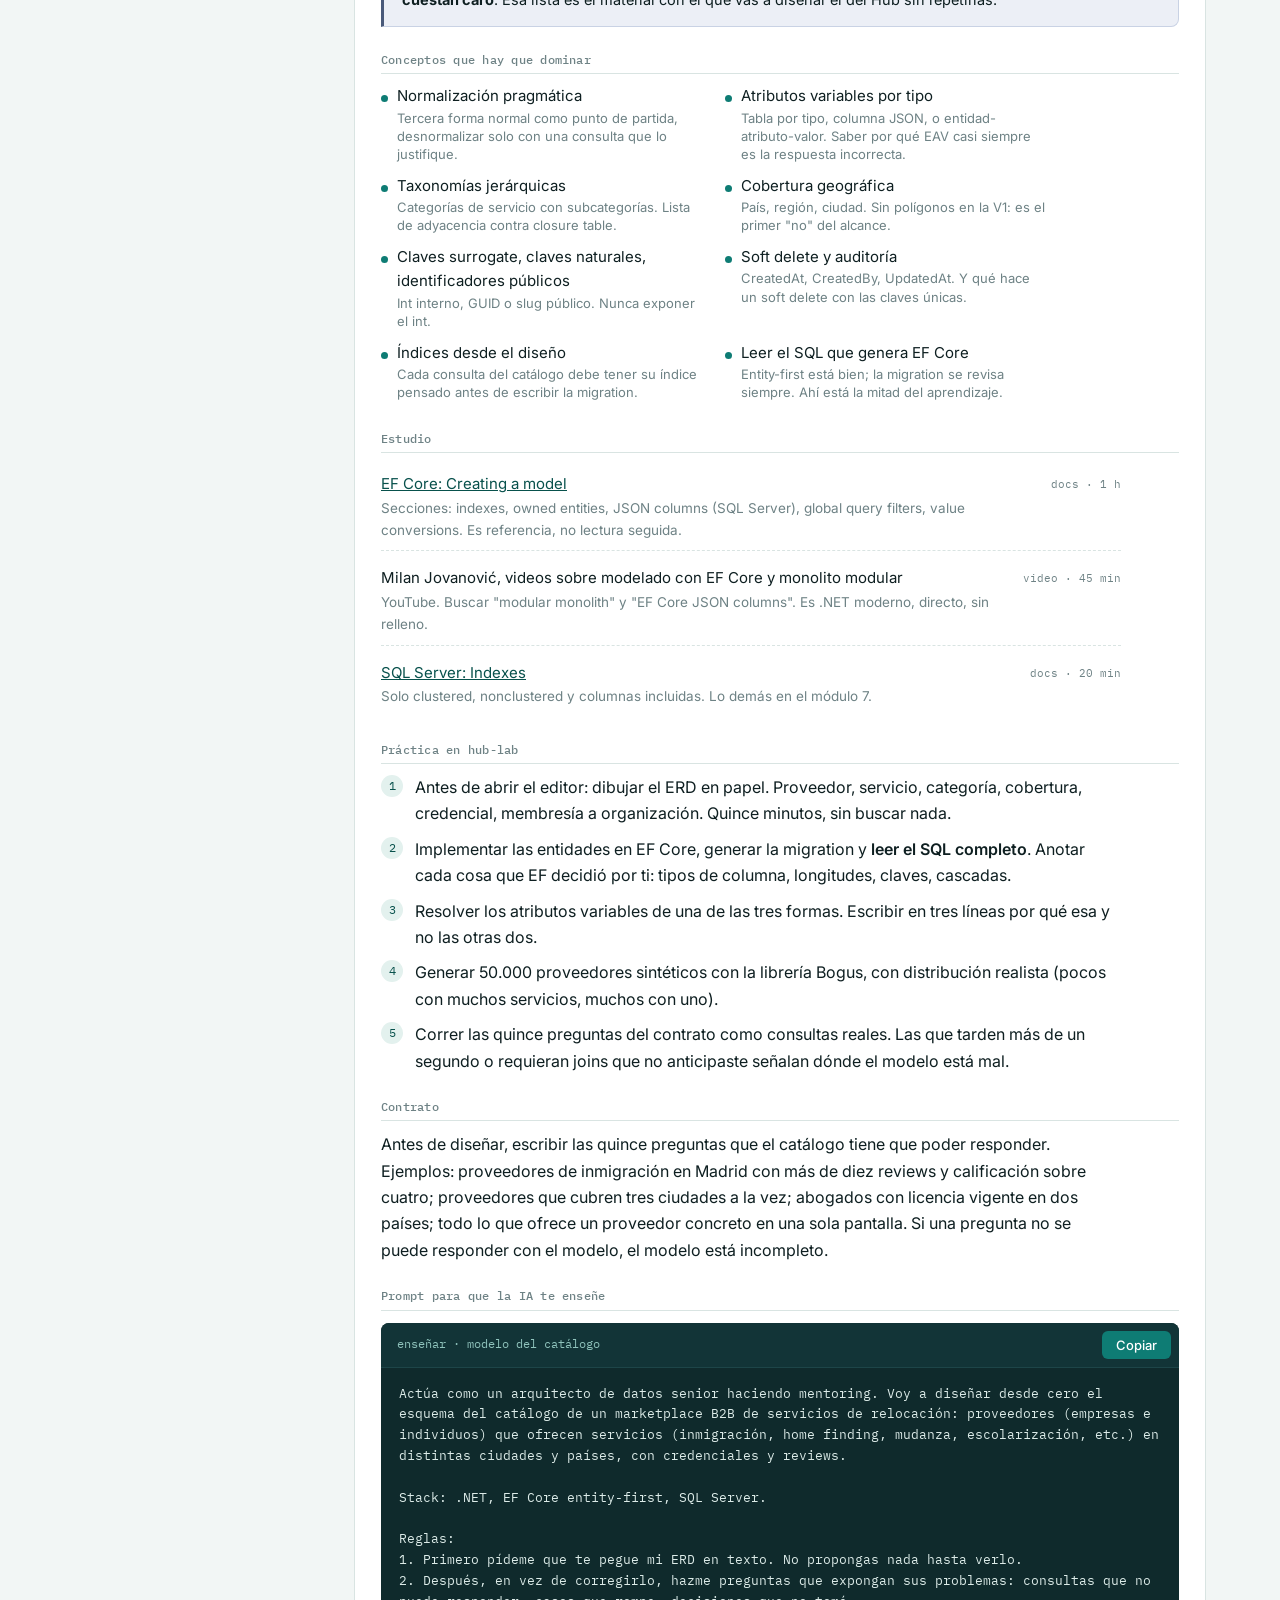
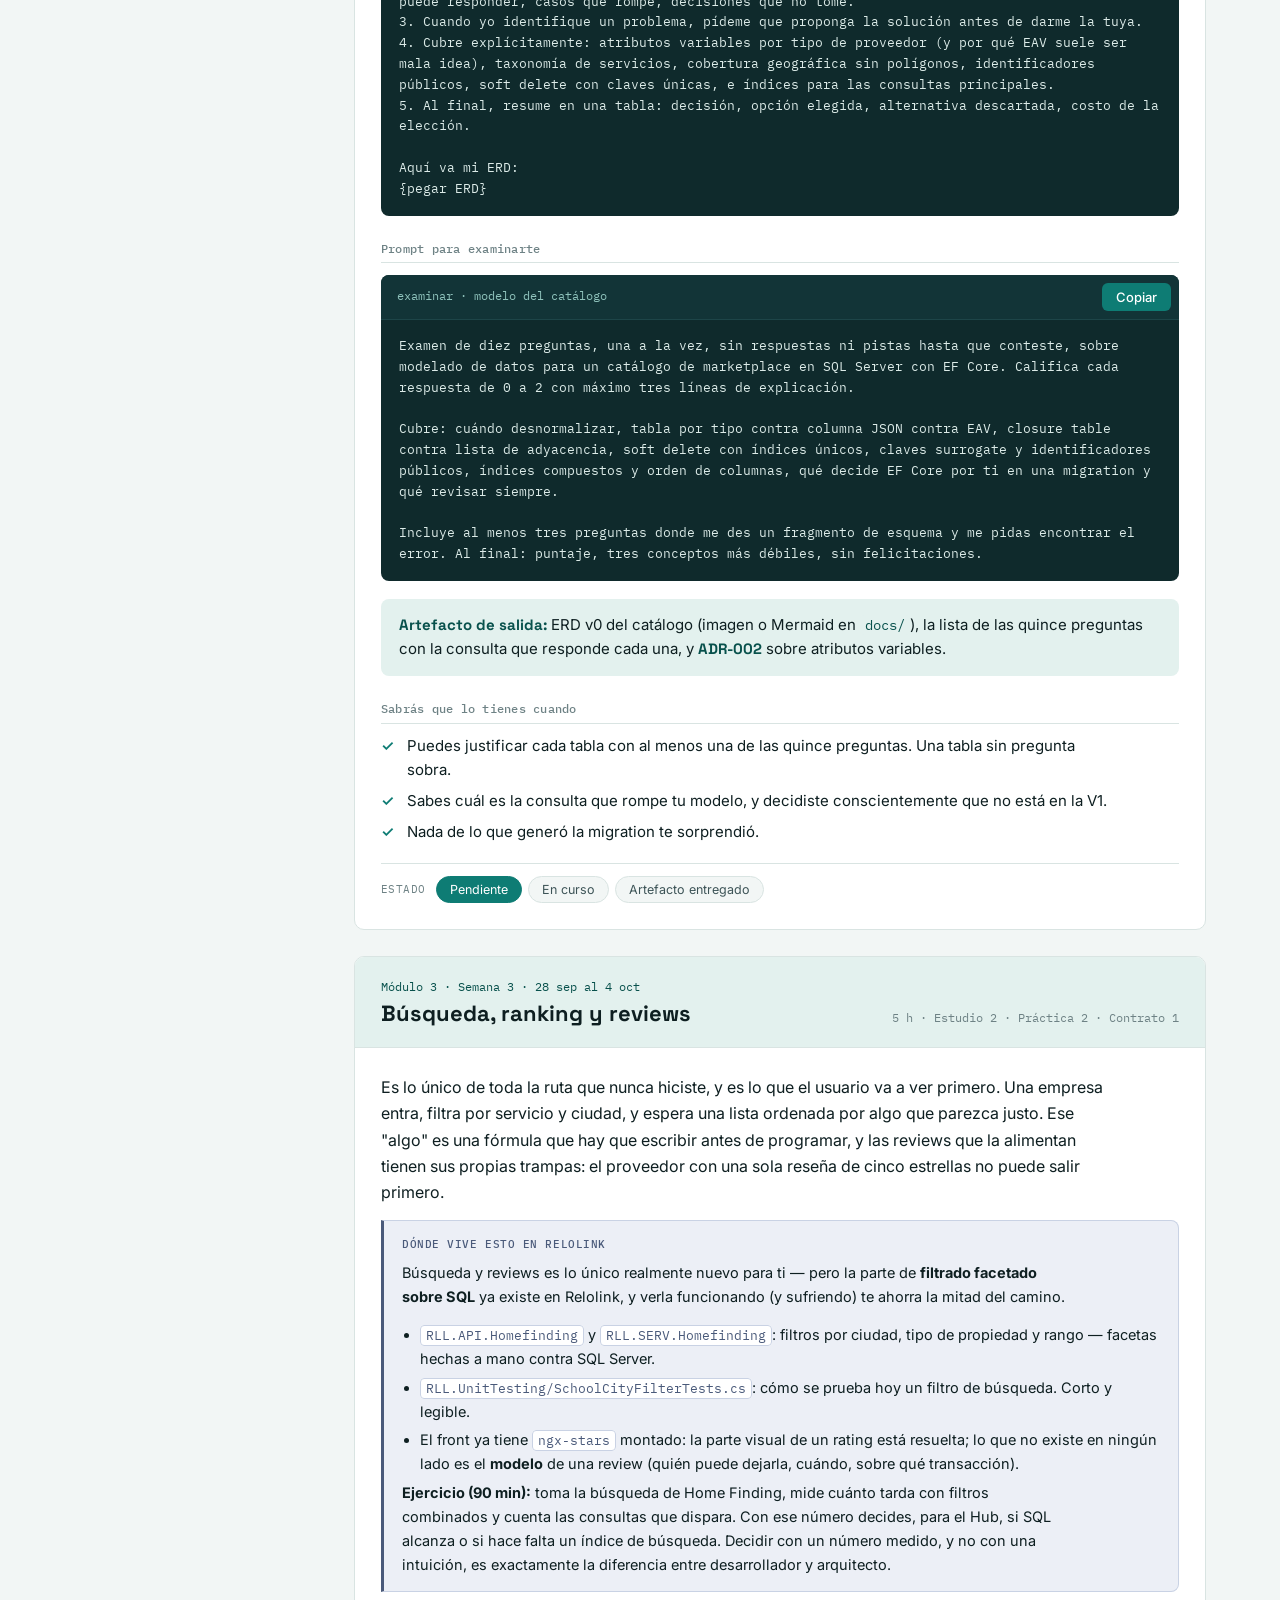
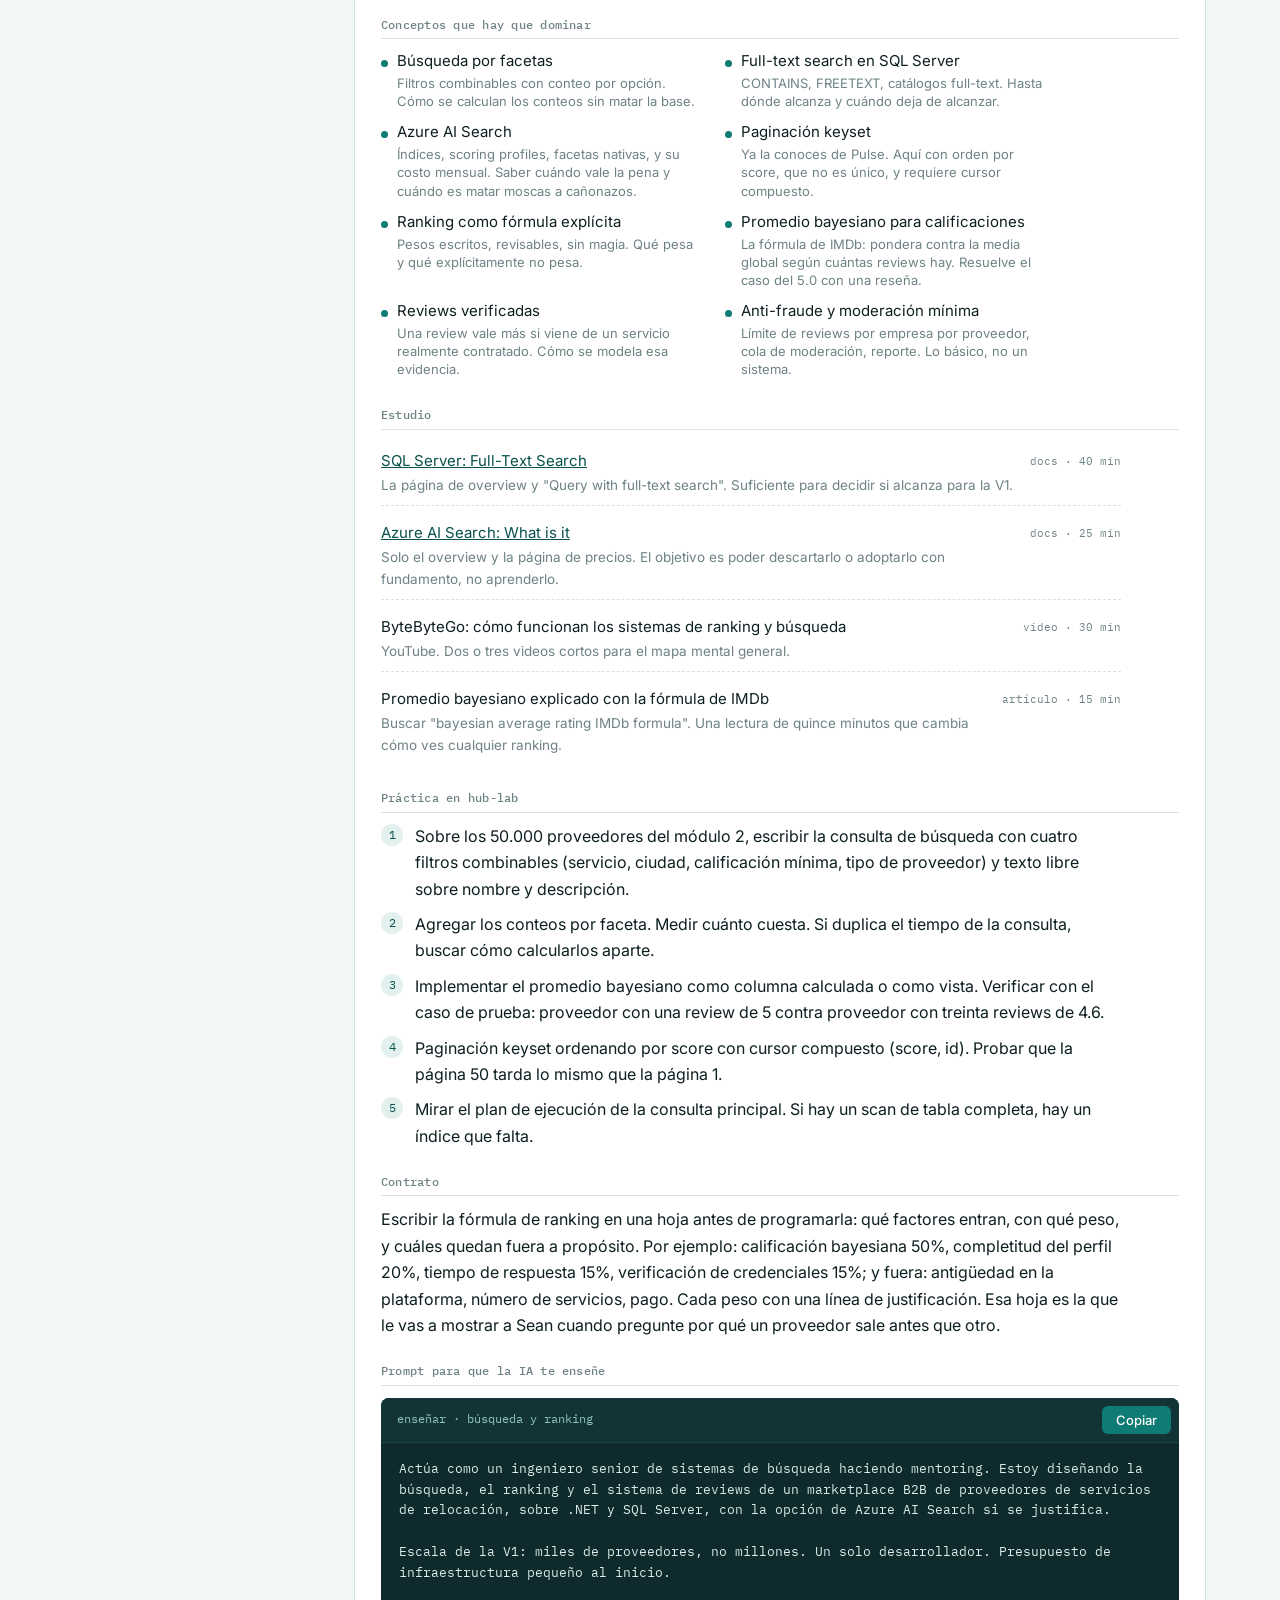
==== commit 9081ebb9: "Convertir la zona de repaso en un temario de estudio de fundamentos La zona de repaso partia de una " ====
--- a/arquitectura.html
+++ b/arquitectura.html
@@ -8,7 +8,7 @@
 <link rel="preconnect" href="https://fonts.googleapis.com">
 <link rel="preconnect" href="https://fonts.gstatic.com" crossorigin>
 <link href="https://fonts.googleapis.com/css2?family=Space+Grotesk:wght@500;700&family=Inter:wght@400;500;600&family=IBM+Plex+Mono:wght@400;500&display=swap" rel="stylesheet">
-<link rel="stylesheet" href="assets/app.css?v=4">
+<link rel="stylesheet" href="assets/app.css?v=6">
 </head>
 <body>
 
@@ -17,9 +17,9 @@
     <a class="brand" href="index.html">Ruta del Hub <span>v2</span></a>
     <nav>
       <a href="index.html">Hoy</a>
+      <a href="bases.html">Bases</a>
       <a href="arquitectura.html" aria-current="page">Arquitectura</a>
       <a href="devops.html">DevOps<span class="wide"> y Azure</span></a>
-      <a href="repaso.html">Repaso</a>
     </nav>
     <span class="spacer"></span>
     <span class="pct"></span>
@@ -155,8 +155,8 @@
     <tbody>
       <tr><td>Backend .NET, EF Core, T-SQL</td><td>Sólido, uso diario</td><td>No se estudia. Se usa como herramienta para aprender lo demás.</td></tr>
       <tr><td>Angular, Ionic</td><td>Sólido, uso diario</td><td>Igual. El frontend del Hub no es el riesgo.</td></tr>
-      <tr><td>IAM, Keycloak, OAuth2, roles, tenancy</td><td>Trabajado en el banco, oxidado</td><td>Se recupera en una semana. El módulo 1 es repaso con profundidad, no aprendizaje desde cero.</td></tr>
-      <tr><td>API gateway, event bus, colas</td><td>Trabajado en el banco, oxidado</td><td>Se recupera en el módulo 8, cuando haga falta. Antes no.</td></tr>
+      <tr><td>IAM, Keycloak, OAuth2, roles, tenancy</td><td>Trabajado en el banco, oxidado</td><td>Se estudia en la <a href="bases.html#l22">lección 22 de bases</a>, y conviene adelantarla si el módulo 1 llega antes.</td></tr>
+      <tr><td>API gateway, event bus, colas</td><td>Trabajado en el banco, oxidado</td><td>Se estudia en la <a href="bases.html#l25">lección 25 de bases</a> y se aplica en el módulo 8.</td></tr>
       <tr><td>Azure DevOps, pipelines, PRs</td><td>Operativo, no profundo</td><td>Se profundiza en el módulo 4 con despliegue real.</td></tr>
       <tr><td>Azure como plataforma</td><td>Superficial</td><td>Es la brecha más grande y la más fácil de cerrar, porque la documentación es buena.</td></tr>
       <tr><td>Modelado de datos desde cero</td><td>Hecho, pero siempre partiendo de algo</td><td>El módulo 2 es el primer esquema que diseñas sin heredar nada. Ahí se ve el nivel real.</td></tr>
@@ -184,7 +184,7 @@
   <div class="prune">
     <div class="keep">
       <h4>Ya lo tienes</h4>
-      <p class="sub">Se recupera con uso, no se estudia. <a href="repaso.html">Zona de repaso &rarr;</a></p>
+      <p class="sub">Se dio por recuperable con el uso. No lo fue: ahora se estudia en orden. <a href="bases.html">Temario de bases &rarr;</a></p>
       <ul>
         <li>OOP, SOLID, TDD (a nivel de uso)</li>
         <li>.NET, TypeScript, Angular</li>
@@ -262,7 +262,7 @@
         </ul>
         <p><b>Ejercicio (60 min, solo lectura):</b> elige tres endpoints de <code>APIs/RLL.Api/Controllers</code> y sigue la cadena hasta el SQL generado. ¿Cuáles filtran por suscripción y cuáles confían en que el <code>id</code> que llega ya es del tenant correcto? Escribe la respuesta antes de preguntarle a la IA.</p>
       </div>
-      <div class="bridge"><span class="ico">&rarr;</span><p>Cuando termines, el repaso de <a href="repaso.html#r4">Auth strategies e IAM</a> te va a costar diez minutos en vez de una hora. Hazlo la misma semana.</p></div>
+      <div class="bridge"><span class="ico">&rarr;</span><p>Este módulo da por sabida la <a href="bases.html#l22">lección 22 de bases</a> (OAuth2, OIDC, JWT y modelos de autorización). Si todavía no la has cerrado, hazla <b>antes</b> de empezar aquí: es la única excepción razonable al orden del temario.</p></div>
 
       <h4>Conceptos que hay que dominar</h4>
       <ul class="concepts">
@@ -1486,10 +1486,10 @@
 <footer>
   <div class="shell">
     V&iacute;a A &middot; Arquitectura del producto &nbsp;&middot;&nbsp; Documento personal &nbsp;&middot;&nbsp;
-    <a href="index.html">Hoy</a> &middot; <a href="devops.html">DevOps<span class="wide"> y Azure</span></a> &middot; <a href="repaso.html">Repaso</a>
+    <a href="index.html">Hoy</a> &middot; <a href="bases.html">Bases</a> &middot; <a href="devops.html">DevOps<span class="wide"> y Azure</span></a>
   </div>
 </footer>
 
-<script src="assets/app.js?v=4"></script>
+<script src="assets/app.js?v=6"></script>
 </body>
 </html>
--- a/assets/app.css
+++ b/assets/app.css
@@ -125,7 +125,7 @@
   @media (prefers-reduced-motion:reduce){html{scroll-behavior:auto}}
 
   /* ==========================================================
-     Anadidos v2: sitio multi-pagina, vias, repaso y progreso
+     Anadidos v2: sitio multi-pagina, vias, bases y progreso
      ========================================================== */
 
   :root{
@@ -226,32 +226,44 @@
   .timeline tr.now td{background:var(--teal-wash)}
   .timeline tr.now td:first-child{color:var(--teal-deep);font-weight:500}
 
-  /* --- Zona de repaso --- */
-  .due{background:var(--clay-wash);border:1px solid #EFCFCB;border-radius:var(--radius);padding:18px 22px;margin:0 0 24px}
-  .due h3{margin:0 0 8px;font-size:18px;color:var(--clay)}
+  /* --- Temario de bases --- */
+  /* El panel superior ya no avisa de vencimientos: senala la leccion que toca,
+     que es siempre la primera sin cerrar. Ambar de "estas aqui", no rojo de
+     alarma; el verde queda para el temario terminado. */
+  .due{background:var(--amber-wash);border:1px solid #E8D2AC;border-radius:var(--radius);padding:18px 22px;margin:0 0 24px}
+  .due h3{margin:0 0 8px;font-size:18px;color:var(--amber)}
   .due p{margin:0 0 10px;font-size:14.5px}
   .due ul{margin:0;padding-left:18px}
   .due.empty{background:var(--teal-wash);border-color:#BFDED8}
   .due.empty h3{color:var(--teal-deep)}
 
-  .rcard{background:var(--surface);border:1px solid var(--line);border-radius:var(--radius);margin-bottom:20px;overflow:hidden;scroll-margin-top:70px}
-  .rcard>.r-head{padding:16px 22px;background:var(--paper);border-bottom:1px solid var(--line);display:grid;grid-template-columns:1fr auto;gap:10px;align-items:center}
-  .rcard>.r-head h3{margin:0;font-size:18px;font-weight:700}
-  .rcard>.r-head .n{font-family:'IBM Plex Mono',monospace;font-size:11px;color:var(--muted);display:block;margin-bottom:3px;letter-spacing:.05em}
-  .rcard .r-status{font-family:'IBM Plex Mono',monospace;font-size:11.5px;color:var(--muted);text-align:right;line-height:1.5}
-  .rcard .r-status b{display:block;color:var(--ink-soft);font-weight:500}
-  .rcard.mastered>.r-head{background:#E9F3EE}
-  .rcard.mastered>.r-head h3::after{content:" \2713";color:var(--ok)}
-  .rcard.duenow>.r-head{background:var(--clay-wash)}
-  .rcard .r-body{padding:4px 22px 22px}
-  .rcard .r-body h4{font-family:'IBM Plex Mono',monospace;font-size:11.5px;font-weight:500;color:var(--muted);letter-spacing:.04em;margin:22px 0 9px;padding-bottom:6px;border-bottom:1px solid var(--line)}
+  .lesson{background:var(--surface);border:1px solid var(--line);border-radius:var(--radius);margin-bottom:20px;overflow:hidden;scroll-margin-top:70px}
+  .lesson>.l-head{padding:16px 22px;background:var(--paper);border-bottom:1px solid var(--line);display:grid;grid-template-columns:1fr auto;gap:10px;align-items:center}
+  .lesson>.l-head h3{margin:0;font-size:18px;font-weight:700}
+  .lesson>.l-head .n{font-family:'IBM Plex Mono',monospace;font-size:11px;color:var(--muted);display:block;margin-bottom:3px;letter-spacing:.05em}
+  .lesson .l-status{font-family:'IBM Plex Mono',monospace;font-size:11.5px;color:var(--muted);text-align:right;line-height:1.5}
+  .lesson .l-status b{display:block;color:var(--ink-soft);font-weight:500}
+  .lesson.closed>.l-head{background:#E9F3EE}
+  .lesson.closed>.l-head h3::after{content:" \2713";color:var(--ok)}
+  .lesson.open>.l-head{background:var(--amber-wash)}
+  .lesson .l-body{padding:4px 22px 22px}
+  .lesson .l-body h4{font-family:'IBM Plex Mono',monospace;font-size:11.5px;font-weight:500;color:var(--muted);letter-spacing:.04em;margin:22px 0 9px;padding-bottom:6px;border-bottom:1px solid var(--line)}
+  .lesson .why{font-size:15px;color:var(--ink-soft);margin-top:16px}
+
+  /* La prueba: se contesta sin mirar, por eso se marca distinto del temario. */
   ol.diag{counter-reset:d;list-style:none;padding:0;margin:10px 0}
   ol.diag li{counter-increment:d;padding-left:34px;position:relative;margin-bottom:10px;font-size:15px}
-  ol.diag li::before{content:"Q" counter(d);position:absolute;left:0;top:2px;font-family:'IBM Plex Mono',monospace;font-size:11px;color:var(--clay);background:var(--clay-wash);border-radius:4px;padding:2px 5px}
+  ol.diag li::before{content:"P" counter(d);position:absolute;left:0;top:2px;font-family:'IBM Plex Mono',monospace;font-size:11px;color:var(--clay);background:var(--clay-wash);border-radius:4px;padding:2px 5px}
   ol.diag li small{display:block;color:var(--muted);font-size:13px;margin-top:2px}
   .drill{background:var(--teal-wash);border-radius:8px;padding:14px 18px;font-size:15px;margin:10px 0}
   .drill b{font-family:'Space Grotesk',sans-serif;color:var(--teal-deep)}
 
+  /* Cierre de bloque: el momento en que el alumno explica y la IA corrige. */
+  .check{background:var(--surface);border:1px solid var(--ink);border-radius:var(--radius);padding:18px 22px;margin:26px 0 0}
+  .check h4{margin:0 0 8px;font-size:15px;font-family:'Space Grotesk',sans-serif}
+  .check p{font-size:14.5px;color:var(--ink-soft)}
+  .check .prompt{margin-bottom:0}
+
   .legend{display:flex;gap:16px;flex-wrap:wrap;font-size:13px;color:var(--muted);margin:14px 0 24px;padding:12px 16px;background:var(--surface);border:1px solid var(--line);border-radius:8px}
   .legend span{display:flex;gap:6px;align-items:center}
 
@@ -261,8 +273,8 @@
   @media (max-width:900px){
     .vias{grid-template-columns:1fr}
     .glossary div{grid-template-columns:1fr;gap:2px}
-    .rcard>.r-head{grid-template-columns:1fr}
-    .rcard .r-status{text-align:left}
+    .lesson>.l-head{grid-template-columns:1fr}
+    .lesson .l-status{text-align:left}
     .sitebar .shell{height:auto;padding-top:8px;padding-bottom:8px}
     .sitebar .pct{display:none}
   }
@@ -281,6 +293,19 @@
      y sin cabecera; en movil se cierra y deja de empujar el contenido. */
   .toc-d>summary{display:none}
   .toc-d>ol{margin-top:0}
+
+
+  /* Por debajo de 900px el indice deja de ser barra lateral: si sigue
+     desplegado empuja el contenido media pantalla hacia abajo. */
+  @media (max-width:900px){
+    nav.toc{padding:18px 0 4px;border-bottom:none}
+    .toc-d{background:var(--surface);border:1px solid var(--line);border-radius:var(--radius)}
+    .toc-d>summary{display:block;padding:13px 18px;font-size:14.5px;color:var(--ink)}
+    .toc-d>summary::before{content:"+ ";color:var(--teal);font-family:'IBM Plex Mono',monospace}
+    .toc-d[open]>summary{border-bottom:1px solid var(--line)}
+    .toc-d[open]>summary::before{content:"3 "}
+    .toc-d>ol{padding:8px 10px 12px}
+  }
 
   @media (max-width:640px){
     .shell{padding:0 18px}
@@ -306,15 +331,6 @@
     .budget>div{padding:14px 18px;display:grid;grid-template-columns:auto 1fr;gap:0 16px;align-items:baseline}
     .budget .k{font-size:22px}
     .budget .l{margin-top:0;font-size:13.5px}
-
-    /* --- Indice plegado --- */
-    nav.toc{padding:18px 0 4px;border-bottom:none}
-    .toc-d{background:var(--surface);border:1px solid var(--line);border-radius:var(--radius)}
-    .toc-d>summary{display:block;padding:13px 18px;font-size:14.5px;color:var(--ink)}
-    .toc-d>summary::before{content:"+ ";color:var(--teal);font-family:'IBM Plex Mono',monospace}
-    .toc-d[open]>summary{border-bottom:1px solid var(--line)}
-    .toc-d[open]>summary::before{content:"\2013 "}
-    .toc-d>ol{padding:8px 10px 12px}
 
     /* --- Tablas apiladas: cada fila es una tarjeta, cada celda su etiqueta.
            Elimina el scroll horizontal sin encoger el texto. --- */
@@ -337,8 +353,9 @@
     .module-body{padding:6px 16px 20px}
     .module-head{padding:16px 17px}
     .module-head h3{font-size:19px}
-    .rcard .r-body{padding:4px 16px 20px}
-    .rcard>.r-head{padding:14px 17px}
+    .lesson .l-body{padding:4px 16px 20px}
+    .lesson>.l-head{padding:14px 17px}
+    .check{padding:16px 17px}
     .anchor{padding:13px 15px}
     .drill,.artifact{padding:13px 15px}
     .bridge{padding:11px 14px}
@@ -382,5 +399,5 @@
   @media (max-width:640px){
     /* La barra pegajosa mide ~78px en movil: los anclajes tienen que
        dejarle sitio o el titulo del modulo queda oculto debajo. */
-    section,article.module,.rcard{scroll-margin-top:88px}
-  }
+    section,article.module,.lesson{scroll-margin-top:88px}
+  }
